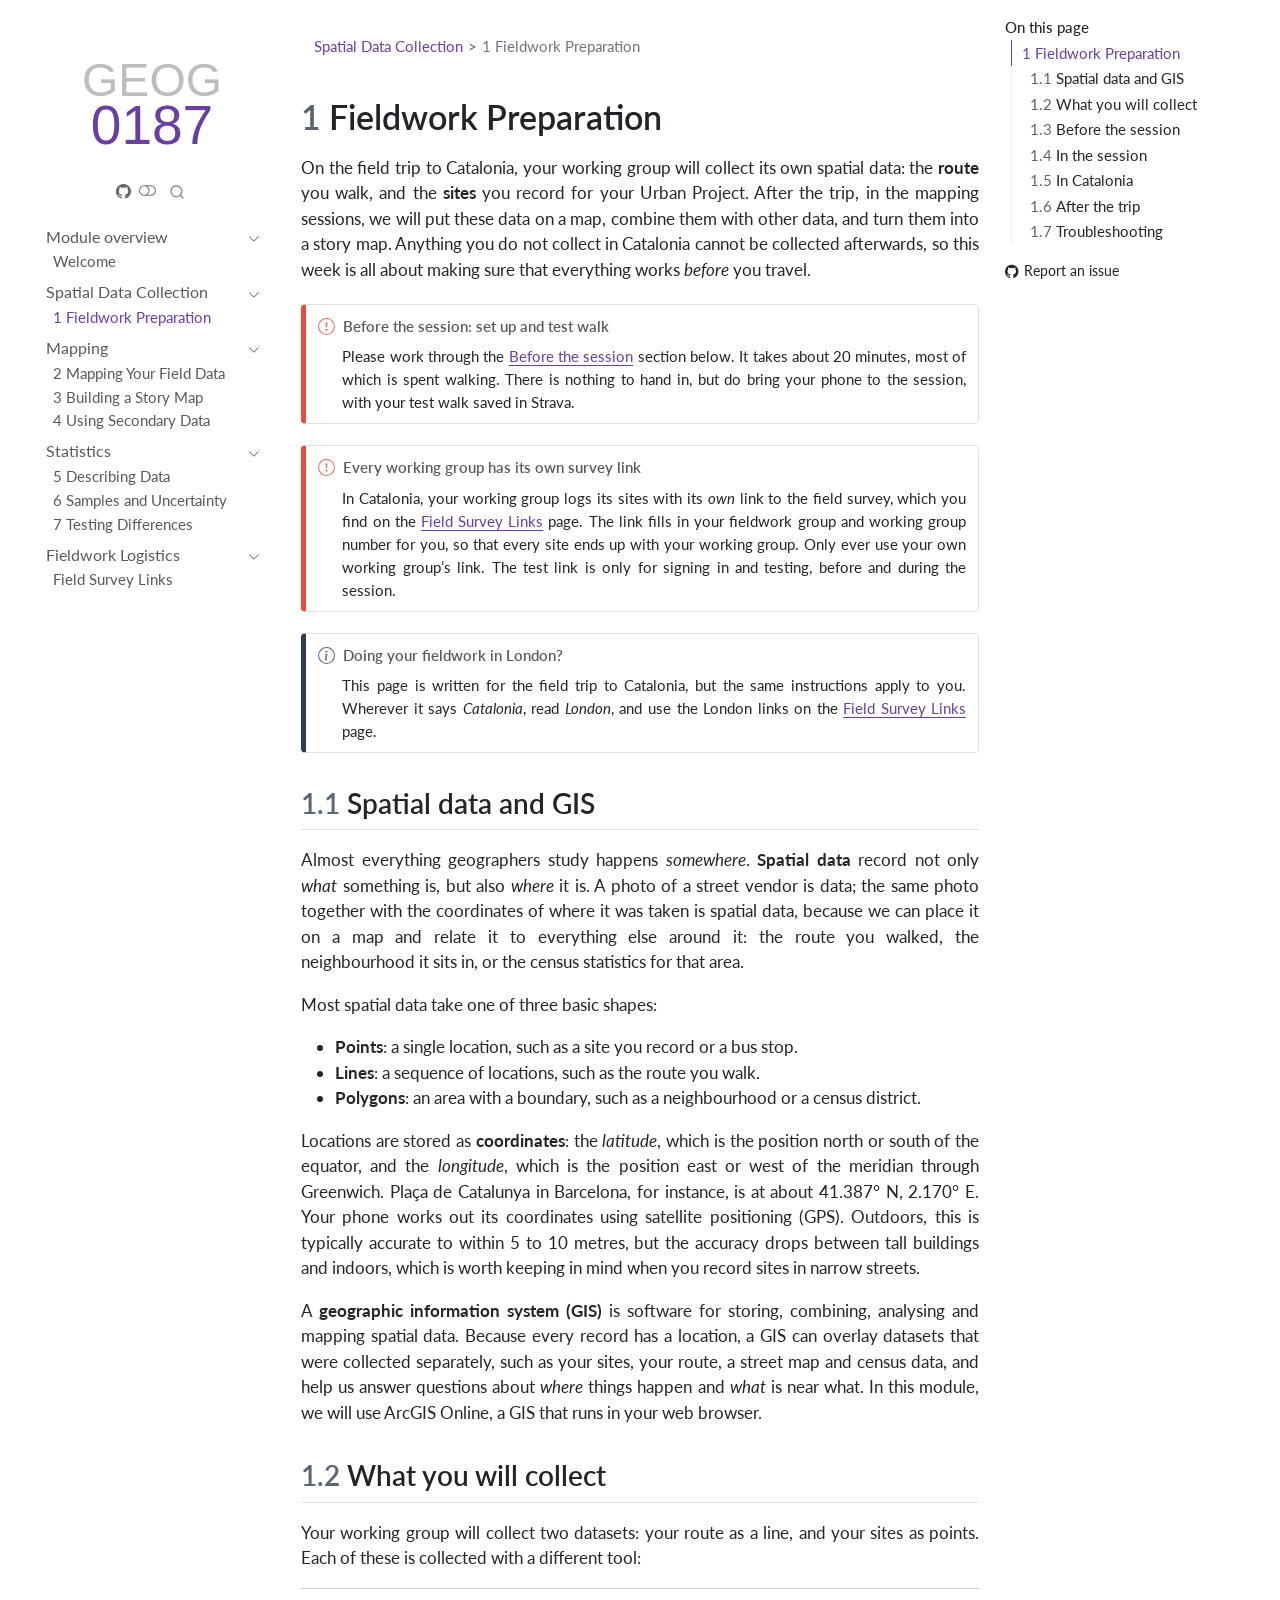
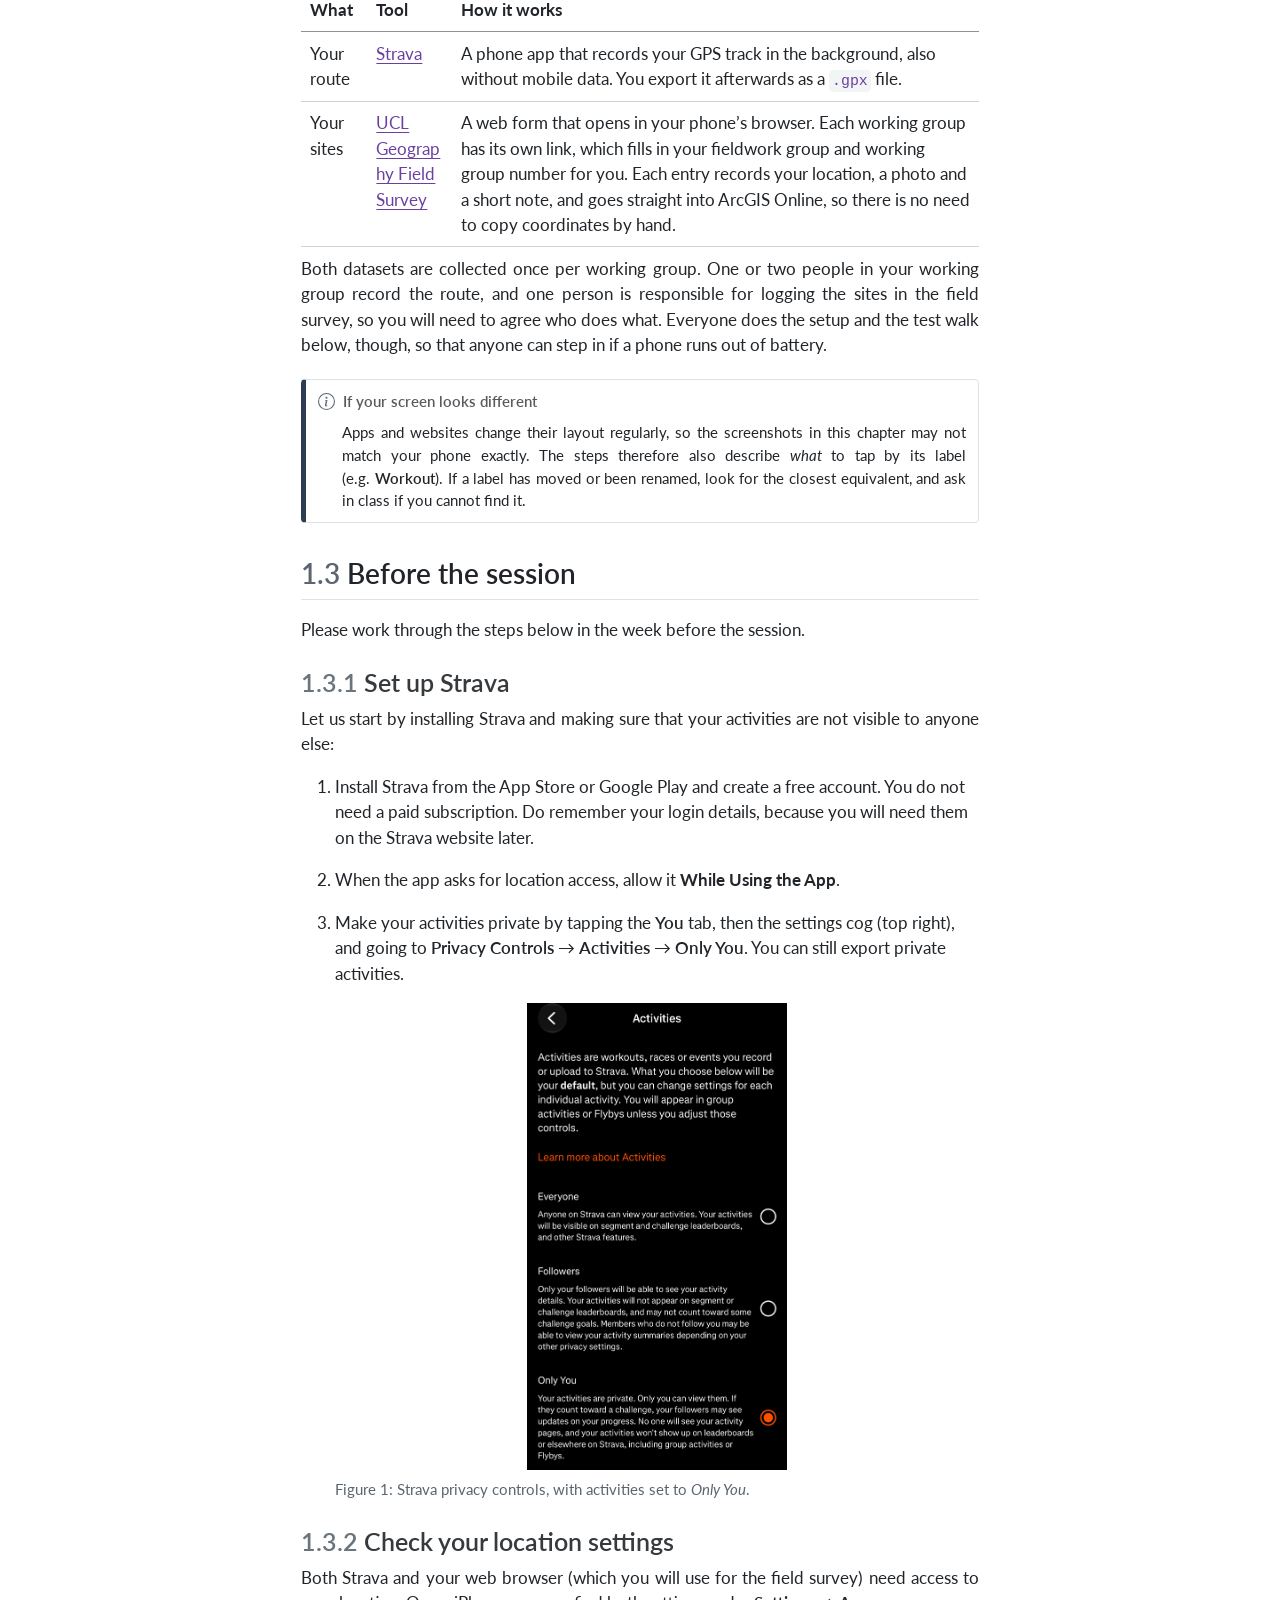
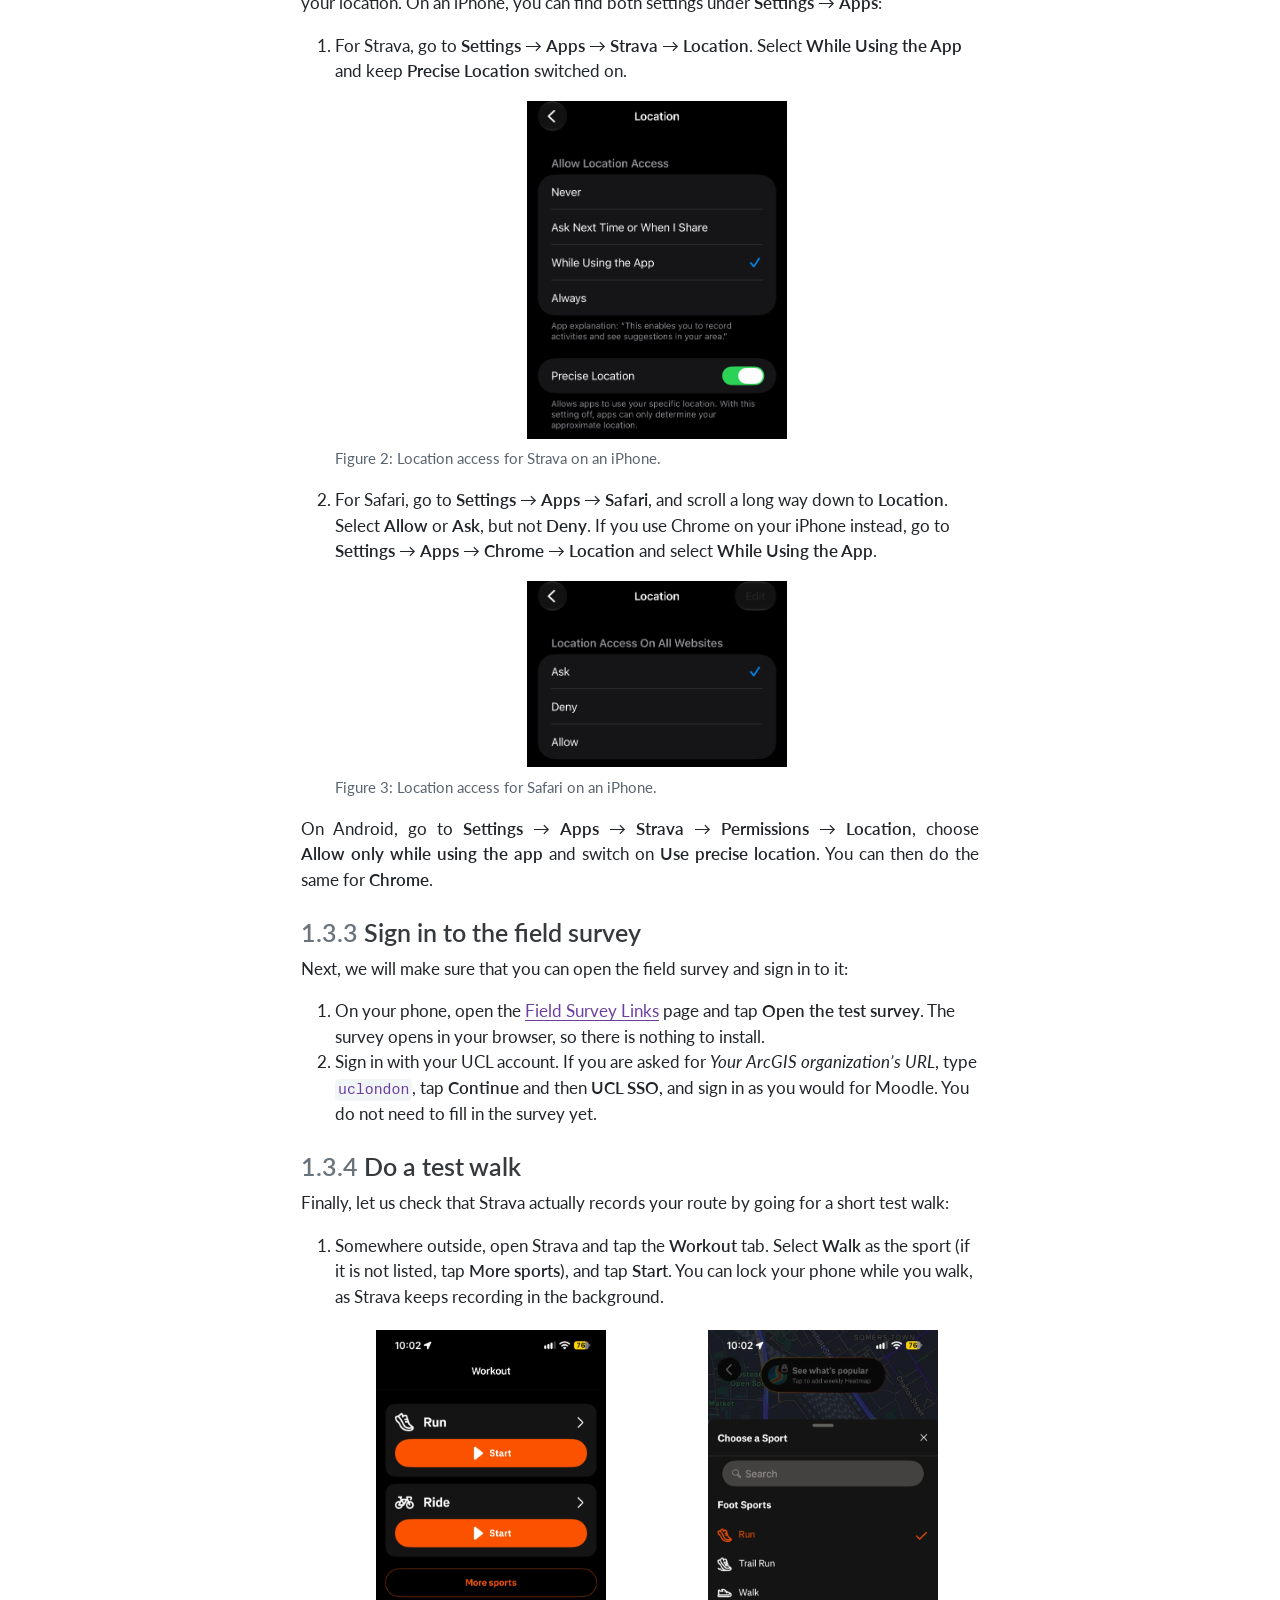
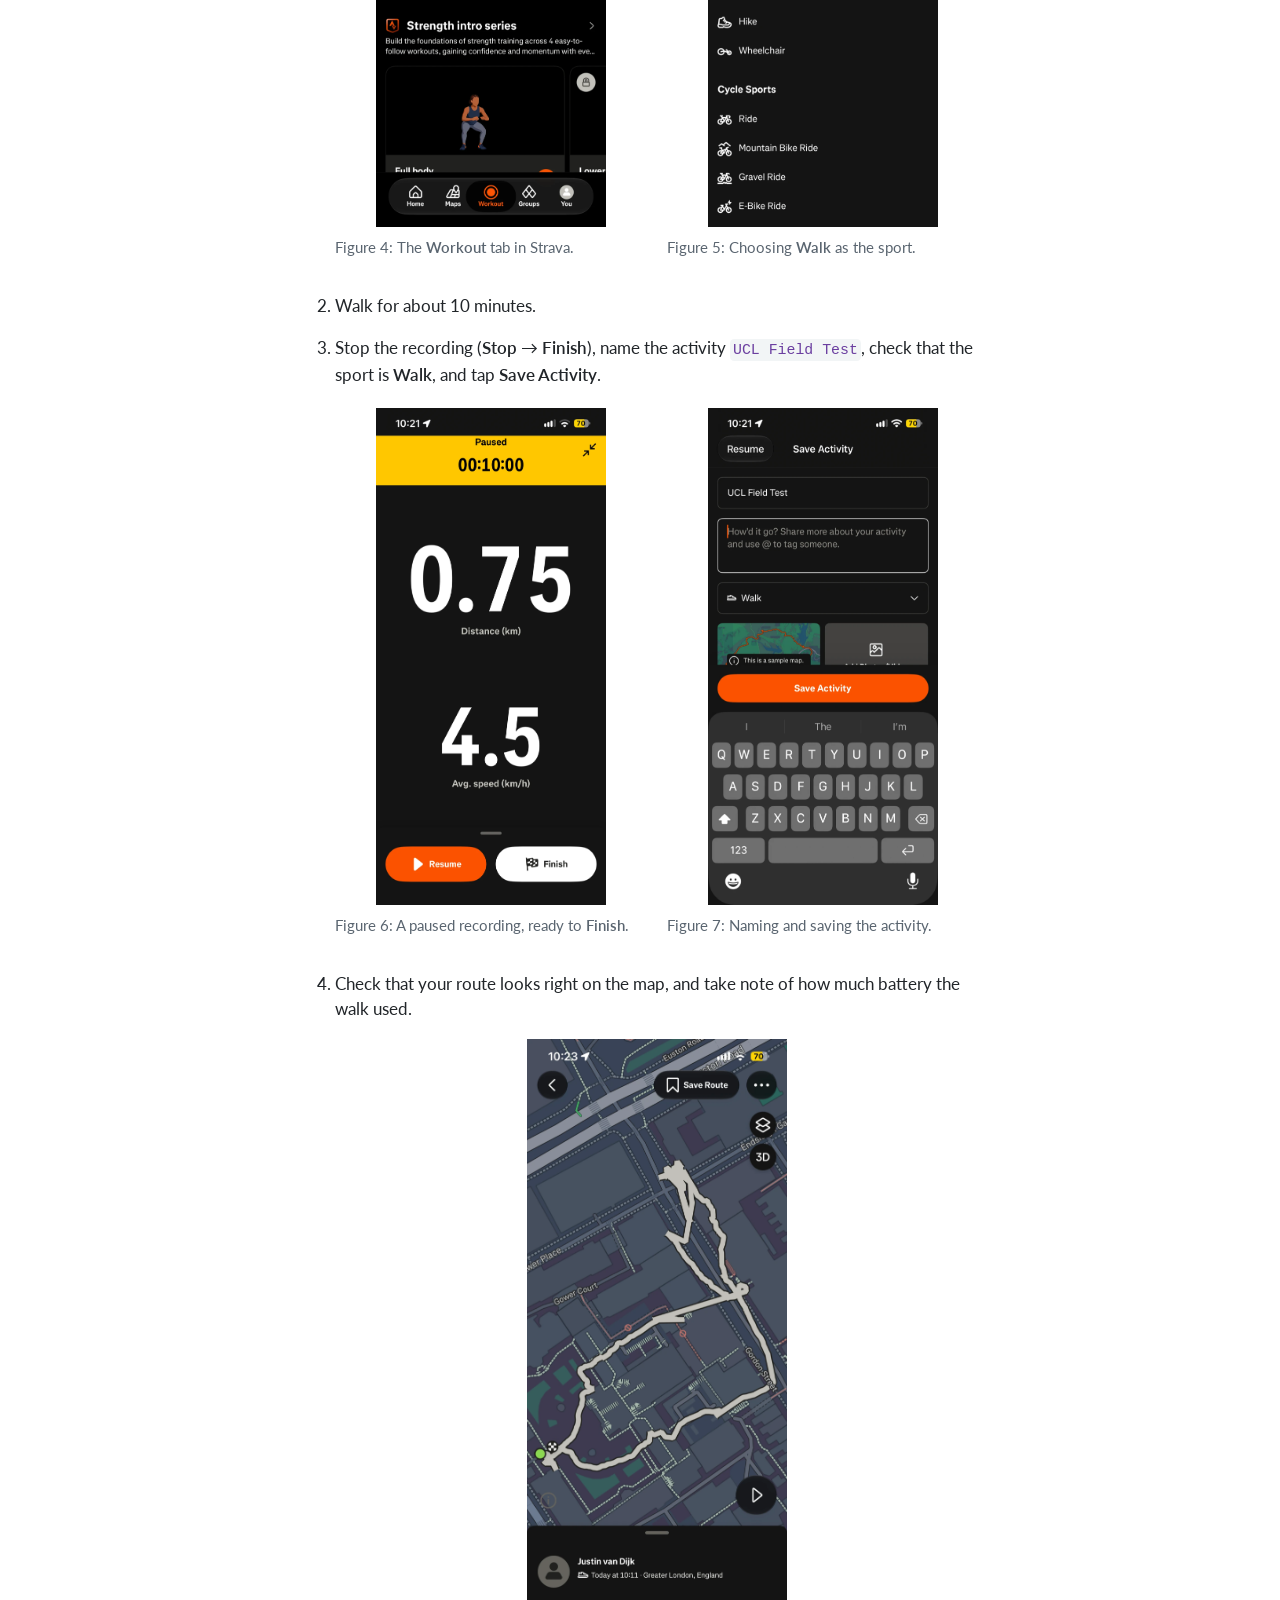
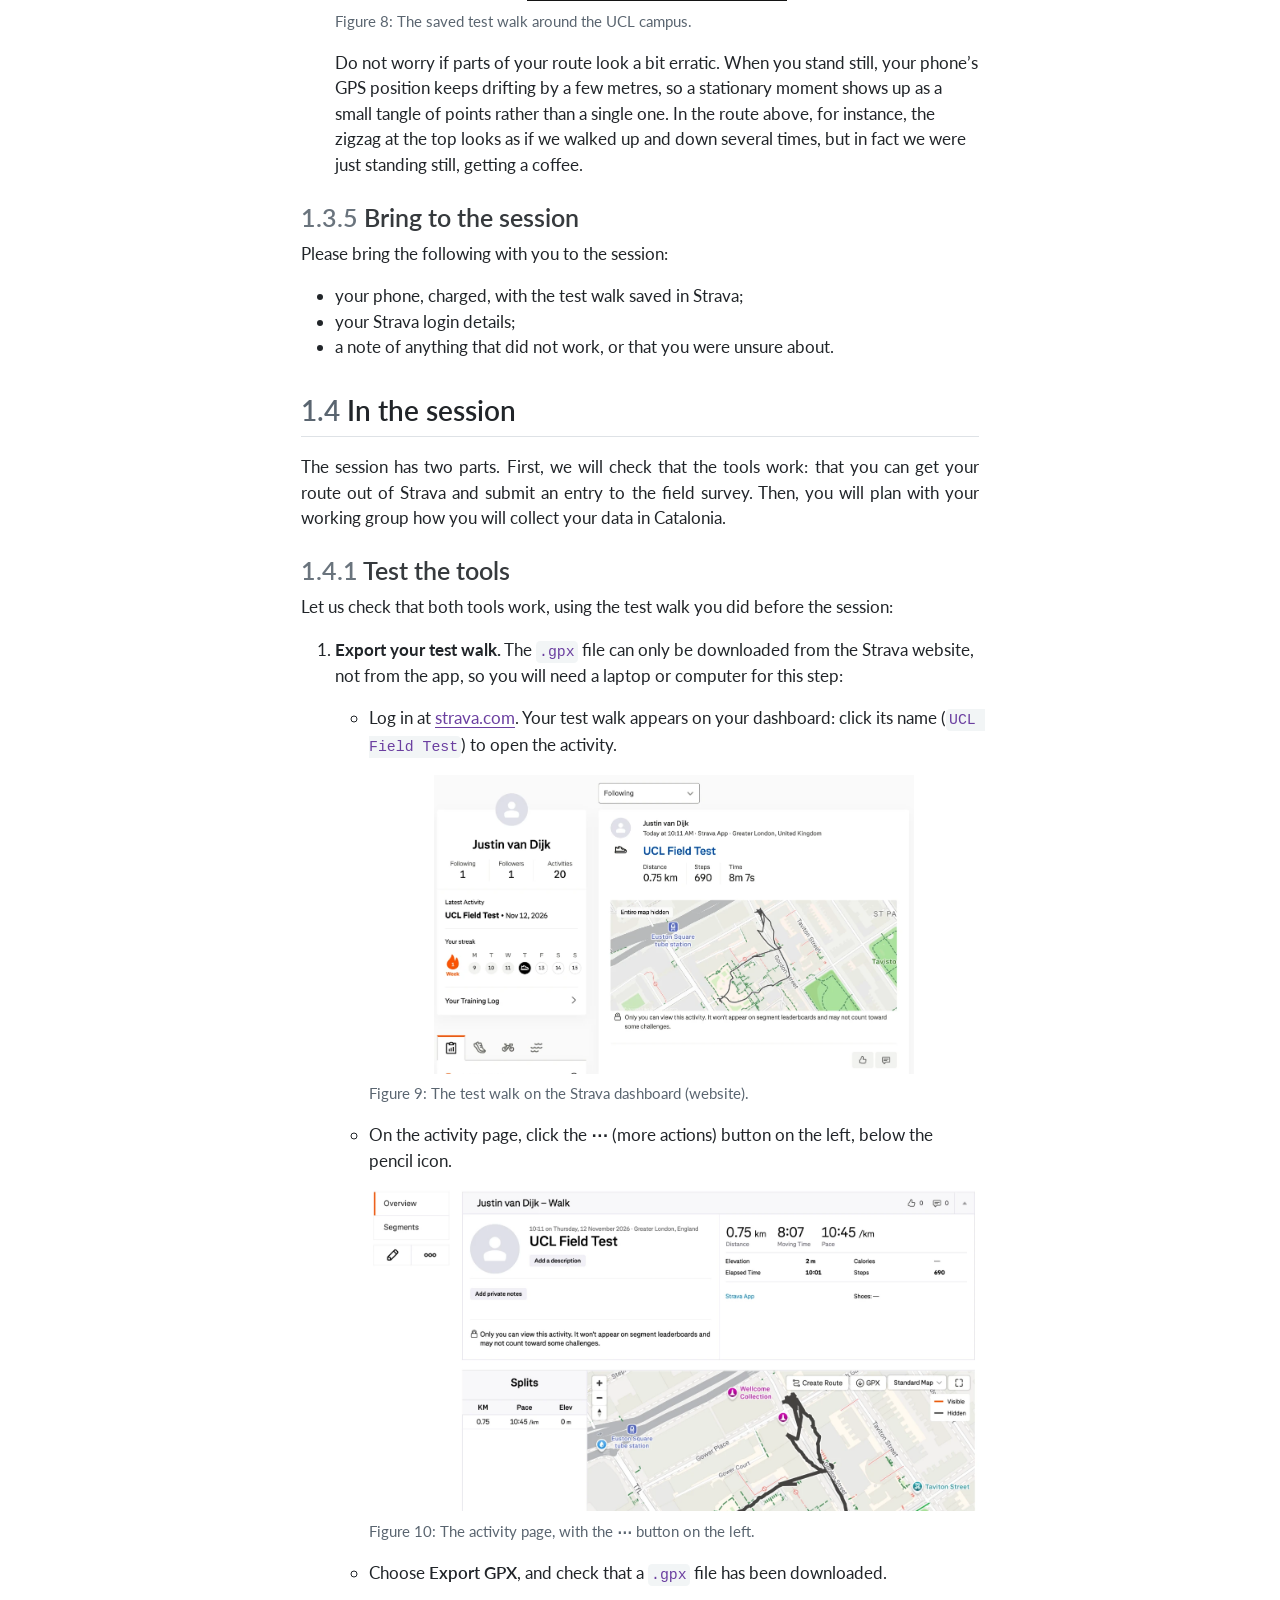
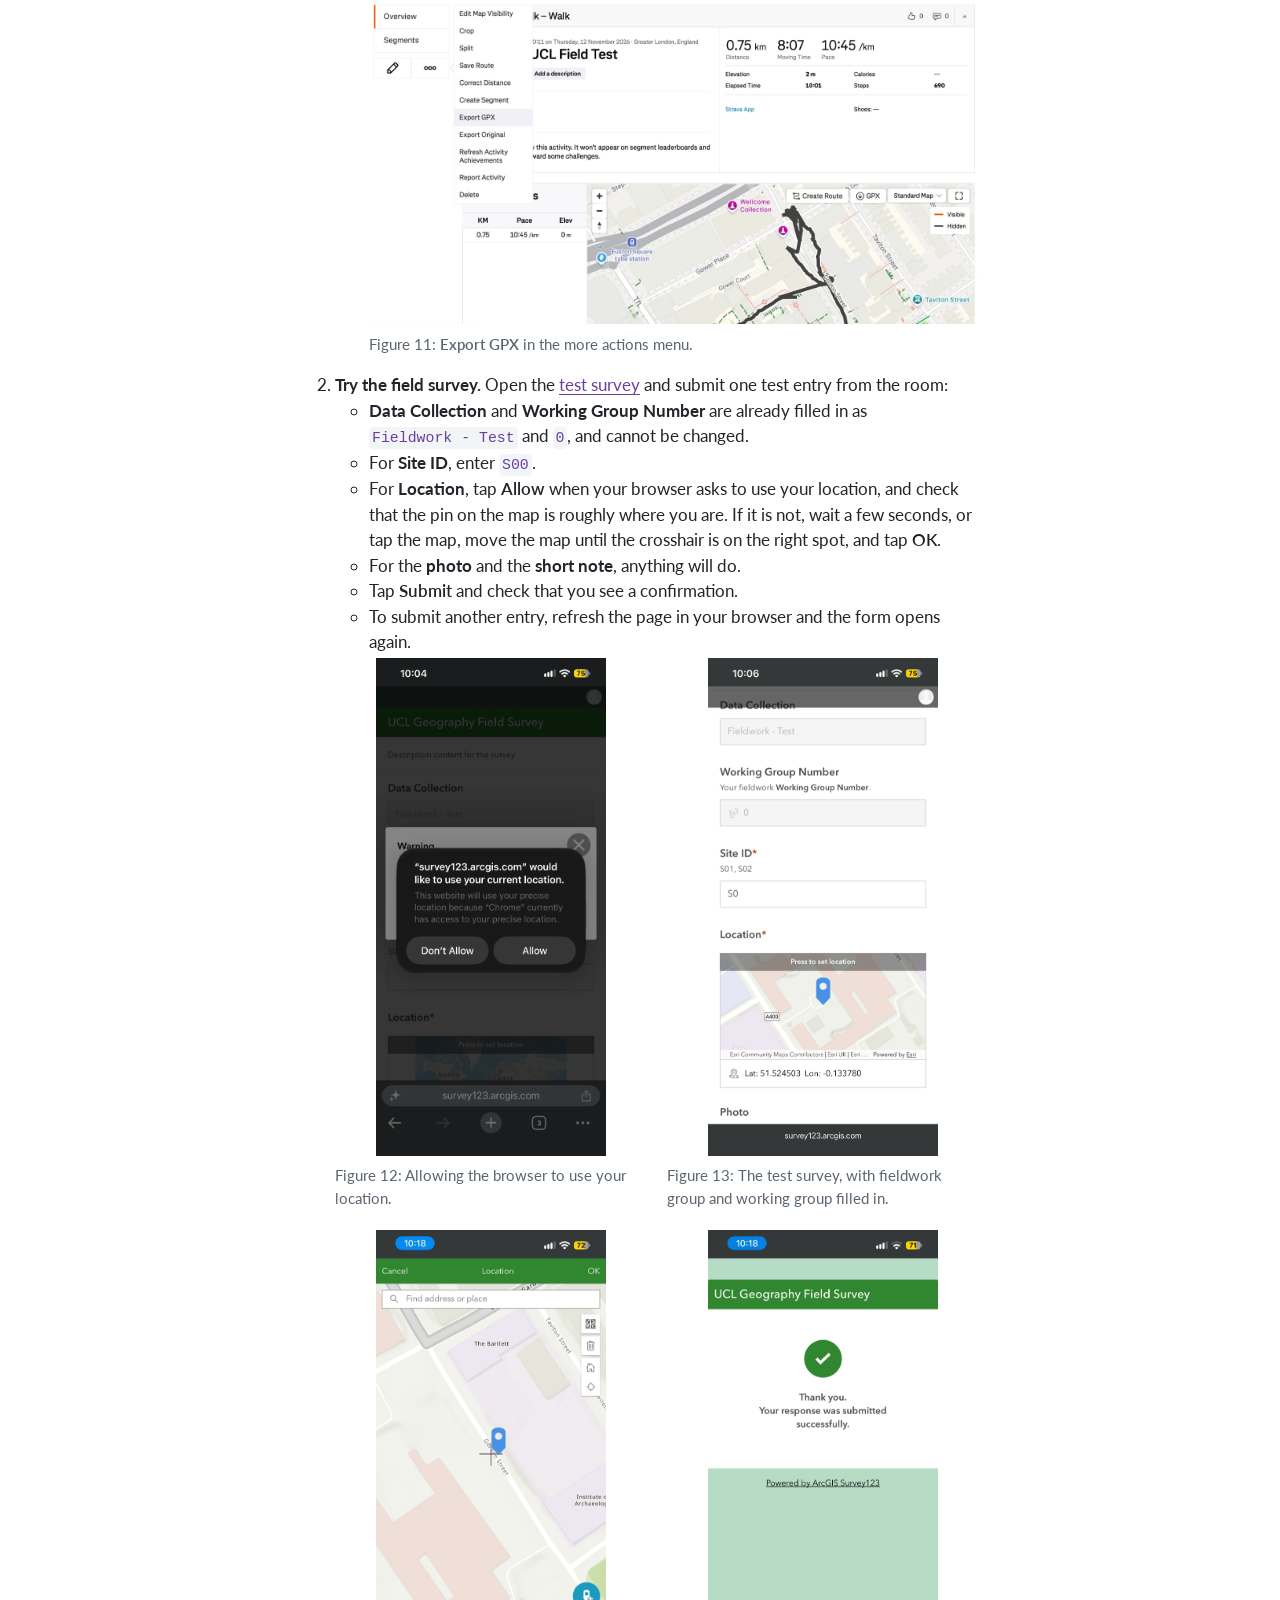
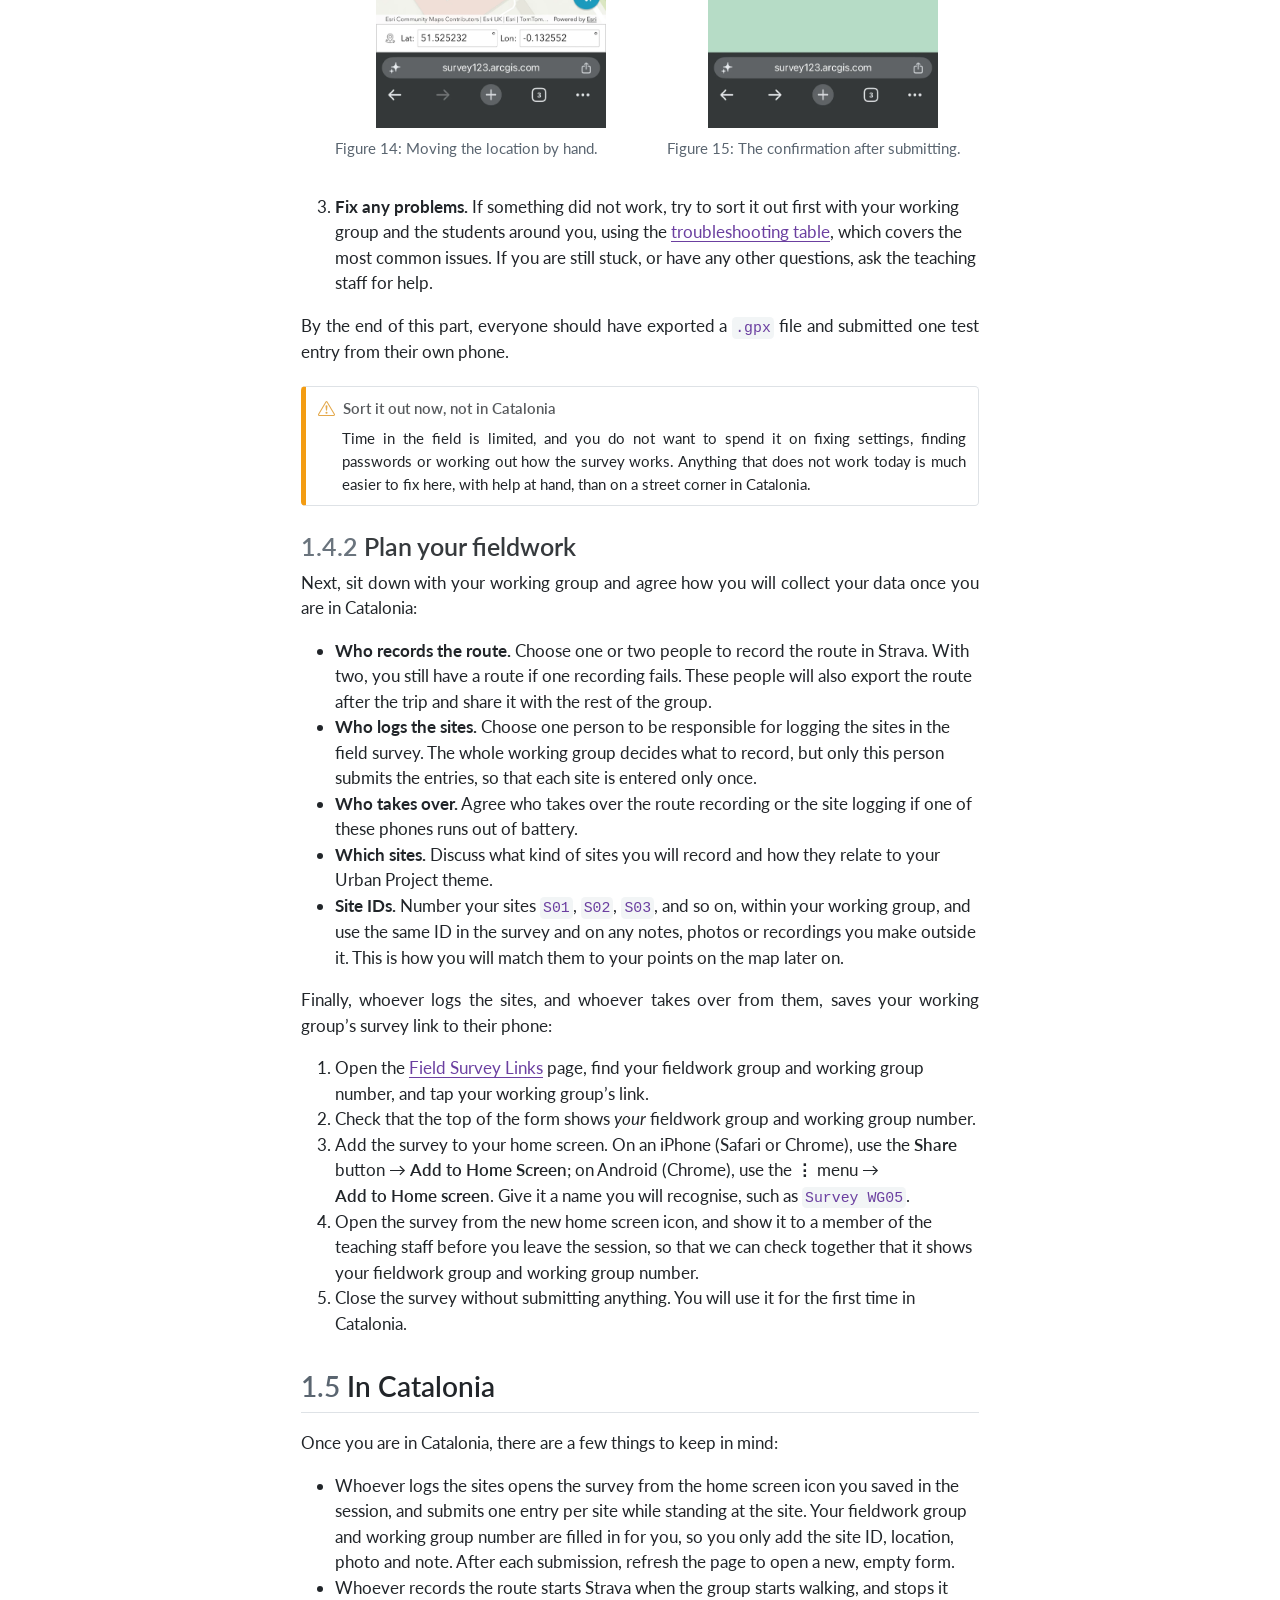
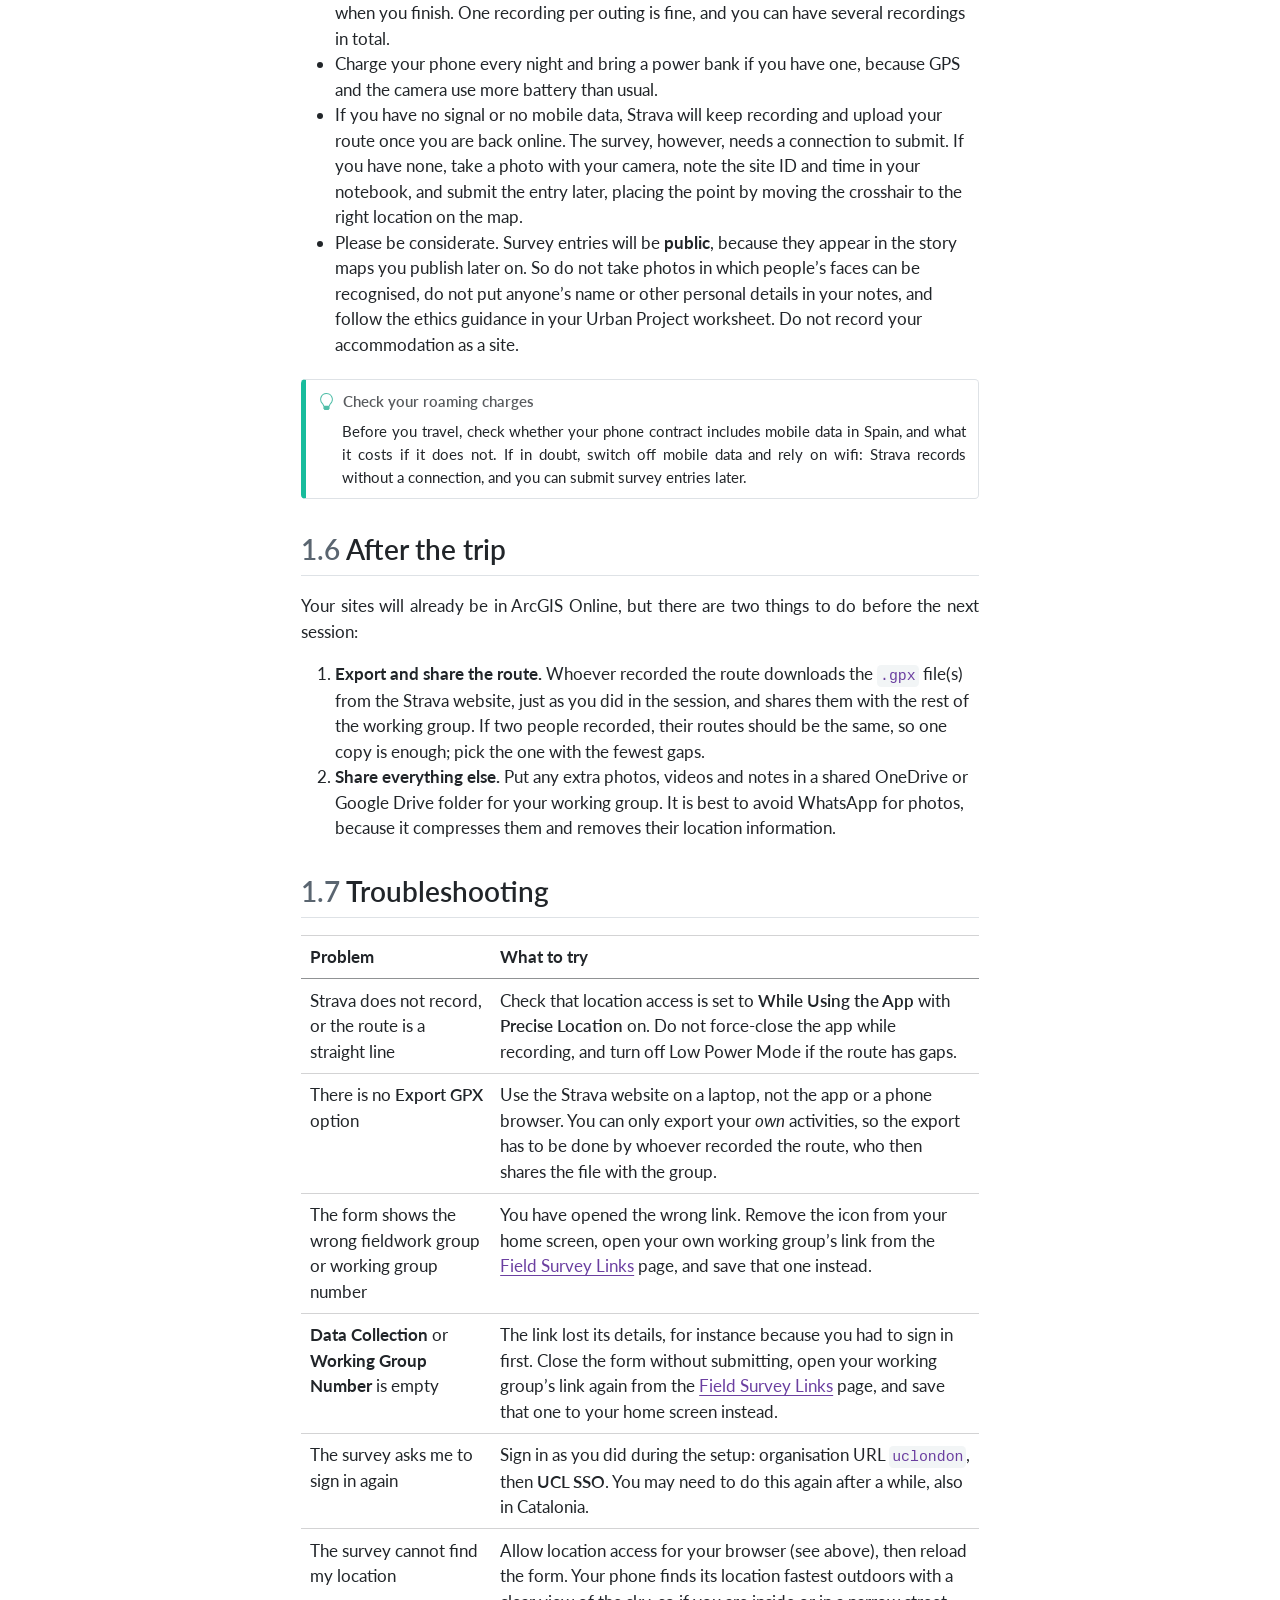
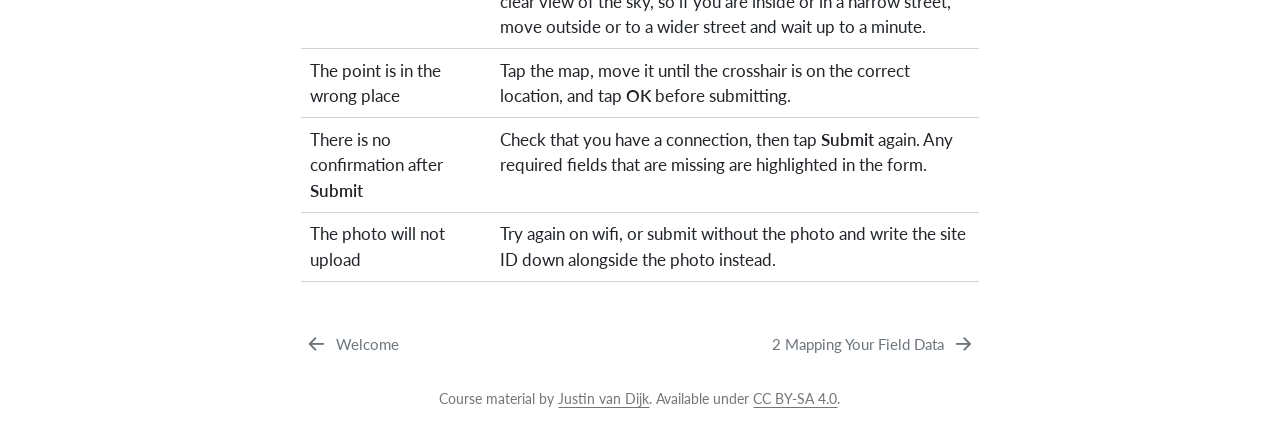
==== docs/01-fieldwork.html @ 4ac88f35 "Pages 01/02/04 review: no live-demo mention, form labels, iPhone Chrome steps, Style options, { } ti" ====
<!DOCTYPE html>
<html xmlns="http://www.w3.org/1999/xhtml" lang="en" xml:lang="en"><head>

<meta charset="utf-8">
<meta name="generator" content="quarto-1.10.18">

<meta name="viewport" content="width=device-width, initial-scale=1.0, user-scalable=yes">


<title>GEOG0187 – GEOG0187</title>
<style>
/* Default styles provided by pandoc.
** See https://pandoc.org/MANUAL.html#variables-for-html for config info.
*/
span.smallcaps{font-variant: small-caps;}
div.columns{display: flex; gap: 1.5em;}
div.column{flex: auto;}
@media screen {
div.columns{gap: min(4vw, 1.5em);}
div.column{overflow-x: auto;}
}
div.hanging-indent{margin-left: 1.5em; text-indent: -1.5em;}
ul.task-list{list-style: none;}
ul.task-list li input[type="checkbox"] {
  width: 0.8em;
  margin: 0 0.8em 0.2em -1em; /* quarto-specific, see https://github.com/quarto-dev/quarto-cli/issues/4556 */ 
  vertical-align: middle;
}
</style>


<script src="site_libs/quarto-nav/quarto-nav.js"></script>
<script src="site_libs/quarto-nav/headroom.min.js"></script>
<script src="site_libs/clipboard/clipboard.min.js"></script>
<script src="site_libs/quarto-search/autocomplete.umd.js"></script>
<script src="site_libs/quarto-search/fuse.min.js"></script>
<script src="site_libs/quarto-search/quarto-search.js"></script>
<meta name="quarto:offset" content="./">
<link href="./02-mapping.html" rel="next">
<link href="./index.html" rel="prev">
<script src="site_libs/quarto-html/quarto.js" type="module"></script>
<script src="site_libs/quarto-html/tabsets/tabsets.js" type="module"></script>
<script src="site_libs/quarto-html/popper.min.js"></script>
<script src="site_libs/quarto-html/tippy.umd.min.js"></script>
<script src="site_libs/quarto-html/anchor.min.js"></script>
<link href="site_libs/quarto-html/tippy.css" rel="stylesheet">
<link href="site_libs/quarto-html/quarto-syntax-highlighting-eec68b17241c1efd3eae2de50d816e3e.css" rel="stylesheet" class="quarto-color-scheme" id="quarto-text-highlighting-styles">
<link href="site_libs/quarto-html/quarto-syntax-highlighting-dark-25dec783d6e1d11f8e0bba9e4fbb47f4.css" rel="stylesheet" class="quarto-color-scheme quarto-color-alternate" id="quarto-text-highlighting-styles">
<link href="site_libs/quarto-html/quarto-syntax-highlighting-eec68b17241c1efd3eae2de50d816e3e.css" rel="stylesheet" class="quarto-color-scheme-extra" id="quarto-text-highlighting-styles">
<script src="site_libs/bootstrap/bootstrap.min.js"></script>
<link href="site_libs/bootstrap/bootstrap-icons.css" rel="stylesheet">
<link href="site_libs/bootstrap/bootstrap-8d79353691bd49b744ebe41e0f2bbb3e.min.css" rel="stylesheet" append-hash="true" class="quarto-color-scheme" id="quarto-bootstrap" data-mode="light">
<link href="site_libs/bootstrap/bootstrap-dark-c0e2e486b95cbf3f7823dc99e2c36499.min.css" rel="stylesheet" append-hash="true" class="quarto-color-scheme quarto-color-alternate" id="quarto-bootstrap" data-mode="dark">
<link href="site_libs/bootstrap/bootstrap-8d79353691bd49b744ebe41e0f2bbb3e.min.css" rel="stylesheet" append-hash="true" class="quarto-color-scheme-extra" id="quarto-bootstrap" data-mode="light">
<script id="quarto-search-options" type="application/json">{
  "location": "sidebar",
  "copy-button": false,
  "collapse-after": 3,
  "panel-placement": "start",
  "type": "overlay",
  "limit": 50,
  "keyboard-shortcut": [
    "f",
    "/",
    "s"
  ],
  "language": {
    "search-no-results-text": "No results",
    "search-matching-documents-text": "matching documents",
    "search-copy-link-title": "Copy link to search",
    "search-hide-matches-text": "Hide additional matches",
    "search-more-match-text": "more match in this document",
    "search-more-matches-text": "more matches in this document",
    "search-clear-button-title": "Clear",
    "search-text-placeholder": "",
    "search-detached-cancel-button-title": "Cancel",
    "search-submit-button-title": "Submit",
    "search-label": "Search"
  }
}</script>
<style>html{ scroll-behavior: smooth; }</style>


<link rel="stylesheet" href="assets/styles.css">
</head>

<body class="nav-sidebar floating quarto-light"><script id="quarto-html-before-body" type="application/javascript">
    const toggleBodyColorMode = (bsSheetEl) => {
      const mode = bsSheetEl.getAttribute("data-mode");
      const bodyEl = window.document.querySelector("body");
      if (mode === "dark") {
        bodyEl.classList.add("quarto-dark");
        bodyEl.classList.remove("quarto-light");
      } else {
        bodyEl.classList.add("quarto-light");
        bodyEl.classList.remove("quarto-dark");
      }
    }
    const toggleBodyColorPrimary = () => {
      const bsSheetEl = window.document.querySelector("link#quarto-bootstrap:not([rel=disabled-stylesheet])");
      if (bsSheetEl) {
        toggleBodyColorMode(bsSheetEl);
      }
    }
    const setColorSchemeToggle = (alternate) => {
      const toggles = window.document.querySelectorAll('.quarto-color-scheme-toggle');
      for (let i=0; i < toggles.length; i++) {
        const toggle = toggles[i];
        if (toggle) {
          if (alternate) {
            toggle.classList.add("alternate");
          } else {
            toggle.classList.remove("alternate");
          }
        }
      }
    };
    const toggleColorMode = (alternate) => {
      // Switch the stylesheets
      const primaryStylesheets = window.document.querySelectorAll('link.quarto-color-scheme:not(.quarto-color-alternate)');
      const alternateStylesheets = window.document.querySelectorAll('link.quarto-color-scheme.quarto-color-alternate');
      manageTransitions('#quarto-margin-sidebar .nav-link', false);
      if (alternate) {
        // note: dark is layered on light, we don't disable primary!
        enableStylesheet(alternateStylesheets);
        for (const sheetNode of alternateStylesheets) {
          if (sheetNode.id === "quarto-bootstrap") {
            toggleBodyColorMode(sheetNode);
          }
        }
      } else {
        disableStylesheet(alternateStylesheets);
        enableStylesheet(primaryStylesheets)
        toggleBodyColorPrimary();
      }
      manageTransitions('#quarto-margin-sidebar .nav-link', true);
      // Switch the toggles
      setColorSchemeToggle(alternate)
      // Hack to workaround the fact that safari doesn't
      // properly recolor the scrollbar when toggling (#1455)
      if (navigator.userAgent.indexOf('Safari') > 0 && navigator.userAgent.indexOf('Chrome') == -1) {
        manageTransitions("body", false);
        window.scrollTo(0, 1);
        setTimeout(() => {
          window.scrollTo(0, 0);
          manageTransitions("body", true);
        }, 40);
      }
    }
    const disableStylesheet = (stylesheets) => {
      for (let i=0; i < stylesheets.length; i++) {
        const stylesheet = stylesheets[i];
        stylesheet.rel = 'disabled-stylesheet';
      }
    }
    const enableStylesheet = (stylesheets) => {
      for (let i=0; i < stylesheets.length; i++) {
        const stylesheet = stylesheets[i];
        if(stylesheet.rel !== 'stylesheet') { // for Chrome, which will still FOUC without this check
          stylesheet.rel = 'stylesheet';
        }
      }
    }
    const manageTransitions = (selector, allowTransitions) => {
      const els = window.document.querySelectorAll(selector);
      for (let i=0; i < els.length; i++) {
        const el = els[i];
        if (allowTransitions) {
          el.classList.remove('notransition');
        } else {
          el.classList.add('notransition');
        }
      }
    }
    const isFileUrl = () => {
      return window.location.protocol === 'file:';
    }
    const hasAlternateSentinel = () => {
      let styleSentinel = getColorSchemeSentinel();
      if (styleSentinel !== null) {
        return styleSentinel === "alternate";
      } else {
        return false;
      }
    }
    const setStyleSentinel = (alternate) => {
      const value = alternate ? "alternate" : "default";
      if (!isFileUrl()) {
        window.localStorage.setItem("quarto-color-scheme", value);
      } else {
        localAlternateSentinel = value;
      }
    }
    const getColorSchemeSentinel = () => {
      if (!isFileUrl()) {
        const storageValue = window.localStorage.getItem("quarto-color-scheme");
        return storageValue != null ? storageValue : localAlternateSentinel;
      } else {
        return localAlternateSentinel;
      }
    }
    const toggleGiscusIfUsed = (isAlternate, darkModeDefault) => {
      const baseTheme = document.querySelector('#giscus-base-theme')?.value ?? 'light';
      const alternateTheme = document.querySelector('#giscus-alt-theme')?.value ?? 'dark';
      let newTheme = '';
      if(authorPrefersDark) {
        newTheme = isAlternate ? baseTheme : alternateTheme;
      } else {
        newTheme = isAlternate ? alternateTheme : baseTheme;
      }
      const changeGiscusTheme = () => {
        // From: https://github.com/giscus/giscus/issues/336
        const sendMessage = (message) => {
          const iframe = document.querySelector('iframe.giscus-frame');
          if (!iframe) return;
          iframe.contentWindow.postMessage({ giscus: message }, 'https://giscus.app');
        }
        sendMessage({
          setConfig: {
            theme: newTheme
          }
        });
      }
      const isGiscussLoaded = window.document.querySelector('iframe.giscus-frame') !== null;
      if (isGiscussLoaded) {
        changeGiscusTheme();
      }
    };
    const authorPrefersDark = false;
    const darkModeDefault = authorPrefersDark;
      document.querySelector('link#quarto-text-highlighting-styles.quarto-color-scheme-extra').rel = 'disabled-stylesheet';
      document.querySelector('link#quarto-bootstrap.quarto-color-scheme-extra').rel = 'disabled-stylesheet';
    let localAlternateSentinel = darkModeDefault ? 'alternate' : 'default';
    // Dark / light mode switch
    window.quartoToggleColorScheme = () => {
      // Read the current dark / light value
      let toAlternate = !hasAlternateSentinel();
      toggleColorMode(toAlternate);
      setStyleSentinel(toAlternate);
      toggleGiscusIfUsed(toAlternate, darkModeDefault);
      window.dispatchEvent(new Event('resize'));
    };
    // Switch to dark mode if need be
    if (hasAlternateSentinel()) {
      toggleColorMode(true);
    } else {
      toggleColorMode(false);
    }
  </script>

<div id="quarto-search-results"></div>
  <header id="quarto-header" class="headroom fixed-top">
  <nav class="quarto-secondary-nav">
    <div class="container-fluid d-flex">
      <button type="button" class="quarto-btn-toggle btn" data-bs-toggle="collapse" role="button" data-bs-target=".quarto-sidebar-collapse-item" aria-controls="quarto-sidebar" aria-expanded="false" aria-label="Toggle sidebar navigation" onclick="if (window.quartoToggleHeadroom) { window.quartoToggleHeadroom(); }">
        <i class="bi bi-layout-text-sidebar-reverse"></i>
      </button>
        <nav class="quarto-page-breadcrumbs" aria-label="breadcrumb"><ol class="breadcrumb"><li class="breadcrumb-item"><a href="./01-fieldwork.html">Spatial Data Collection</a></li><li class="breadcrumb-item"><a href="./01-fieldwork.html">1 Fieldwork Preparation</a></li></ol></nav>
        <a class="flex-grow-1" role="navigation" data-bs-toggle="collapse" data-bs-target=".quarto-sidebar-collapse-item" aria-controls="quarto-sidebar" aria-expanded="false" aria-label="Toggle sidebar navigation" onclick="if (window.quartoToggleHeadroom) { window.quartoToggleHeadroom(); }">      
        </a>
      <button type="button" class="btn quarto-search-button" aria-label="Search" onclick="window.quartoOpenSearch();">
        <i class="bi bi-search"></i>
      </button>
    </div>
  </nav>
</header>
<!-- content -->
<div id="quarto-content" class="quarto-container page-columns page-rows-contents page-layout-article">
<!-- sidebar -->
  <nav id="quarto-sidebar" class="sidebar collapse collapse-horizontal quarto-sidebar-collapse-item sidebar-navigation floating overflow-auto">
    <div class="pt-lg-2 mt-2 text-left sidebar-header">
      <a href="./index.html" class="sidebar-logo-link">
      <img src="./assets/logo.svg" alt="" class="sidebar-logo light-content py-0 d-lg-inline d-none">
      <img src="./assets/logo.svg" alt="" class="sidebar-logo dark-content py-0 d-lg-inline d-none">
      </a>
      <div class="sidebar-tools-main tools-wide">
    <a href="https://github.com/jtvandijk/GEOG0187" title="" class="quarto-navigation-tool px-1" aria-label=""><i class="bi bi-github"></i></a>
  <a href="" class="quarto-color-scheme-toggle quarto-navigation-tool  px-1" onclick="window.quartoToggleColorScheme(); return false;" title="Toggle dark mode"><i class="bi"></i></a>
    <div id="quarto-search" class="quarto-navigation-tool px-1" title="Search"></div>
</div>
      </div>
    <div class="sidebar-menu-container"> 
    <ul class="list-unstyled mt-1">
        <li class="sidebar-item sidebar-item-section">
      <div class="sidebar-item-container"> 
            <a class="sidebar-item-text sidebar-link text-start" data-bs-toggle="collapse" data-bs-target="#quarto-sidebar-section-1" role="navigation" aria-expanded="true">
 <span class="menu-text">Module overview</span></a>
          <a class="sidebar-item-toggle text-start" data-bs-toggle="collapse" data-bs-target="#quarto-sidebar-section-1" role="navigation" aria-expanded="true" aria-label="Toggle section">
            <i class="bi bi-chevron-right ms-2"></i>
          </a> 
      </div>
      <ul id="quarto-sidebar-section-1" class="collapse list-unstyled sidebar-section depth1 show">  
          <li class="sidebar-item">
  <div class="sidebar-item-container"> 
  <a href="./index.html" class="sidebar-item-text sidebar-link">
 <span class="menu-text">Welcome</span></a>
  </div>
</li>
      </ul>
  </li>
        <li class="sidebar-item sidebar-item-section">
      <div class="sidebar-item-container"> 
            <a class="sidebar-item-text sidebar-link text-start" data-bs-toggle="collapse" data-bs-target="#quarto-sidebar-section-2" role="navigation" aria-expanded="true">
 <span class="menu-text">Spatial Data Collection</span></a>
          <a class="sidebar-item-toggle text-start" data-bs-toggle="collapse" data-bs-target="#quarto-sidebar-section-2" role="navigation" aria-expanded="true" aria-label="Toggle section">
            <i class="bi bi-chevron-right ms-2"></i>
          </a> 
      </div>
      <ul id="quarto-sidebar-section-2" class="collapse list-unstyled sidebar-section depth1 show">  
          <li class="sidebar-item">
  <div class="sidebar-item-container"> 
  <a href="./01-fieldwork.html" class="sidebar-item-text sidebar-link active">
 <span class="menu-text">1 Fieldwork Preparation</span></a>
  </div>
</li>
      </ul>
  </li>
        <li class="sidebar-item sidebar-item-section">
      <div class="sidebar-item-container"> 
            <a class="sidebar-item-text sidebar-link text-start" data-bs-toggle="collapse" data-bs-target="#quarto-sidebar-section-3" role="navigation" aria-expanded="true">
 <span class="menu-text">Mapping</span></a>
          <a class="sidebar-item-toggle text-start" data-bs-toggle="collapse" data-bs-target="#quarto-sidebar-section-3" role="navigation" aria-expanded="true" aria-label="Toggle section">
            <i class="bi bi-chevron-right ms-2"></i>
          </a> 
      </div>
      <ul id="quarto-sidebar-section-3" class="collapse list-unstyled sidebar-section depth1 show">  
          <li class="sidebar-item">
  <div class="sidebar-item-container"> 
  <a href="./02-mapping.html" class="sidebar-item-text sidebar-link">
 <span class="menu-text">2 Mapping Your Field Data</span></a>
  </div>
</li>
          <li class="sidebar-item">
  <div class="sidebar-item-container"> 
  <a href="./03-storymap.html" class="sidebar-item-text sidebar-link">
 <span class="menu-text">3 Building a Story Map</span></a>
  </div>
</li>
          <li class="sidebar-item">
  <div class="sidebar-item-container"> 
  <a href="./04-secondary.html" class="sidebar-item-text sidebar-link">
 <span class="menu-text">4 Using Secondary Data</span></a>
  </div>
</li>
      </ul>
  </li>
        <li class="sidebar-item sidebar-item-section">
      <div class="sidebar-item-container"> 
            <a class="sidebar-item-text sidebar-link text-start" data-bs-toggle="collapse" data-bs-target="#quarto-sidebar-section-4" role="navigation" aria-expanded="true">
 <span class="menu-text">Statistics</span></a>
          <a class="sidebar-item-toggle text-start" data-bs-toggle="collapse" data-bs-target="#quarto-sidebar-section-4" role="navigation" aria-expanded="true" aria-label="Toggle section">
            <i class="bi bi-chevron-right ms-2"></i>
          </a> 
      </div>
      <ul id="quarto-sidebar-section-4" class="collapse list-unstyled sidebar-section depth1 show">  
          <li class="sidebar-item">
  <div class="sidebar-item-container"> 
  <a href="./05-describing.html" class="sidebar-item-text sidebar-link">
 <span class="menu-text">5 Describing Data</span></a>
  </div>
</li>
          <li class="sidebar-item">
  <div class="sidebar-item-container"> 
  <a href="./06-uncertainty.html" class="sidebar-item-text sidebar-link">
 <span class="menu-text">6 Samples and Uncertainty</span></a>
  </div>
</li>
          <li class="sidebar-item">
  <div class="sidebar-item-container"> 
  <a href="./07-testing.html" class="sidebar-item-text sidebar-link">
 <span class="menu-text">7 Testing Differences</span></a>
  </div>
</li>
      </ul>
  </li>
        <li class="sidebar-item sidebar-item-section">
      <div class="sidebar-item-container"> 
            <a class="sidebar-item-text sidebar-link text-start" data-bs-toggle="collapse" data-bs-target="#quarto-sidebar-section-5" role="navigation" aria-expanded="true">
 <span class="menu-text">Fieldwork Logistics</span></a>
          <a class="sidebar-item-toggle text-start" data-bs-toggle="collapse" data-bs-target="#quarto-sidebar-section-5" role="navigation" aria-expanded="true" aria-label="Toggle section">
            <i class="bi bi-chevron-right ms-2"></i>
          </a> 
      </div>
      <ul id="quarto-sidebar-section-5" class="collapse list-unstyled sidebar-section depth1 show">  
          <li class="sidebar-item">
  <div class="sidebar-item-container"> 
  <a href="./survey-links.html" class="sidebar-item-text sidebar-link">
 <span class="menu-text">Field Survey Links</span></a>
  </div>
</li>
      </ul>
  </li>
    </ul>
    </div>
</nav>
<div id="quarto-sidebar-glass" class="quarto-sidebar-collapse-item" data-bs-toggle="collapse" data-bs-target=".quarto-sidebar-collapse-item"></div>
<!-- margin-sidebar -->
    <div id="quarto-margin-sidebar" class="sidebar margin-sidebar">
        <nav id="TOC" role="doc-toc" class="toc-active">
    <h2 id="toc-title">On this page</h2>
   
  <ul>
  <li><a href="#fieldwork-preparation" id="toc-fieldwork-preparation" class="nav-link active" data-scroll-target="#fieldwork-preparation"><span class="header-section-number">1</span> Fieldwork Preparation</a>
  <ul class="collapse">
  <li><a href="#spatial-data-and-gis" id="toc-spatial-data-and-gis" class="nav-link" data-scroll-target="#spatial-data-and-gis"><span class="header-section-number">1.1</span> Spatial data and GIS</a></li>
  <li><a href="#what-you-will-collect" id="toc-what-you-will-collect" class="nav-link" data-scroll-target="#what-you-will-collect"><span class="header-section-number">1.2</span> What you will collect</a></li>
  <li><a href="#before-the-session" id="toc-before-the-session" class="nav-link" data-scroll-target="#before-the-session"><span class="header-section-number">1.3</span> Before the session</a>
  <ul class="collapse">
  <li><a href="#set-up-strava" id="toc-set-up-strava" class="nav-link" data-scroll-target="#set-up-strava"><span class="header-section-number">1.3.1</span> Set up Strava</a></li>
  <li><a href="#check-your-location-settings" id="toc-check-your-location-settings" class="nav-link" data-scroll-target="#check-your-location-settings"><span class="header-section-number">1.3.2</span> Check your location settings</a></li>
  <li><a href="#sign-in-to-the-field-survey" id="toc-sign-in-to-the-field-survey" class="nav-link" data-scroll-target="#sign-in-to-the-field-survey"><span class="header-section-number">1.3.3</span> Sign in to the field survey</a></li>
  <li><a href="#do-a-test-walk" id="toc-do-a-test-walk" class="nav-link" data-scroll-target="#do-a-test-walk"><span class="header-section-number">1.3.4</span> Do a test walk</a></li>
  <li><a href="#bring-to-the-session" id="toc-bring-to-the-session" class="nav-link" data-scroll-target="#bring-to-the-session"><span class="header-section-number">1.3.5</span> Bring to the session</a></li>
  </ul></li>
  <li><a href="#in-the-session" id="toc-in-the-session" class="nav-link" data-scroll-target="#in-the-session"><span class="header-section-number">1.4</span> In the session</a>
  <ul class="collapse">
  <li><a href="#test-the-tools" id="toc-test-the-tools" class="nav-link" data-scroll-target="#test-the-tools"><span class="header-section-number">1.4.1</span> Test the tools</a></li>
  <li><a href="#plan-your-fieldwork" id="toc-plan-your-fieldwork" class="nav-link" data-scroll-target="#plan-your-fieldwork"><span class="header-section-number">1.4.2</span> Plan your fieldwork</a></li>
  </ul></li>
  <li><a href="#in-catalonia" id="toc-in-catalonia" class="nav-link" data-scroll-target="#in-catalonia"><span class="header-section-number">1.5</span> In Catalonia</a></li>
  <li><a href="#after-the-trip" id="toc-after-the-trip" class="nav-link" data-scroll-target="#after-the-trip"><span class="header-section-number">1.6</span> After the trip</a></li>
  <li><a href="#troubleshooting" id="toc-troubleshooting" class="nav-link" data-scroll-target="#troubleshooting"><span class="header-section-number">1.7</span> Troubleshooting</a></li>
  </ul></li>
  </ul>
<div class="toc-actions"><ul><li><a href="https://github.com/jtvandijk/GEOG0187/issues/new" class="toc-action"><i class="bi bi-github"></i>Report an issue</a></li></ul></div></nav>
    </div>
<!-- main -->
<main class="content" id="quarto-document-content"><header id="title-block-header" class="quarto-title-block"><nav class="quarto-page-breadcrumbs quarto-title-breadcrumbs d-none d-lg-block" aria-label="breadcrumb"><ol class="breadcrumb"><li class="breadcrumb-item"><a href="./01-fieldwork.html">Spatial Data Collection</a></li><li class="breadcrumb-item"><a href="./01-fieldwork.html">1 Fieldwork Preparation</a></li></ol></nav></header>





<section id="fieldwork-preparation" class="level1" data-number="1">
<h1 data-number="1"><span class="header-section-number">1</span> Fieldwork Preparation</h1>
<p>On the field trip to Catalonia, your working group will collect its own spatial data: the <strong>route</strong> you walk, and the <strong>sites</strong> you record for your Urban Project. After the trip, in the mapping sessions, we will put these data on a map, combine them with other data, and turn them into a story map. Anything you do not collect in Catalonia cannot be collected afterwards, so this week is all about making sure that everything works <em>before</em> you travel.</p>
<div class="callout callout-style-simple callout-important callout-titled">
<div class="callout-header d-flex align-content-center">
<div class="callout-icon-container">
<i class="callout-icon"></i>
</div>
<div class="callout-title-container flex-fill">
<span class="screen-reader-only">Important</span>Before the session: set up and test walk
</div>
</div>
<div class="callout-body-container callout-body">
<p>Please work through the <a href="#before-the-session">Before the session</a> section below. It takes about 20 minutes, most of which is spent walking. There is nothing to hand in, but do bring your phone to the session, with your test walk saved in Strava.</p>
</div>
</div>
<div class="callout callout-style-simple callout-important callout-titled">
<div class="callout-header d-flex align-content-center">
<div class="callout-icon-container">
<i class="callout-icon"></i>
</div>
<div class="callout-title-container flex-fill">
<span class="screen-reader-only">Important</span>Every working group has its own survey link
</div>
</div>
<div class="callout-body-container callout-body">
<p>In Catalonia, your working group logs its sites with its <em>own</em> link to the field survey, which you find on the <a href="survey-links.html">Field Survey Links</a> page. The link fills in your fieldwork group and working group number for you, so that every site ends up with your working group. Only ever use your own working group’s link. The test link is only for signing in and testing, before and during the session.</p>
</div>
</div>
<div class="callout callout-style-simple callout-note callout-titled">
<div class="callout-header d-flex align-content-center">
<div class="callout-icon-container">
<i class="callout-icon"></i>
</div>
<div class="callout-title-container flex-fill">
<span class="screen-reader-only">Note</span>Doing your fieldwork in London?
</div>
</div>
<div class="callout-body-container callout-body">
<p>This page is written for the field trip to Catalonia, but the same instructions apply to you. Wherever it says <em>Catalonia</em>, read <em>London</em>, and use the London links on the <a href="survey-links.html">Field Survey Links</a> page.</p>
</div>
</div>
<section id="spatial-data-and-gis" class="level2" data-number="1.1">
<h2 data-number="1.1" class="anchored" data-anchor-id="spatial-data-and-gis"><span class="header-section-number">1.1</span> Spatial data and GIS</h2>
<p>Almost everything geographers study happens <em>somewhere</em>. <strong>Spatial data</strong> record not only <em>what</em> something is, but also <em>where</em> it is. A photo of a street vendor is data; the same photo together with the coordinates of where it was taken is spatial data, because we can place it on a map and relate it to everything else around it: the route you walked, the neighbourhood it sits in, or the census statistics for that area.</p>
<p>Most spatial data take one of three basic shapes:</p>
<ul>
<li><strong>Points</strong>: a single location, such as a site you record or a bus stop.</li>
<li><strong>Lines</strong>: a sequence of locations, such as the route you walk.</li>
<li><strong>Polygons</strong>: an area with a boundary, such as a neighbourhood or a census district.</li>
</ul>
<p>Locations are stored as <strong>coordinates</strong>: the <em>latitude</em>, which is the position north or south of the equator, and the <em>longitude</em>, which is the position east or west of the meridian through Greenwich. Plaça de Catalunya in Barcelona, for instance, is at about 41.387° N, 2.170° E. Your phone works out its coordinates using satellite positioning (GPS). Outdoors, this is typically accurate to within 5 to 10 metres, but the accuracy drops between tall buildings and indoors, which is worth keeping in mind when you record sites in narrow streets.</p>
<p>A <strong>geographic information system (GIS)</strong> is software for storing, combining, analysing and mapping spatial data. Because every record has a location, a GIS can overlay datasets that were collected separately, such as your sites, your route, a street map and census data, and help us answer questions about <em>where</em> things happen and <em>what</em> is near what. In this module, we will use ArcGIS Online, a GIS that runs in your web browser.</p>
</section>
<section id="what-you-will-collect" class="level2" data-number="1.2">
<h2 data-number="1.2" class="anchored" data-anchor-id="what-you-will-collect"><span class="header-section-number">1.2</span> What you will collect</h2>
<p>Your working group will collect two datasets: your route as a line, and your sites as points. Each of these is collected with a different tool:</p>
<table class="caption-top table">
<thead>
<tr class="header">
<th style="text-align: left;">What</th>
<th style="text-align: left;">Tool</th>
<th style="text-align: left;">How it works</th>
</tr>
</thead>
<tbody>
<tr class="odd">
<td style="text-align: left;">Your route</td>
<td style="text-align: left;"><a href="https://www.strava.com">Strava</a></td>
<td style="text-align: left;">A phone app that records your GPS track in the background, also without mobile data. You export it afterwards as a <code>.gpx</code> file.</td>
</tr>
<tr class="even">
<td style="text-align: left;">Your sites</td>
<td style="text-align: left;"><a href="survey-links.html">UCL Geography Field Survey</a></td>
<td style="text-align: left;">A web form that opens in your phone’s browser. Each working group has its own link, which fills in your fieldwork group and working group number for you. Each entry records your location, a photo and a short note, and goes straight into ArcGIS Online, so there is no need to copy coordinates by hand.</td>
</tr>
</tbody>
</table>
<p>Both datasets are collected once per working group. One or two people in your working group record the route, and one person is responsible for logging the sites in the field survey, so you will need to agree who does what. Everyone does the setup and the test walk below, though, so that anyone can step in if a phone runs out of battery.</p>
<div class="callout callout-style-simple callout-note callout-titled">
<div class="callout-header d-flex align-content-center">
<div class="callout-icon-container">
<i class="callout-icon"></i>
</div>
<div class="callout-title-container flex-fill">
<span class="screen-reader-only">Note</span>If your screen looks different
</div>
</div>
<div class="callout-body-container callout-body">
<p>Apps and websites change their layout regularly, so the screenshots in this chapter may not match your phone exactly. The steps therefore also describe <em>what</em> to tap by its label (e.g.&nbsp;<span class="ui">Workout</span>). If a label has moved or been renamed, look for the closest equivalent, and ask in class if you cannot find it.</p>
</div>
</div>
</section>
<section id="before-the-session" class="level2" data-number="1.3">
<h2 data-number="1.3" class="anchored" data-anchor-id="before-the-session"><span class="header-section-number">1.3</span> Before the session</h2>
<p>Please work through the steps below in the week before the session.</p>
<section id="set-up-strava" class="level3" data-number="1.3.1">
<h3 data-number="1.3.1" class="anchored" data-anchor-id="set-up-strava"><span class="header-section-number">1.3.1</span> Set up Strava</h3>
<p>Let us start by installing Strava and making sure that your activities are not visible to anyone else:</p>
<ol type="1">
<li><p>Install Strava from the App Store or Google Play and create a free account. You do not need a paid subscription. Do remember your login details, because you will need them on the Strava website later.</p></li>
<li><p>When the app asks for location access, allow it <strong>While Using the App</strong>.</p></li>
<li><p>Make your activities private by tapping the <span class="ui">You</span> tab, then the settings cog (top right), and going to <span class="ui">Privacy Controls</span> → <span class="ui">Activities</span> → <span class="ui">Only You</span>. You can still export private activities.</p>
<div id="fig-strava-privacy" class="quarto-float quarto-figure quarto-figure-center anchored" alt="Strava privacy settings with activities set to Only You">
<figure class="quarto-float quarto-float-fig figure">
<div aria-describedby="fig-strava-privacy-caption-0ceaefa1-69ba-4598-a22c-09a6ac19f8ca">
<img src="images/w01/strava-privacy.png" class="img-fluid figure-img" alt="Strava privacy settings with activities set to Only You" width="260">
</div>
<figcaption class="quarto-float-caption-bottom quarto-float-caption quarto-float-fig" id="fig-strava-privacy-caption-0ceaefa1-69ba-4598-a22c-09a6ac19f8ca">
Figure&nbsp;1: Strava privacy controls, with activities set to <em>Only You</em>.
</figcaption>
</figure>
</div></li>
</ol>
</section>
<section id="check-your-location-settings" class="level3" data-number="1.3.2">
<h3 data-number="1.3.2" class="anchored" data-anchor-id="check-your-location-settings"><span class="header-section-number">1.3.2</span> Check your location settings</h3>
<p>Both Strava and your web browser (which you will use for the field survey) need access to your location. On an iPhone, you can find both settings under <span class="ui">Settings</span> → <span class="ui">Apps</span>:</p>
<ol type="1">
<li><p>For Strava, go to <span class="ui">Settings</span> → <span class="ui">Apps</span> → <span class="ui">Strava</span> → <span class="ui">Location</span>. Select <span class="ui">While Using the App</span> and keep <span class="ui">Precise Location</span> switched on.</p>
<div id="fig-strava-location" class="quarto-float quarto-figure quarto-figure-center anchored" alt="iPhone location settings for Strava set to While Using the App, with Precise Location on">
<figure class="quarto-float quarto-float-fig figure">
<div aria-describedby="fig-strava-location-caption-0ceaefa1-69ba-4598-a22c-09a6ac19f8ca">
<img src="images/w01/strava-location.png" class="img-fluid figure-img" alt="iPhone location settings for Strava set to While Using the App, with Precise Location on" width="260">
</div>
<figcaption class="quarto-float-caption-bottom quarto-float-caption quarto-float-fig" id="fig-strava-location-caption-0ceaefa1-69ba-4598-a22c-09a6ac19f8ca">
Figure&nbsp;2: Location access for Strava on an iPhone.
</figcaption>
</figure>
</div></li>
<li><p>For Safari, go to <span class="ui">Settings</span> → <span class="ui">Apps</span> → <span class="ui">Safari</span>, and scroll a long way down to <span class="ui">Location</span>. Select <span class="ui">Allow</span> or <span class="ui">Ask</span>, but not <span class="ui">Deny</span>. If you use Chrome on your iPhone instead, go to <span class="ui">Settings</span> → <span class="ui">Apps</span> → <span class="ui">Chrome</span> → <span class="ui">Location</span> and select <span class="ui">While Using the App</span>.</p>
<div id="fig-safari-location" class="quarto-float quarto-figure quarto-figure-center anchored" alt="iPhone Safari location settings with the options Ask, Deny and Allow">
<figure class="quarto-float quarto-float-fig figure">
<div aria-describedby="fig-safari-location-caption-0ceaefa1-69ba-4598-a22c-09a6ac19f8ca">
<img src="images/w01/safari-location.png" class="img-fluid figure-img" alt="iPhone Safari location settings with the options Ask, Deny and Allow" width="260">
</div>
<figcaption class="quarto-float-caption-bottom quarto-float-caption quarto-float-fig" id="fig-safari-location-caption-0ceaefa1-69ba-4598-a22c-09a6ac19f8ca">
Figure&nbsp;3: Location access for Safari on an iPhone.
</figcaption>
</figure>
</div></li>
</ol>
<p>On Android, go to <span class="ui">Settings</span> → <span class="ui">Apps</span> → <span class="ui">Strava</span> → <span class="ui">Permissions</span> → <span class="ui">Location</span>, choose <span class="ui">Allow only while using the app</span> and switch on <span class="ui">Use precise location</span>. You can then do the same for <span class="ui">Chrome</span>.</p>
</section>
<section id="sign-in-to-the-field-survey" class="level3" data-number="1.3.3">
<h3 data-number="1.3.3" class="anchored" data-anchor-id="sign-in-to-the-field-survey"><span class="header-section-number">1.3.3</span> Sign in to the field survey</h3>
<p>Next, we will make sure that you can open the field survey and sign in to it:</p>
<ol type="1">
<li>On your phone, open the <a href="survey-links.html">Field Survey Links</a> page and tap <span class="ui">Open the test survey</span>. The survey opens in your browser, so there is nothing to install.</li>
<li>Sign in with your UCL account. If you are asked for <em>Your ArcGIS organization’s URL</em>, type <code>uclondon</code>, tap <span class="ui">Continue</span> and then <span class="ui">UCL SSO</span>, and sign in as you would for Moodle. You do not need to fill in the survey yet.</li>
</ol>
</section>
<section id="do-a-test-walk" class="level3" data-number="1.3.4">
<h3 data-number="1.3.4" class="anchored" data-anchor-id="do-a-test-walk"><span class="header-section-number">1.3.4</span> Do a test walk</h3>
<p>Finally, let us check that Strava actually records your route by going for a short test walk:</p>
<ol type="1">
<li><p>Somewhere outside, open Strava and tap the <span class="ui">Workout</span> tab. Select <span class="ui">Walk</span> as the sport (if it is not listed, tap <span class="ui">More sports</span>), and tap <span class="ui">Start</span>. You can lock your phone while you walk, as Strava keeps recording in the background.</p>
<div class="quarto-layout-panel" data-layout-ncol="2">
<div class="quarto-layout-row">
<div class="quarto-layout-cell" style="flex-basis: 50.0%;justify-content: flex-start;">
<div id="fig-strava-workout" class="quarto-float quarto-figure quarto-figure-center anchored" alt="Strava Workout tab with Run, Ride and More sports">
<figure class="quarto-float quarto-float-fig figure">
<div aria-describedby="fig-strava-workout-caption-0ceaefa1-69ba-4598-a22c-09a6ac19f8ca">
<img src="images/w01/strava-workout.png" class="img-fluid figure-img" alt="Strava Workout tab with Run, Ride and More sports" width="230">
</div>
<figcaption class="quarto-float-caption-bottom quarto-float-caption quarto-float-fig" id="fig-strava-workout-caption-0ceaefa1-69ba-4598-a22c-09a6ac19f8ca">
Figure&nbsp;4: The <span class="ui">Workout</span> tab in Strava.
</figcaption>
</figure>
</div>
</div>
<div class="quarto-layout-cell" style="flex-basis: 50.0%;justify-content: flex-start;">
<div id="fig-strava-sport" class="quarto-float quarto-figure quarto-figure-center anchored" alt="Strava Choose a Sport list with Walk under Foot Sports">
<figure class="quarto-float quarto-float-fig figure">
<div aria-describedby="fig-strava-sport-caption-0ceaefa1-69ba-4598-a22c-09a6ac19f8ca">
<img src="images/w01/strava-sport.png" class="img-fluid figure-img" alt="Strava Choose a Sport list with Walk under Foot Sports" width="230">
</div>
<figcaption class="quarto-float-caption-bottom quarto-float-caption quarto-float-fig" id="fig-strava-sport-caption-0ceaefa1-69ba-4598-a22c-09a6ac19f8ca">
Figure&nbsp;5: Choosing <span class="ui">Walk</span> as the sport.
</figcaption>
</figure>
</div>
</div>
</div>
</div></li>
<li><p>Walk for about 10 minutes.</p></li>
<li><p>Stop the recording (<span class="ui">Stop</span> → <span class="ui">Finish</span>), name the activity <code>UCL Field Test</code>, check that the sport is <span class="ui">Walk</span>, and tap <span class="ui">Save Activity</span>.</p>
<div class="quarto-layout-panel" data-layout-ncol="2">
<div class="quarto-layout-row">
<div class="quarto-layout-cell" style="flex-basis: 50.0%;justify-content: flex-start;">
<div id="fig-strava-finish" class="quarto-float quarto-figure quarto-figure-center anchored" alt="Paused Strava recording after 10 minutes, with Resume and Finish buttons">
<figure class="quarto-float quarto-float-fig figure">
<div aria-describedby="fig-strava-finish-caption-0ceaefa1-69ba-4598-a22c-09a6ac19f8ca">
<img src="images/w01/strava-finish.png" class="img-fluid figure-img" alt="Paused Strava recording after 10 minutes, with Resume and Finish buttons" width="230">
</div>
<figcaption class="quarto-float-caption-bottom quarto-float-caption quarto-float-fig" id="fig-strava-finish-caption-0ceaefa1-69ba-4598-a22c-09a6ac19f8ca">
Figure&nbsp;6: A paused recording, ready to <span class="ui">Finish</span>.
</figcaption>
</figure>
</div>
</div>
<div class="quarto-layout-cell" style="flex-basis: 50.0%;justify-content: flex-start;">
<div id="fig-strava-save" class="quarto-float quarto-figure quarto-figure-center anchored" alt="Strava Save Activity screen with the activity named UCL Field Test and the sport set to Walk">
<figure class="quarto-float quarto-float-fig figure">
<div aria-describedby="fig-strava-save-caption-0ceaefa1-69ba-4598-a22c-09a6ac19f8ca">
<img src="images/w01/strava-save.png" class="img-fluid figure-img" alt="Strava Save Activity screen with the activity named UCL Field Test and the sport set to Walk" width="230">
</div>
<figcaption class="quarto-float-caption-bottom quarto-float-caption quarto-float-fig" id="fig-strava-save-caption-0ceaefa1-69ba-4598-a22c-09a6ac19f8ca">
Figure&nbsp;7: Naming and saving the activity.
</figcaption>
</figure>
</div>
</div>
</div>
</div></li>
<li><p>Check that your route looks right on the map, and take note of how much battery the walk used.</p>
<div id="fig-strava-route" class="quarto-float quarto-figure quarto-figure-center anchored" alt="Saved Strava activity showing the walked route on a map around Gordon Street">
<figure class="quarto-float quarto-float-fig figure">
<div aria-describedby="fig-strava-route-caption-0ceaefa1-69ba-4598-a22c-09a6ac19f8ca">
<img src="images/w01/strava-route.png" class="img-fluid figure-img" alt="Saved Strava activity showing the walked route on a map around Gordon Street" width="260">
</div>
<figcaption class="quarto-float-caption-bottom quarto-float-caption quarto-float-fig" id="fig-strava-route-caption-0ceaefa1-69ba-4598-a22c-09a6ac19f8ca">
Figure&nbsp;8: The saved test walk around the UCL campus.
</figcaption>
</figure>
</div>
<p>Do not worry if parts of your route look a bit erratic. When you stand still, your phone’s GPS position keeps drifting by a few metres, so a stationary moment shows up as a small tangle of points rather than a single one. In the route above, for instance, the zigzag at the top looks as if we walked up and down several times, but in fact we were just standing still, getting a coffee.</p></li>
</ol>
</section>
<section id="bring-to-the-session" class="level3" data-number="1.3.5">
<h3 data-number="1.3.5" class="anchored" data-anchor-id="bring-to-the-session"><span class="header-section-number">1.3.5</span> Bring to the session</h3>
<p>Please bring the following with you to the session:</p>
<ul>
<li>your phone, charged, with the test walk saved in Strava;</li>
<li>your Strava login details;</li>
<li>a note of anything that did not work, or that you were unsure about.</li>
</ul>
</section>
</section>
<section id="in-the-session" class="level2" data-number="1.4">
<h2 data-number="1.4" class="anchored" data-anchor-id="in-the-session"><span class="header-section-number">1.4</span> In the session</h2>
<p>The session has two parts. First, we will check that the tools work: that you can get your route out of Strava and submit an entry to the field survey. Then, you will plan with your working group how you will collect your data in Catalonia.</p>
<section id="test-the-tools" class="level3" data-number="1.4.1">
<h3 data-number="1.4.1" class="anchored" data-anchor-id="test-the-tools"><span class="header-section-number">1.4.1</span> Test the tools</h3>
<p>Let us check that both tools work, using the test walk you did before the session:</p>
<ol type="1">
<li><strong>Export your test walk.</strong> The <code>.gpx</code> file can only be downloaded from the Strava website, not from the app, so you will need a laptop or computer for this step:
<ul>
<li><p>Log in at <a href="https://www.strava.com">strava.com</a>. Your test walk appears on your dashboard: click its name (<code>UCL Field Test</code>) to open the activity.</p>
<div id="fig-strava-web-dashboard" class="quarto-float quarto-figure quarto-figure-center anchored" alt="Strava dashboard on the website, with the UCL Field Test activity in the feed">
<figure class="quarto-float quarto-float-fig figure">
<div aria-describedby="fig-strava-web-dashboard-caption-0ceaefa1-69ba-4598-a22c-09a6ac19f8ca">
<img src="images/w01/strava-web-dashboard.png" class="img-fluid figure-img" alt="Strava dashboard on the website, with the UCL Field Test activity in the feed" width="480">
</div>
<figcaption class="quarto-float-caption-bottom quarto-float-caption quarto-float-fig" id="fig-strava-web-dashboard-caption-0ceaefa1-69ba-4598-a22c-09a6ac19f8ca">
Figure&nbsp;9: The test walk on the Strava dashboard (website).
</figcaption>
</figure>
</div></li>
<li><p>On the activity page, click the <span class="ui">⋯</span> (more actions) button on the left, below the pencil icon.</p>
<div id="fig-strava-web-activity" class="quarto-float quarto-figure quarto-figure-center anchored" alt="Strava activity page for UCL Field Test, with the pencil and more actions buttons on the left">
<figure class="quarto-float quarto-float-fig figure">
<div aria-describedby="fig-strava-web-activity-caption-0ceaefa1-69ba-4598-a22c-09a6ac19f8ca">
<img src="images/w01/strava-web-activity.png" class="img-fluid figure-img" alt="Strava activity page for UCL Field Test, with the pencil and more actions buttons on the left">
</div>
<figcaption class="quarto-float-caption-bottom quarto-float-caption quarto-float-fig" id="fig-strava-web-activity-caption-0ceaefa1-69ba-4598-a22c-09a6ac19f8ca">
Figure&nbsp;10: The activity page, with the <span class="ui">⋯</span> button on the left.
</figcaption>
</figure>
</div></li>
<li><p>Choose <span class="ui">Export GPX</span>, and check that a <code>.gpx</code> file has been downloaded.</p>
<div id="fig-strava-web-export" class="quarto-float quarto-figure quarto-figure-center anchored" alt="Strava activity page with the more actions menu open and Export GPX highlighted">
<figure class="quarto-float quarto-float-fig figure">
<div aria-describedby="fig-strava-web-export-caption-0ceaefa1-69ba-4598-a22c-09a6ac19f8ca">
<img src="images/w01/strava-web-export.png" class="img-fluid figure-img" alt="Strava activity page with the more actions menu open and Export GPX highlighted">
</div>
<figcaption class="quarto-float-caption-bottom quarto-float-caption quarto-float-fig" id="fig-strava-web-export-caption-0ceaefa1-69ba-4598-a22c-09a6ac19f8ca">
Figure&nbsp;11: <span class="ui">Export GPX</span> in the more actions menu.
</figcaption>
</figure>
</div></li>
</ul></li>
<li><strong>Try the field survey.</strong> Open the <a href="survey-links.html#test-link">test survey</a> and submit one test entry from the room:
<ul>
<li><strong>Data Collection</strong> and <strong>Working Group Number</strong> are already filled in as <code>Fieldwork - Test</code> and <code>0</code>, and cannot be changed.</li>
<li>For <strong>Site ID</strong>, enter <code>S00</code>.</li>
<li>For <strong>Location</strong>, tap <span class="ui">Allow</span> when your browser asks to use your location, and check that the pin on the map is roughly where you are. If it is not, wait a few seconds, or tap the map, move the map until the crosshair is on the right spot, and tap <span class="ui">OK</span>.</li>
<li>For the <strong>photo</strong> and the <strong>short note</strong>, anything will do.</li>
<li>Tap <span class="ui">Submit</span> and check that you see a confirmation.</li>
<li>To submit another entry, refresh the page in your browser and the form opens again.</li>
</ul>
<div class="quarto-layout-panel" data-layout-ncol="2">
<div class="quarto-layout-row">
<div class="quarto-layout-cell" style="flex-basis: 50.0%;justify-content: flex-start;">
<div id="fig-survey-allow-location" class="quarto-float quarto-figure quarto-figure-center anchored" alt="Browser prompt asking to allow survey123.arcgis.com to use your current location">
<figure class="quarto-float quarto-float-fig figure">
<div aria-describedby="fig-survey-allow-location-caption-0ceaefa1-69ba-4598-a22c-09a6ac19f8ca">
<img src="images/w01/survey-allow-location.png" class="img-fluid figure-img" alt="Browser prompt asking to allow survey123.arcgis.com to use your current location" width="230">
</div>
<figcaption class="quarto-float-caption-bottom quarto-float-caption quarto-float-fig" id="fig-survey-allow-location-caption-0ceaefa1-69ba-4598-a22c-09a6ac19f8ca">
Figure&nbsp;12: Allowing the browser to use your location.
</figcaption>
</figure>
</div>
</div>
<div class="quarto-layout-cell" style="flex-basis: 50.0%;justify-content: flex-start;">
<div id="fig-survey-form" class="quarto-float quarto-figure quarto-figure-center anchored" alt="Field survey on a phone with Fieldwork - Test and working group 0 filled in, and the location shown on a map">
<figure class="quarto-float quarto-float-fig figure">
<div aria-describedby="fig-survey-form-caption-0ceaefa1-69ba-4598-a22c-09a6ac19f8ca">
<img src="images/w01/survey-form.png" class="img-fluid figure-img" alt="Field survey on a phone with Fieldwork - Test and working group 0 filled in, and the location shown on a map" width="230">
</div>
<figcaption class="quarto-float-caption-bottom quarto-float-caption quarto-float-fig" id="fig-survey-form-caption-0ceaefa1-69ba-4598-a22c-09a6ac19f8ca">
Figure&nbsp;13: The test survey, with fieldwork group and working group filled in.
</figcaption>
</figure>
</div>
</div>
</div>
<div class="quarto-layout-row">
<div class="quarto-layout-cell" style="flex-basis: 50.0%;justify-content: flex-start;">
<div id="fig-survey-location" class="quarto-float quarto-figure quarto-figure-center anchored" alt="Field survey location screen with a crosshair to move the pin, and an OK button">
<figure class="quarto-float quarto-float-fig figure">
<div aria-describedby="fig-survey-location-caption-0ceaefa1-69ba-4598-a22c-09a6ac19f8ca">
<img src="images/w01/survey-location.png" class="img-fluid figure-img" alt="Field survey location screen with a crosshair to move the pin, and an OK button" width="230">
</div>
<figcaption class="quarto-float-caption-bottom quarto-float-caption quarto-float-fig" id="fig-survey-location-caption-0ceaefa1-69ba-4598-a22c-09a6ac19f8ca">
Figure&nbsp;14: Moving the location by hand.
</figcaption>
</figure>
</div>
</div>
<div class="quarto-layout-cell" style="flex-basis: 50.0%;justify-content: flex-start;">
<div id="fig-survey-submitted" class="quarto-float quarto-figure quarto-figure-center anchored" alt="Field survey confirmation: Thank you. Your response was submitted successfully.">
<figure class="quarto-float quarto-float-fig figure">
<div aria-describedby="fig-survey-submitted-caption-0ceaefa1-69ba-4598-a22c-09a6ac19f8ca">
<img src="images/w01/survey-submitted.png" class="img-fluid figure-img" alt="Field survey confirmation: Thank you. Your response was submitted successfully." width="230">
</div>
<figcaption class="quarto-float-caption-bottom quarto-float-caption quarto-float-fig" id="fig-survey-submitted-caption-0ceaefa1-69ba-4598-a22c-09a6ac19f8ca">
Figure&nbsp;15: The confirmation after submitting.
</figcaption>
</figure>
</div>
</div>
</div>
</div></li>
<li><strong>Fix any problems.</strong> If something did not work, try to sort it out first with your working group and the students around you, using the <a href="#troubleshooting">troubleshooting table</a>, which covers the most common issues. If you are still stuck, or have any other questions, ask the teaching staff for help.</li>
</ol>
<p>By the end of this part, everyone should have exported a <code>.gpx</code> file and submitted one test entry from their own phone.</p>
<div class="callout callout-style-simple callout-warning callout-titled">
<div class="callout-header d-flex align-content-center">
<div class="callout-icon-container">
<i class="callout-icon"></i>
</div>
<div class="callout-title-container flex-fill">
<span class="screen-reader-only">Warning</span>Sort it out now, not in Catalonia
</div>
</div>
<div class="callout-body-container callout-body">
<p>Time in the field is limited, and you do not want to spend it on fixing settings, finding passwords or working out how the survey works. Anything that does not work today is much easier to fix here, with help at hand, than on a street corner in Catalonia.</p>
</div>
</div>
</section>
<section id="plan-your-fieldwork" class="level3" data-number="1.4.2">
<h3 data-number="1.4.2" class="anchored" data-anchor-id="plan-your-fieldwork"><span class="header-section-number">1.4.2</span> Plan your fieldwork</h3>
<p>Next, sit down with your working group and agree how you will collect your data once you are in Catalonia:</p>
<ul>
<li><strong>Who records the route.</strong> Choose one or two people to record the route in Strava. With two, you still have a route if one recording fails. These people will also export the route after the trip and share it with the rest of the group.</li>
<li><strong>Who logs the sites.</strong> Choose one person to be responsible for logging the sites in the field survey. The whole working group decides what to record, but only this person submits the entries, so that each site is entered only once.</li>
<li><strong>Who takes over.</strong> Agree who takes over the route recording or the site logging if one of these phones runs out of battery.</li>
<li><strong>Which sites.</strong> Discuss what kind of sites you will record and how they relate to your Urban Project theme.</li>
<li><strong>Site IDs.</strong> Number your sites <code>S01</code>, <code>S02</code>, <code>S03</code>, and so on, within your working group, and use the same ID in the survey and on any notes, photos or recordings you make outside it. This is how you will match them to your points on the map later on.</li>
</ul>
<p>Finally, whoever logs the sites, and whoever takes over from them, saves your working group’s survey link to their phone:</p>
<ol type="1">
<li>Open the <a href="survey-links.html">Field Survey Links</a> page, find your fieldwork group and working group number, and tap your working group’s link.</li>
<li>Check that the top of the form shows <em>your</em> fieldwork group and working group number.</li>
<li>Add the survey to your home screen. On an iPhone (Safari or Chrome), use the <span class="ui">Share</span> button → <span class="ui">Add to Home Screen</span>; on Android (Chrome), use the <span class="ui">⋮</span> menu → <span class="ui">Add to Home screen</span>. Give it a name you will recognise, such as <code>Survey WG05</code>.</li>
<li>Open the survey from the new home screen icon, and show it to a member of the teaching staff before you leave the session, so that we can check together that it shows your fieldwork group and working group number.</li>
<li>Close the survey without submitting anything. You will use it for the first time in Catalonia.</li>
</ol>
</section>
</section>
<section id="in-catalonia" class="level2" data-number="1.5">
<h2 data-number="1.5" class="anchored" data-anchor-id="in-catalonia"><span class="header-section-number">1.5</span> In Catalonia</h2>
<p>Once you are in Catalonia, there are a few things to keep in mind:</p>
<ul>
<li>Whoever logs the sites opens the survey from the home screen icon you saved in the session, and submits one entry per site while standing at the site. Your fieldwork group and working group number are filled in for you, so you only add the site ID, location, photo and note. After each submission, refresh the page to open a new, empty form.</li>
<li>Whoever records the route starts Strava when the group starts walking, and stops it when you finish. One recording per outing is fine, and you can have several recordings in total.</li>
<li>Charge your phone every night and bring a power bank if you have one, because GPS and the camera use more battery than usual.</li>
<li>If you have no signal or no mobile data, Strava will keep recording and upload your route once you are back online. The survey, however, needs a connection to submit. If you have none, take a photo with your camera, note the site ID and time in your notebook, and submit the entry later, placing the point by moving the crosshair to the right location on the map.</li>
<li>Please be considerate. Survey entries will be <strong>public</strong>, because they appear in the story maps you publish later on. So do not take photos in which people’s faces can be recognised, do not put anyone’s name or other personal details in your notes, and follow the ethics guidance in your Urban Project worksheet. Do not record your accommodation as a site.</li>
</ul>
<div class="callout callout-style-simple callout-tip callout-titled">
<div class="callout-header d-flex align-content-center">
<div class="callout-icon-container">
<i class="callout-icon"></i>
</div>
<div class="callout-title-container flex-fill">
<span class="screen-reader-only">Tip</span>Check your roaming charges
</div>
</div>
<div class="callout-body-container callout-body">
<p>Before you travel, check whether your phone contract includes mobile data in Spain, and what it costs if it does not. If in doubt, switch off mobile data and rely on wifi: Strava records without a connection, and you can submit survey entries later.</p>
</div>
</div>
</section>
<section id="after-the-trip" class="level2" data-number="1.6">
<h2 data-number="1.6" class="anchored" data-anchor-id="after-the-trip"><span class="header-section-number">1.6</span> After the trip</h2>
<p>Your sites will already be in ArcGIS Online, but there are two things to do before the next session:</p>
<ol type="1">
<li><strong>Export and share the route.</strong> Whoever recorded the route downloads the <code>.gpx</code> file(s) from the Strava website, just as you did in the session, and shares them with the rest of the working group. If two people recorded, their routes should be the same, so one copy is enough; pick the one with the fewest gaps.</li>
<li><strong>Share everything else.</strong> Put any extra photos, videos and notes in a shared OneDrive or Google Drive folder for your working group. It is best to avoid WhatsApp for photos, because it compresses them and removes their location information.</li>
</ol>
</section>
<section id="troubleshooting" class="level2" data-number="1.7">
<h2 data-number="1.7" class="anchored" data-anchor-id="troubleshooting"><span class="header-section-number">1.7</span> Troubleshooting</h2>
<table class="caption-top table">
<thead>
<tr class="header">
<th style="text-align: left;">Problem</th>
<th style="text-align: left;">What to try</th>
</tr>
</thead>
<tbody>
<tr class="odd">
<td style="text-align: left;">Strava does not record, or the route is a straight line</td>
<td style="text-align: left;">Check that location access is set to <span class="ui">While Using the App</span> with <span class="ui">Precise Location</span> on. Do not force-close the app while recording, and turn off Low Power Mode if the route has gaps.</td>
</tr>
<tr class="even">
<td style="text-align: left;">There is no <span class="ui">Export GPX</span> option</td>
<td style="text-align: left;">Use the Strava website on a laptop, not the app or a phone browser. You can only export your <em>own</em> activities, so the export has to be done by whoever recorded the route, who then shares the file with the group.</td>
</tr>
<tr class="odd">
<td style="text-align: left;">The form shows the wrong fieldwork group or working group number</td>
<td style="text-align: left;">You have opened the wrong link. Remove the icon from your home screen, open your own working group’s link from the <a href="survey-links.html">Field Survey Links</a> page, and save that one instead.</td>
</tr>
<tr class="even">
<td style="text-align: left;"><strong>Data Collection</strong> or <strong>Working Group Number</strong> is empty</td>
<td style="text-align: left;">The link lost its details, for instance because you had to sign in first. Close the form without submitting, open your working group’s link again from the <a href="survey-links.html">Field Survey Links</a> page, and save that one to your home screen instead.</td>
</tr>
<tr class="odd">
<td style="text-align: left;">The survey asks me to sign in again</td>
<td style="text-align: left;">Sign in as you did during the setup: organisation URL <code>uclondon</code>, then <span class="ui">UCL SSO</span>. You may need to do this again after a while, also in Catalonia.</td>
</tr>
<tr class="even">
<td style="text-align: left;">The survey cannot find my location</td>
<td style="text-align: left;">Allow location access for your browser (see above), then reload the form. Your phone finds its location fastest outdoors with a clear view of the sky, so if you are inside or in a narrow street, move outside or to a wider street and wait up to a minute.</td>
</tr>
<tr class="odd">
<td style="text-align: left;">The point is in the wrong place</td>
<td style="text-align: left;">Tap the map, move it until the crosshair is on the correct location, and tap <span class="ui">OK</span> before submitting.</td>
</tr>
<tr class="even">
<td style="text-align: left;">There is no confirmation after <span class="ui">Submit</span></td>
<td style="text-align: left;">Check that you have a connection, then tap <span class="ui">Submit</span> again. Any required fields that are missing are highlighted in the form.</td>
</tr>
<tr class="odd">
<td style="text-align: left;">The photo will not upload</td>
<td style="text-align: left;">Try again on wifi, or submit without the photo and write the site ID down alongside the photo instead.</td>
</tr>
</tbody>
</table>


</section>
</section>

</main> <!-- /main -->
<script id="quarto-html-after-body" type="application/javascript">
  window.document.addEventListener("DOMContentLoaded", function (event) {
    // Ensure there is a toggle, if there isn't float one in the top right
    if (window.document.querySelector('.quarto-color-scheme-toggle') === null) {
      const a = window.document.createElement('a');
      a.classList.add('top-right');
      a.classList.add('quarto-color-scheme-toggle');
      a.href = "";
      a.onclick = function() { try { window.quartoToggleColorScheme(); } catch {} return false; };
      const i = window.document.createElement("i");
      i.classList.add('bi');
      a.appendChild(i);
      window.document.body.appendChild(a);
    }
    setColorSchemeToggle(hasAlternateSentinel())
    const icon = "";
    const anchorJS = new window.AnchorJS();
    anchorJS.options = {
      placement: 'right',
      icon: icon
    };
    anchorJS.add('.anchored');
    const isCodeAnnotation = (el) => {
      for (const clz of el.classList) {
        if (clz.startsWith('code-annotation-')) {                     
          return true;
        }
      }
      return false;
    }
    const onCopySuccess = function(e) {
      // button target
      const button = e.trigger;
      // don't keep focus
      button.blur();
      // flash "checked"
      button.classList.add('code-copy-button-checked');
      var currentTitle = button.getAttribute("title");
      button.setAttribute("title", "Copied!");
      let tooltip;
      if (window.bootstrap) {
        button.setAttribute("data-bs-toggle", "tooltip");
        button.setAttribute("data-bs-placement", "left");
        button.setAttribute("data-bs-title", "Copied!");
        tooltip = new bootstrap.Tooltip(button, 
          { trigger: "manual", 
            customClass: "code-copy-button-tooltip",
            offset: [0, -8]});
        tooltip.show();    
      }
      setTimeout(function() {
        if (tooltip) {
          tooltip.hide();
          button.removeAttribute("data-bs-title");
          button.removeAttribute("data-bs-toggle");
          button.removeAttribute("data-bs-placement");
        }
        button.setAttribute("title", currentTitle);
        button.classList.remove('code-copy-button-checked');
      }, 1000);
      // clear code selection
      e.clearSelection();
    }
    const getTextToCopy = function(trigger) {
      const outerScaffold = trigger.parentElement.cloneNode(true);
      const codeEl = outerScaffold.querySelector('code');
      for (const childEl of codeEl.children) {
        if (isCodeAnnotation(childEl)) {
          childEl.remove();
        }
      }
      return codeEl.innerText;
    }
    const clipboard = new window.ClipboardJS('.code-copy-button:not([data-in-quarto-modal])', {
      text: getTextToCopy
    });
    clipboard.on('success', onCopySuccess);
    if (window.document.getElementById('quarto-embedded-source-code-modal')) {
      const clipboardModal = new window.ClipboardJS('.code-copy-button[data-in-quarto-modal]', {
        text: getTextToCopy,
        container: window.document.getElementById('quarto-embedded-source-code-modal')
      });
      clipboardModal.on('success', onCopySuccess);
    }
      var localhostRegex = new RegExp(/^(?:http|https):\/\/localhost\:?[0-9]*\//);
      var mailtoRegex = new RegExp(/^mailto:/);
        var filterRegex = new RegExp('/' + window.location.host + '/');
      var isInternal = (href) => {
          return filterRegex.test(href) || localhostRegex.test(href) || mailtoRegex.test(href);
      }
      // Inspect non-navigation links and adorn them if external
     var links = window.document.querySelectorAll('a[href]:not(.nav-link):not(.navbar-brand):not(.toc-action):not(.sidebar-link):not(.sidebar-item-toggle):not(.pagination-link):not(.no-external):not([aria-hidden]):not(.dropdown-item):not(.quarto-navigation-tool):not(.about-link)');
      for (var i=0; i<links.length; i++) {
        const link = links[i];
        if (!isInternal(link.href)) {
          // undo the damage that might have been done by quarto-nav.js in the case of
          // links that we want to consider external
          if (link.dataset.originalHref !== undefined) {
            link.href = link.dataset.originalHref;
          }
        }
      }
    function tippyHover(el, contentFn, onTriggerFn, onUntriggerFn) {
      const config = {
        allowHTML: true,
        maxWidth: 500,
        delay: 100,
        arrow: false,
        appendTo: function(el) {
            return el.parentElement;
        },
        interactive: true,
        interactiveBorder: 10,
        theme: 'quarto',
        placement: 'bottom-start',
      };
      if (contentFn) {
        config.content = contentFn;
      }
      if (onTriggerFn) {
        config.onTrigger = onTriggerFn;
      }
      if (onUntriggerFn) {
        config.onUntrigger = onUntriggerFn;
      }
      window.tippy(el, config); 
    }
    const noterefs = window.document.querySelectorAll('a[role="doc-noteref"]');
    for (var i=0; i<noterefs.length; i++) {
      const ref = noterefs[i];
      tippyHover(ref, function() {
        // use id or data attribute instead here
        let href = ref.getAttribute('data-footnote-href') || ref.getAttribute('href');
        try { href = new URL(href).hash; } catch {}
        const id = href.replace(/^#\/?/, "");
        const note = window.document.getElementById(id);
        if (note) {
          return note.innerHTML;
        } else {
          return "";
        }
      });
    }
    const xrefs = window.document.querySelectorAll('a.quarto-xref');
    const processXRef = (id, note) => {
      // Strip column container classes
      const stripColumnClz = (el) => {
        el.classList.remove("page-full", "page-columns");
        if (el.children) {
          for (const child of el.children) {
            stripColumnClz(child);
          }
        }
      }
      stripColumnClz(note)
      if (id === null || id.startsWith('sec-')) {
        // Special case sections, only their first couple elements
        const container = document.createElement("div");
        if (note.children && note.children.length > 2) {
          container.appendChild(note.children[0].cloneNode(true));
          for (let i = 1; i < note.children.length; i++) {
            const child = note.children[i];
            if (child.tagName === "P" && child.innerText === "") {
              continue;
            } else {
              container.appendChild(child.cloneNode(true));
              break;
            }
          }
          if (window.Quarto?.typesetMath) {
            window.Quarto.typesetMath(container);
          }
          return container.innerHTML
        } else {
          if (window.Quarto?.typesetMath) {
            window.Quarto.typesetMath(note);
          }
          return note.innerHTML;
        }
      } else {
        // Remove any anchor links if they are present
        const anchorLink = note.querySelector('a.anchorjs-link');
        if (anchorLink) {
          anchorLink.remove();
        }
        if (window.Quarto?.typesetMath) {
          window.Quarto.typesetMath(note);
        }
        if (note.classList.contains("callout")) {
          return note.outerHTML;
        } else {
          return note.innerHTML;
        }
      }
    }
    for (var i=0; i<xrefs.length; i++) {
      const xref = xrefs[i];
      tippyHover(xref, undefined, function(instance) {
        instance.disable();
        let url = xref.getAttribute('href');
        let hash = undefined; 
        if (url.startsWith('#')) {
          hash = url;
        } else {
          try { hash = new URL(url).hash; } catch {}
        }
        if (hash) {
          const id = hash.replace(/^#\/?/, "");
          const note = window.document.getElementById(id);
          if (note !== null) {
            try {
              const html = processXRef(id, note.cloneNode(true));
              instance.setContent(html);
            } finally {
              instance.enable();
              instance.show();
            }
          } else {
            // See if we can fetch this
            fetch(url.split('#')[0])
            .then(res => res.text())
            .then(html => {
              const parser = new DOMParser();
              const htmlDoc = parser.parseFromString(html, "text/html");
              const note = htmlDoc.getElementById(id);
              if (note !== null) {
                const html = processXRef(id, note);
                instance.setContent(html);
              } 
            }).finally(() => {
              instance.enable();
              instance.show();
            });
          }
        } else {
          // See if we can fetch a full url (with no hash to target)
          // This is a special case and we should probably do some content thinning / targeting
          fetch(url)
          .then(res => res.text())
          .then(html => {
            const parser = new DOMParser();
            const htmlDoc = parser.parseFromString(html, "text/html");
            const note = htmlDoc.querySelector('main.content');
            if (note !== null) {
              // This should only happen for chapter cross references
              // (since there is no id in the URL)
              // remove the first header
              if (note.children.length > 0 && note.children[0].tagName === "HEADER") {
                note.children[0].remove();
              }
              const html = processXRef(null, note);
              instance.setContent(html);
            } 
          }).finally(() => {
            instance.enable();
            instance.show();
          });
        }
      }, function(instance) {
      });
    }
        let selectedAnnoteEl;
        const selectorForAnnotation = ( cell, annotation) => {
          let cellAttr = 'data-code-cell="' + cell + '"';
          let lineAttr = 'data-code-annotation="' +  annotation + '"';
          const selector = 'span[' + cellAttr + '][' + lineAttr + ']';
          return selector;
        }
        const selectCodeLines = (annoteEl) => {
          const doc = window.document;
          const targetCell = annoteEl.getAttribute("data-target-cell");
          const targetAnnotation = annoteEl.getAttribute("data-target-annotation");
          const annoteSpan = window.document.querySelector(selectorForAnnotation(targetCell, targetAnnotation));
          const lines = annoteSpan.getAttribute("data-code-lines").split(",");
          const lineIds = lines.map((line) => {
            return targetCell + "-" + line;
          })
          let top = null;
          let height = null;
          let parent = null;
          if (lineIds.length > 0) {
              //compute the position of the single el (top and bottom and make a div)
              const el = window.document.getElementById(lineIds[0]);
              top = el.offsetTop;
              height = el.offsetHeight;
              parent = el.parentElement.parentElement;
            if (lineIds.length > 1) {
              const lastEl = window.document.getElementById(lineIds[lineIds.length - 1]);
              const bottom = lastEl.offsetTop + lastEl.offsetHeight;
              height = bottom - top;
            }
            if (top !== null && height !== null && parent !== null) {
              // cook up a div (if necessary) and position it 
              let div = window.document.getElementById("code-annotation-line-highlight");
              if (div === null) {
                div = window.document.createElement("div");
                div.setAttribute("id", "code-annotation-line-highlight");
                div.style.position = 'absolute';
                parent.appendChild(div);
              }
              div.style.top = top - 2 + "px";
              div.style.height = height + 4 + "px";
              div.style.left = 0;
              let gutterDiv = window.document.getElementById("code-annotation-line-highlight-gutter");
              if (gutterDiv === null) {
                gutterDiv = window.document.createElement("div");
                gutterDiv.setAttribute("id", "code-annotation-line-highlight-gutter");
                gutterDiv.style.position = 'absolute';
                const codeCell = window.document.getElementById(targetCell);
                const gutter = codeCell.querySelector('.code-annotation-gutter');
                gutter.appendChild(gutterDiv);
              }
              gutterDiv.style.top = top - 2 + "px";
              gutterDiv.style.height = height + 4 + "px";
            }
            selectedAnnoteEl = annoteEl;
          }
        };
        const unselectCodeLines = () => {
          const elementsIds = ["code-annotation-line-highlight", "code-annotation-line-highlight-gutter"];
          elementsIds.forEach((elId) => {
            const div = window.document.getElementById(elId);
            if (div) {
              div.remove();
            }
          });
          selectedAnnoteEl = undefined;
        };
          // Handle positioning of the toggle
      window.addEventListener(
        "resize",
        throttle(() => {
          elRect = undefined;
          if (selectedAnnoteEl) {
            selectCodeLines(selectedAnnoteEl);
          }
        }, 10)
      );
      function throttle(fn, ms) {
      let throttle = false;
      let timer;
        return (...args) => {
          if(!throttle) { // first call gets through
              fn.apply(this, args);
              throttle = true;
          } else { // all the others get throttled
              if(timer) clearTimeout(timer); // cancel #2
              timer = setTimeout(() => {
                fn.apply(this, args);
                timer = throttle = false;
              }, ms);
          }
        };
      }
        // Attach click handler to the DT
        const annoteDls = window.document.querySelectorAll('dt[data-target-cell]');
        for (const annoteDlNode of annoteDls) {
          annoteDlNode.addEventListener('click', (event) => {
            const clickedEl = event.target;
            if (clickedEl !== selectedAnnoteEl) {
              unselectCodeLines();
              const activeEl = window.document.querySelector('dt[data-target-cell].code-annotation-active');
              if (activeEl) {
                activeEl.classList.remove('code-annotation-active');
              }
              selectCodeLines(clickedEl);
              clickedEl.classList.add('code-annotation-active');
            } else {
              // Unselect the line
              unselectCodeLines();
              clickedEl.classList.remove('code-annotation-active');
            }
          });
        }
    const findCites = (el) => {
      const parentEl = el.parentElement;
      if (parentEl) {
        const cites = parentEl.dataset.cites;
        if (cites) {
          return {
            el,
            cites: cites.split(' ')
          };
        } else {
          return findCites(el.parentElement)
        }
      } else {
        return undefined;
      }
    };
    var bibliorefs = window.document.querySelectorAll('a[role="doc-biblioref"]');
    for (var i=0; i<bibliorefs.length; i++) {
      const ref = bibliorefs[i];
      const citeInfo = findCites(ref);
      if (citeInfo) {
        tippyHover(citeInfo.el, function() {
          var popup = window.document.createElement('div');
          citeInfo.cites.forEach(function(cite) {
            var citeDiv = window.document.createElement('div');
            citeDiv.classList.add('hanging-indent');
            citeDiv.classList.add('csl-entry');
            var biblioDiv = window.document.getElementById('ref-' + cite);
            if (biblioDiv) {
              citeDiv.innerHTML = biblioDiv.innerHTML;
            }
            popup.appendChild(citeDiv);
          });
          return popup.innerHTML;
        });
      }
    }
  });
  </script>
<nav class="page-navigation">
  <div class="nav-page nav-page-previous">
      <a href="./index.html" class="pagination-link" aria-label="Welcome">
        <i class="bi bi-arrow-left-short"></i> <span class="nav-page-text">Welcome</span>
      </a>          
  </div>
  <div class="nav-page nav-page-next">
      <a href="./02-mapping.html" class="pagination-link" aria-label="2 Mapping Your Field Data">
        <span class="nav-page-text">2 Mapping Your Field Data</span> <i class="bi bi-arrow-right-short"></i>
      </a>
  </div>
</nav>
</div> <!-- /content -->
<footer class="footer">
  <div class="nav-footer">
    <div class="nav-footer-left">
      &nbsp;
    </div>   
    <div class="nav-footer-center">
<p>Course material by <a href="https://www.mappingdutchman.com">Justin van Dijk</a>. Available under <a href="https://creativecommons.org/licenses/by-sa/4.0/">CC BY-SA 4.0</a>.</p>
<div class="toc-actions d-sm-block d-md-none"><ul><li><a href="https://github.com/jtvandijk/GEOG0187/issues/new" class="toc-action"><i class="bi bi-github"></i>Report an issue</a></li></ul></div></div>
    <div class="nav-footer-right">
      &nbsp;
    </div>
  </div>
</footer>




<script src="site_libs/quarto-html/zenscroll-min.js"></script>
</body></html>
---- docs/site_libs/quarto-html/tippy.css ----
.tippy-box[data-animation=fade][data-state=hidden]{opacity:0}[data-tippy-root]{max-width:calc(100vw - 10px)}.tippy-box{position:relative;background-color:#333;color:#fff;border-radius:4px;font-size:14px;line-height:1.4;white-space:normal;outline:0;transition-property:transform,visibility,opacity}.tippy-box[data-placement^=top]>.tippy-arrow{bottom:0}.tippy-box[data-placement^=top]>.tippy-arrow:before{bottom:-7px;left:0;border-width:8px 8px 0;border-top-color:initial;transform-origin:center top}.tippy-box[data-placement^=bottom]>.tippy-arrow{top:0}.tippy-box[data-placement^=bottom]>.tippy-arrow:before{top:-7px;left:0;border-width:0 8px 8px;border-bottom-color:initial;transform-origin:center bottom}.tippy-box[data-placement^=left]>.tippy-arrow{right:0}.tippy-box[data-placement^=left]>.tippy-arrow:before{border-width:8px 0 8px 8px;border-left-color:initial;right:-7px;transform-origin:center left}.tippy-box[data-placement^=right]>.tippy-arrow{left:0}.tippy-box[data-placement^=right]>.tippy-arrow:before{left:-7px;border-width:8px 8px 8px 0;border-right-color:initial;transform-origin:center right}.tippy-box[data-inertia][data-state=visible]{transition-timing-function:cubic-bezier(.54,1.5,.38,1.11)}.tippy-arrow{width:16px;height:16px;color:#333}.tippy-arrow:before{content:"";position:absolute;border-color:transparent;border-style:solid}.tippy-content{position:relative;padding:5px 9px;z-index:1}
---- docs/site_libs/quarto-html/quarto-syntax-highlighting-eec68b17241c1efd3eae2de50d816e3e.css ----
/* quarto syntax highlight colors */
:root {
  --quarto-hl-al-color: #95da4c;
  --quarto-hl-an-color: #50a14f;
  --quarto-hl-at-color: #a626a4;
  --quarto-hl-bn-color: #986801;
  --quarto-hl-bu-color: #a626a4;
  --quarto-hl-ch-color: #50a14f;
  --quarto-hl-co-color: #a0a1a7;
  --quarto-hl-cv-color: #e45649;
  --quarto-hl-cn-color: #986801;
  --quarto-hl-cf-color: #a626a4;
  --quarto-hl-dt-color: #a626a4;
  --quarto-hl-dv-color: #986801;
  --quarto-hl-do-color: #e45649;
  --quarto-hl-er-color: #f44747;
  --quarto-hl-ex-color: #4078f2;
  --quarto-hl-fl-color: #986801;
  --quarto-hl-fu-color: #4078f2;
  --quarto-hl-im-color: #50a14f;
  --quarto-hl-in-color: #c45b00;
  --quarto-hl-kw-color: #a626a4;
  --quarto-hl-op-color: #a626a4;
  --quarto-hl-pp-color: #a626a4;
  --quarto-hl-re-color: #2980b9;
  --quarto-hl-sc-color: #0184bc;
  --quarto-hl-ss-color: #da4453;
  --quarto-hl-st-color: #50a14f;
  --quarto-hl-va-color: #e45649;
  --quarto-hl-vs-color: #da4453;
  --quarto-hl-wa-color: #da4453;
}

/* other quarto variables */
:root {
  --quarto-font-monospace: SFMono-Regular, Menlo, Monaco, Consolas, "Liberation Mono", "Courier New", monospace;
}

/* syntax highlight based on Pandoc's rules */
pre > code.sourceCode > span {
  color: #383a42;
}

code.sourceCode > span {
  color: #383a42;
}

div.sourceCode,
div.sourceCode pre.sourceCode {
  color: #383a42;
}

/* Normal */
code span {
  color: #383a42;
}

/* Alert */
code span.al {
  background-color: #4d1f24;
  font-weight: bold;
  color: #95da4c;
}

/* Annotation */
code span.an {
  color: #50a14f;
}

/* Attribute */
code span.at {
  color: #a626a4;
}

/* BaseN */
code span.bn {
  color: #986801;
}

/* BuiltIn */
code span.bu {
  color: #a626a4;
}

/* ControlFlow */
code span.cf {
  color: #a626a4;
}

/* Char */
code span.ch {
  color: #50a14f;
}

/* Constant */
code span.cn {
  color: #986801;
}

/* Comment */
code span.co {
  font-style: italic;
  color: #a0a1a7;
}

/* CommentVar */
code span.cv {
  font-style: italic;
  color: #e45649;
}

/* Documentation */
code span.do {
  color: #e45649;
}

/* DataType */
code span.dt {
  color: #a626a4;
}

/* DecVal */
code span.dv {
  color: #986801;
}

/* Error */
code span.er {
  color: #f44747;
  text-decoration: underline;
}

/* Extension */
code span.ex {
  font-weight: bold;
  color: #4078f2;
}

/* Float */
code span.fl {
  color: #986801;
}

/* Function */
code span.fu {
  color: #4078f2;
}

/* Import */
code span.im {
  color: #50a14f;
}

/* Information */
code span.in {
  color: #c45b00;
}

/* Keyword */
code span.kw {
  color: #a626a4;
}

/* Operator */
code span.op {
  color: #a626a4;
}

/* Preprocessor */
code span.pp {
  color: #a626a4;
}

/* RegionMarker */
code span.re {
  background-color: #153042;
  color: #2980b9;
}

/* SpecialChar */
code span.sc {
  color: #0184bc;
}

/* SpecialString */
code span.ss {
  color: #da4453;
}

/* String */
code span.st {
  color: #50a14f;
}

/* Variable */
code span.va {
  color: #e45649;
}

/* VerbatimString */
code span.vs {
  color: #da4453;
}

/* Warning */
code span.wa {
  color: #da4453;
}

.prevent-inlining {
  content: "</";
}

/*# sourceMappingURL=02661fbacfa289bc94e36756b94767a8.css.map */
---- docs/site_libs/quarto-html/quarto-syntax-highlighting-dark-25dec783d6e1d11f8e0bba9e4fbb47f4.css ----
/* quarto syntax highlight colors */
:root {
  --quarto-hl-al-color: #95da4c;
  --quarto-hl-an-color: #98c379;
  --quarto-hl-at-color: #c678dd;
  --quarto-hl-bn-color: #d19a66;
  --quarto-hl-bu-color: #c678dd;
  --quarto-hl-ch-color: #98c379;
  --quarto-hl-co-color: #5c6370;
  --quarto-hl-cv-color: #e06c75;
  --quarto-hl-cn-color: #d19a66;
  --quarto-hl-cf-color: #c678dd;
  --quarto-hl-dt-color: #c678dd;
  --quarto-hl-dv-color: #d19a66;
  --quarto-hl-do-color: #a43340;
  --quarto-hl-er-color: #f44747;
  --quarto-hl-ex-color: #61afef;
  --quarto-hl-fl-color: #d19a66;
  --quarto-hl-fu-color: #61afef;
  --quarto-hl-im-color: #98c379;
  --quarto-hl-in-color: #c45b00;
  --quarto-hl-kw-color: #c678dd;
  --quarto-hl-op-color: #c678dd;
  --quarto-hl-pp-color: #c678dd;
  --quarto-hl-re-color: #2980b9;
  --quarto-hl-sc-color: #56b6c2;
  --quarto-hl-ss-color: #da4453;
  --quarto-hl-st-color: #98c379;
  --quarto-hl-va-color: #e06c75;
  --quarto-hl-vs-color: #da4453;
  --quarto-hl-wa-color: #da4453;
}

/* other quarto variables */
:root {
  --quarto-font-monospace: SFMono-Regular, Menlo, Monaco, Consolas, "Liberation Mono", "Courier New", monospace;
}

/* syntax highlight based on Pandoc's rules */
pre > code.sourceCode > span {
  color: #abb2bf;
}

code.sourceCode > span {
  color: #abb2bf;
}

div.sourceCode,
div.sourceCode pre.sourceCode {
  color: #abb2bf;
}

/* Normal */
code span {
  color: #abb2bf;
}

/* Alert */
code span.al {
  background-color: #4d1f24;
  font-weight: bold;
  color: #95da4c;
}

/* Annotation */
code span.an {
  color: #98c379;
}

/* Attribute */
code span.at {
  color: #c678dd;
}

/* BaseN */
code span.bn {
  color: #d19a66;
}

/* BuiltIn */
code span.bu {
  color: #c678dd;
}

/* ControlFlow */
code span.cf {
  color: #c678dd;
}

/* Char */
code span.ch {
  color: #98c379;
}

/* Constant */
code span.cn {
  color: #d19a66;
}

/* Comment */
code span.co {
  font-style: italic;
  color: #5c6370;
}

/* CommentVar */
code span.cv {
  font-style: italic;
  color: #e06c75;
}

/* Documentation */
code span.do {
  color: #a43340;
}

/* DataType */
code span.dt {
  color: #c678dd;
}

/* DecVal */
code span.dv {
  color: #d19a66;
}

/* Error */
code span.er {
  color: #f44747;
  text-decoration: underline;
}

/* Extension */
code span.ex {
  font-weight: bold;
  color: #61afef;
}

/* Float */
code span.fl {
  color: #d19a66;
}

/* Function */
code span.fu {
  color: #61afef;
}

/* Import */
code span.im {
  color: #98c379;
}

/* Information */
code span.in {
  color: #c45b00;
}

/* Keyword */
code span.kw {
  color: #c678dd;
}

/* Operator */
code span.op {
  color: #c678dd;
}

/* Preprocessor */
code span.pp {
  color: #c678dd;
}

/* RegionMarker */
code span.re {
  background-color: #153042;
  color: #2980b9;
}

/* SpecialChar */
code span.sc {
  color: #56b6c2;
}

/* SpecialString */
code span.ss {
  color: #da4453;
}

/* String */
code span.st {
  color: #98c379;
}

/* Variable */
code span.va {
  color: #e06c75;
}

/* VerbatimString */
code span.vs {
  color: #da4453;
}

/* Warning */
code span.wa {
  color: #da4453;
}

.prevent-inlining {
  content: "</";
}

/*# sourceMappingURL=e4e0eb0752517428f6941294ecd20eb4.css.map */
---- docs/site_libs/quarto-html/quarto-syntax-highlighting-eec68b17241c1efd3eae2de50d816e3e.css ----
/* quarto syntax highlight colors */
:root {
  --quarto-hl-al-color: #95da4c;
  --quarto-hl-an-color: #50a14f;
  --quarto-hl-at-color: #a626a4;
  --quarto-hl-bn-color: #986801;
  --quarto-hl-bu-color: #a626a4;
  --quarto-hl-ch-color: #50a14f;
  --quarto-hl-co-color: #a0a1a7;
  --quarto-hl-cv-color: #e45649;
  --quarto-hl-cn-color: #986801;
  --quarto-hl-cf-color: #a626a4;
  --quarto-hl-dt-color: #a626a4;
  --quarto-hl-dv-color: #986801;
  --quarto-hl-do-color: #e45649;
  --quarto-hl-er-color: #f44747;
  --quarto-hl-ex-color: #4078f2;
  --quarto-hl-fl-color: #986801;
  --quarto-hl-fu-color: #4078f2;
  --quarto-hl-im-color: #50a14f;
  --quarto-hl-in-color: #c45b00;
  --quarto-hl-kw-color: #a626a4;
  --quarto-hl-op-color: #a626a4;
  --quarto-hl-pp-color: #a626a4;
  --quarto-hl-re-color: #2980b9;
  --quarto-hl-sc-color: #0184bc;
  --quarto-hl-ss-color: #da4453;
  --quarto-hl-st-color: #50a14f;
  --quarto-hl-va-color: #e45649;
  --quarto-hl-vs-color: #da4453;
  --quarto-hl-wa-color: #da4453;
}

/* other quarto variables */
:root {
  --quarto-font-monospace: SFMono-Regular, Menlo, Monaco, Consolas, "Liberation Mono", "Courier New", monospace;
}

/* syntax highlight based on Pandoc's rules */
pre > code.sourceCode > span {
  color: #383a42;
}

code.sourceCode > span {
  color: #383a42;
}

div.sourceCode,
div.sourceCode pre.sourceCode {
  color: #383a42;
}

/* Normal */
code span {
  color: #383a42;
}

/* Alert */
code span.al {
  background-color: #4d1f24;
  font-weight: bold;
  color: #95da4c;
}

/* Annotation */
code span.an {
  color: #50a14f;
}

/* Attribute */
code span.at {
  color: #a626a4;
}

/* BaseN */
code span.bn {
  color: #986801;
}

/* BuiltIn */
code span.bu {
  color: #a626a4;
}

/* ControlFlow */
code span.cf {
  color: #a626a4;
}

/* Char */
code span.ch {
  color: #50a14f;
}

/* Constant */
code span.cn {
  color: #986801;
}

/* Comment */
code span.co {
  font-style: italic;
  color: #a0a1a7;
}

/* CommentVar */
code span.cv {
  font-style: italic;
  color: #e45649;
}

/* Documentation */
code span.do {
  color: #e45649;
}

/* DataType */
code span.dt {
  color: #a626a4;
}

/* DecVal */
code span.dv {
  color: #986801;
}

/* Error */
code span.er {
  color: #f44747;
  text-decoration: underline;
}

/* Extension */
code span.ex {
  font-weight: bold;
  color: #4078f2;
}

/* Float */
code span.fl {
  color: #986801;
}

/* Function */
code span.fu {
  color: #4078f2;
}

/* Import */
code span.im {
  color: #50a14f;
}

/* Information */
code span.in {
  color: #c45b00;
}

/* Keyword */
code span.kw {
  color: #a626a4;
}

/* Operator */
code span.op {
  color: #a626a4;
}

/* Preprocessor */
code span.pp {
  color: #a626a4;
}

/* RegionMarker */
code span.re {
  background-color: #153042;
  color: #2980b9;
}

/* SpecialChar */
code span.sc {
  color: #0184bc;
}

/* SpecialString */
code span.ss {
  color: #da4453;
}

/* String */
code span.st {
  color: #50a14f;
}

/* Variable */
code span.va {
  color: #e45649;
}

/* VerbatimString */
code span.vs {
  color: #da4453;
}

/* Warning */
code span.wa {
  color: #da4453;
}

.prevent-inlining {
  content: "</";
}

/*# sourceMappingURL=02661fbacfa289bc94e36756b94767a8.css.map */
---- docs/assets/styles.css ----
:root {
    --main-color: #6B3FA0;
    --main-color-hover: #6B3FA0;
    --accent-color: #6B3FA0;
}

main p {
  text-align: justify;
}

a {
    color: var(--main-color);
}

a:hover {
    color:var(--main-color-hover)
}

.sidebar nav[role=doc-toc] ul>li>a.active, .sidebar nav[role=doc-toc] ul>li>ul>li>a.active {
    border-left: 1px solid var(--main-color-hover);
    color: var(--main-color-hover) !important;
}

.sidebar nav[role=doc-toc] ul>li>a:hover, .sidebar nav[role=doc-toc] ul>li>ul>li>a:hover {
    color:var(--main-color-hover) !important;
}

.toc-actions a:hover {
    color:var(--main-color-hover)
}

.quarto-secondary-nav nav.quarto-page-breadcrumbs a:hover {
    color:var(--main-color-hover)
}

div.sidebar-item-container .active, div.sidebar-item-container .show>.nav-link, div.sidebar-item-container .sidebar-link>code {
    color: var(--main-color);
}

.nav-page a:hover {
    color: var(--main-color);
}

code {
    color:  var(--accent-color);
}

div.sidebar-item-container:hover, div.sidebar-item-container:focus {
    color:rgb(107, 63, 160)
}

div.sidebar-header {
    text-align: center;
}

.sidebar-navigation li a {
    cursor: pointer;
}

.accent {
    color: var(--accent-color)
}

.keystroke {
    color: var(--accent-color);
    padding: 1px 3px;
    border: 1px solid var(--accent-color);
    border-radius: 3px;
    background-color: rgba(107, 63, 160, .05);
}

.explore {
    margin-bottom: 1em;
}

.variogram>div.cell-output>div.quarto-figure>figure>p>img {
    max-width: 100%;
    height: auto;
}

/* GEOG0187: lighter accent in dark mode so links stay readable */
body.quarto-dark {
    --main-color: #C3A6EA;
    --main-color-hover: #D7C2F2;
    --accent-color: #C3A6EA;
}

body.quarto-dark div.sidebar-item-container:hover {
    color: #D7C2F2;
}

/* names of buttons and menu items in apps */
.ui {
    font-weight: 600;
    white-space: nowrap;
}

/* keep step-by-step paths readable: no justification inside lists */
main li, main li p {
    text-align: left;
}

/* exercise callouts: 'Predict first' / 'Try it yourself' */
.callout.exercise {
    border-left-color: var(--main-color) !important;
}

.callout.exercise {
    background-color: rgba(107, 63, 160, .05);
}

.callout.exercise .callout-title-container {
    color: var(--main-color);
}

/* phone screenshots side by side: keep them phone-sized when columns stack */
.quarto-layout-cell img[width="230"] {
  max-width: 230px;
}

/* survey link tables: same column widths in every table */
.link-table table {
  table-layout: fixed;
  width: 100%;
}
.link-table th:first-child {
  width: 9rem;
}
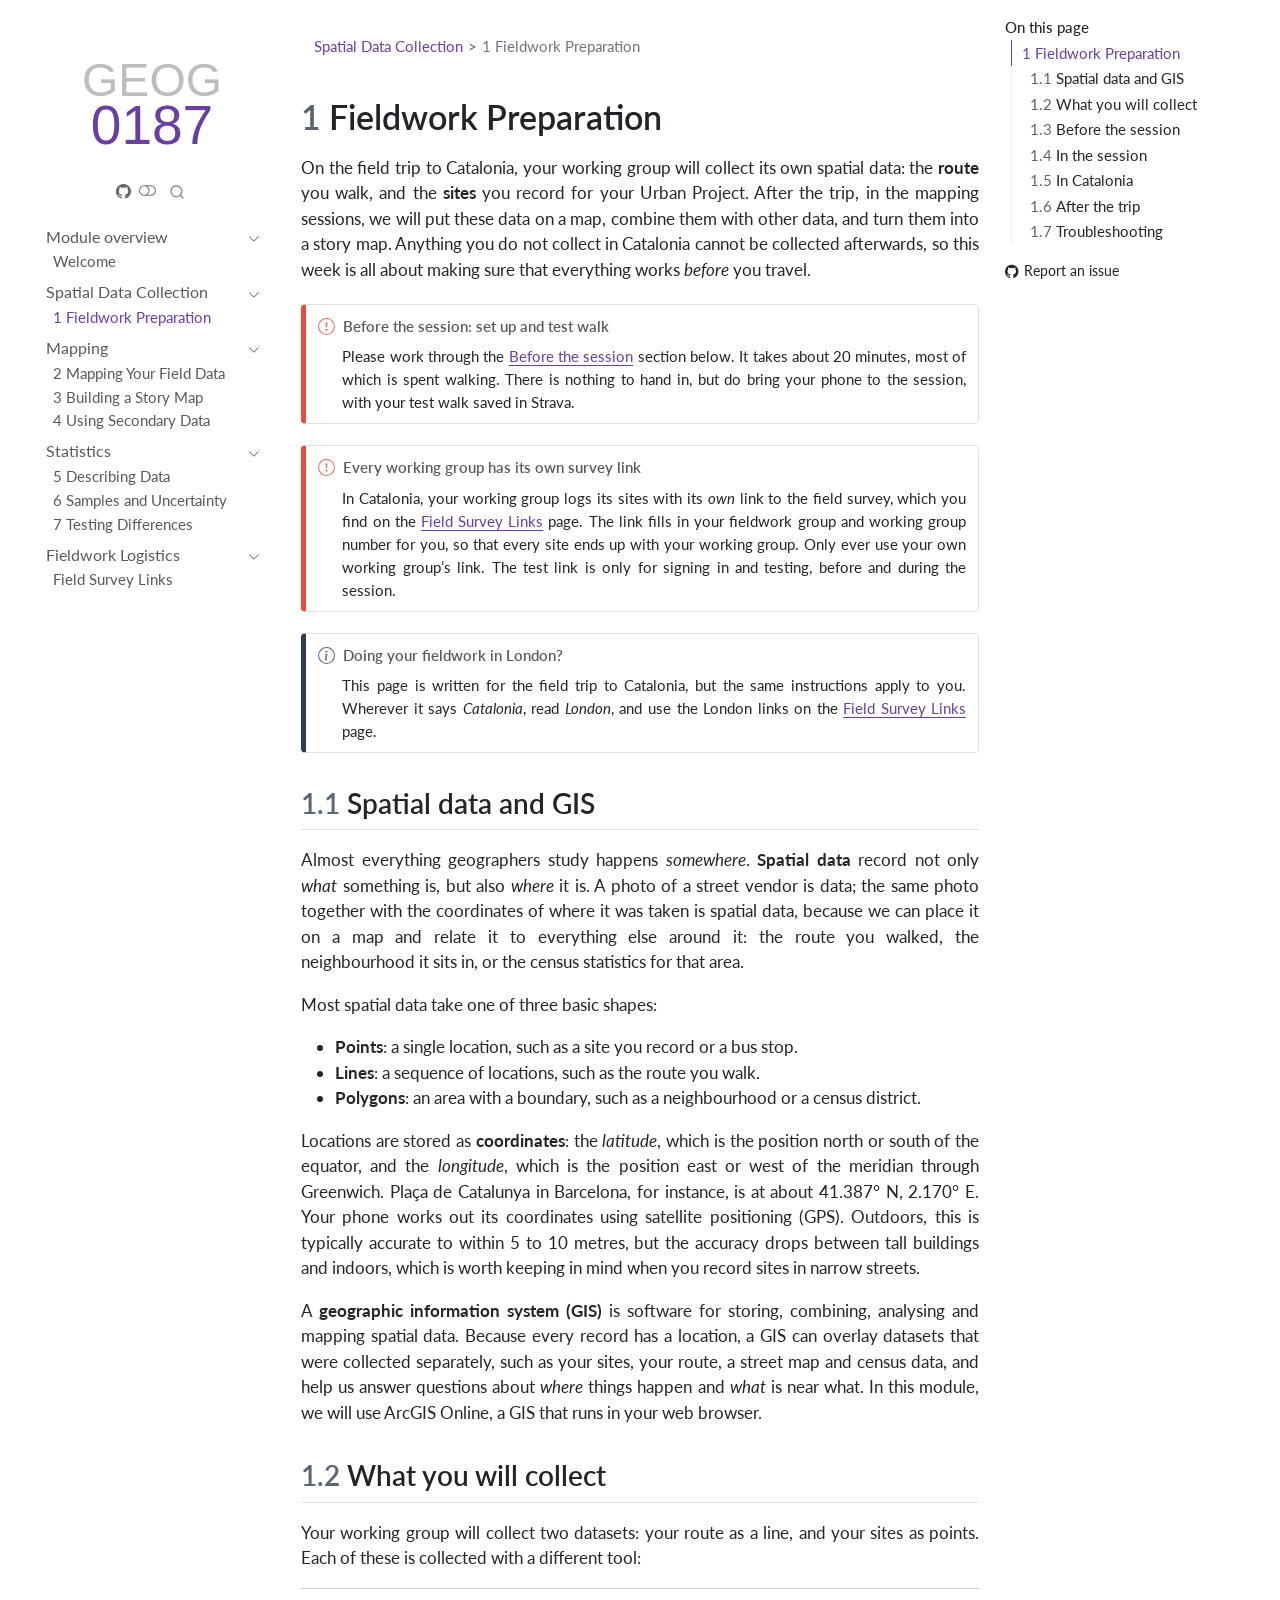
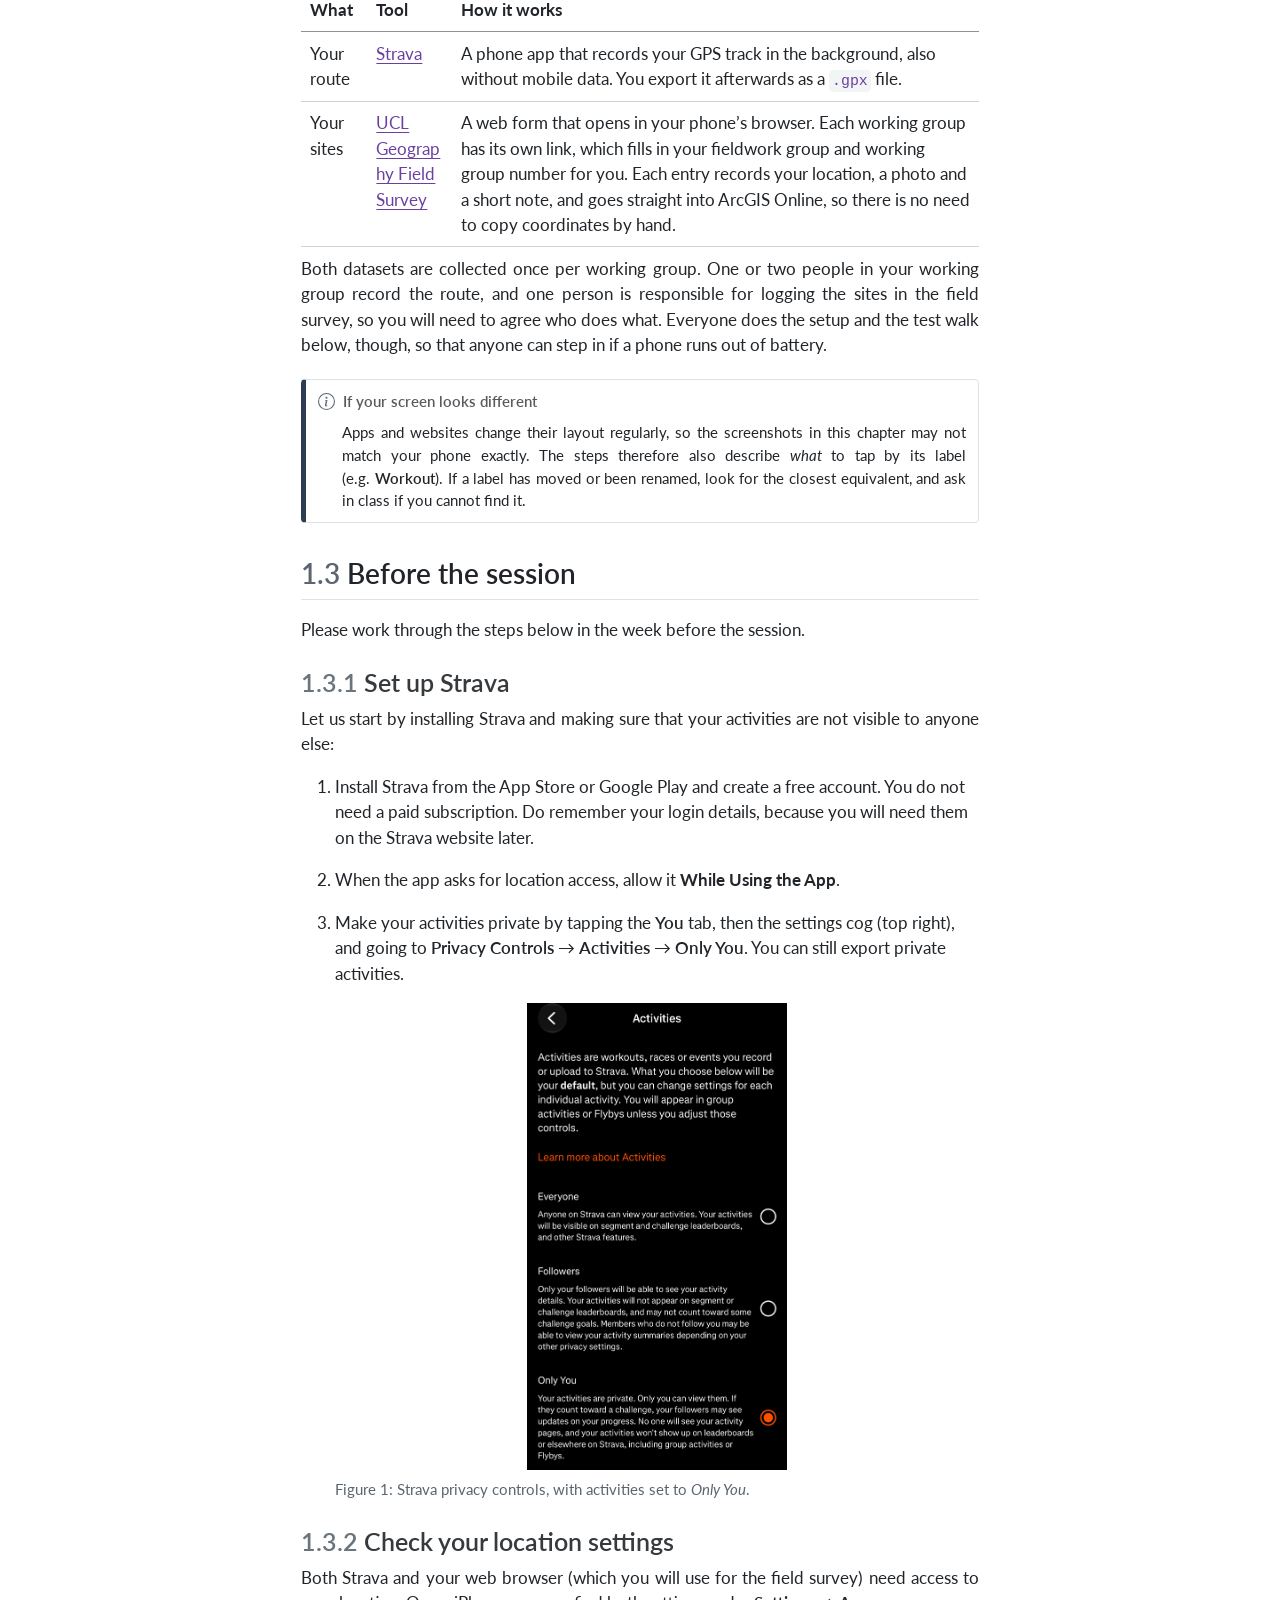
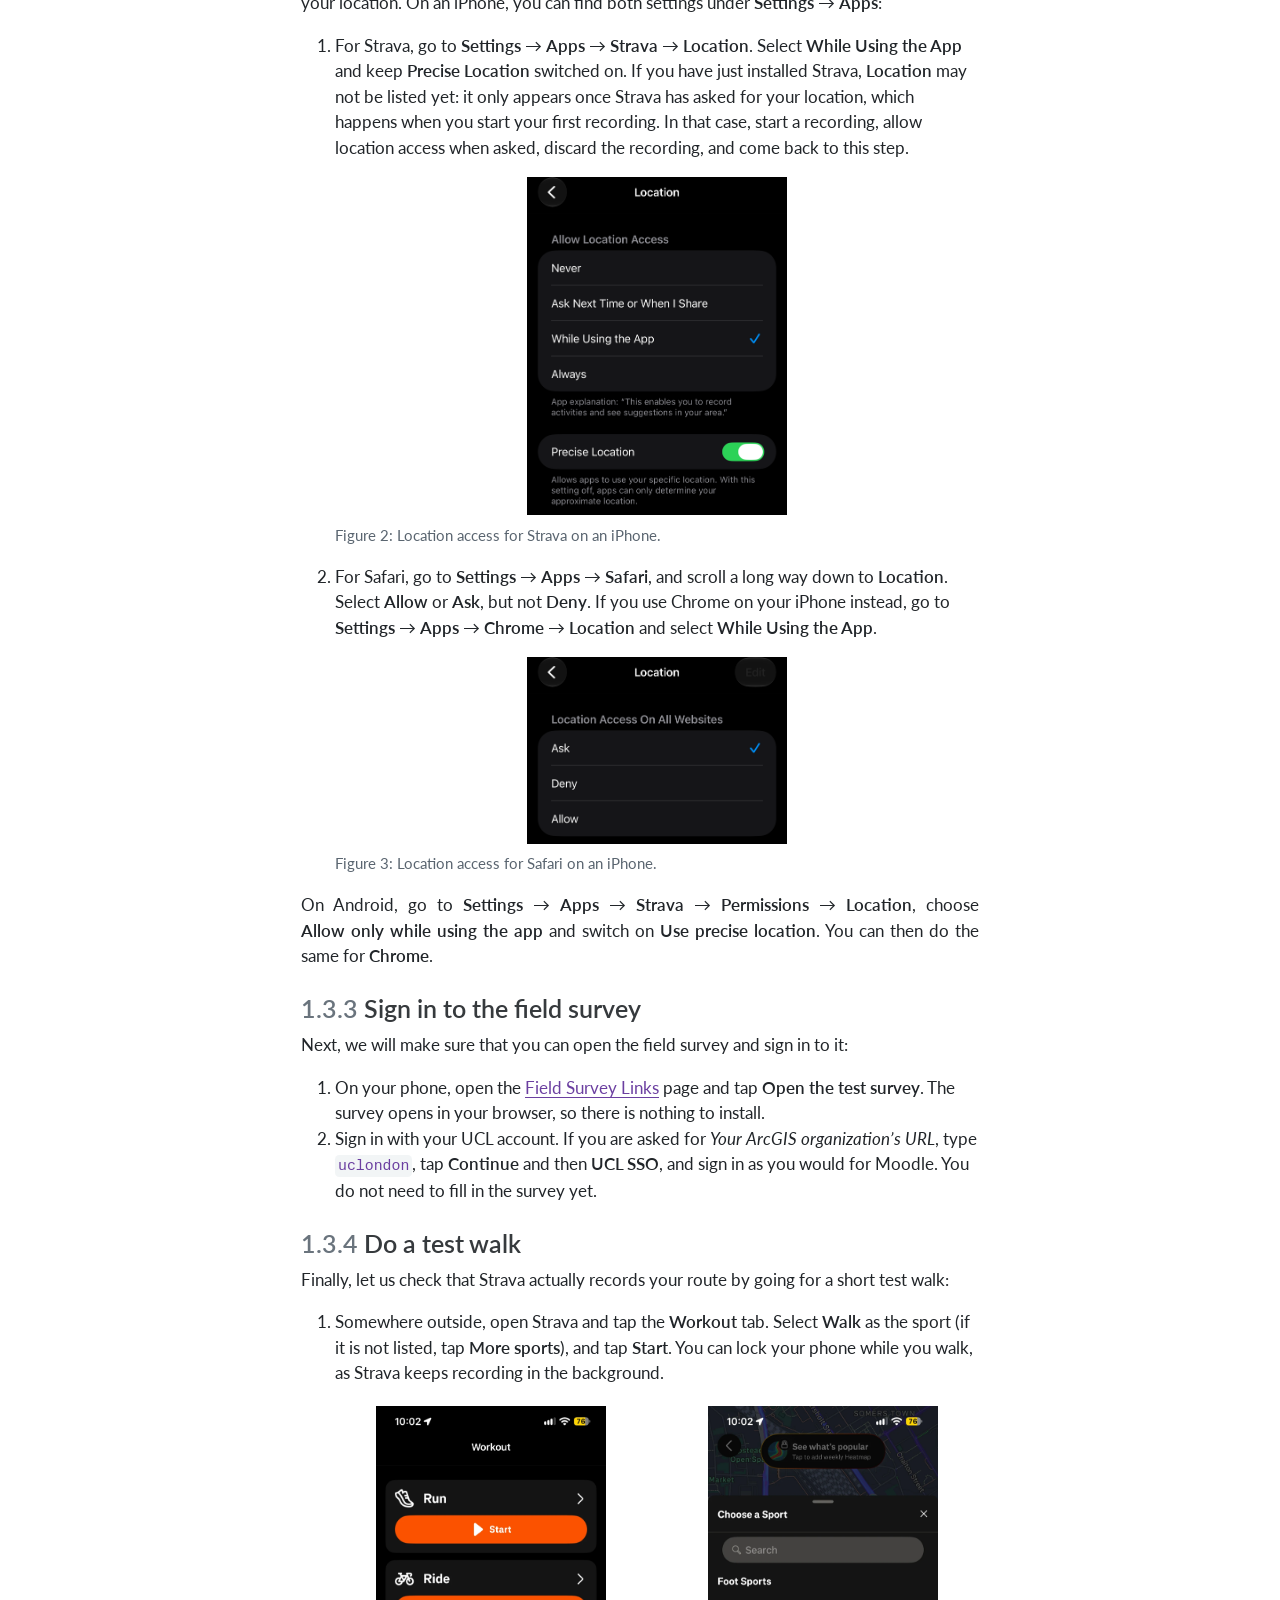
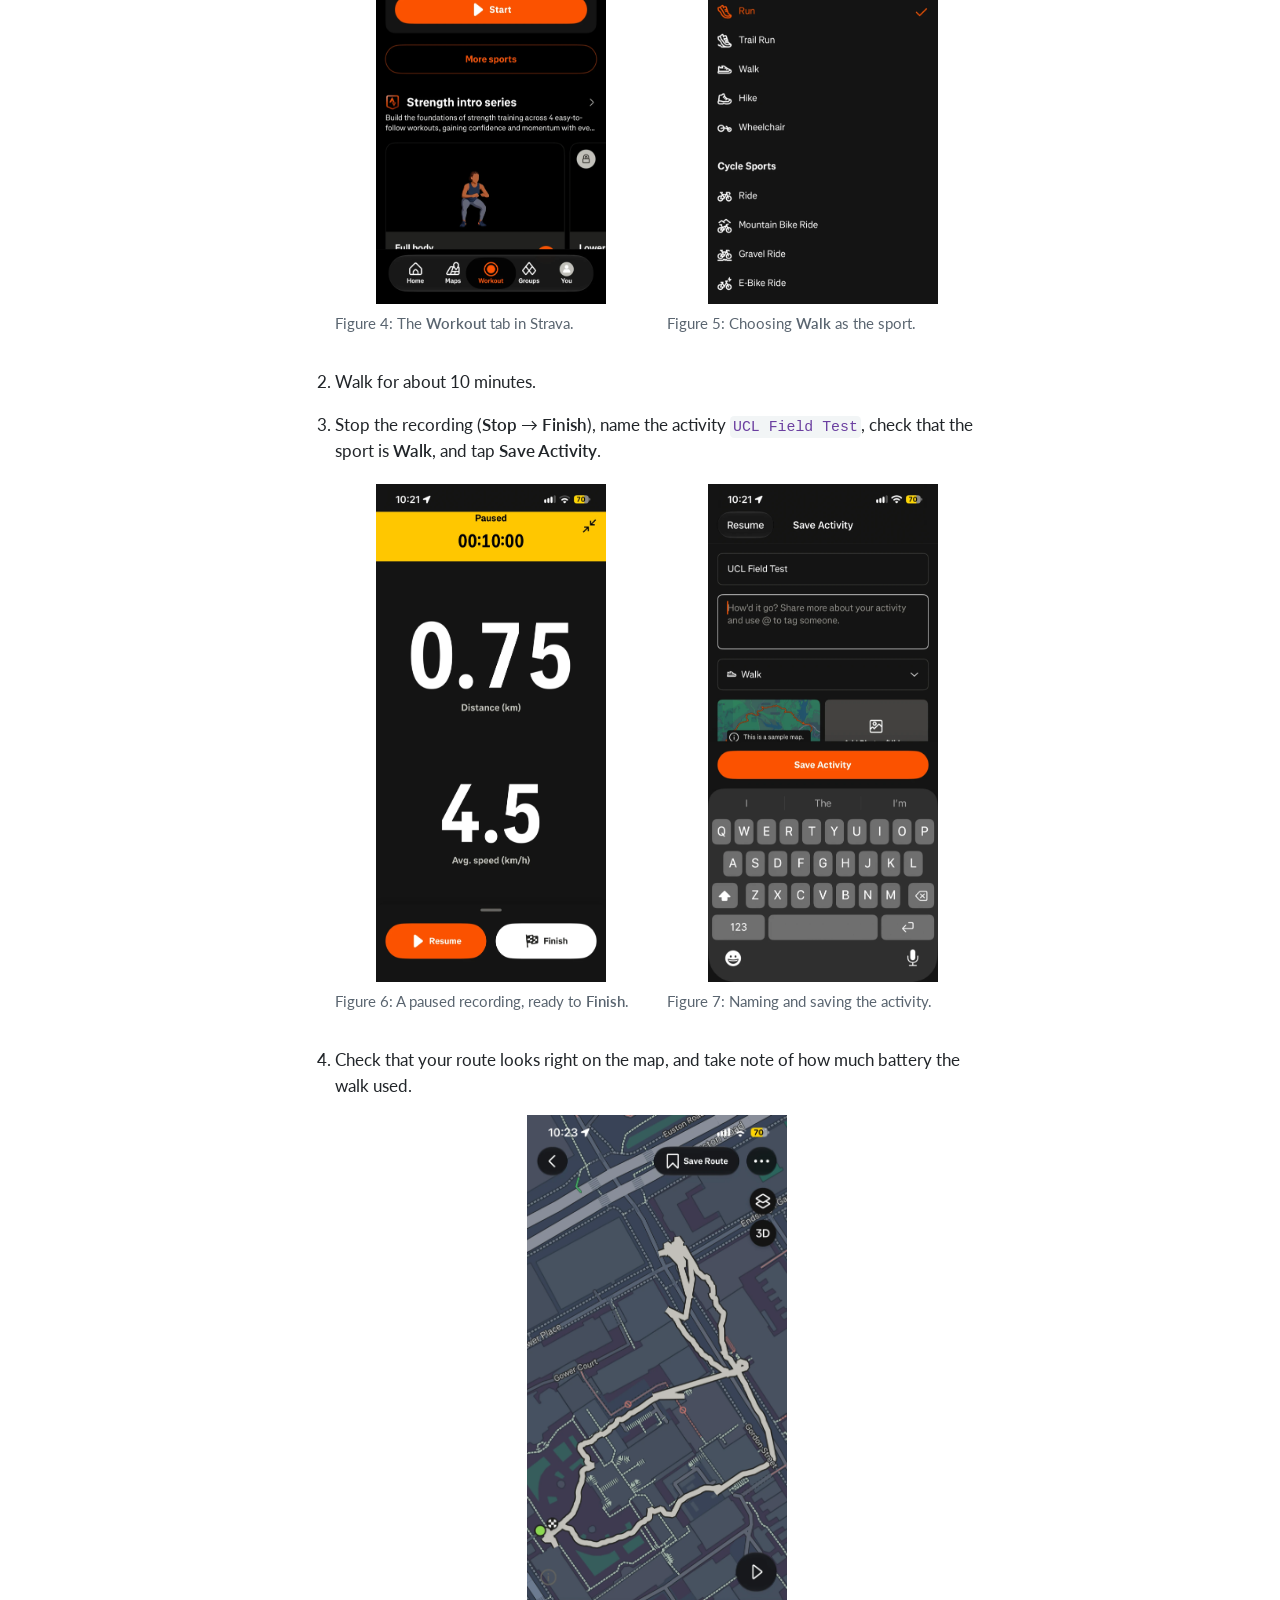
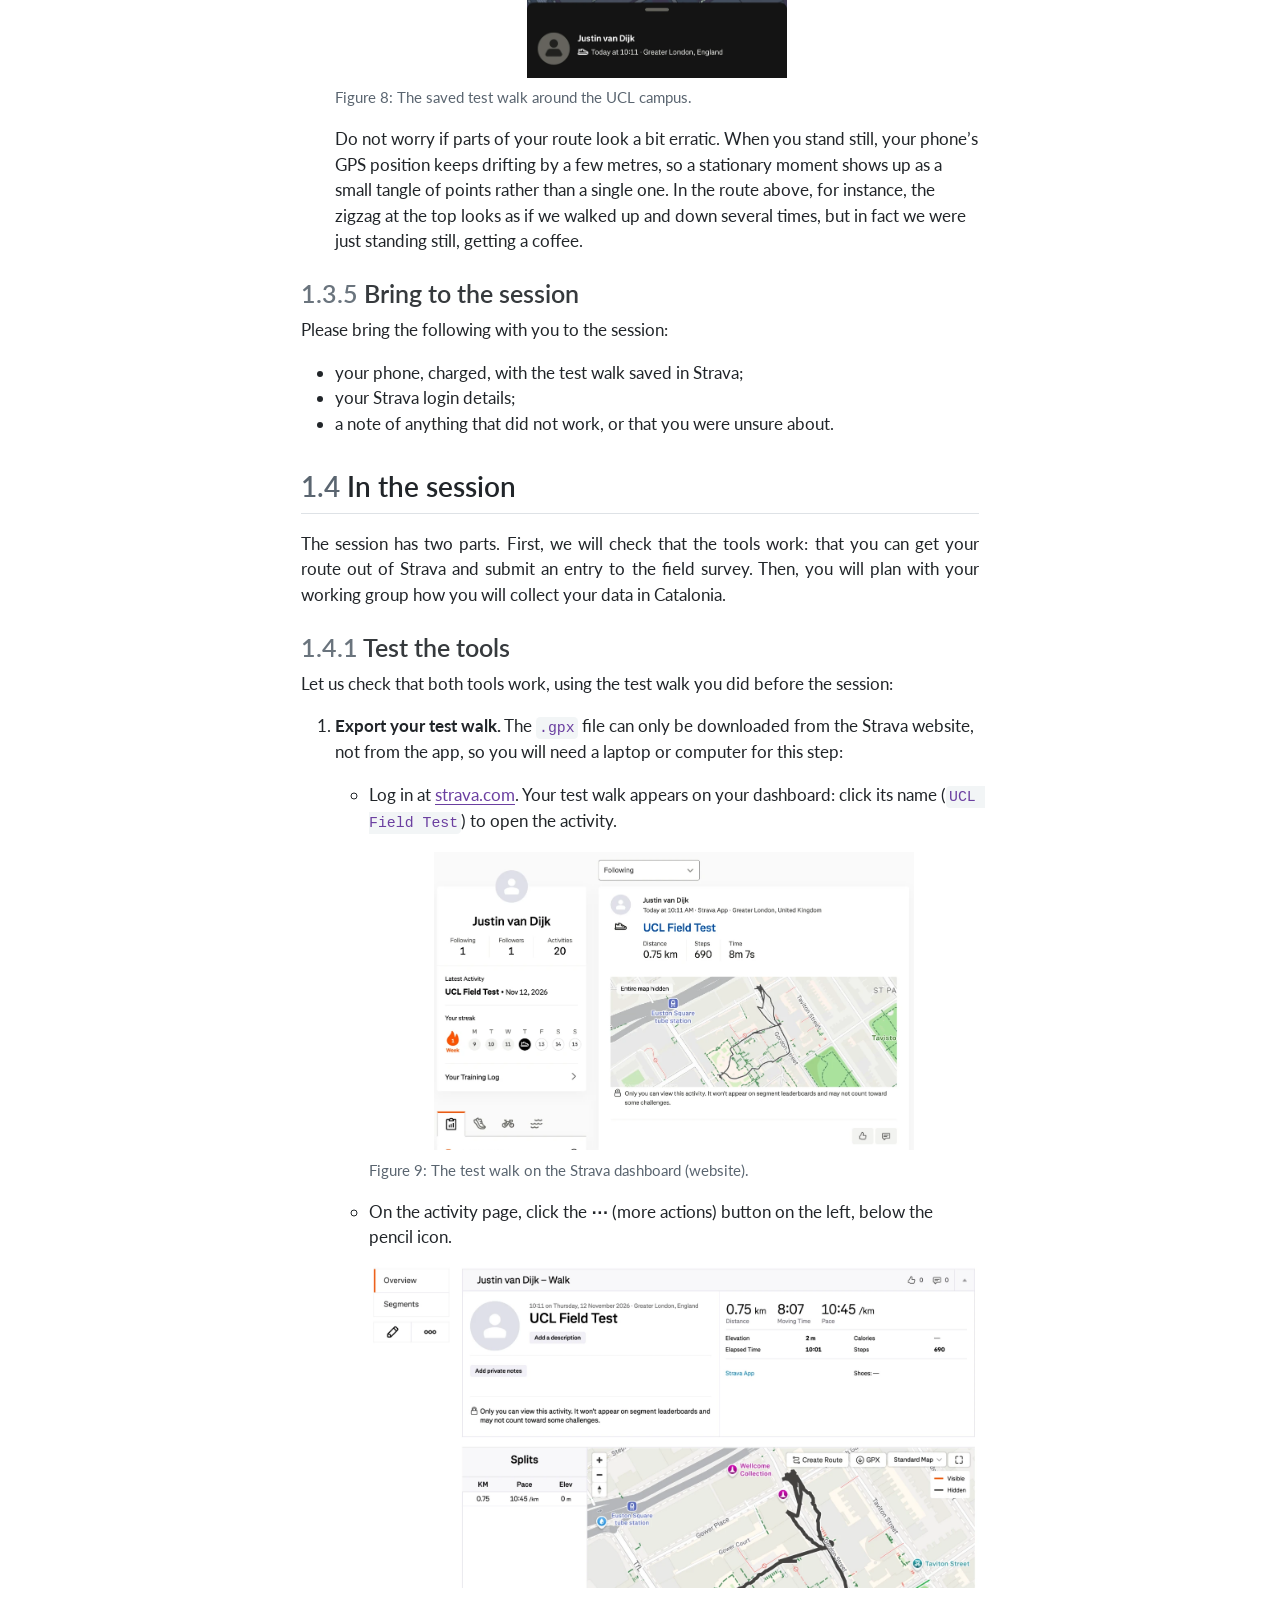
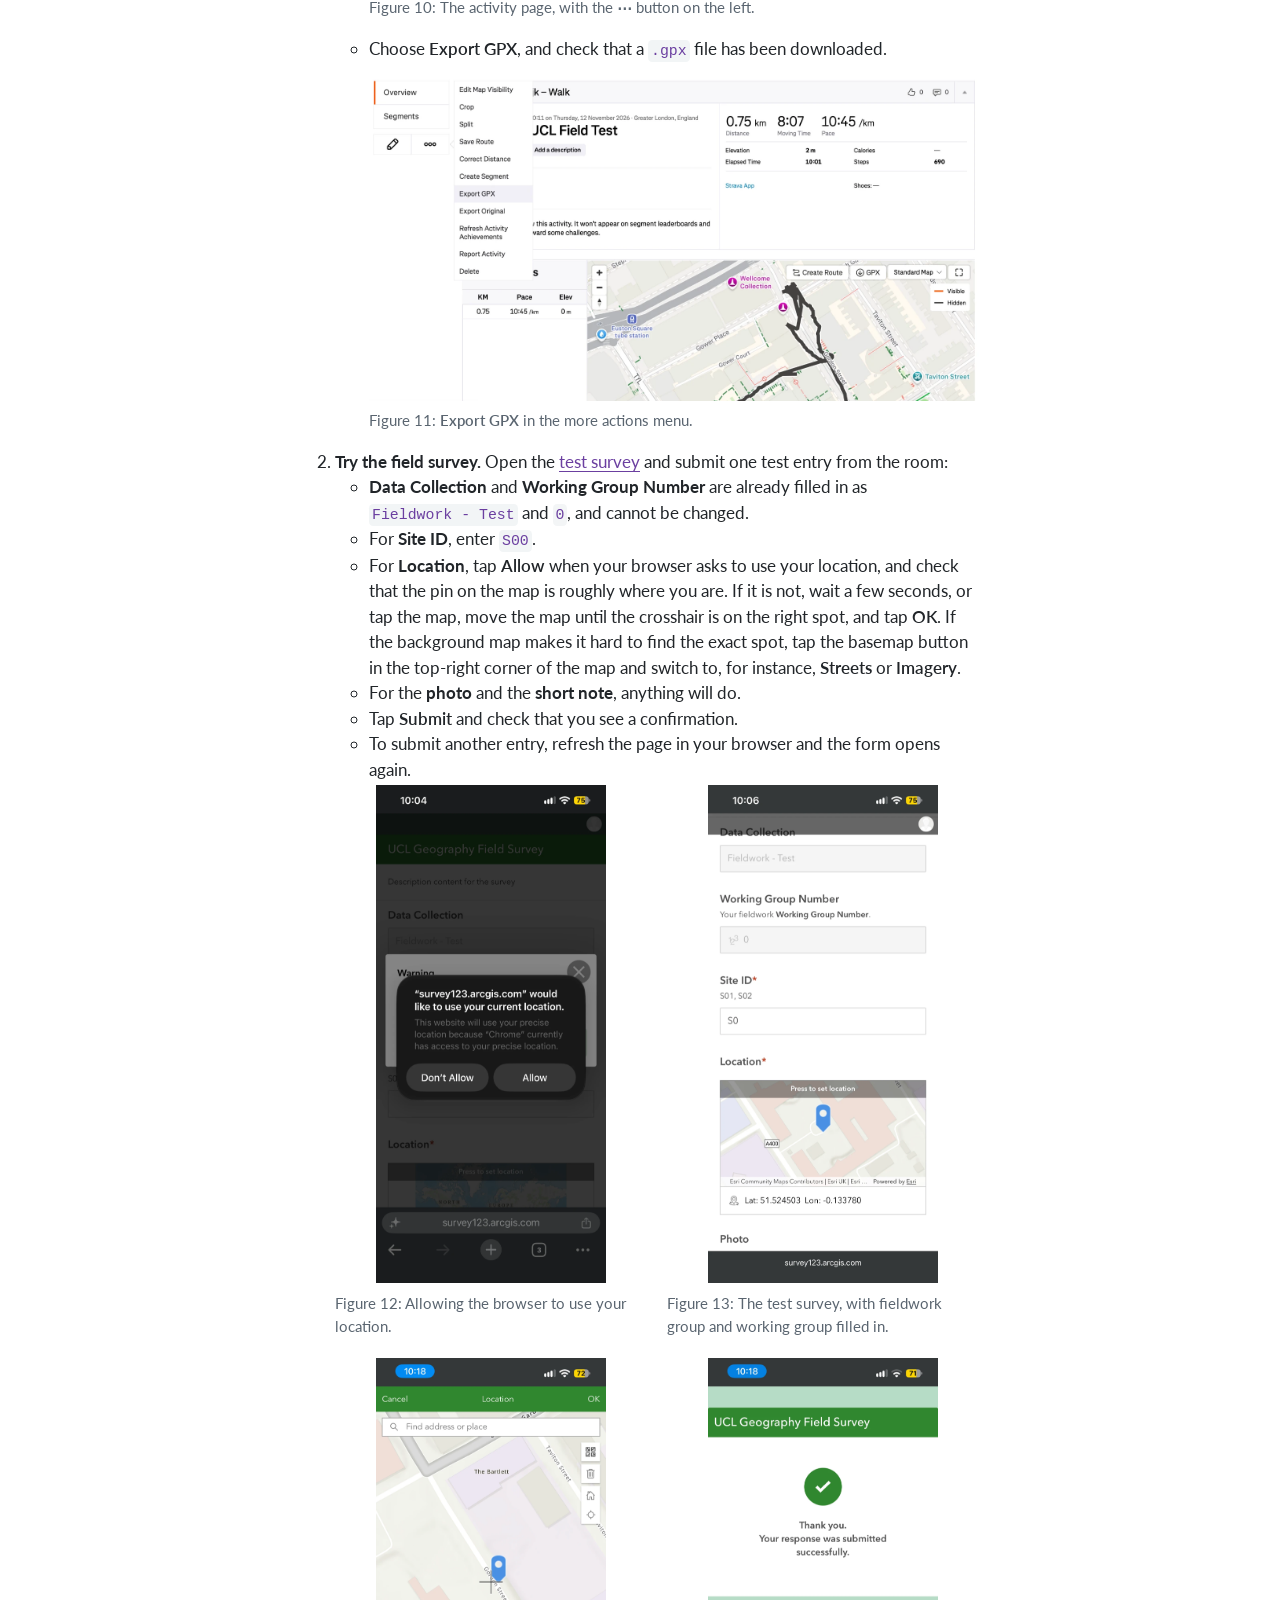
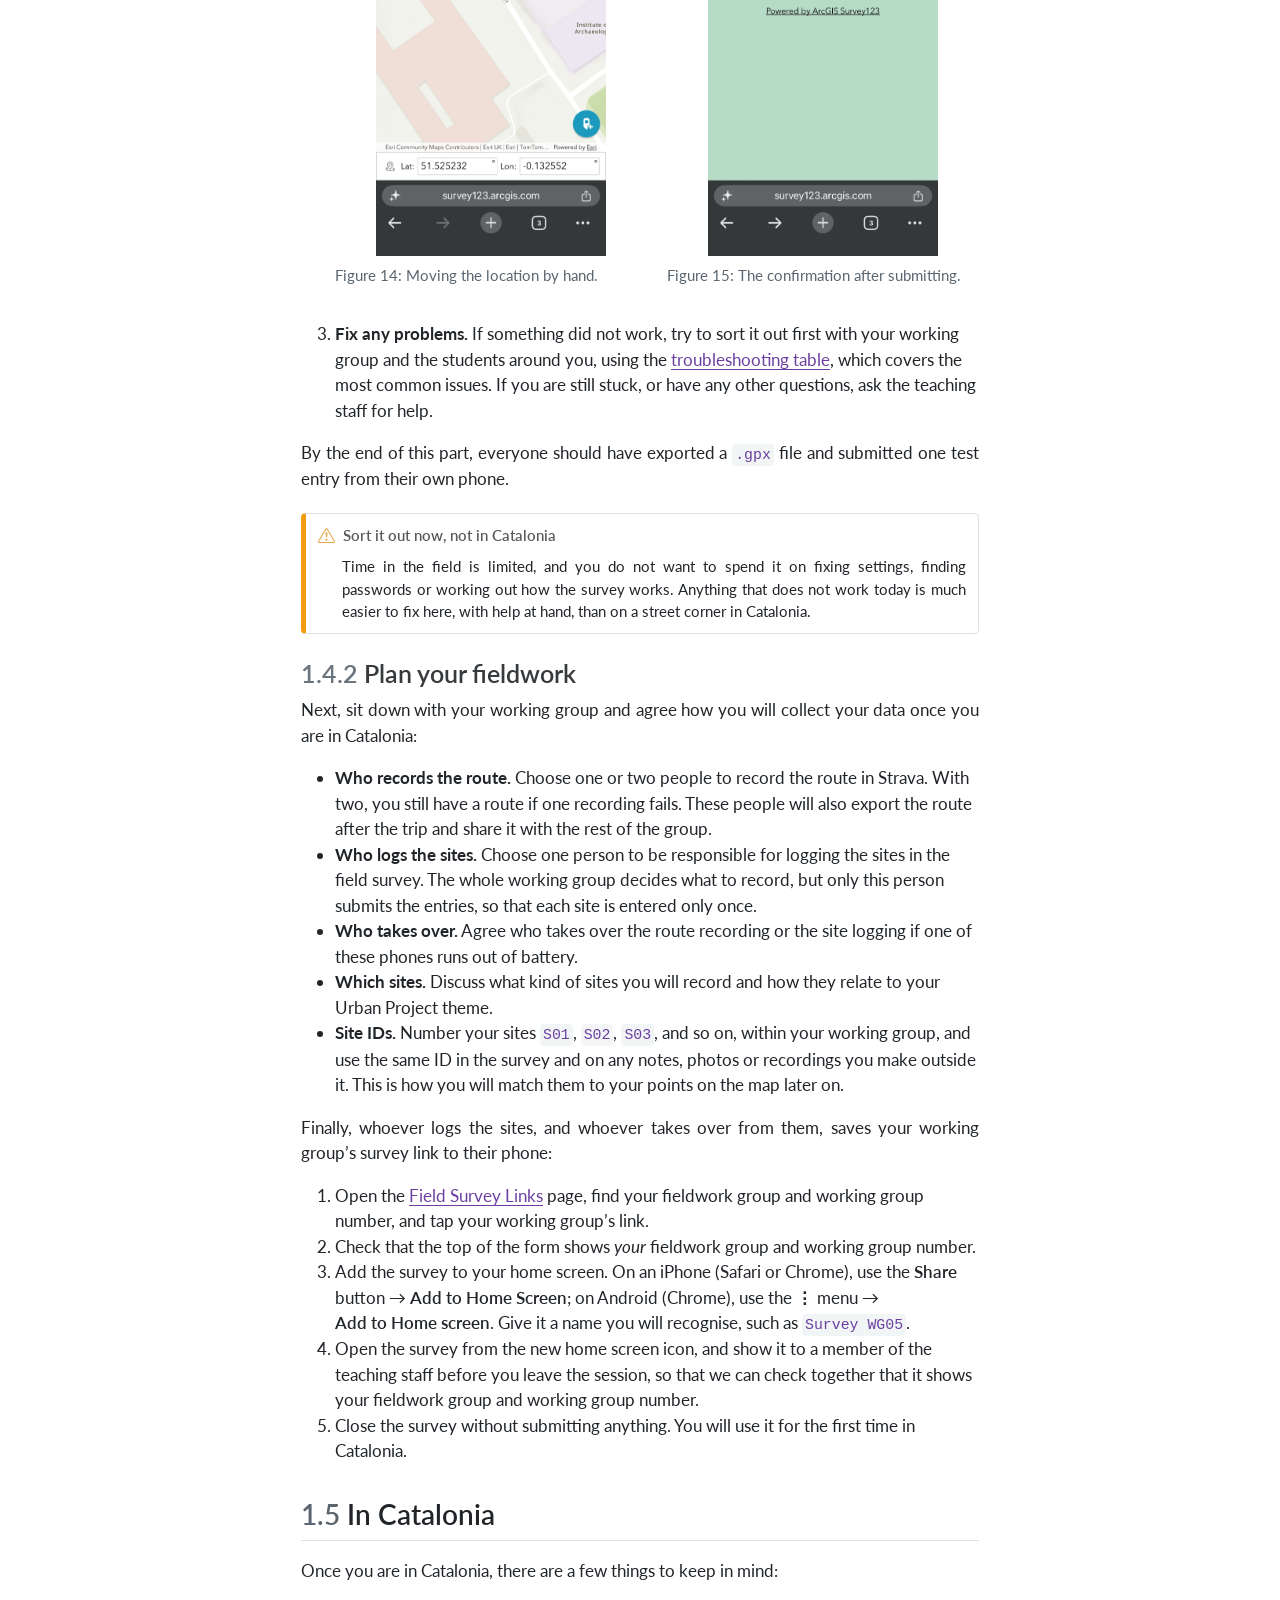
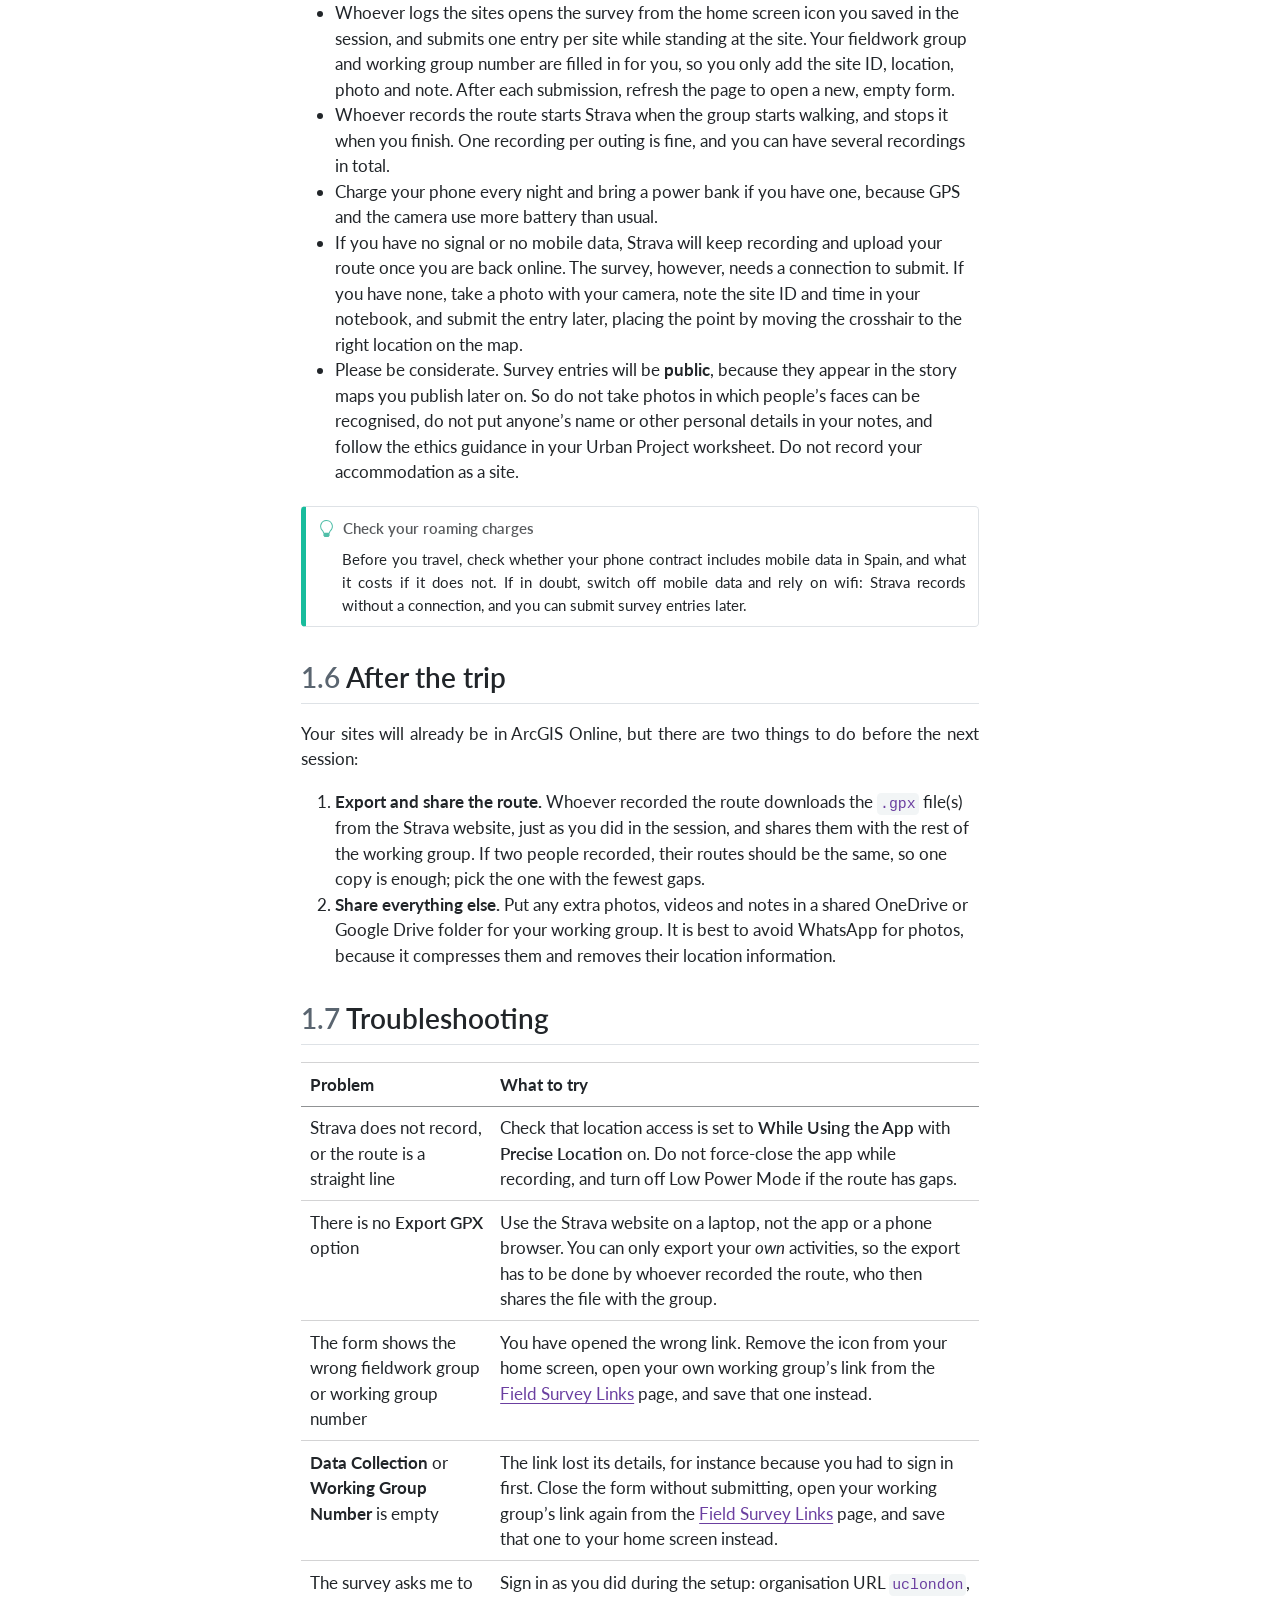
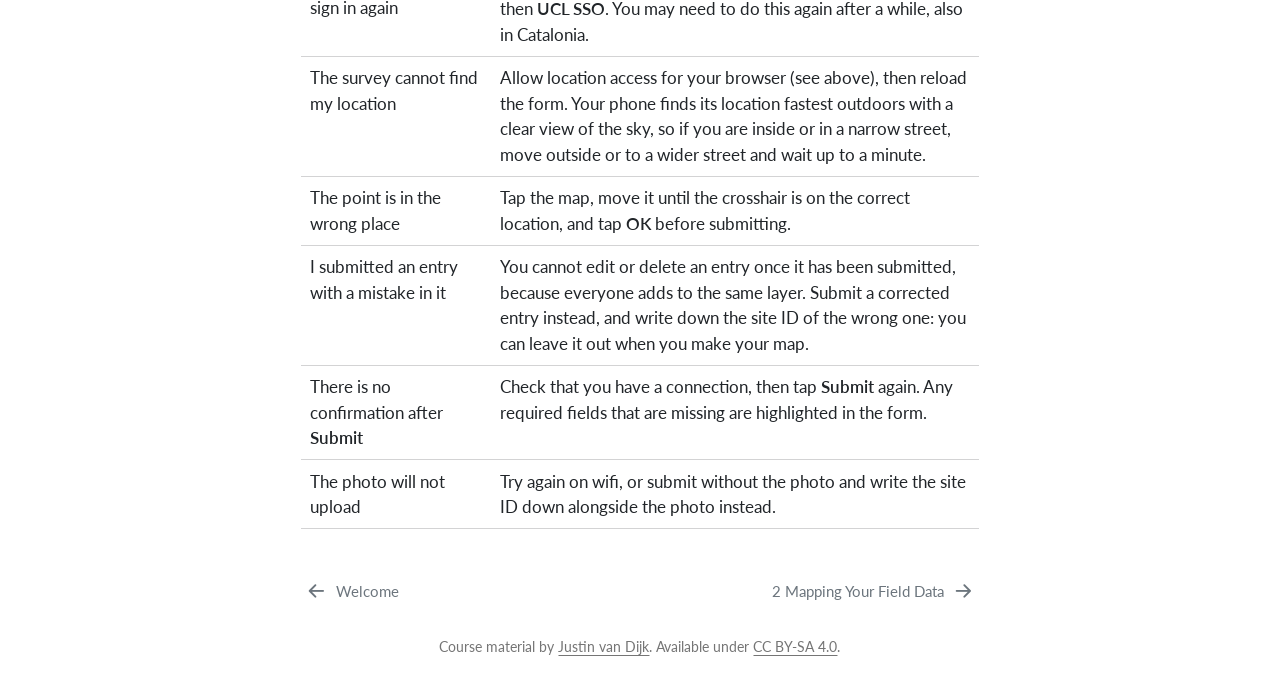
==== commit 41353629: "Pages 01-02: Strava location on first install, basemap switch in survey, wrong entries filtered out " ====
--- a/docs/01-fieldwork.html
+++ b/docs/01-fieldwork.html
@@ -550,7 +550,7 @@
 <h3 data-number="1.3.2" class="anchored" data-anchor-id="check-your-location-settings"><span class="header-section-number">1.3.2</span> Check your location settings</h3>
 <p>Both Strava and your web browser (which you will use for the field survey) need access to your location. On an iPhone, you can find both settings under <span class="ui">Settings</span> → <span class="ui">Apps</span>:</p>
 <ol type="1">
-<li><p>For Strava, go to <span class="ui">Settings</span> → <span class="ui">Apps</span> → <span class="ui">Strava</span> → <span class="ui">Location</span>. Select <span class="ui">While Using the App</span> and keep <span class="ui">Precise Location</span> switched on.</p>
+<li><p>For Strava, go to <span class="ui">Settings</span> → <span class="ui">Apps</span> → <span class="ui">Strava</span> → <span class="ui">Location</span>. Select <span class="ui">While Using the App</span> and keep <span class="ui">Precise Location</span> switched on. If you have just installed Strava, <span class="ui">Location</span> may not be listed yet: it only appears once Strava has asked for your location, which happens when you start your first recording. In that case, start a recording, allow location access when asked, discard the recording, and come back to this step.</p>
 <div id="fig-strava-location" class="quarto-float quarto-figure quarto-figure-center anchored" alt="iPhone location settings for Strava set to While Using the App, with Precise Location on">
 <figure class="quarto-float quarto-float-fig figure">
 <div aria-describedby="fig-strava-location-caption-0ceaefa1-69ba-4598-a22c-09a6ac19f8ca">
@@ -717,7 +717,7 @@
 <ul>
 <li><strong>Data Collection</strong> and <strong>Working Group Number</strong> are already filled in as <code>Fieldwork - Test</code> and <code>0</code>, and cannot be changed.</li>
 <li>For <strong>Site ID</strong>, enter <code>S00</code>.</li>
-<li>For <strong>Location</strong>, tap <span class="ui">Allow</span> when your browser asks to use your location, and check that the pin on the map is roughly where you are. If it is not, wait a few seconds, or tap the map, move the map until the crosshair is on the right spot, and tap <span class="ui">OK</span>.</li>
+<li>For <strong>Location</strong>, tap <span class="ui">Allow</span> when your browser asks to use your location, and check that the pin on the map is roughly where you are. If it is not, wait a few seconds, or tap the map, move the map until the crosshair is on the right spot, and tap <span class="ui">OK</span>. If the background map makes it hard to find the exact spot, tap the basemap button in the top-right corner of the map and switch to, for instance, <span class="ui">Streets</span> or <span class="ui">Imagery</span>.</li>
 <li>For the <strong>photo</strong> and the <strong>short note</strong>, anything will do.</li>
 <li>Tap <span class="ui">Submit</span> and check that you see a confirmation.</li>
 <li>To submit another entry, refresh the page in your browser and the form opens again.</li>
@@ -884,10 +884,14 @@
 <td style="text-align: left;">Tap the map, move it until the crosshair is on the correct location, and tap <span class="ui">OK</span> before submitting.</td>
 </tr>
 <tr class="even">
+<td style="text-align: left;">I submitted an entry with a mistake in it</td>
+<td style="text-align: left;">You cannot edit or delete an entry once it has been submitted, because everyone adds to the same layer. Submit a corrected entry instead, and write down the site ID of the wrong one: you can leave it out when you make your map.</td>
+</tr>
+<tr class="odd">
 <td style="text-align: left;">There is no confirmation after <span class="ui">Submit</span></td>
 <td style="text-align: left;">Check that you have a connection, then tap <span class="ui">Submit</span> again. Any required fields that are missing are highlighted in the form.</td>
 </tr>
-<tr class="odd">
+<tr class="even">
 <td style="text-align: left;">The photo will not upload</td>
 <td style="text-align: left;">Try again on wifi, or submit without the photo and write the site ID down alongside the photo instead.</td>
 </tr>
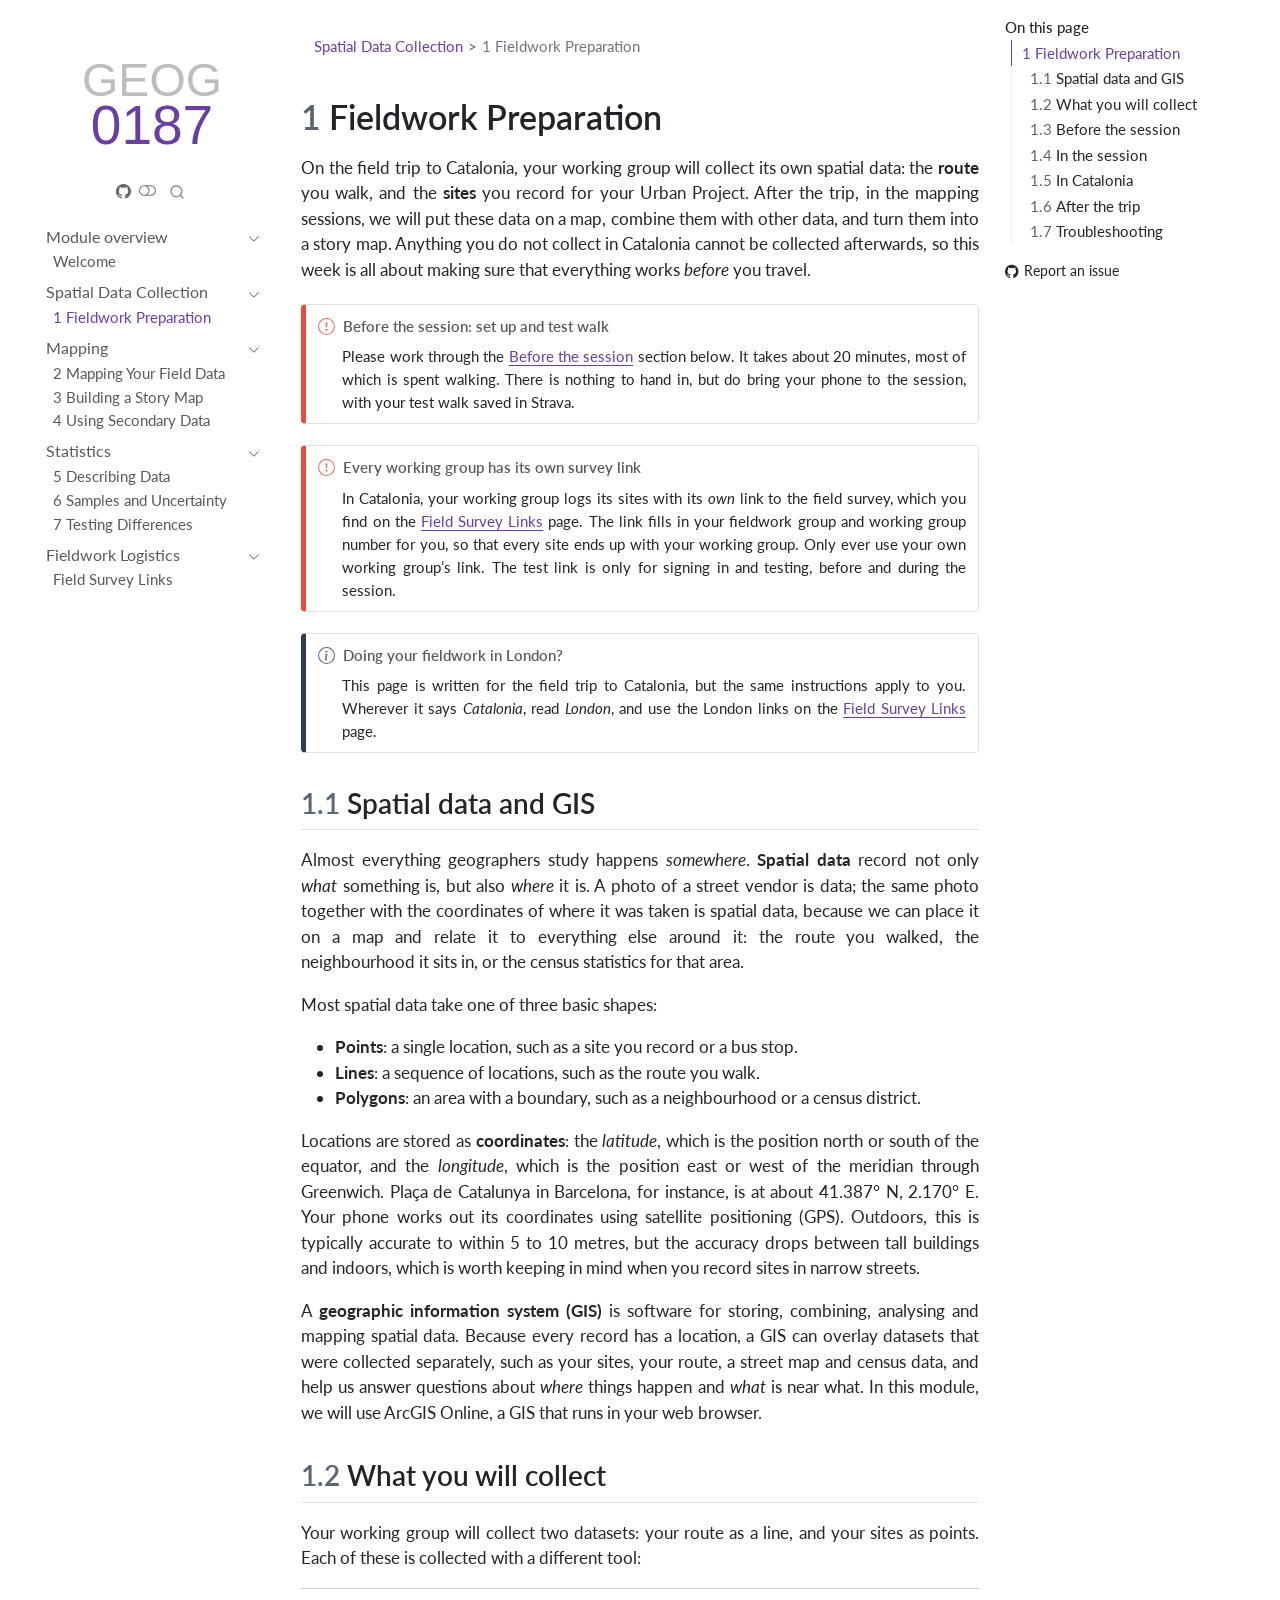
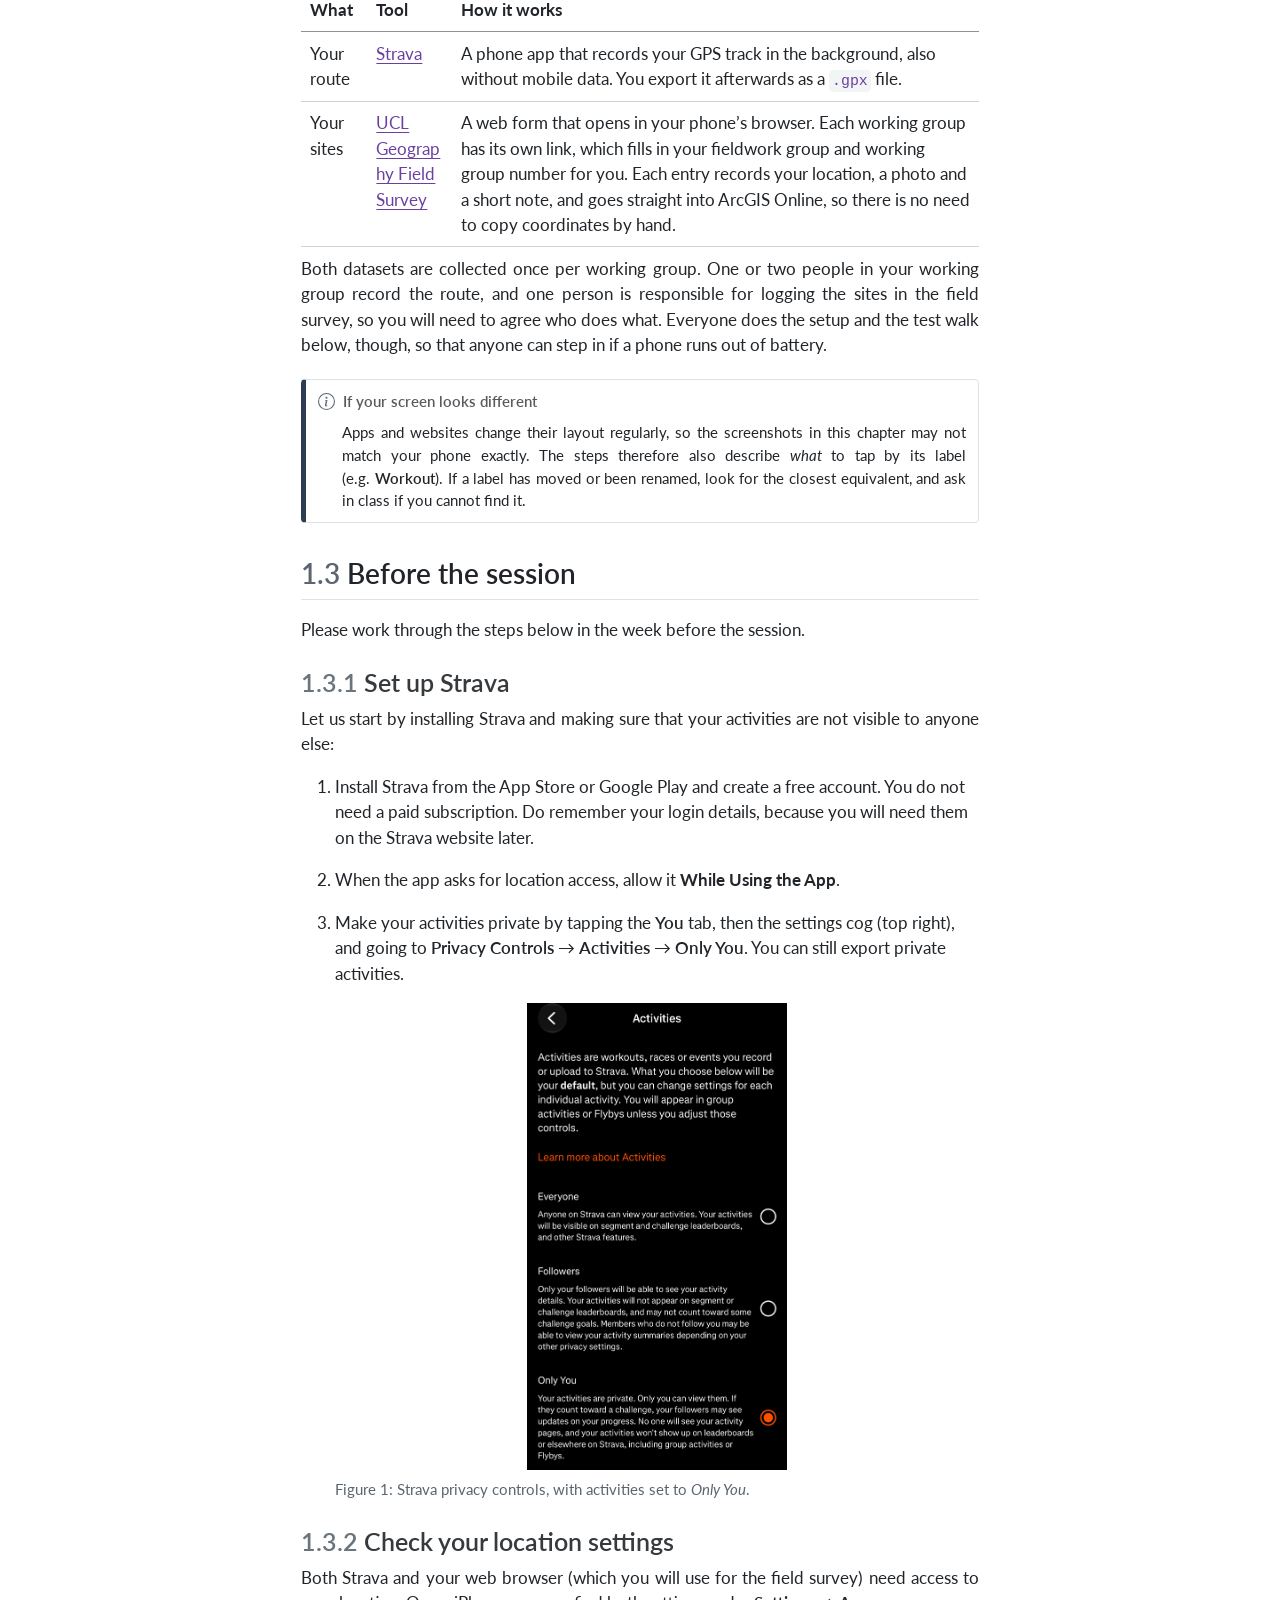
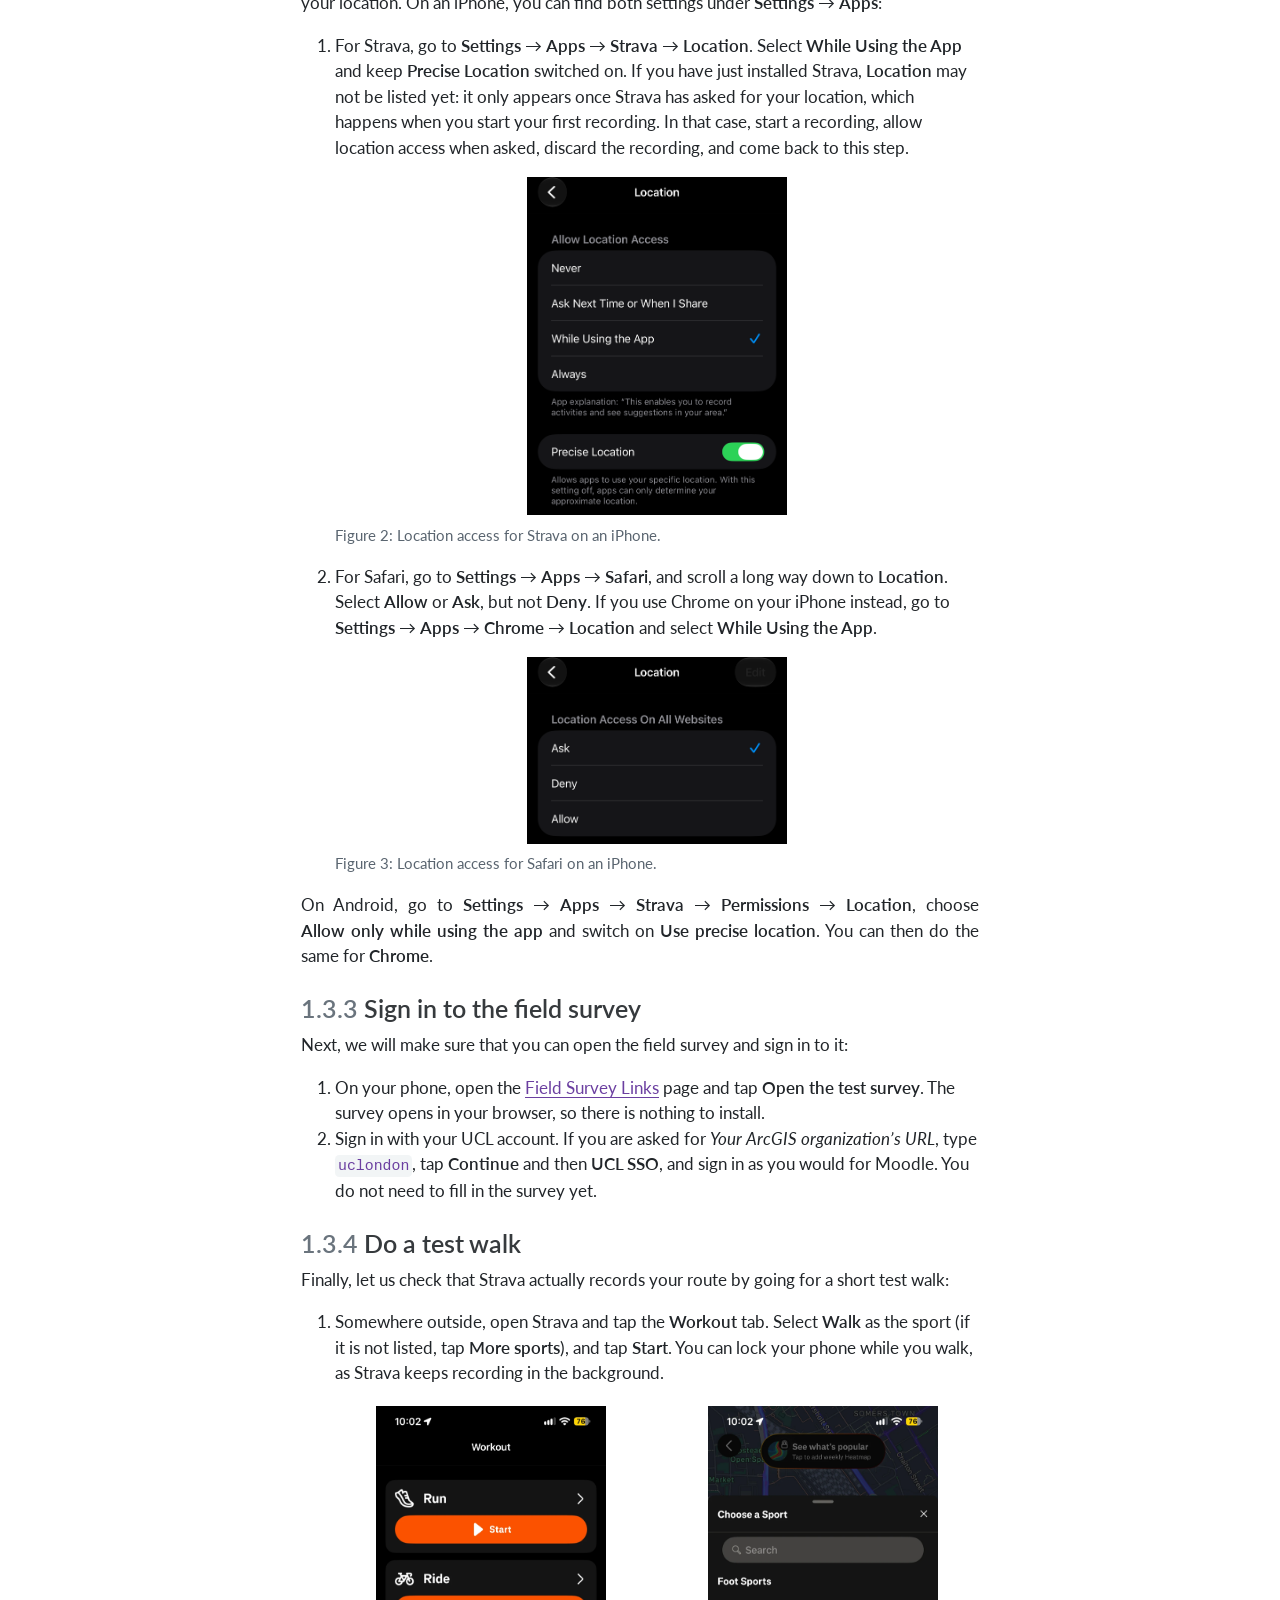
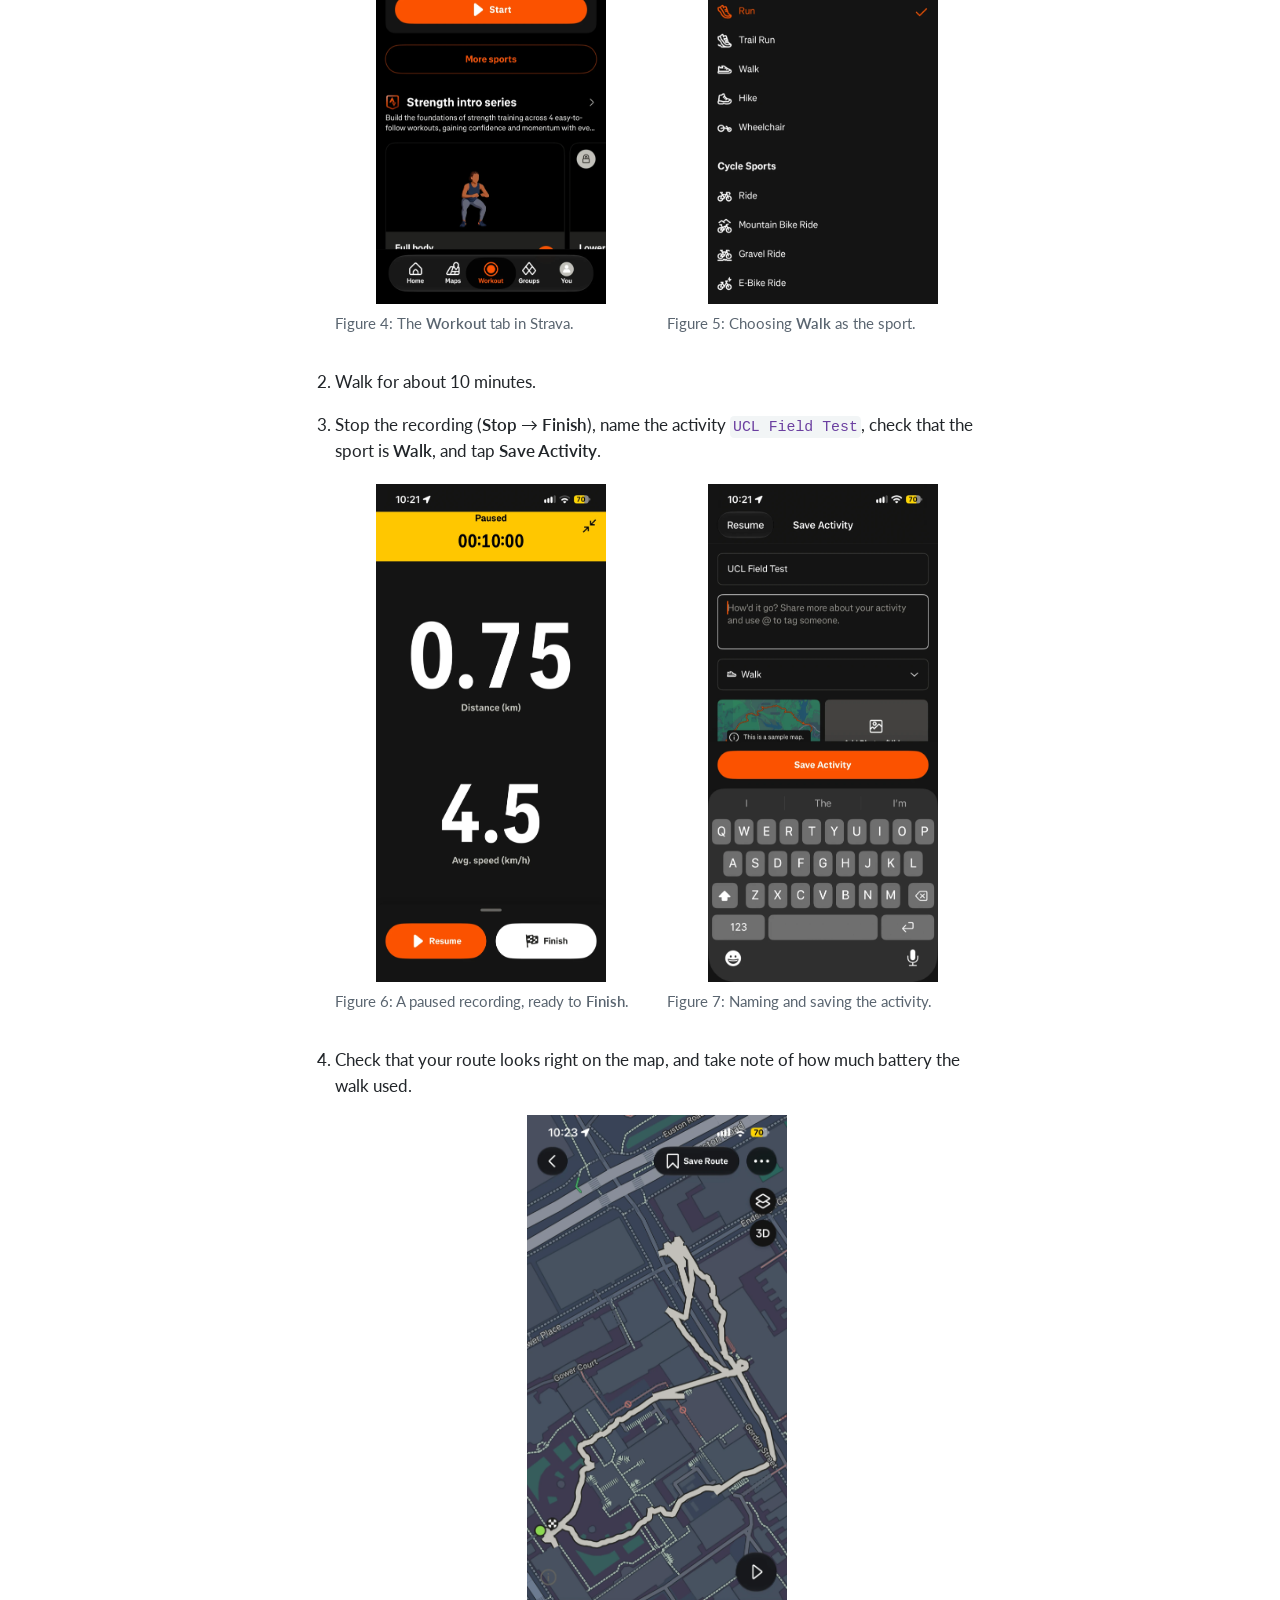
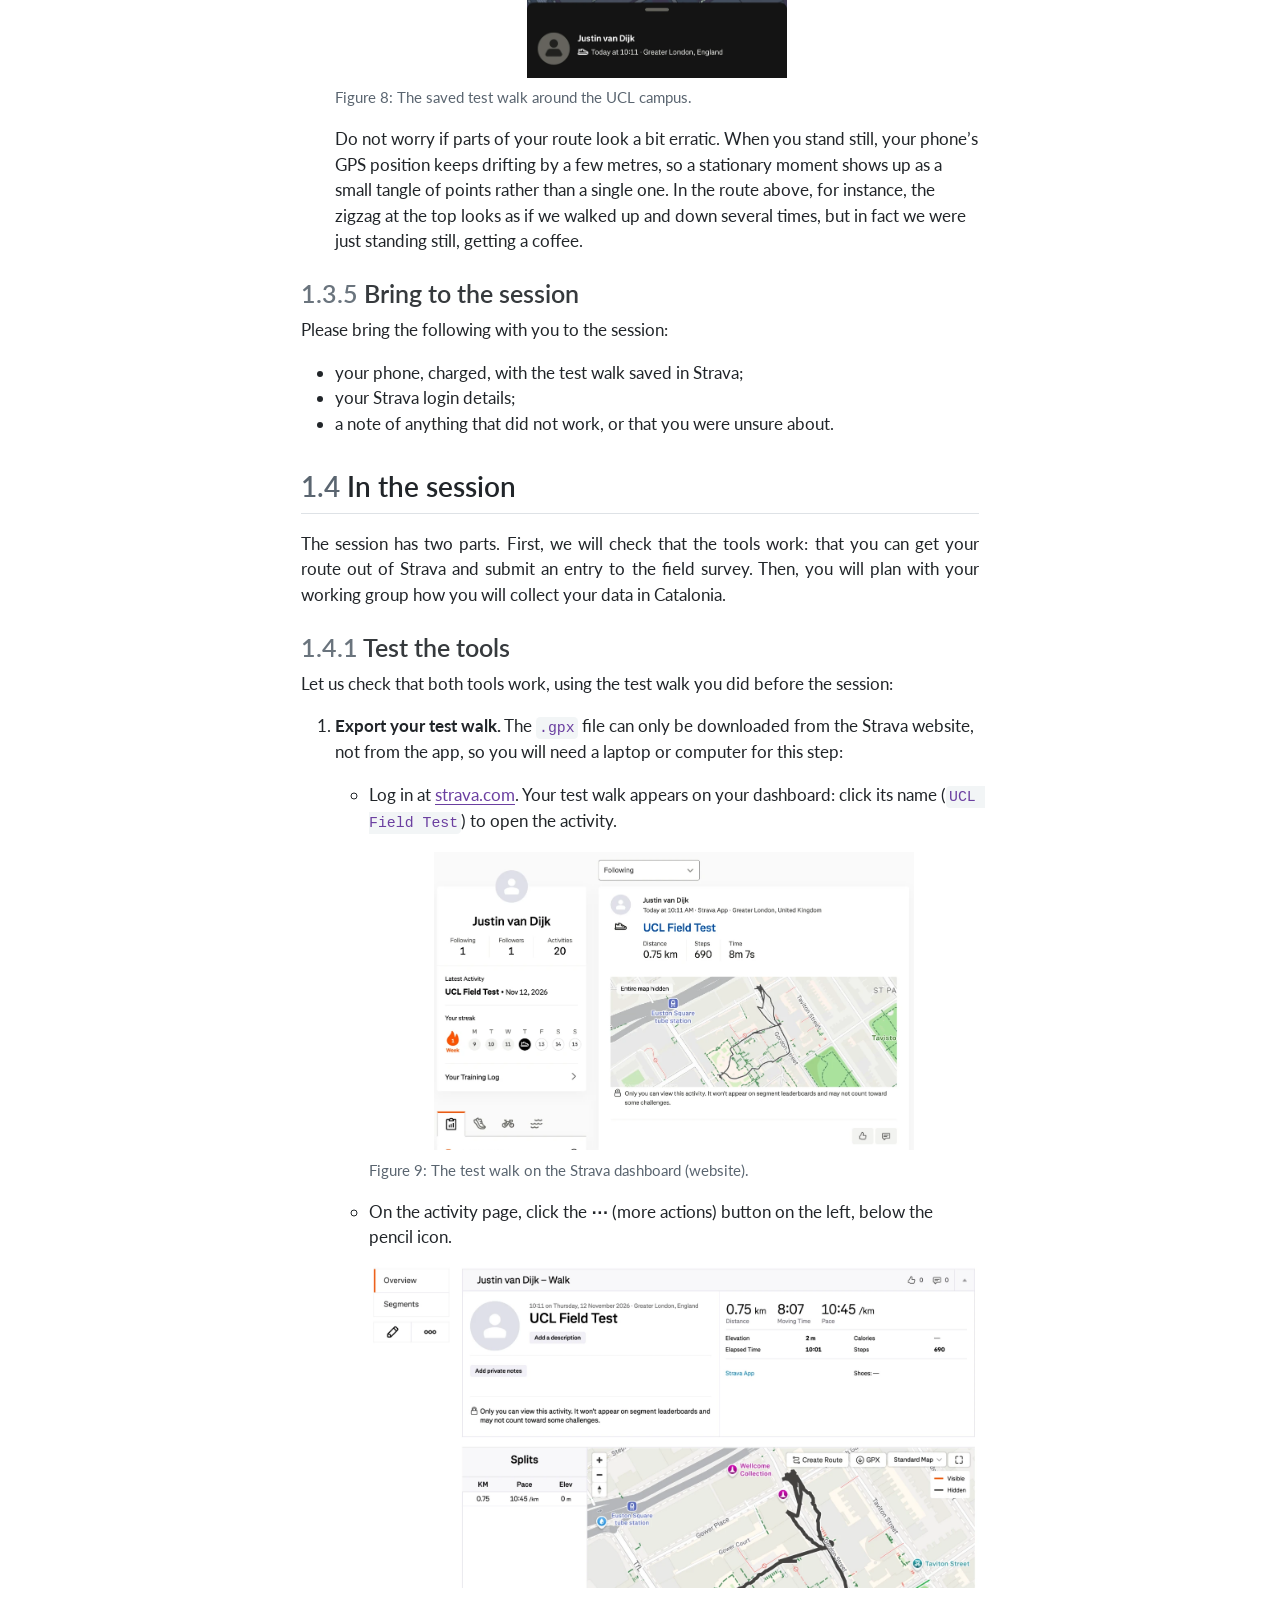
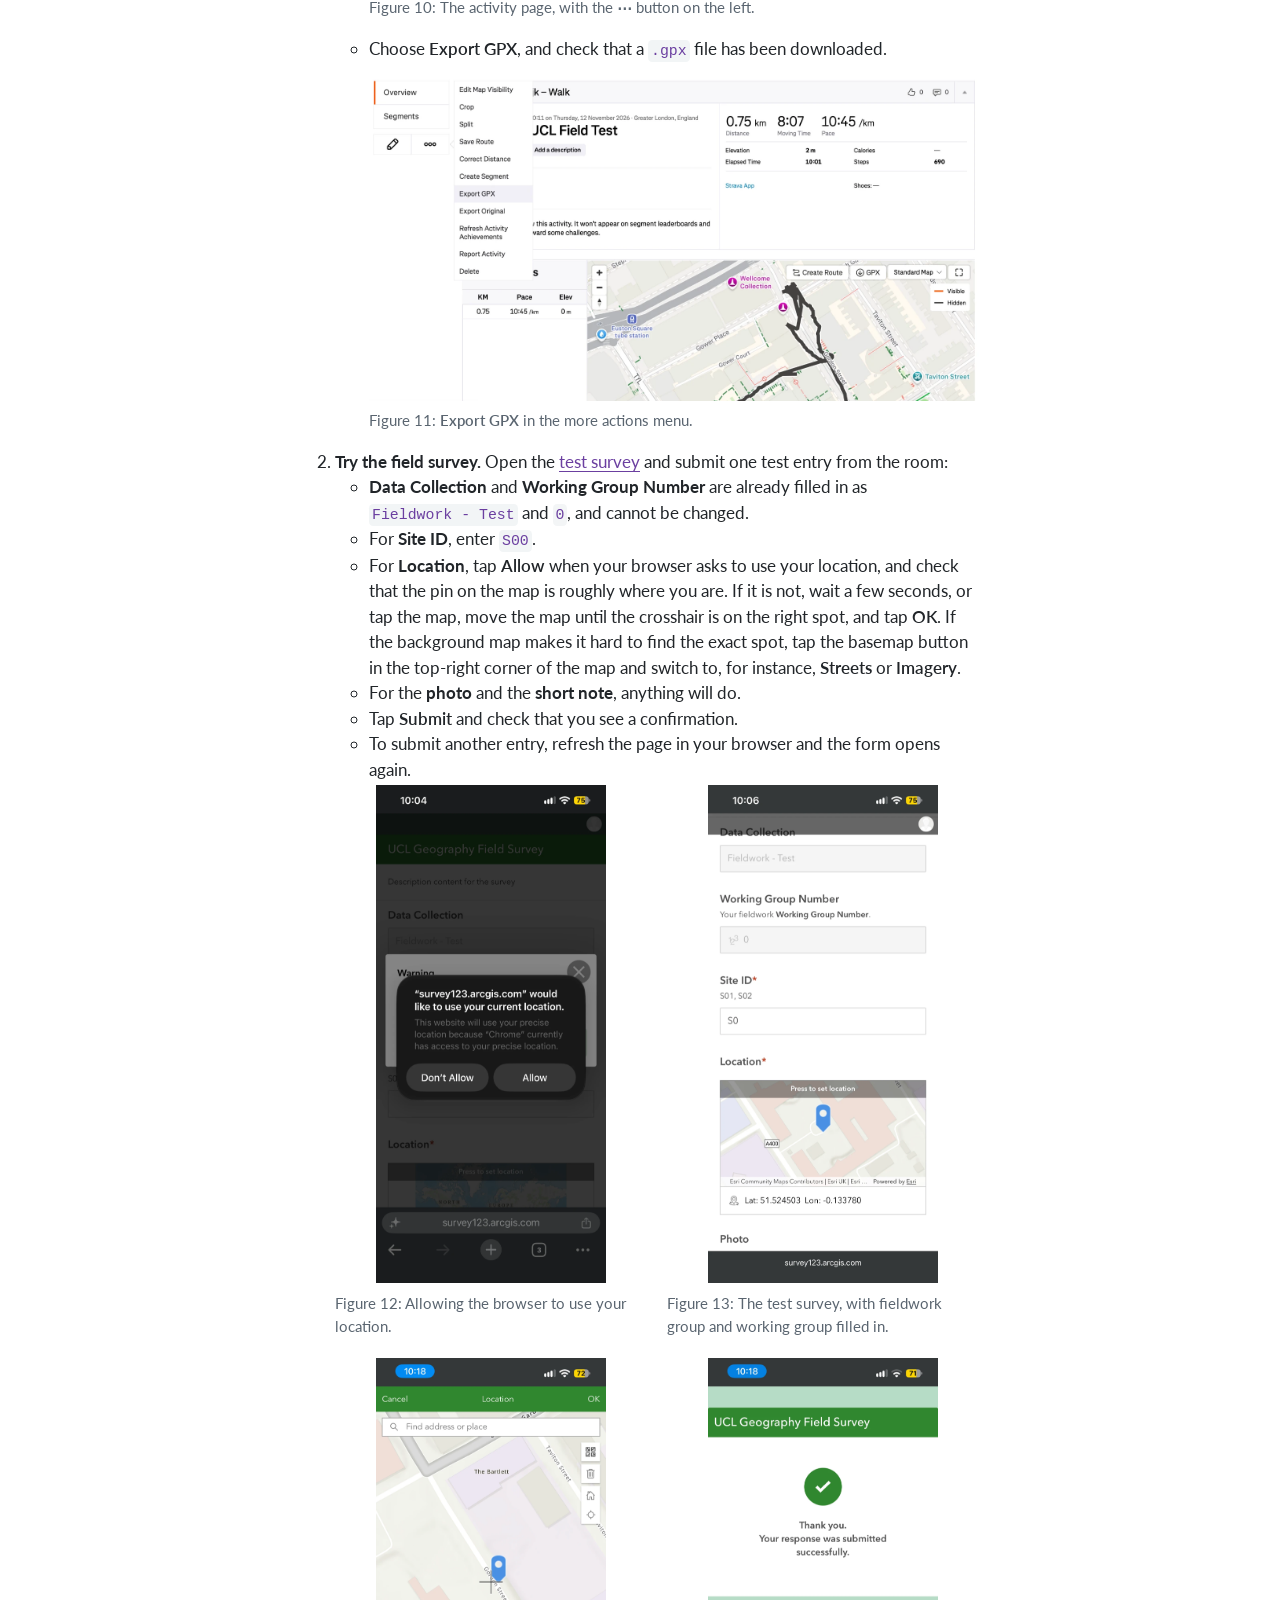
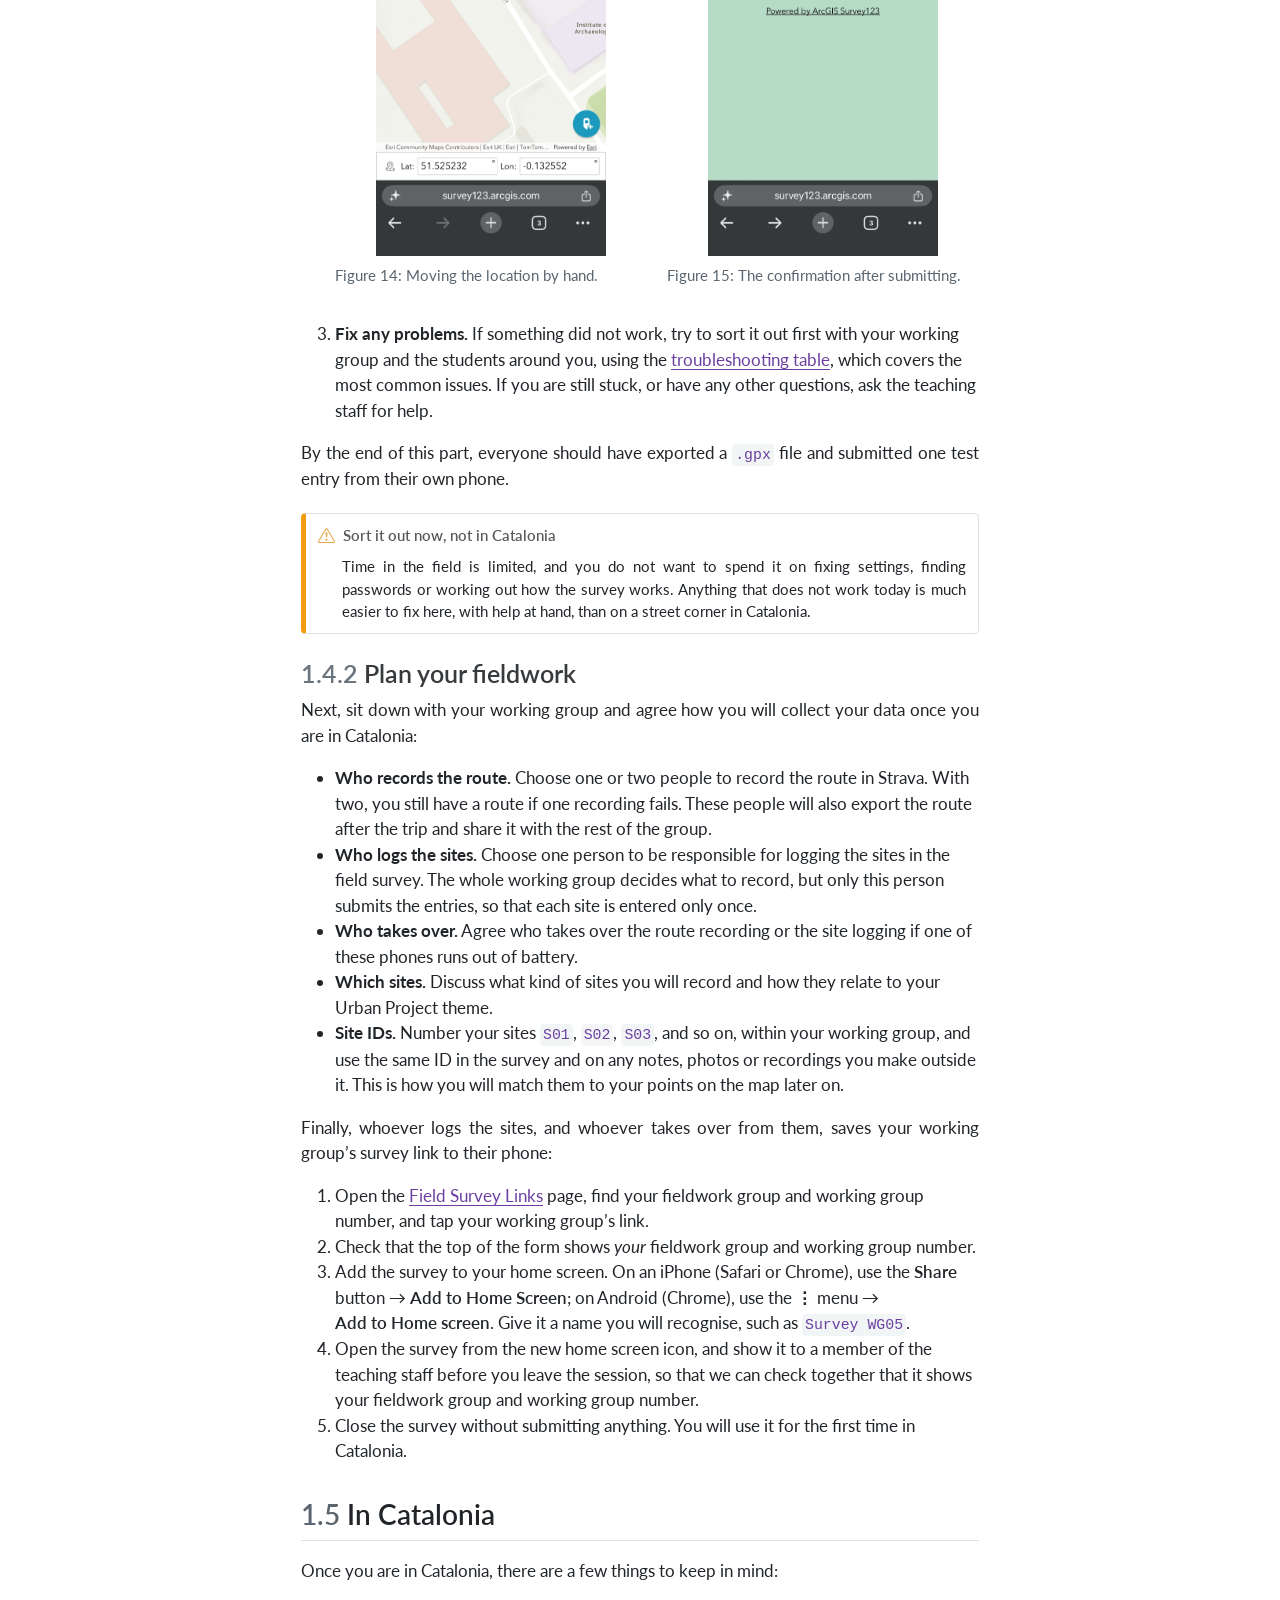
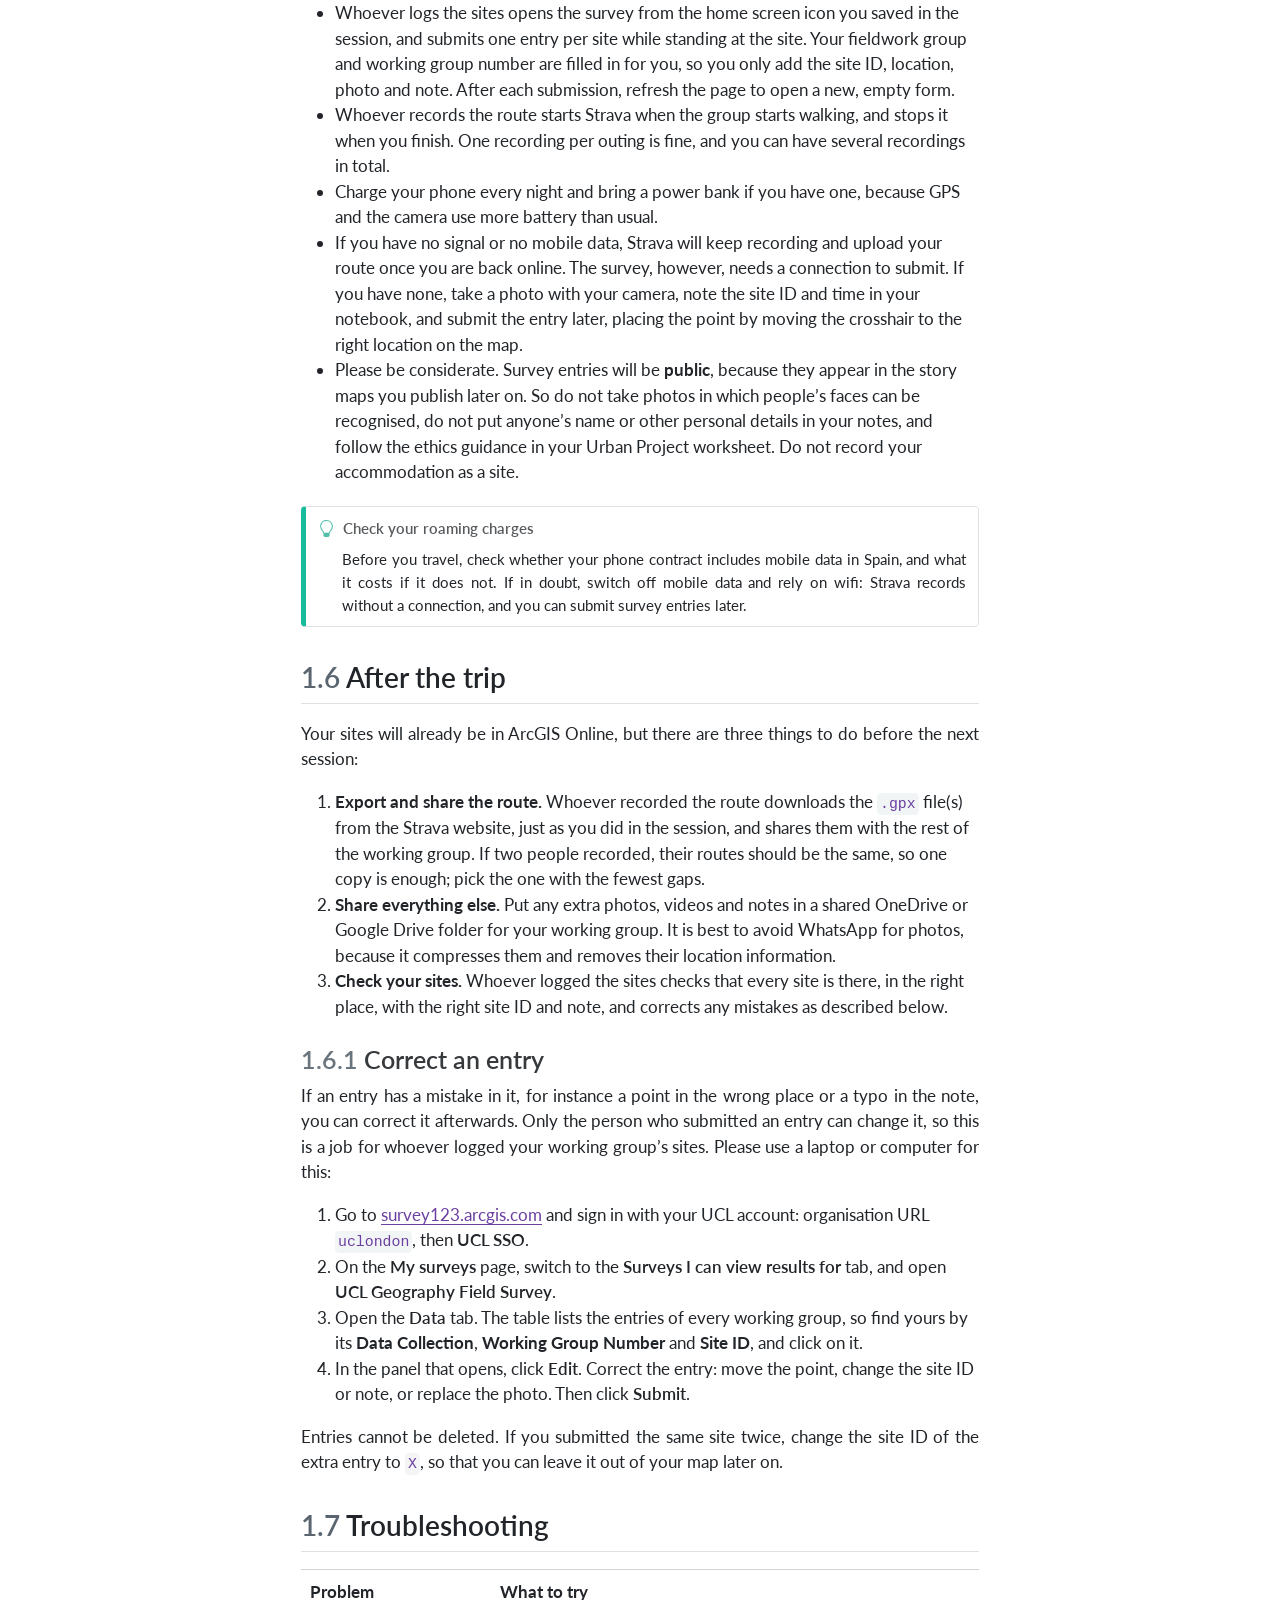
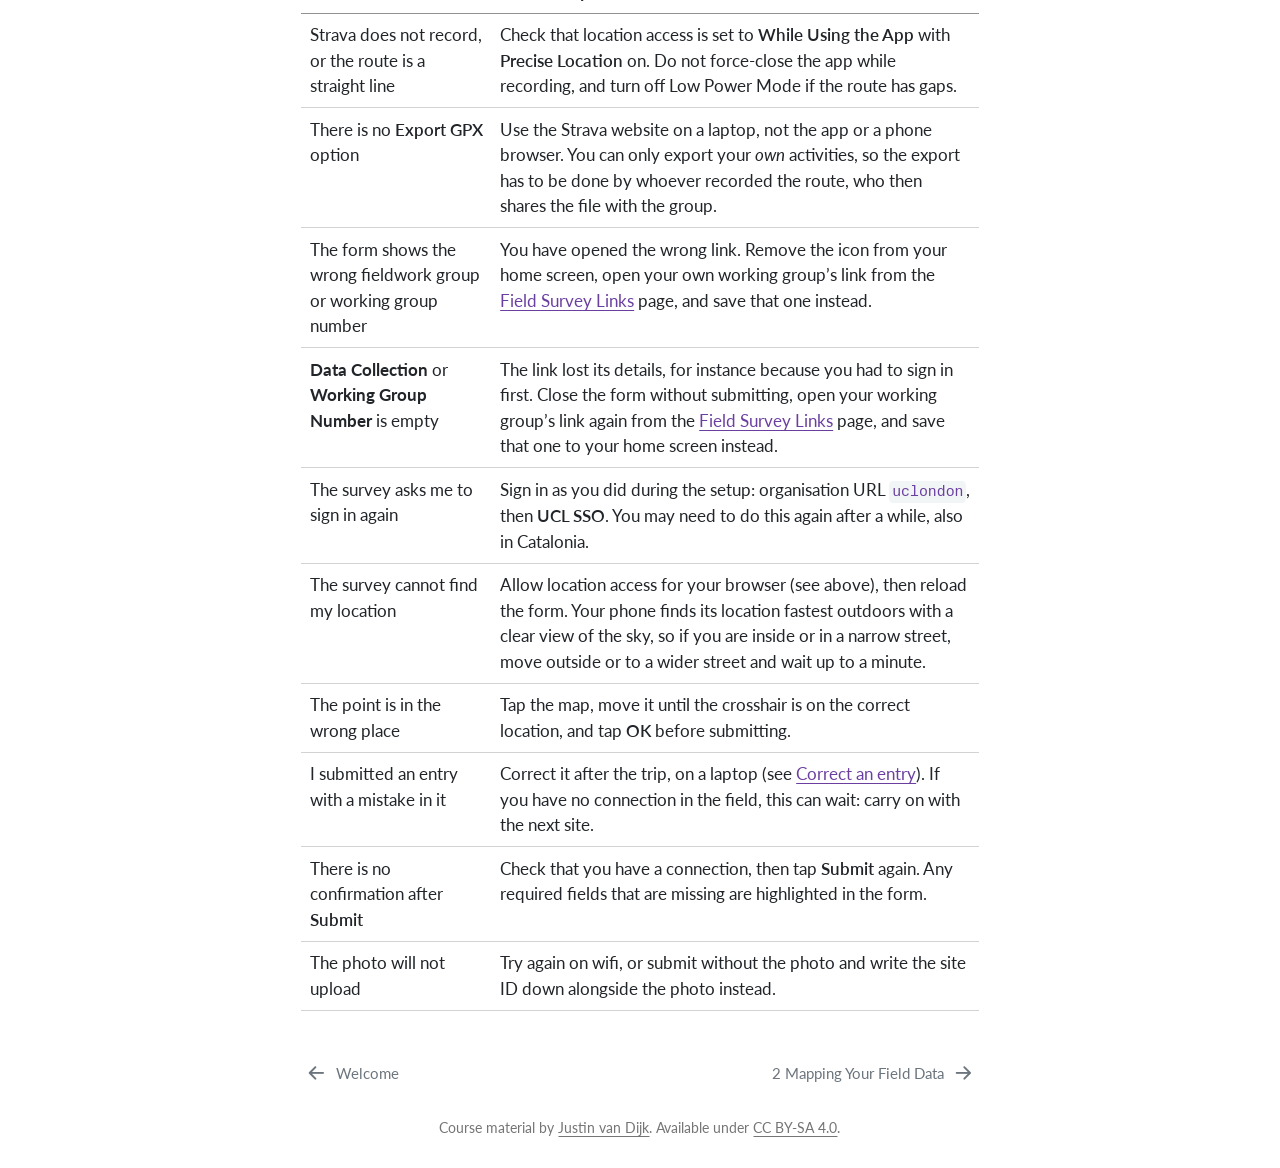
==== commit d7b606e8: "Pages 01-02: correct an entry in Survey123 after the trip; X for duplicates Co-Authored-By: Claude O" ====
--- a/docs/01-fieldwork.html
+++ b/docs/01-fieldwork.html
@@ -418,7 +418,10 @@
   <li><a href="#plan-your-fieldwork" id="toc-plan-your-fieldwork" class="nav-link" data-scroll-target="#plan-your-fieldwork"><span class="header-section-number">1.4.2</span> Plan your fieldwork</a></li>
   </ul></li>
   <li><a href="#in-catalonia" id="toc-in-catalonia" class="nav-link" data-scroll-target="#in-catalonia"><span class="header-section-number">1.5</span> In Catalonia</a></li>
-  <li><a href="#after-the-trip" id="toc-after-the-trip" class="nav-link" data-scroll-target="#after-the-trip"><span class="header-section-number">1.6</span> After the trip</a></li>
+  <li><a href="#after-the-trip" id="toc-after-the-trip" class="nav-link" data-scroll-target="#after-the-trip"><span class="header-section-number">1.6</span> After the trip</a>
+  <ul class="collapse">
+  <li><a href="#correct-an-entry" id="toc-correct-an-entry" class="nav-link" data-scroll-target="#correct-an-entry"><span class="header-section-number">1.6.1</span> Correct an entry</a></li>
+  </ul></li>
   <li><a href="#troubleshooting" id="toc-troubleshooting" class="nav-link" data-scroll-target="#troubleshooting"><span class="header-section-number">1.7</span> Troubleshooting</a></li>
   </ul></li>
   </ul>
@@ -839,11 +842,23 @@
 </section>
 <section id="after-the-trip" class="level2" data-number="1.6">
 <h2 data-number="1.6" class="anchored" data-anchor-id="after-the-trip"><span class="header-section-number">1.6</span> After the trip</h2>
-<p>Your sites will already be in ArcGIS Online, but there are two things to do before the next session:</p>
+<p>Your sites will already be in ArcGIS Online, but there are three things to do before the next session:</p>
 <ol type="1">
 <li><strong>Export and share the route.</strong> Whoever recorded the route downloads the <code>.gpx</code> file(s) from the Strava website, just as you did in the session, and shares them with the rest of the working group. If two people recorded, their routes should be the same, so one copy is enough; pick the one with the fewest gaps.</li>
 <li><strong>Share everything else.</strong> Put any extra photos, videos and notes in a shared OneDrive or Google Drive folder for your working group. It is best to avoid WhatsApp for photos, because it compresses them and removes their location information.</li>
+<li><strong>Check your sites.</strong> Whoever logged the sites checks that every site is there, in the right place, with the right site ID and note, and corrects any mistakes as described below.</li>
 </ol>
+<section id="correct-an-entry" class="level3" data-number="1.6.1">
+<h3 data-number="1.6.1" class="anchored" data-anchor-id="correct-an-entry"><span class="header-section-number">1.6.1</span> Correct an entry</h3>
+<p>If an entry has a mistake in it, for instance a point in the wrong place or a typo in the note, you can correct it afterwards. Only the person who submitted an entry can change it, so this is a job for whoever logged your working group’s sites. Please use a laptop or computer for this:</p>
+<ol type="1">
+<li>Go to <a href="https://survey123.arcgis.com">survey123.arcgis.com</a> and sign in with your UCL account: organisation URL <code>uclondon</code>, then <span class="ui">UCL SSO</span>.</li>
+<li>On the <span class="ui">My surveys</span> page, switch to the <span class="ui">Surveys I can view results for</span> tab, and open <span class="ui">UCL Geography Field Survey</span>.</li>
+<li>Open the <span class="ui">Data</span> tab. The table lists the entries of every working group, so find yours by its <strong>Data Collection</strong>, <strong>Working Group Number</strong> and <strong>Site ID</strong>, and click on it.</li>
+<li>In the panel that opens, click <span class="ui">Edit</span>. Correct the entry: move the point, change the site ID or note, or replace the photo. Then click <span class="ui">Submit</span>.</li>
+</ol>
+<p>Entries cannot be deleted. If you submitted the same site twice, change the site ID of the extra entry to <code>X</code>, so that you can leave it out of your map later on.</p>
+</section>
 </section>
 <section id="troubleshooting" class="level2" data-number="1.7">
 <h2 data-number="1.7" class="anchored" data-anchor-id="troubleshooting"><span class="header-section-number">1.7</span> Troubleshooting</h2>
@@ -885,7 +900,7 @@
 </tr>
 <tr class="even">
 <td style="text-align: left;">I submitted an entry with a mistake in it</td>
-<td style="text-align: left;">You cannot edit or delete an entry once it has been submitted, because everyone adds to the same layer. Submit a corrected entry instead, and write down the site ID of the wrong one: you can leave it out when you make your map.</td>
+<td style="text-align: left;">Correct it after the trip, on a laptop (see <a href="#correct-an-entry">Correct an entry</a>). If you have no connection in the field, this can wait: carry on with the next site.</td>
 </tr>
 <tr class="odd">
 <td style="text-align: left;">There is no confirmation after <span class="ui">Submit</span></td>
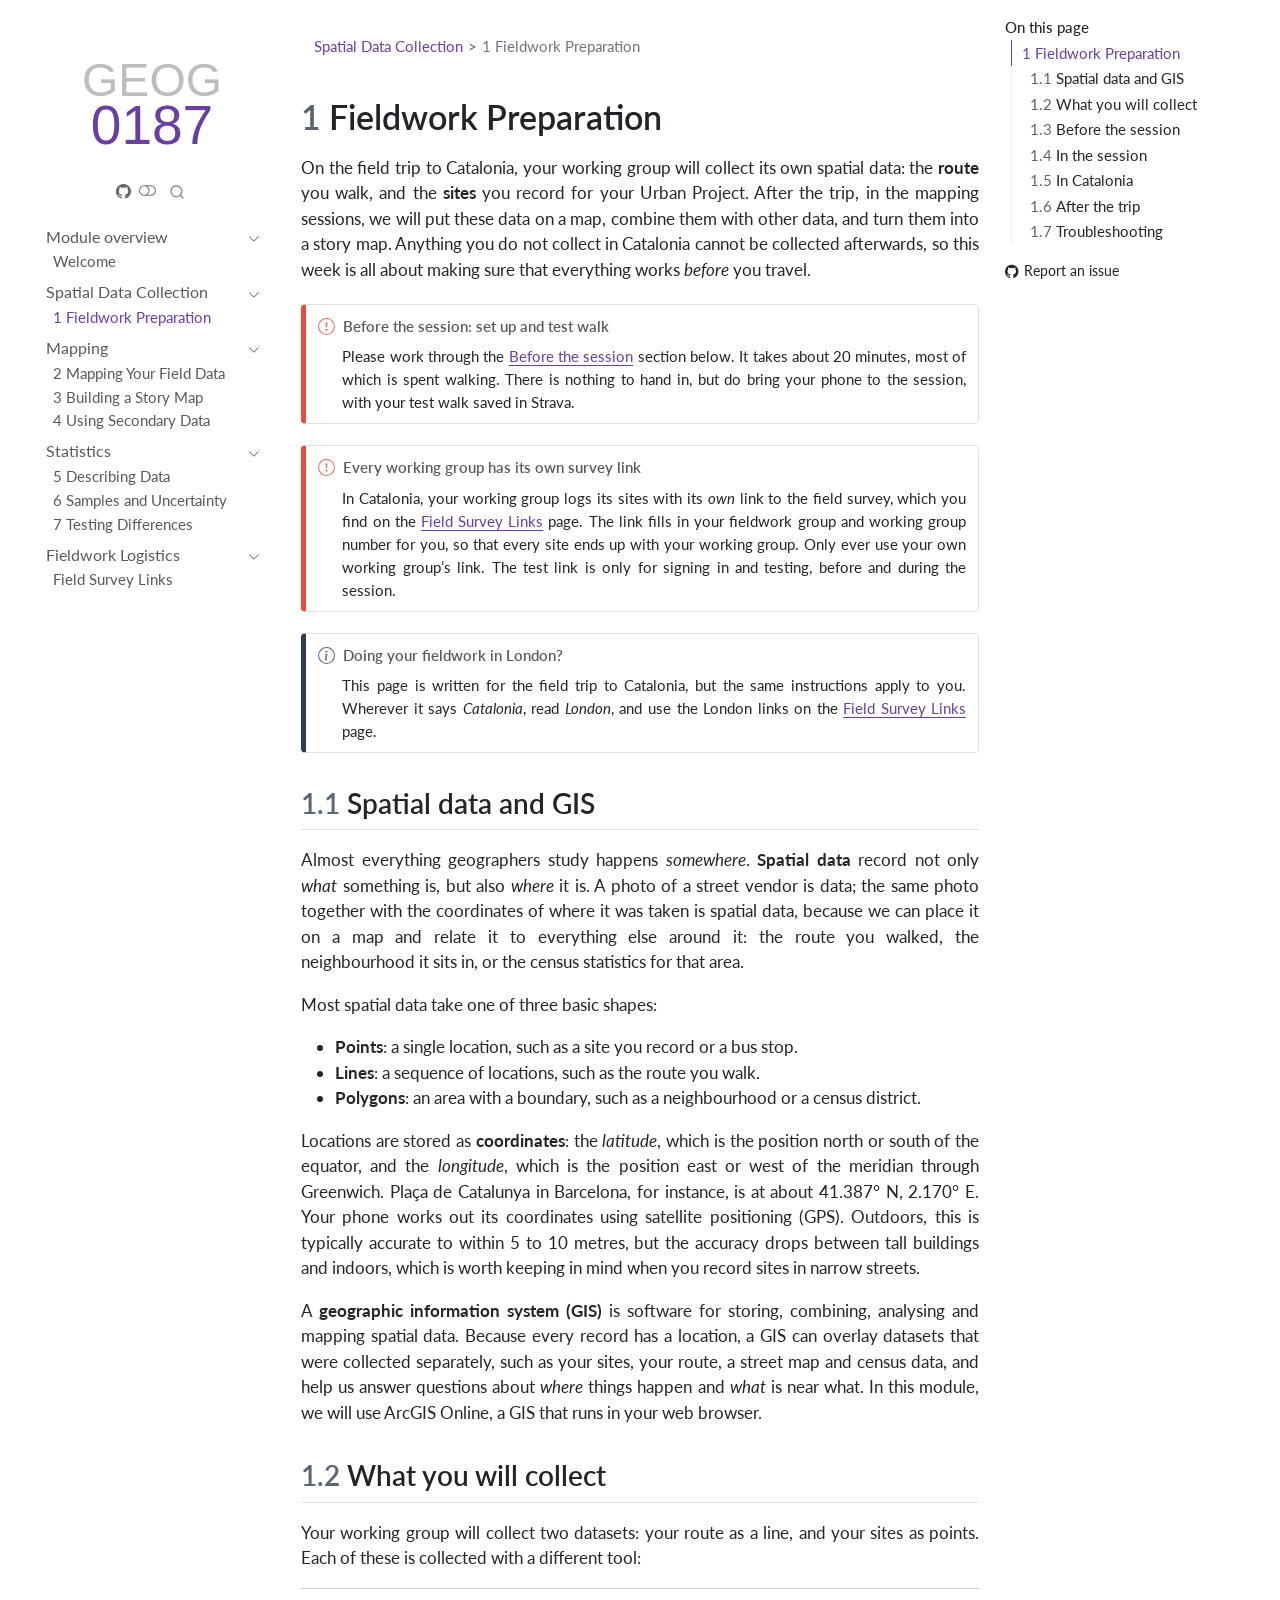
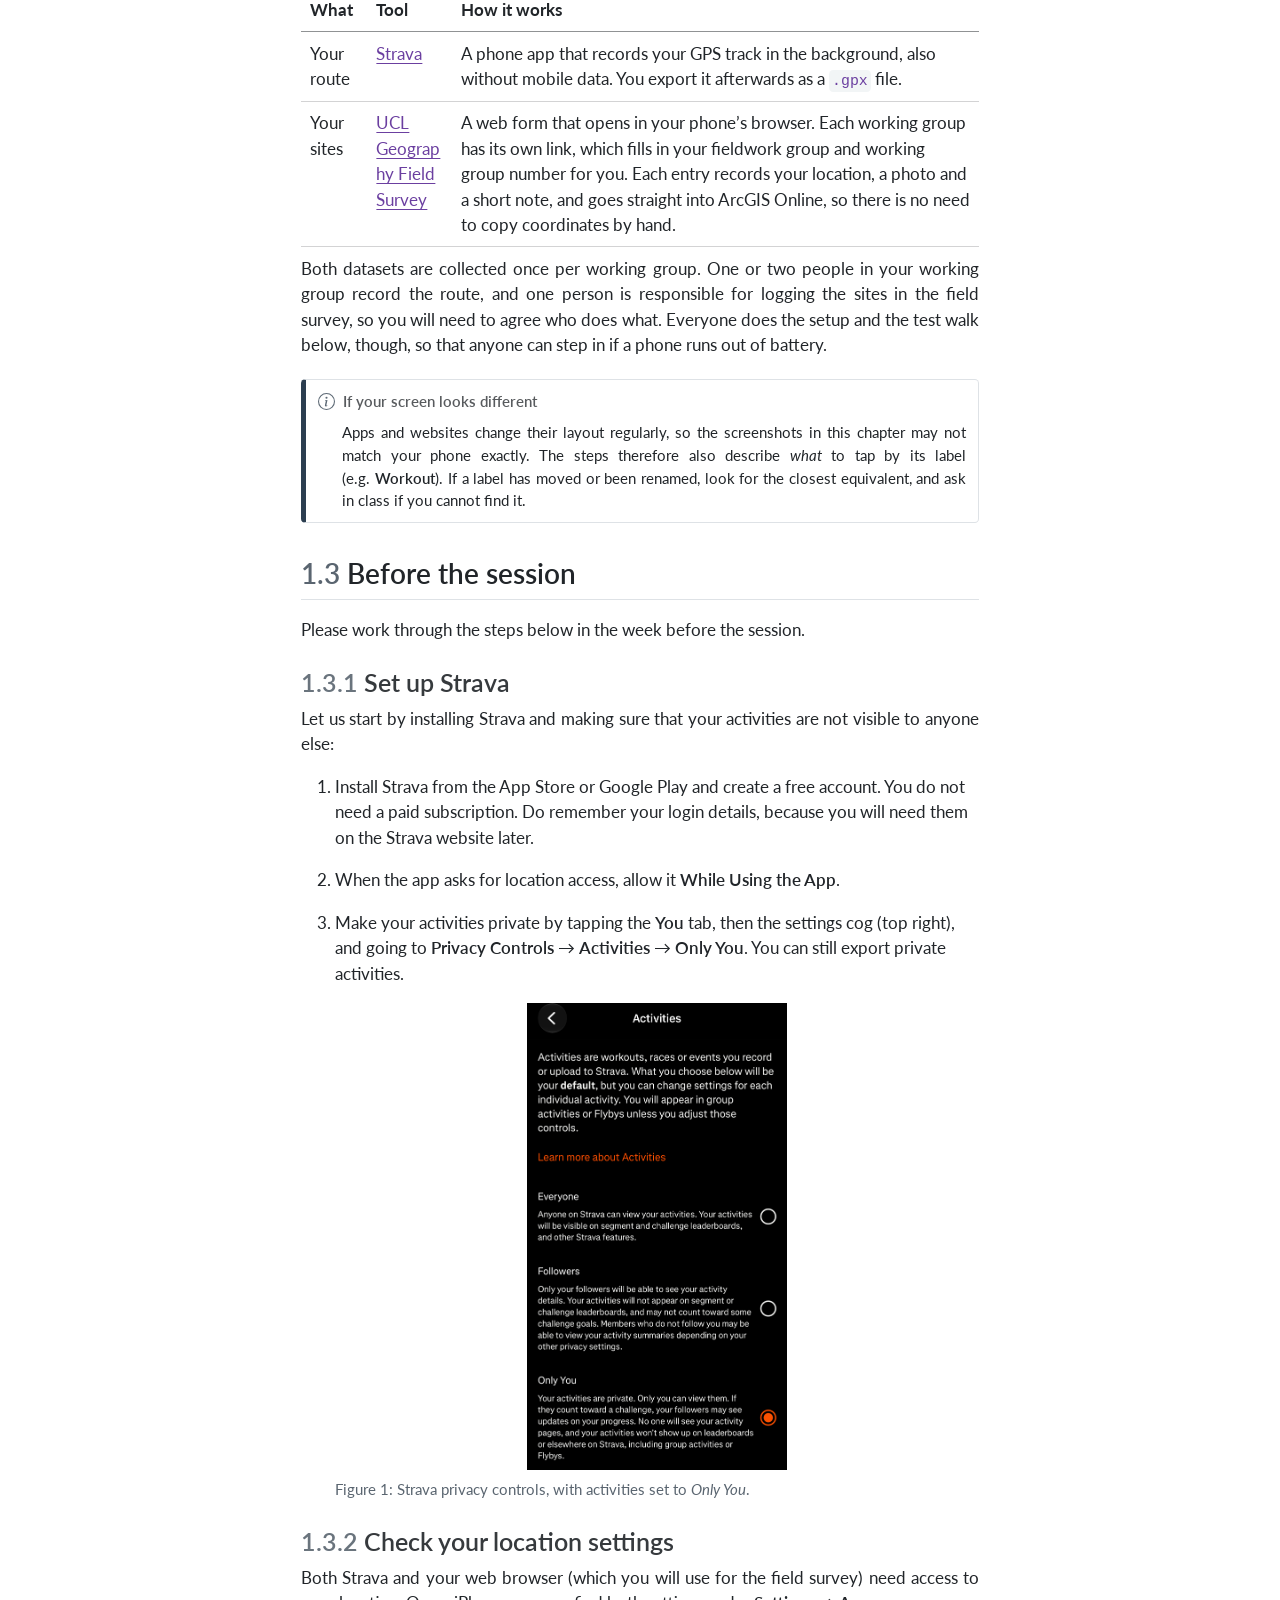
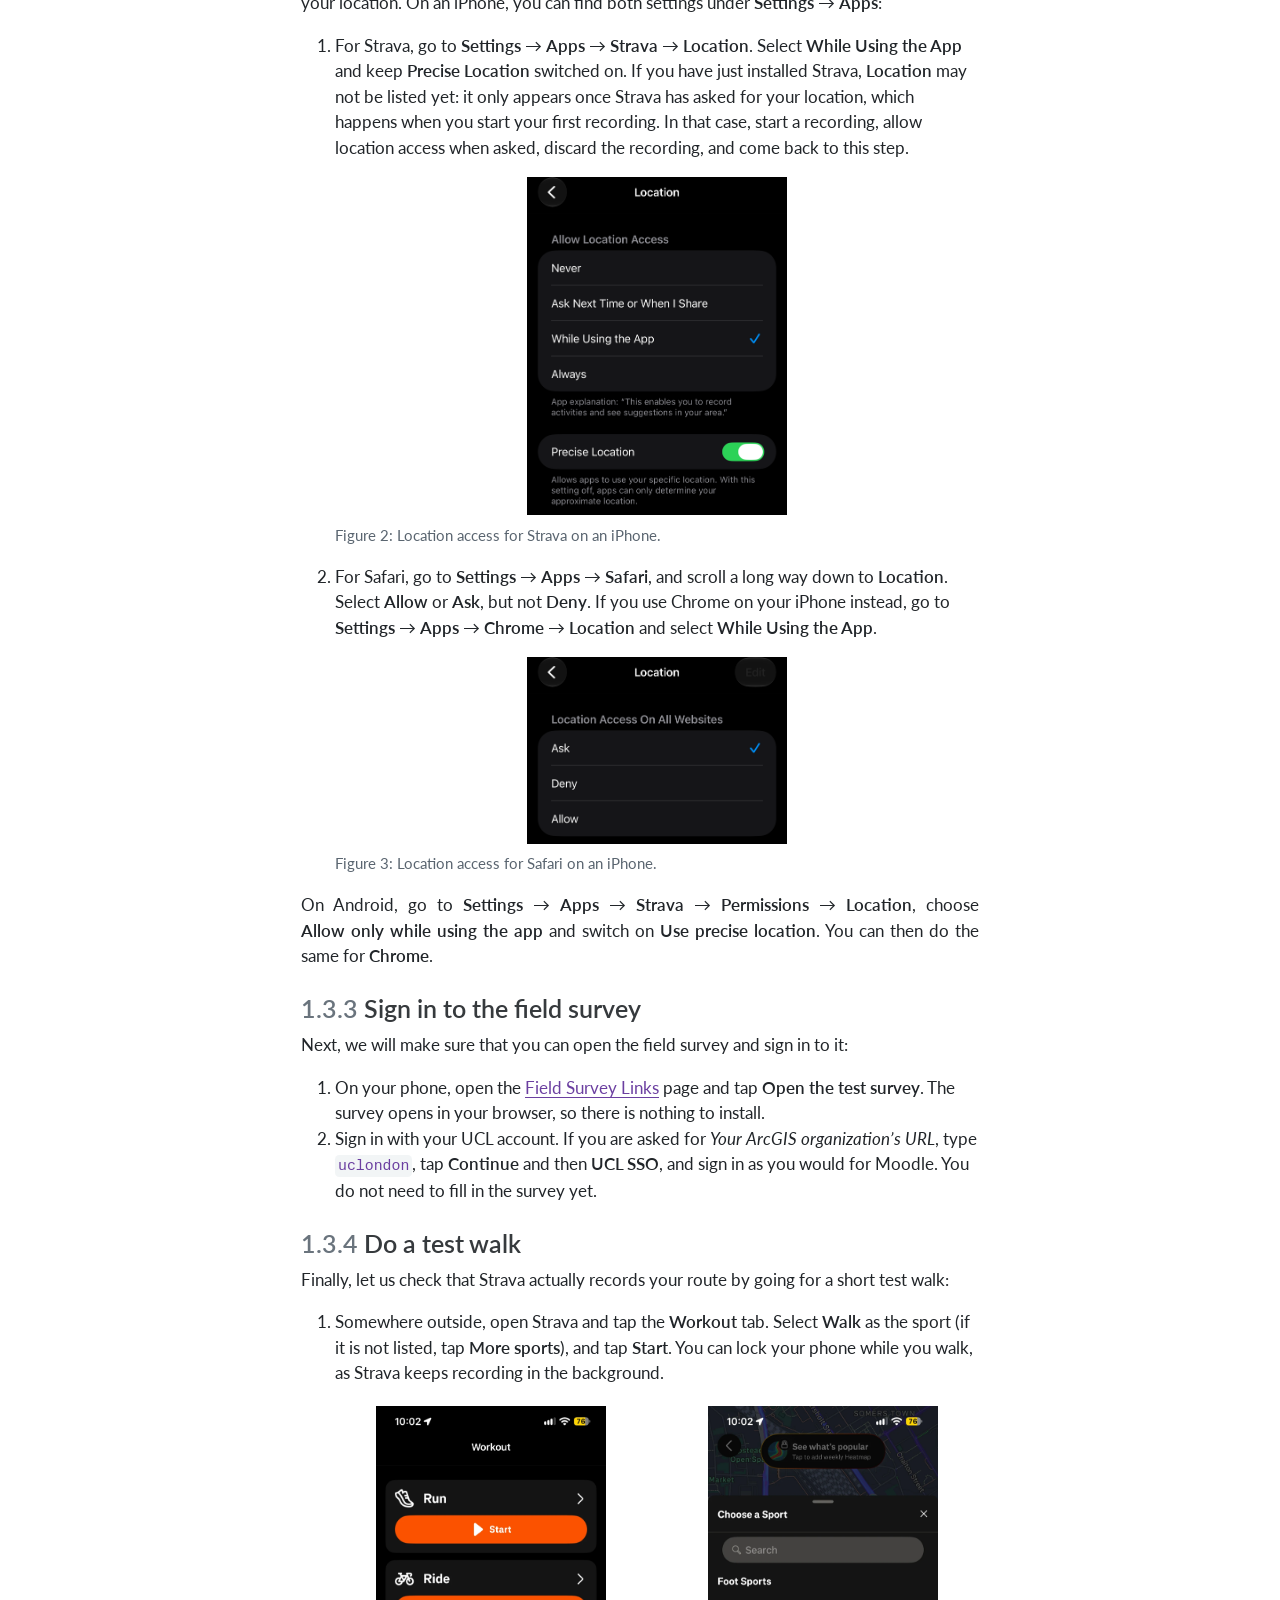
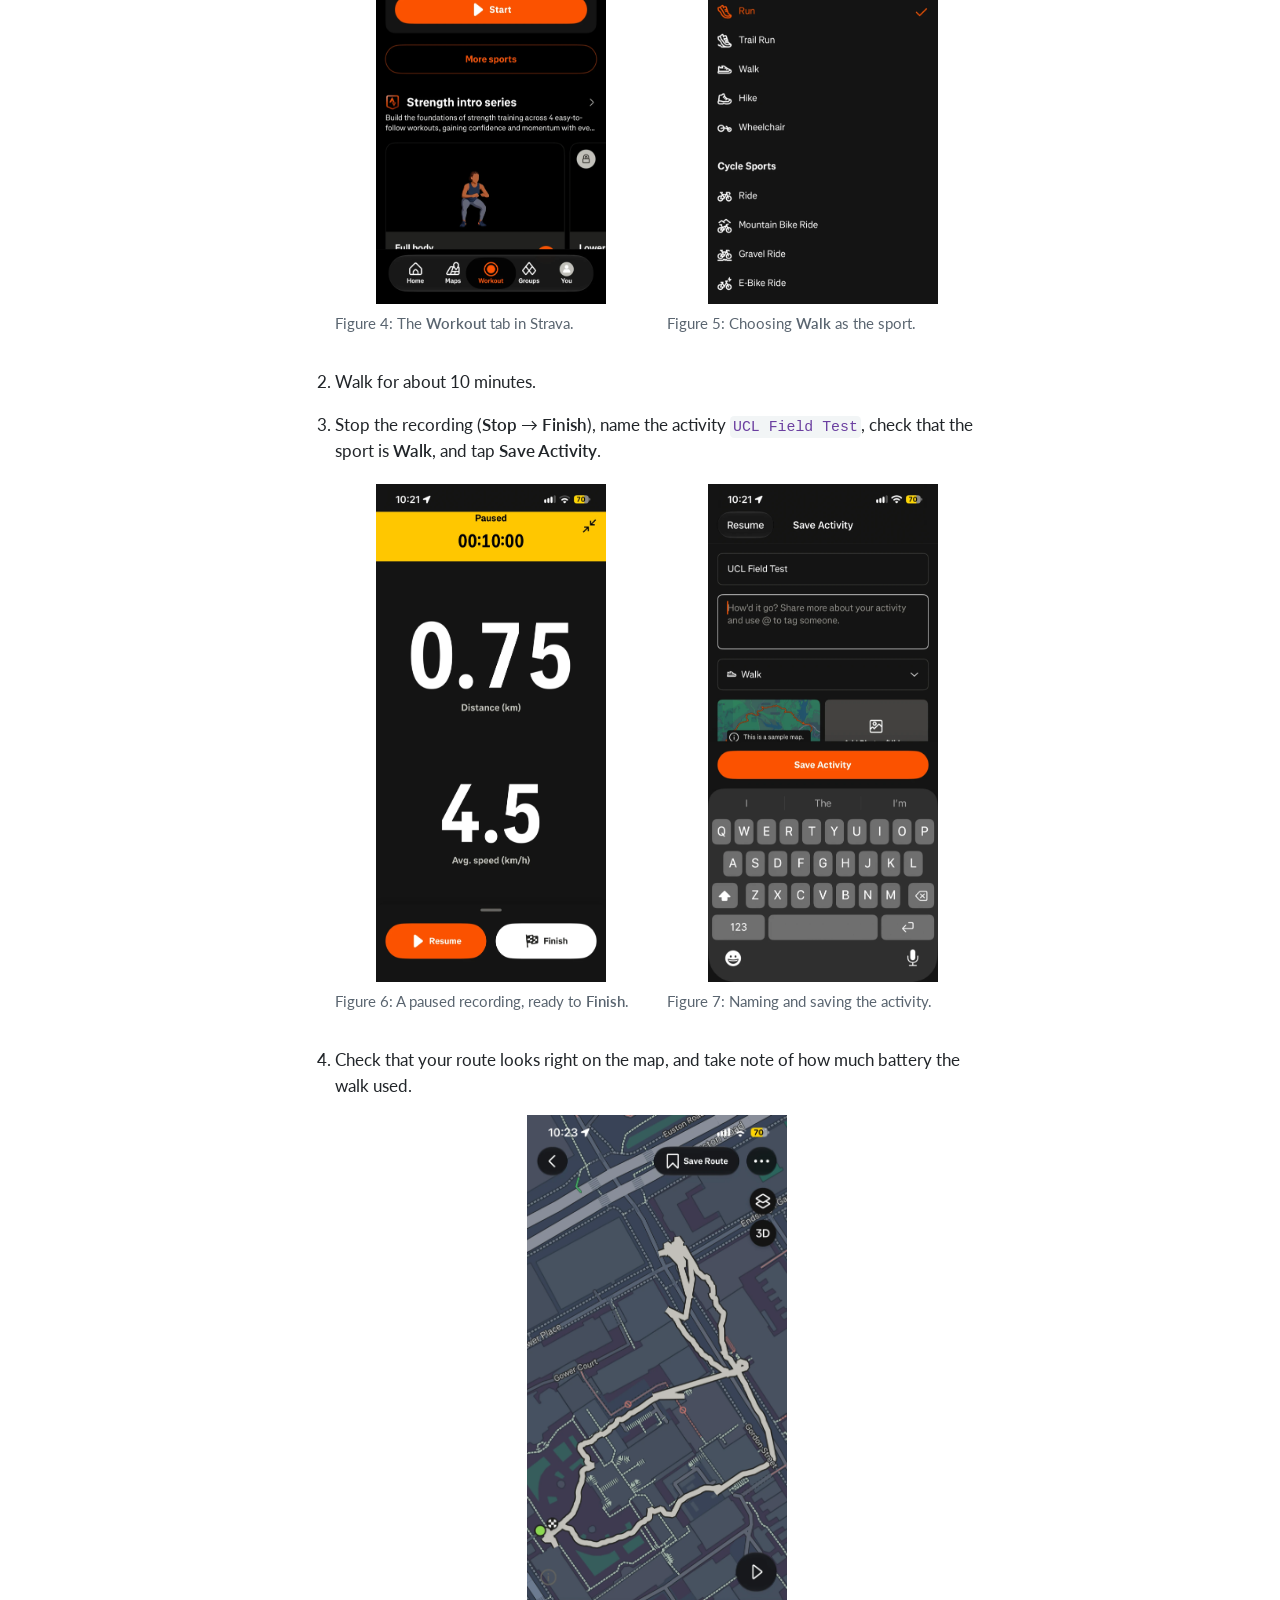
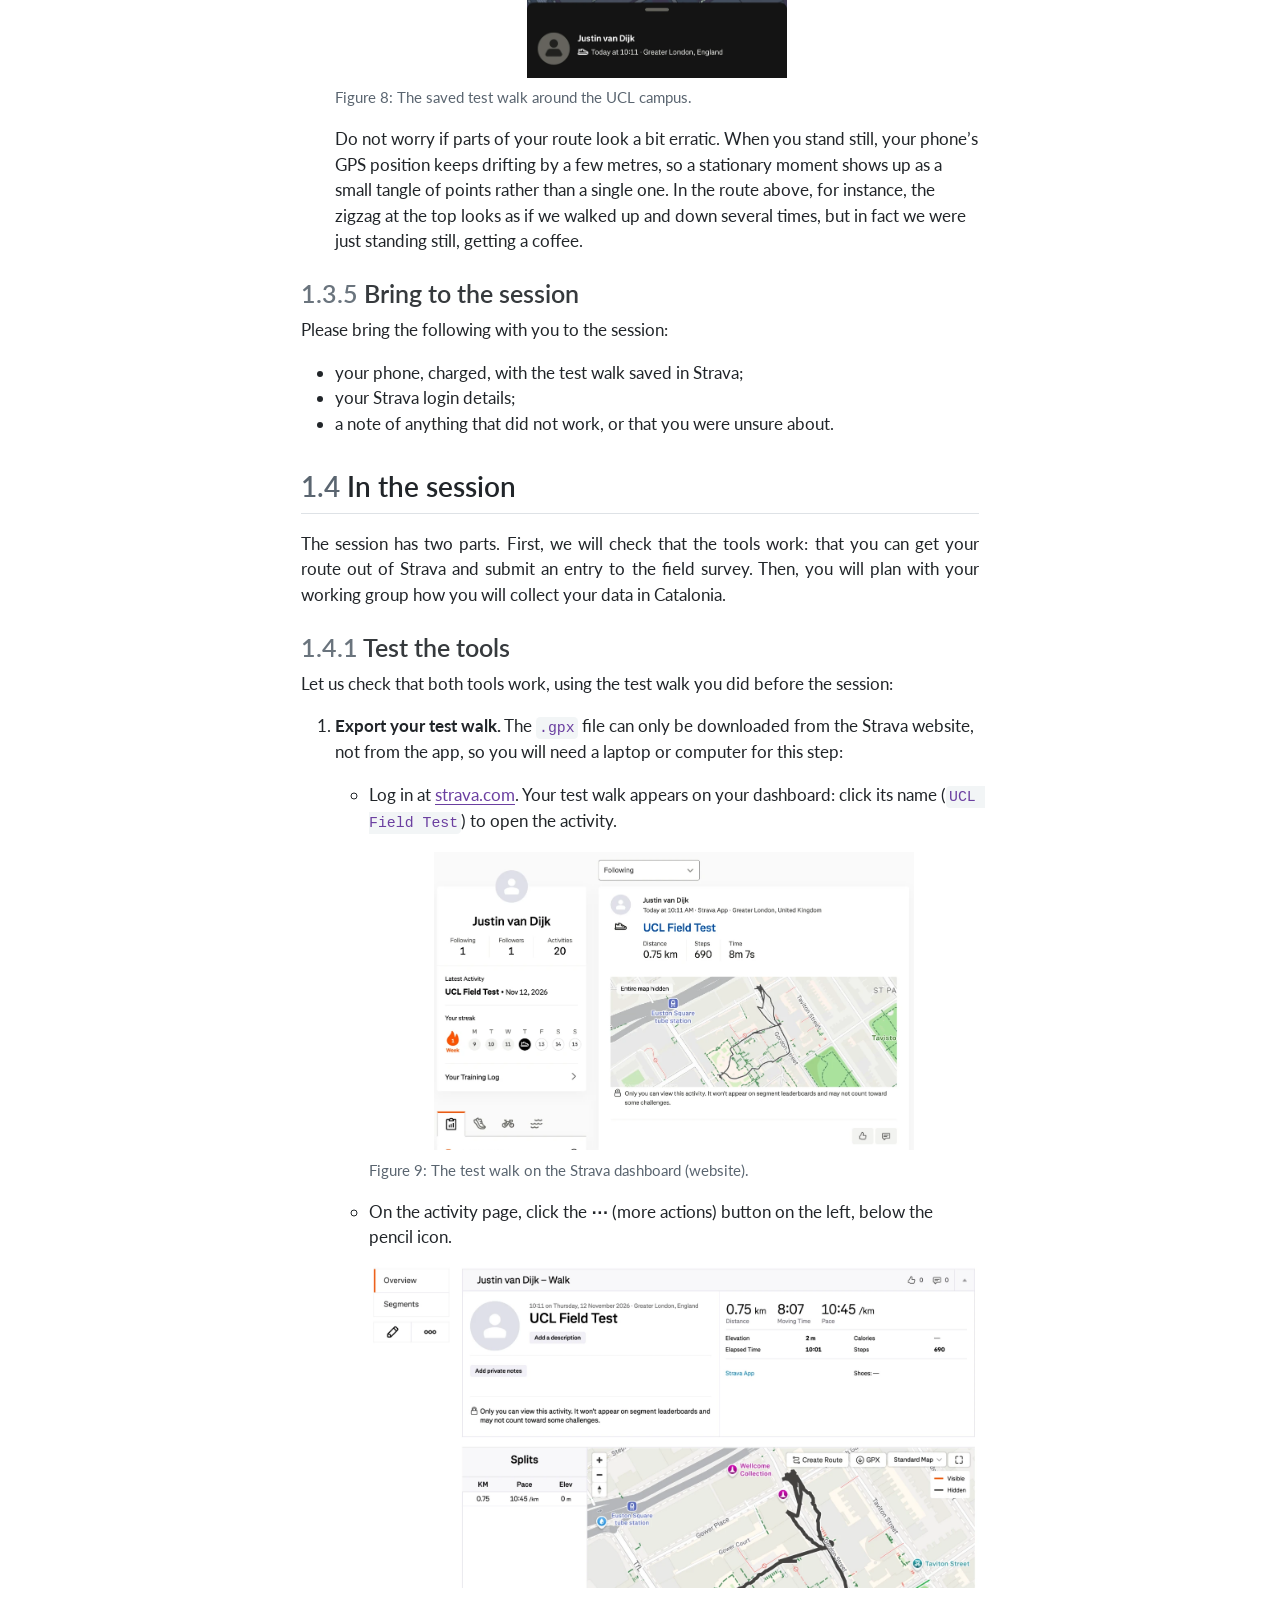
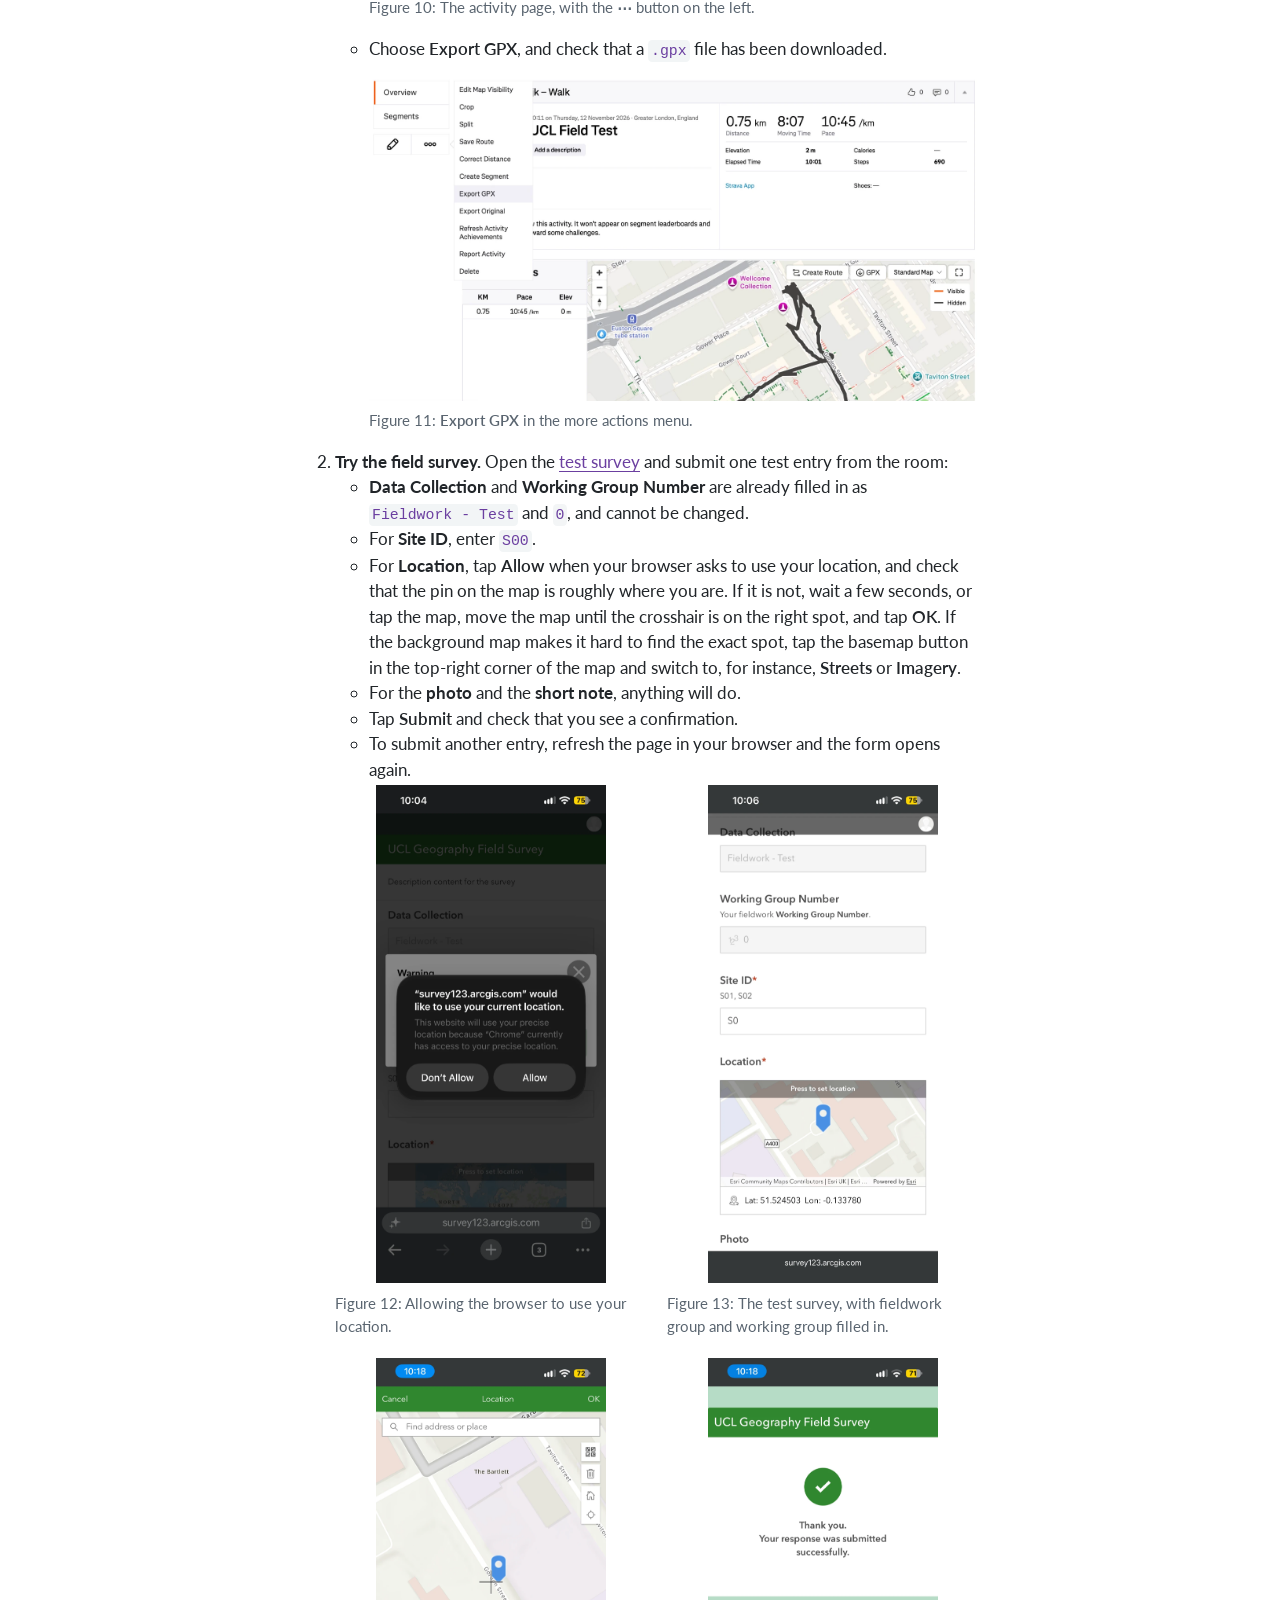
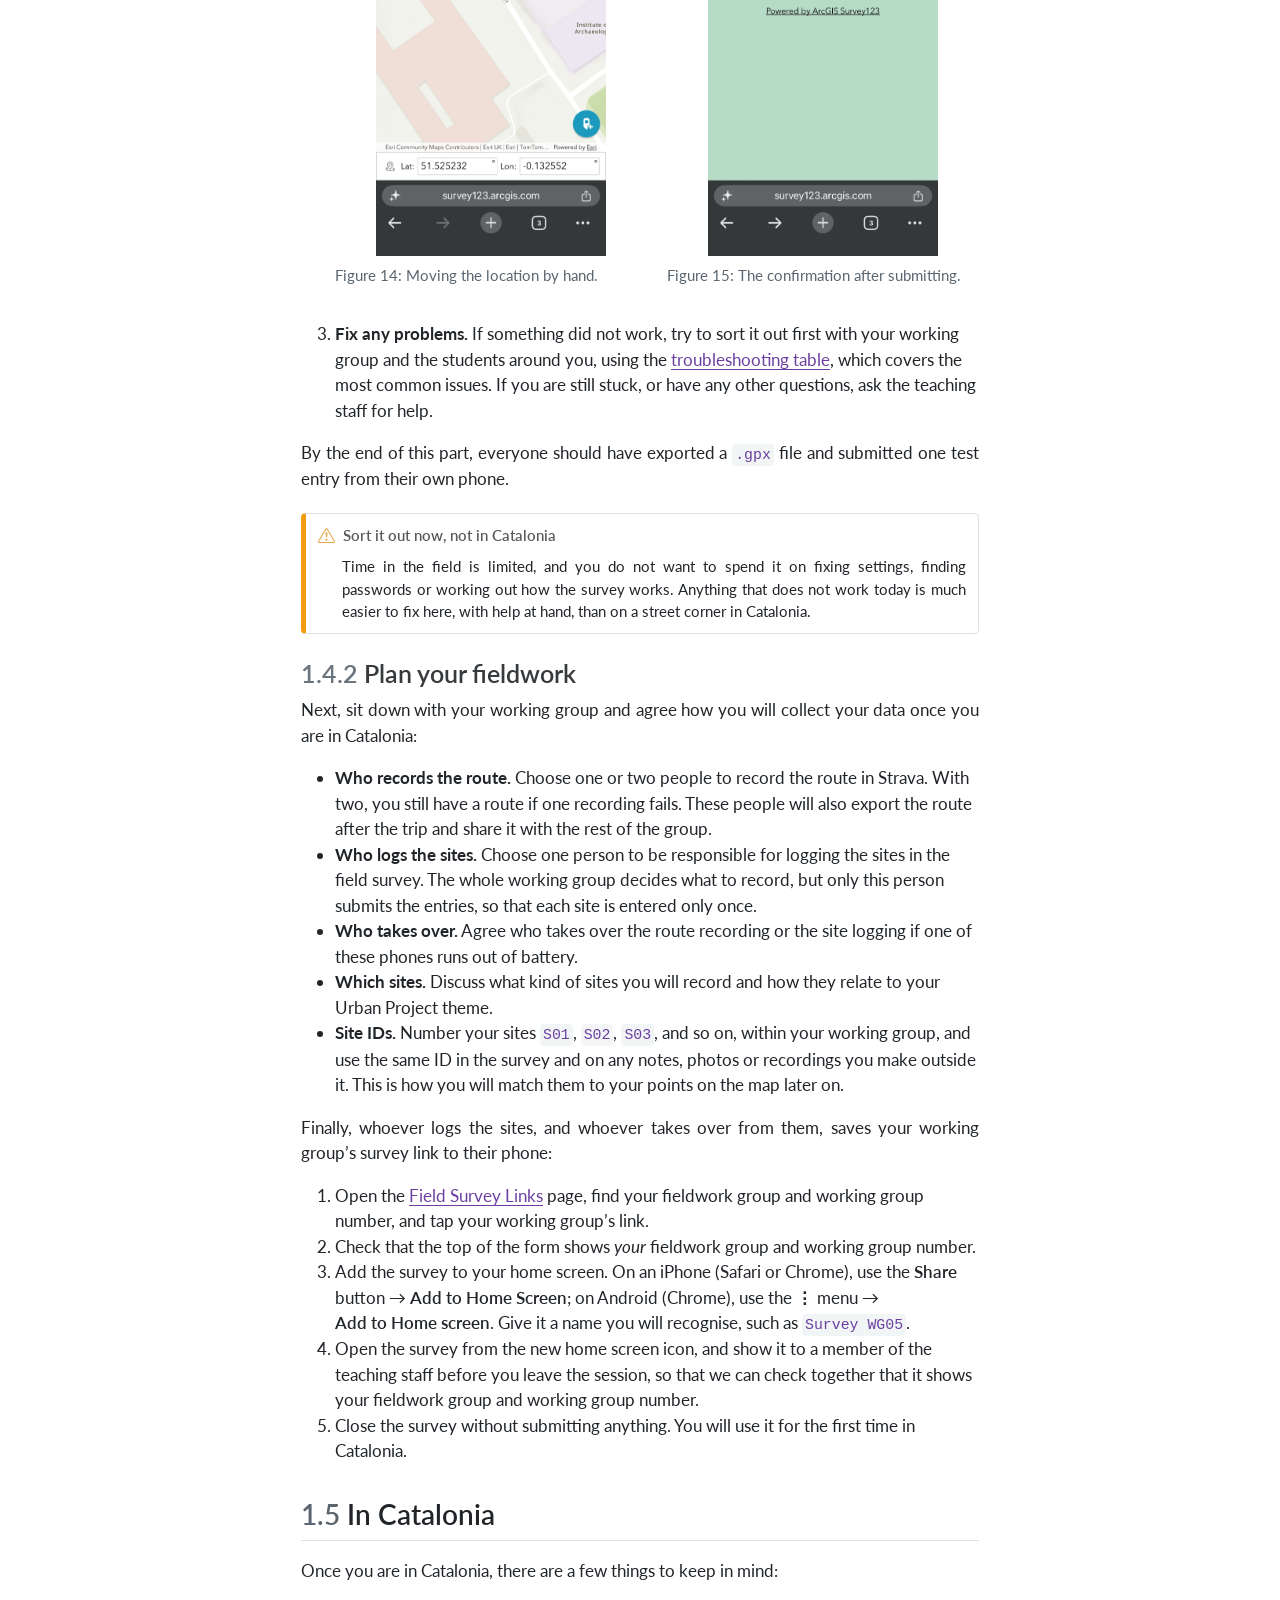
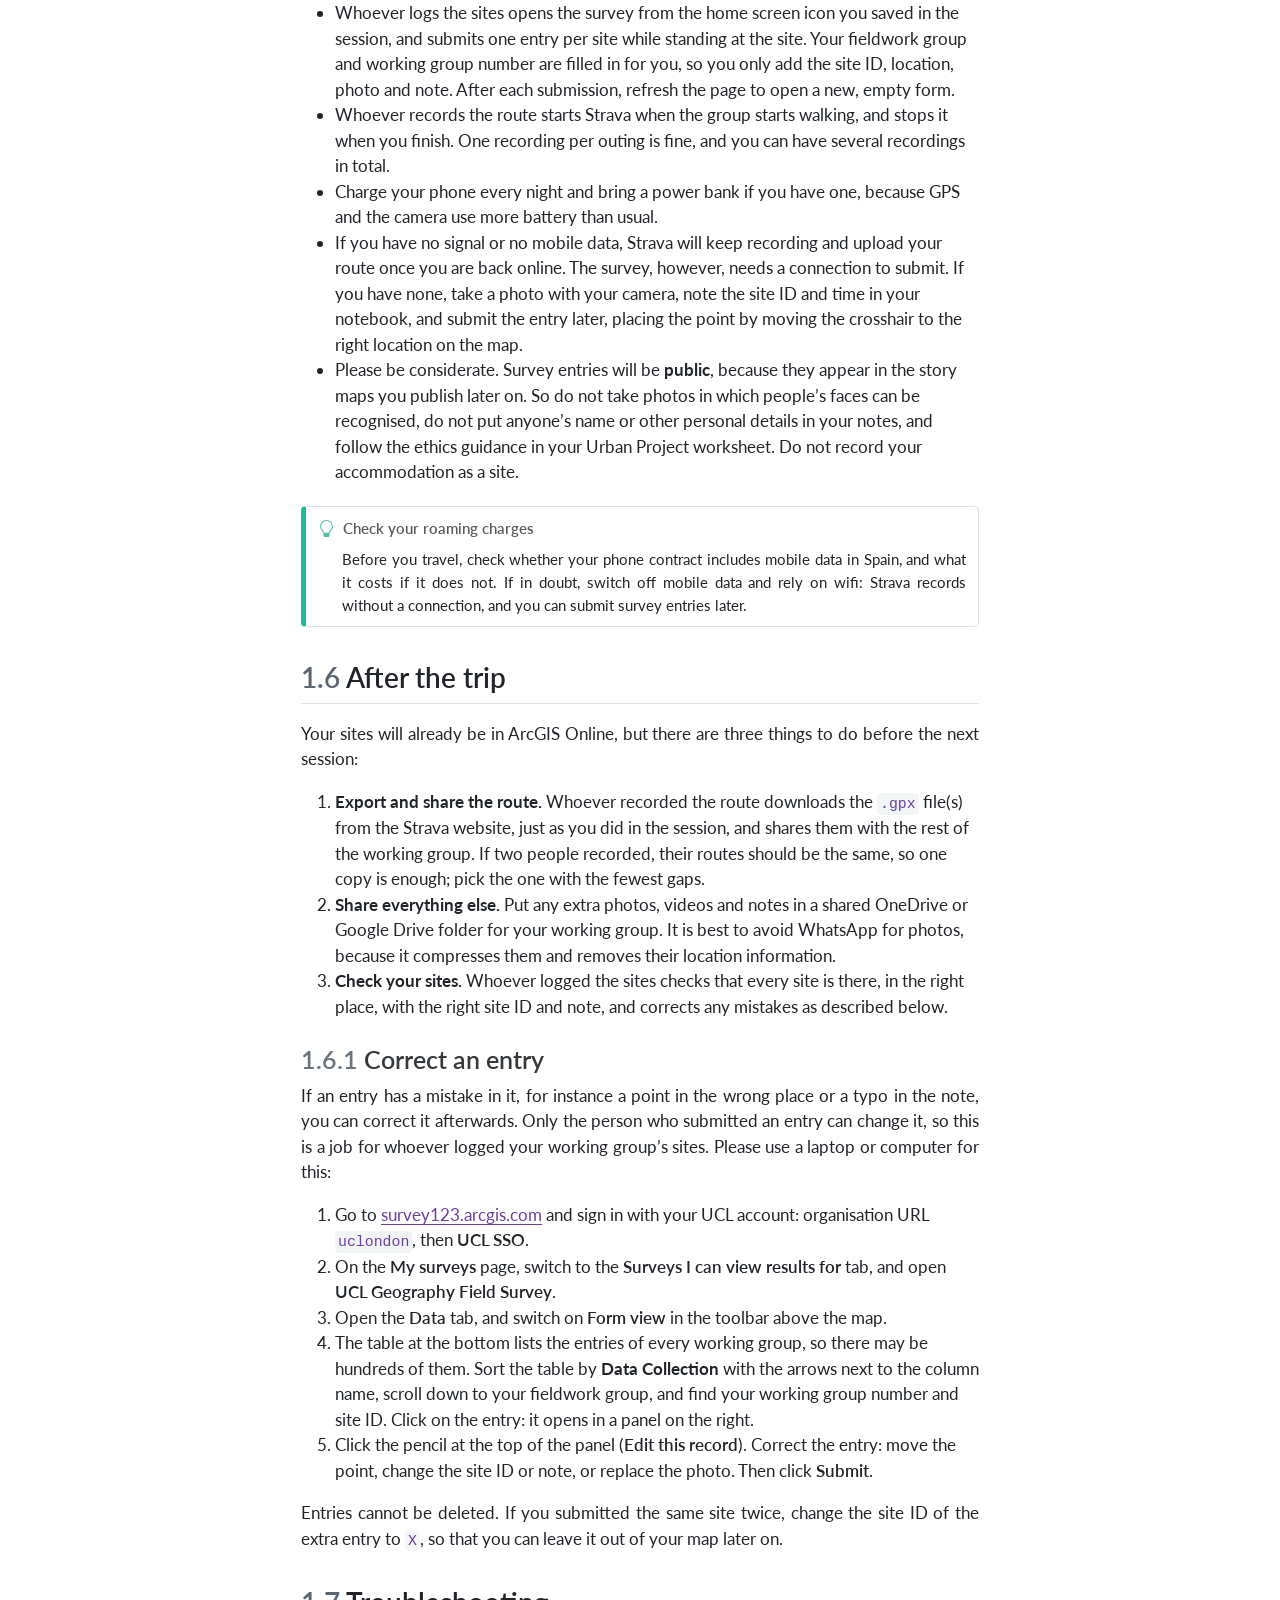
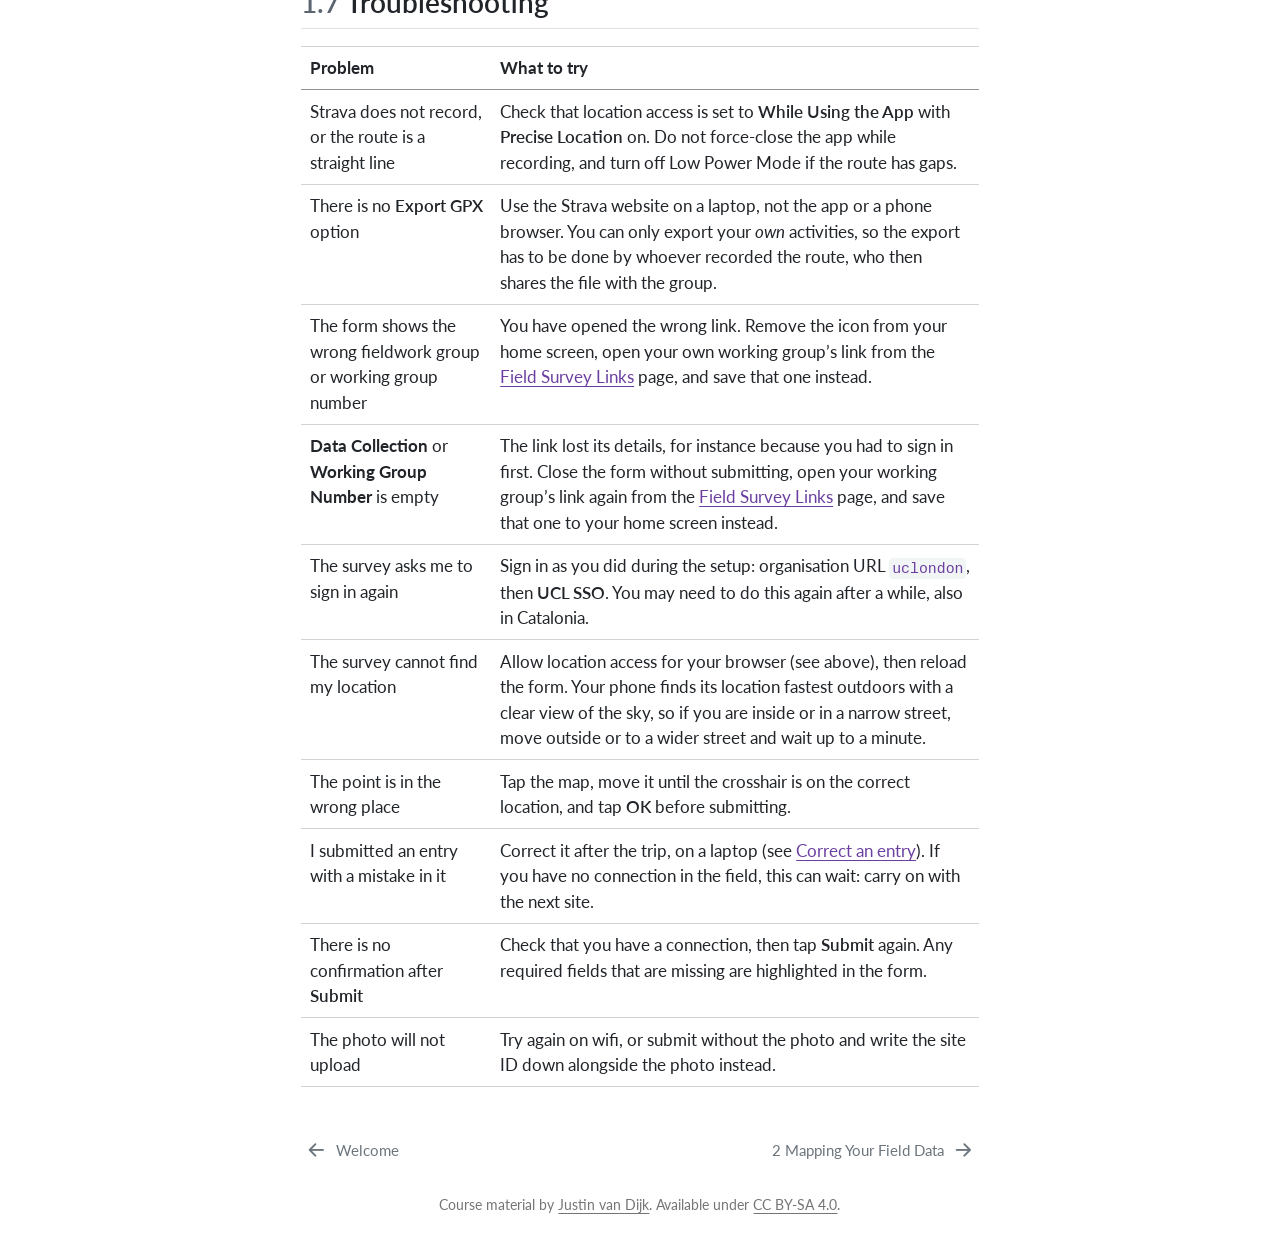
==== commit a51ccc84: "Pages 01-04: correction steps match Survey123 (Form view, Edit this record); consistency fixes Co-Au" ====
--- a/docs/01-fieldwork.html
+++ b/docs/01-fieldwork.html
@@ -535,7 +535,7 @@
 <p>Let us start by installing Strava and making sure that your activities are not visible to anyone else:</p>
 <ol type="1">
 <li><p>Install Strava from the App Store or Google Play and create a free account. You do not need a paid subscription. Do remember your login details, because you will need them on the Strava website later.</p></li>
-<li><p>When the app asks for location access, allow it <strong>While Using the App</strong>.</p></li>
+<li><p>When the app asks for location access, allow it <span class="ui">While Using the App</span>.</p></li>
 <li><p>Make your activities private by tapping the <span class="ui">You</span> tab, then the settings cog (top right), and going to <span class="ui">Privacy Controls</span> → <span class="ui">Activities</span> → <span class="ui">Only You</span>. You can still export private activities.</p>
 <div id="fig-strava-privacy" class="quarto-float quarto-figure quarto-figure-center anchored" alt="Strava privacy settings with activities set to Only You">
 <figure class="quarto-float quarto-float-fig figure">
@@ -854,8 +854,9 @@
 <ol type="1">
 <li>Go to <a href="https://survey123.arcgis.com">survey123.arcgis.com</a> and sign in with your UCL account: organisation URL <code>uclondon</code>, then <span class="ui">UCL SSO</span>.</li>
 <li>On the <span class="ui">My surveys</span> page, switch to the <span class="ui">Surveys I can view results for</span> tab, and open <span class="ui">UCL Geography Field Survey</span>.</li>
-<li>Open the <span class="ui">Data</span> tab. The table lists the entries of every working group, so find yours by its <strong>Data Collection</strong>, <strong>Working Group Number</strong> and <strong>Site ID</strong>, and click on it.</li>
-<li>In the panel that opens, click <span class="ui">Edit</span>. Correct the entry: move the point, change the site ID or note, or replace the photo. Then click <span class="ui">Submit</span>.</li>
+<li>Open the <span class="ui">Data</span> tab, and switch on <span class="ui">Form view</span> in the toolbar above the map.</li>
+<li>The table at the bottom lists the entries of every working group, so there may be hundreds of them. Sort the table by <strong>Data Collection</strong> with the arrows next to the column name, scroll down to your fieldwork group, and find your working group number and site ID. Click on the entry: it opens in a panel on the right.</li>
+<li>Click the pencil at the top of the panel (<span class="ui">Edit this record</span>). Correct the entry: move the point, change the site ID or note, or replace the photo. Then click <span class="ui">Submit</span>.</li>
 </ol>
 <p>Entries cannot be deleted. If you submitted the same site twice, change the site ID of the extra entry to <code>X</code>, so that you can leave it out of your map later on.</p>
 </section>
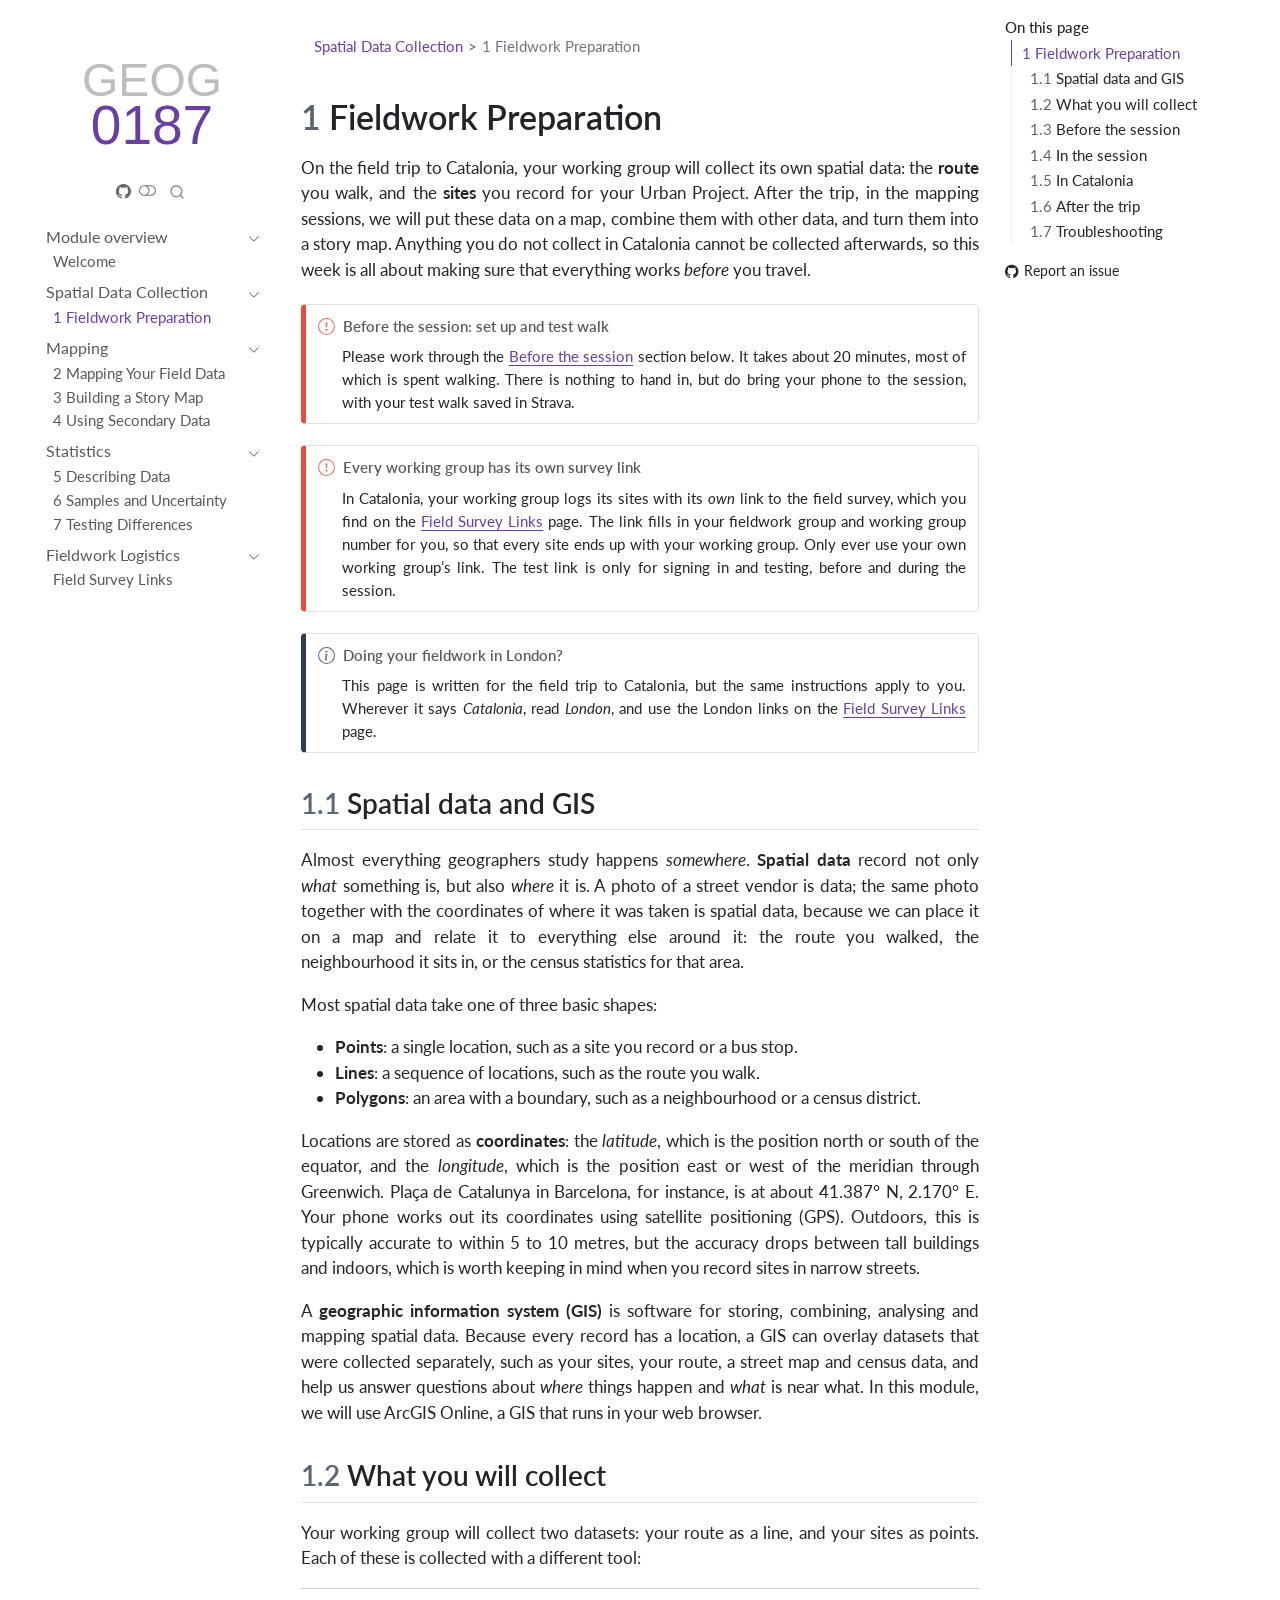
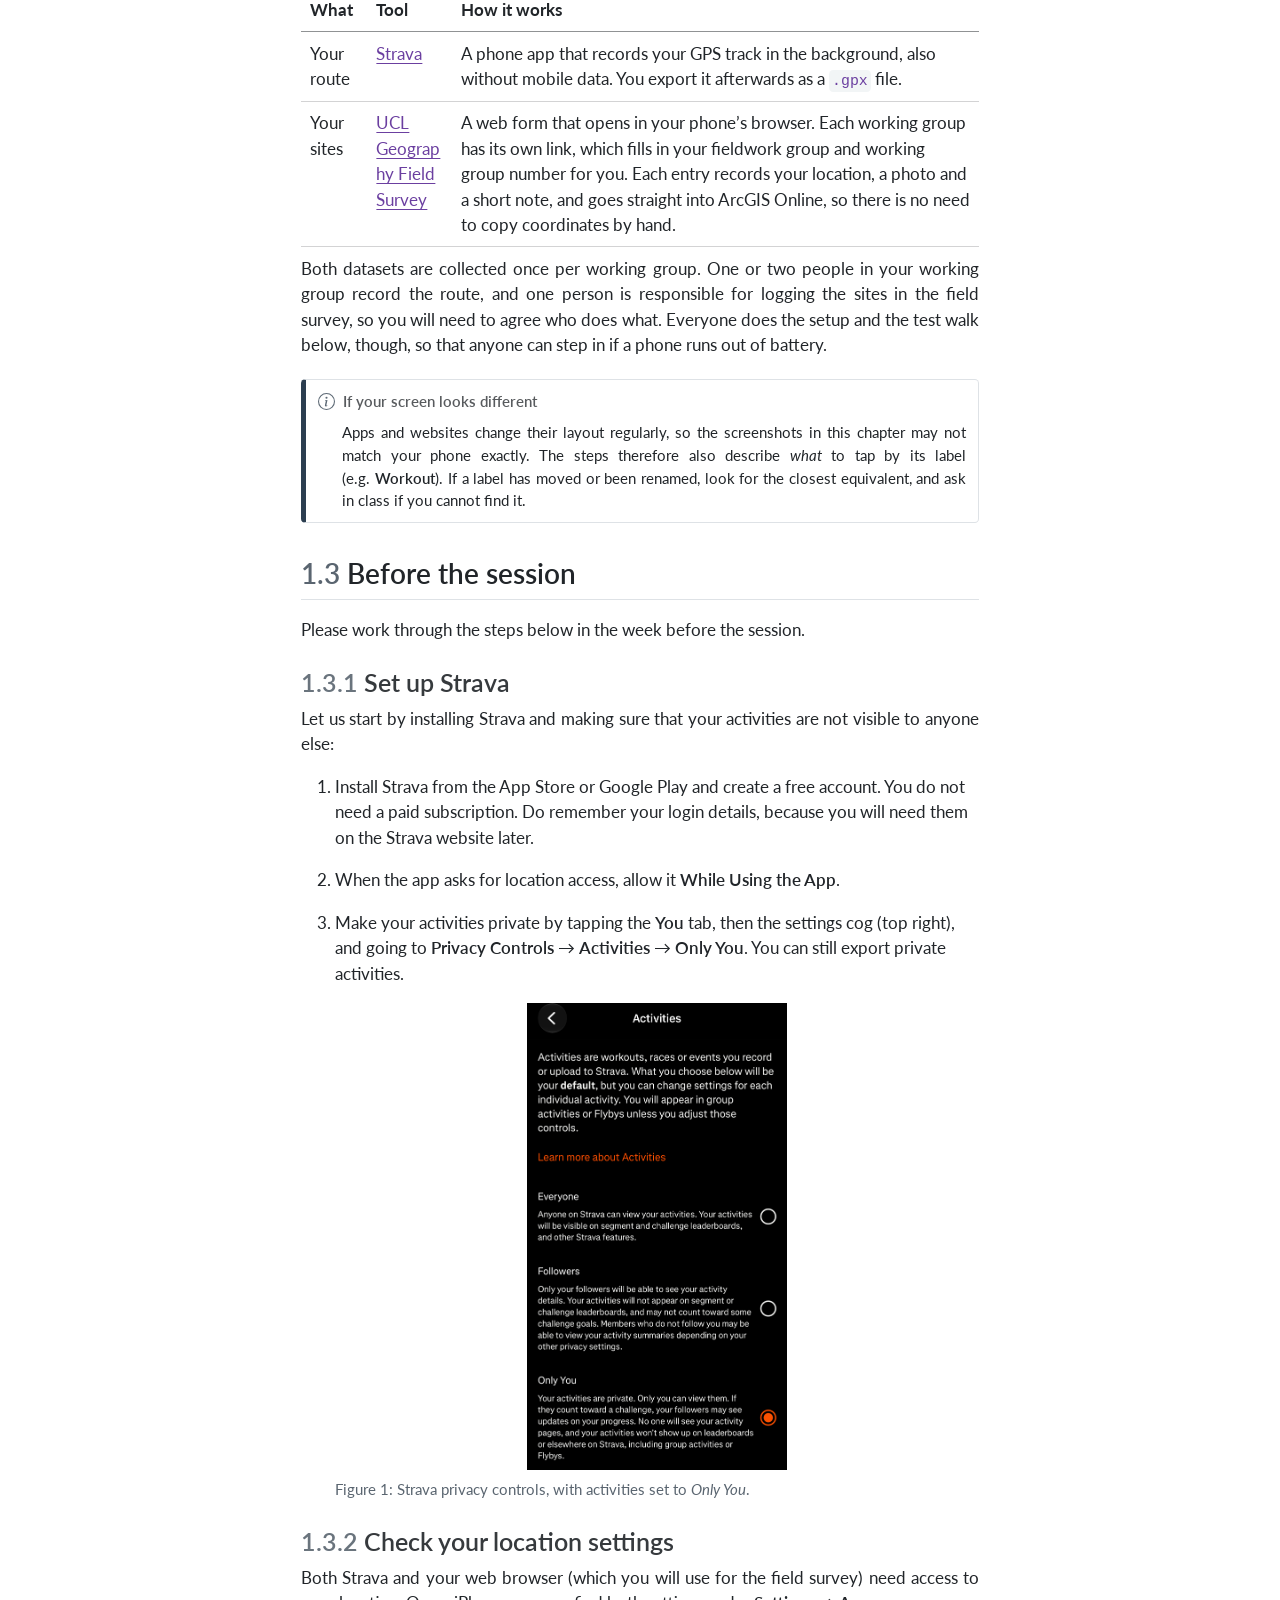
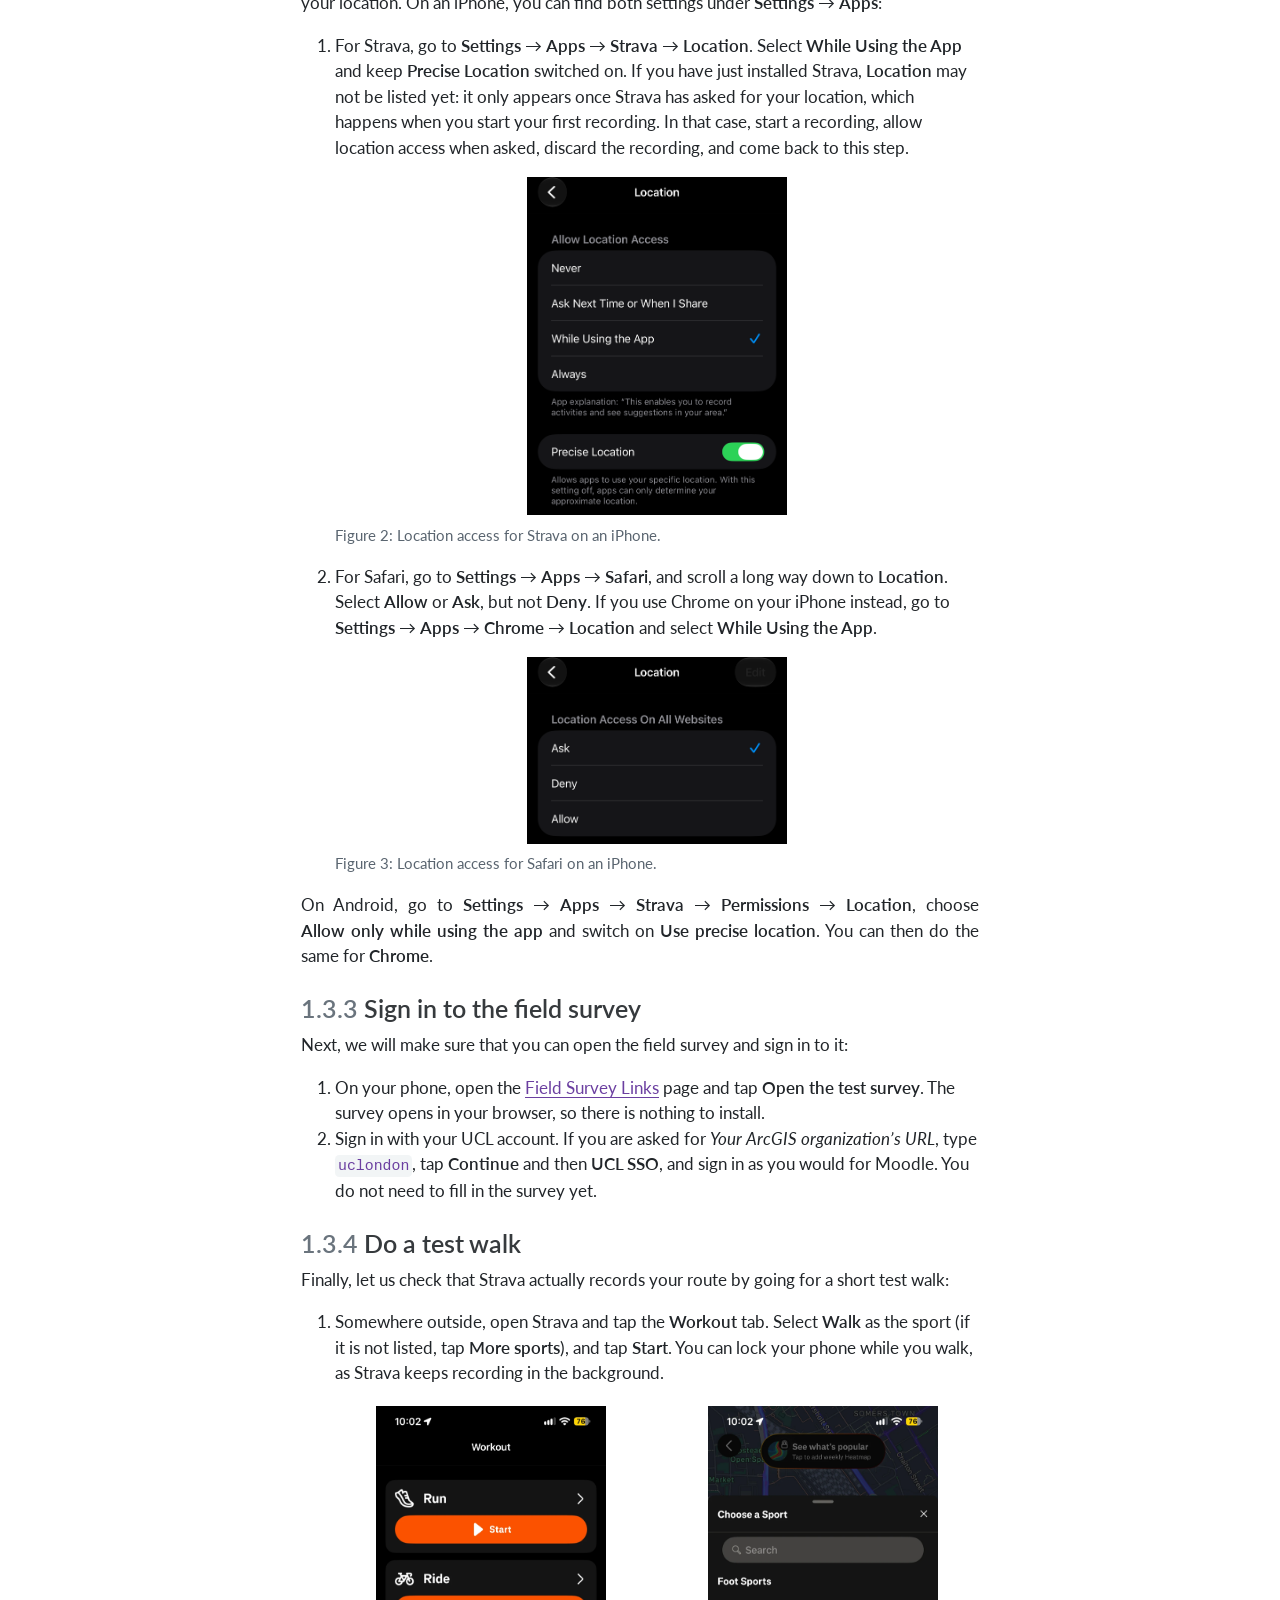
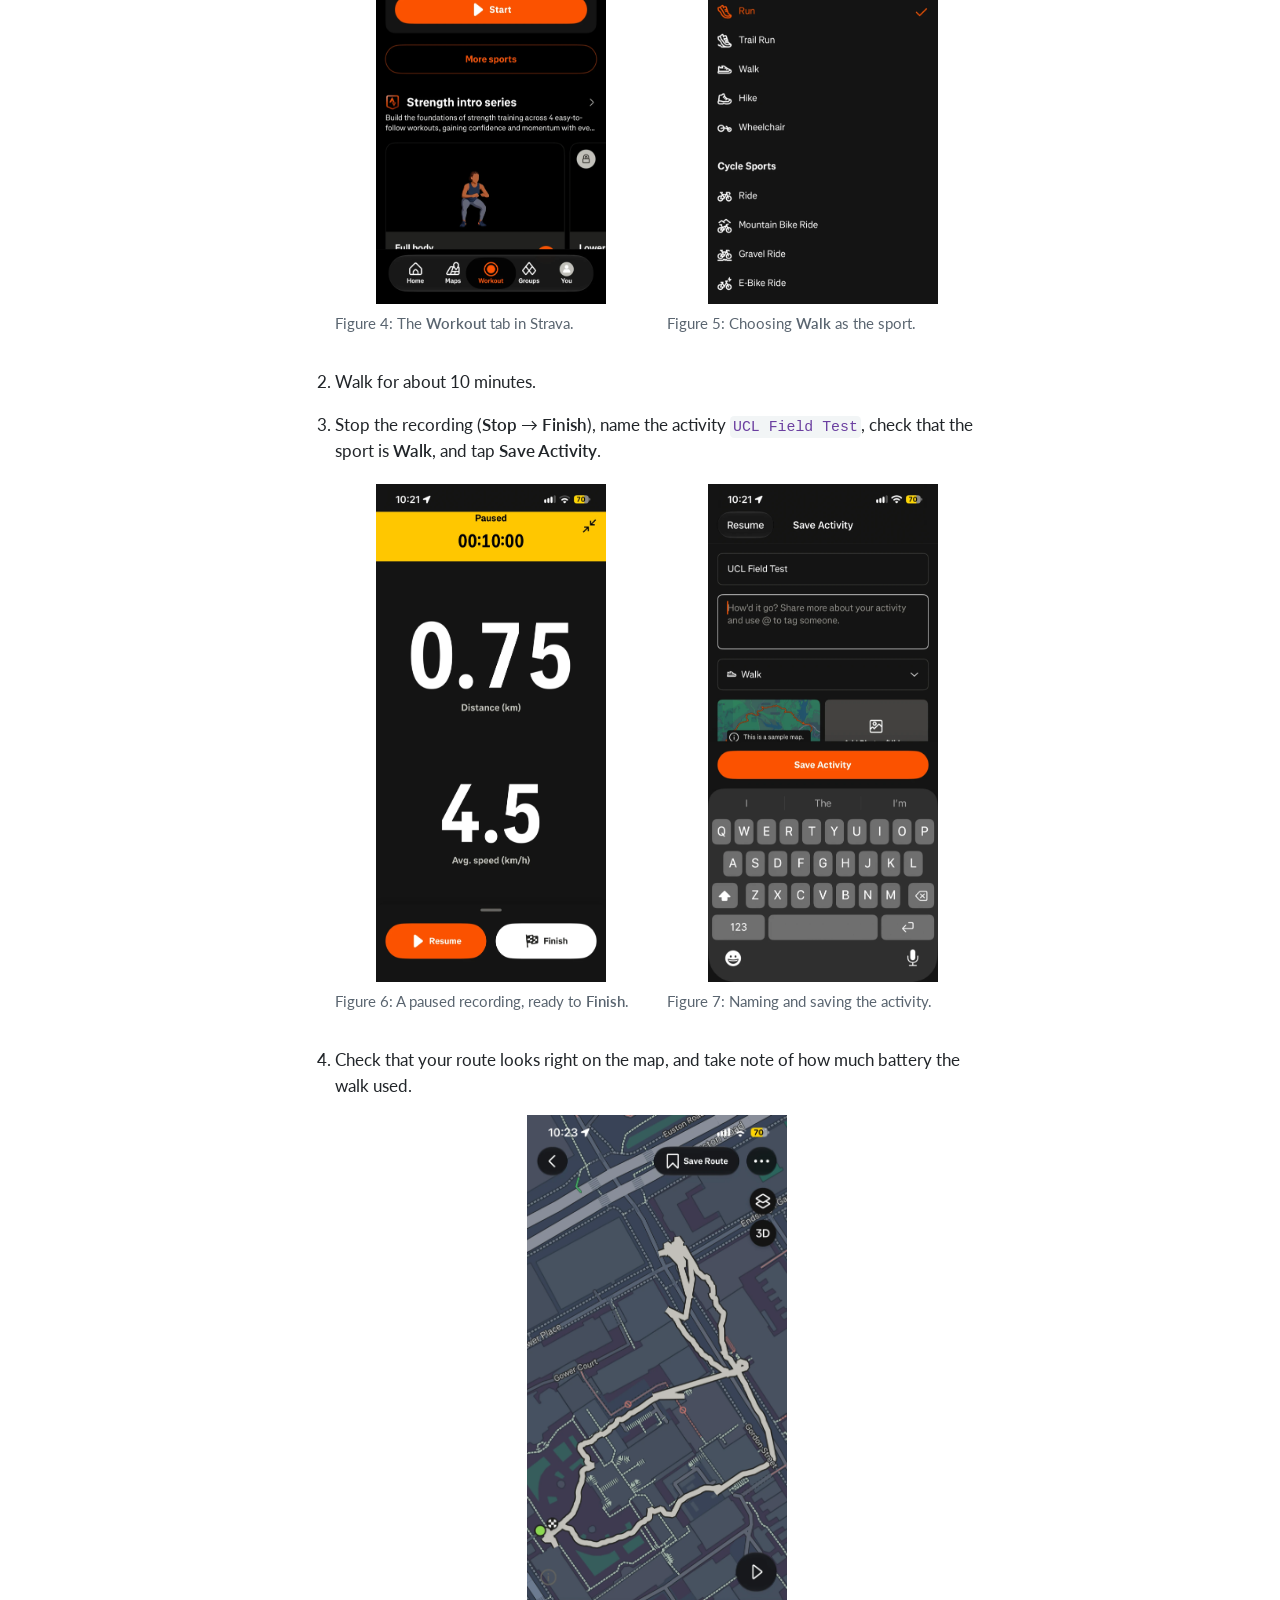
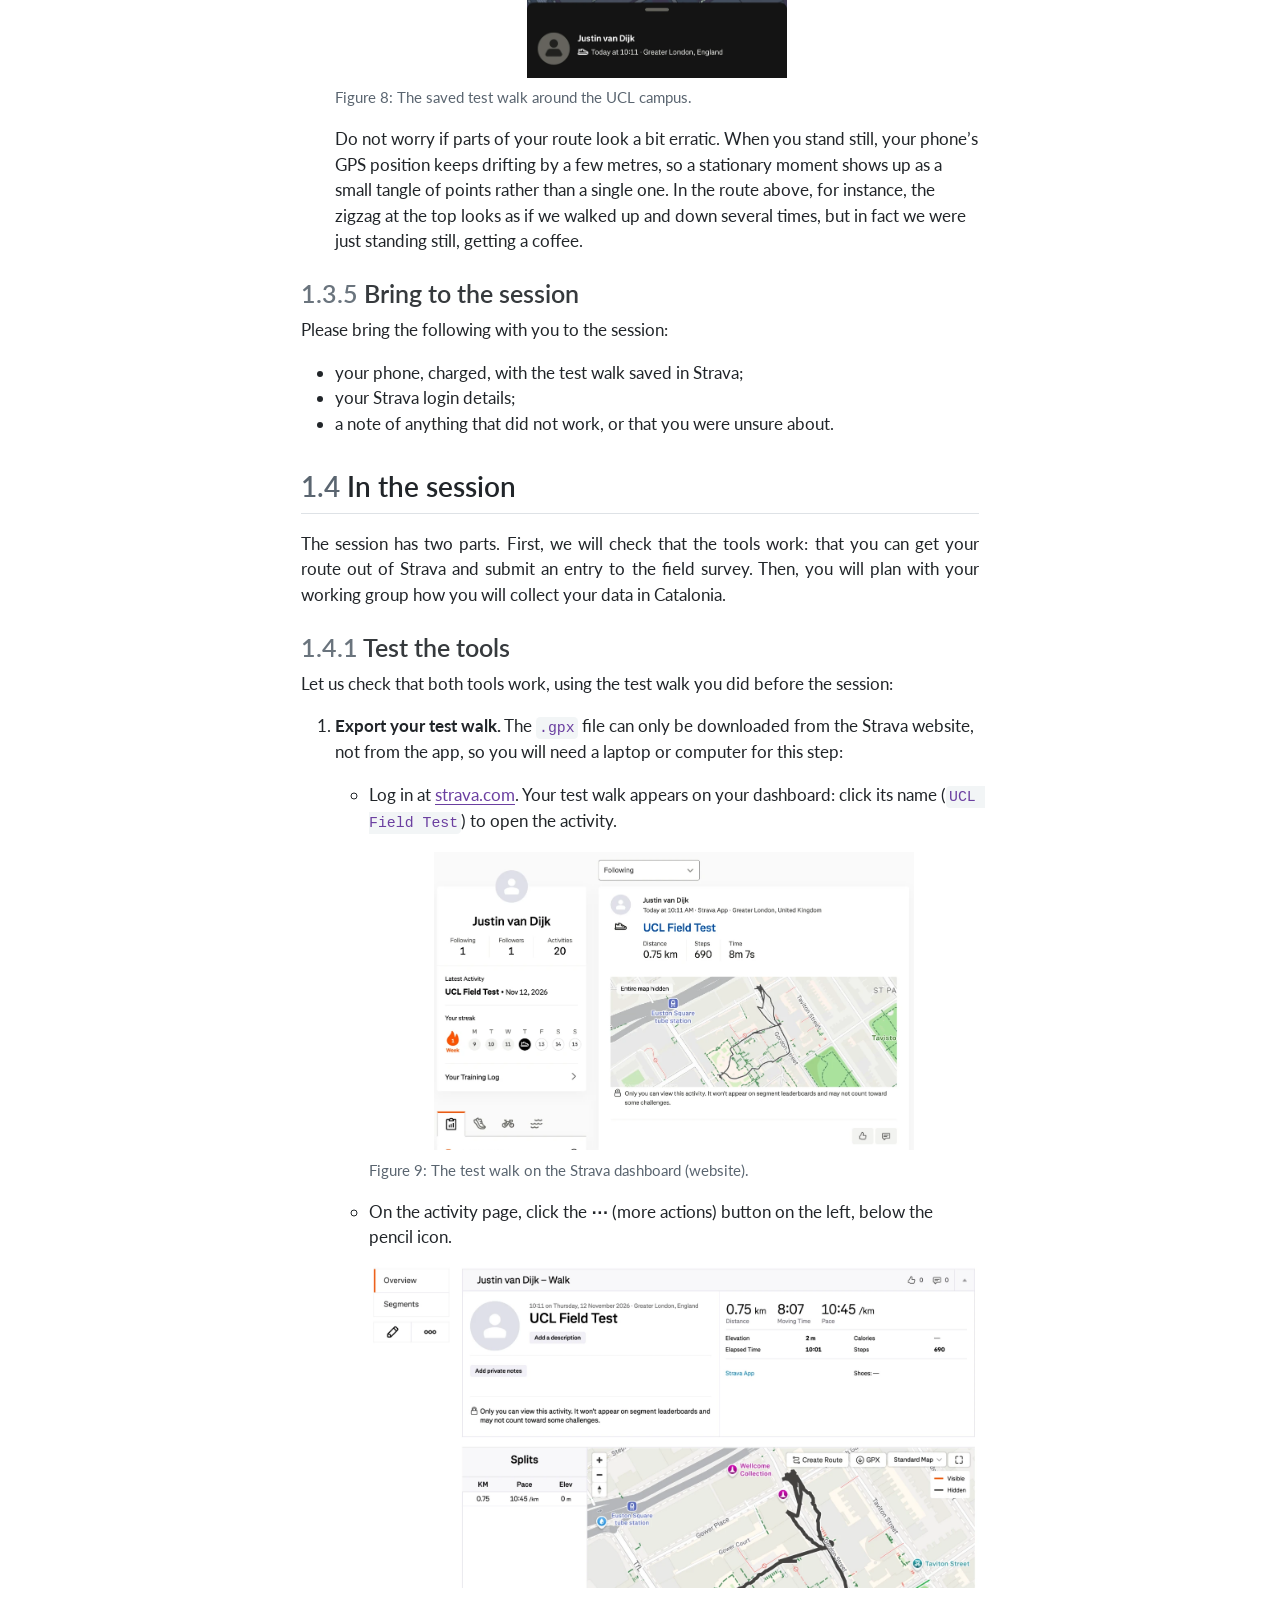
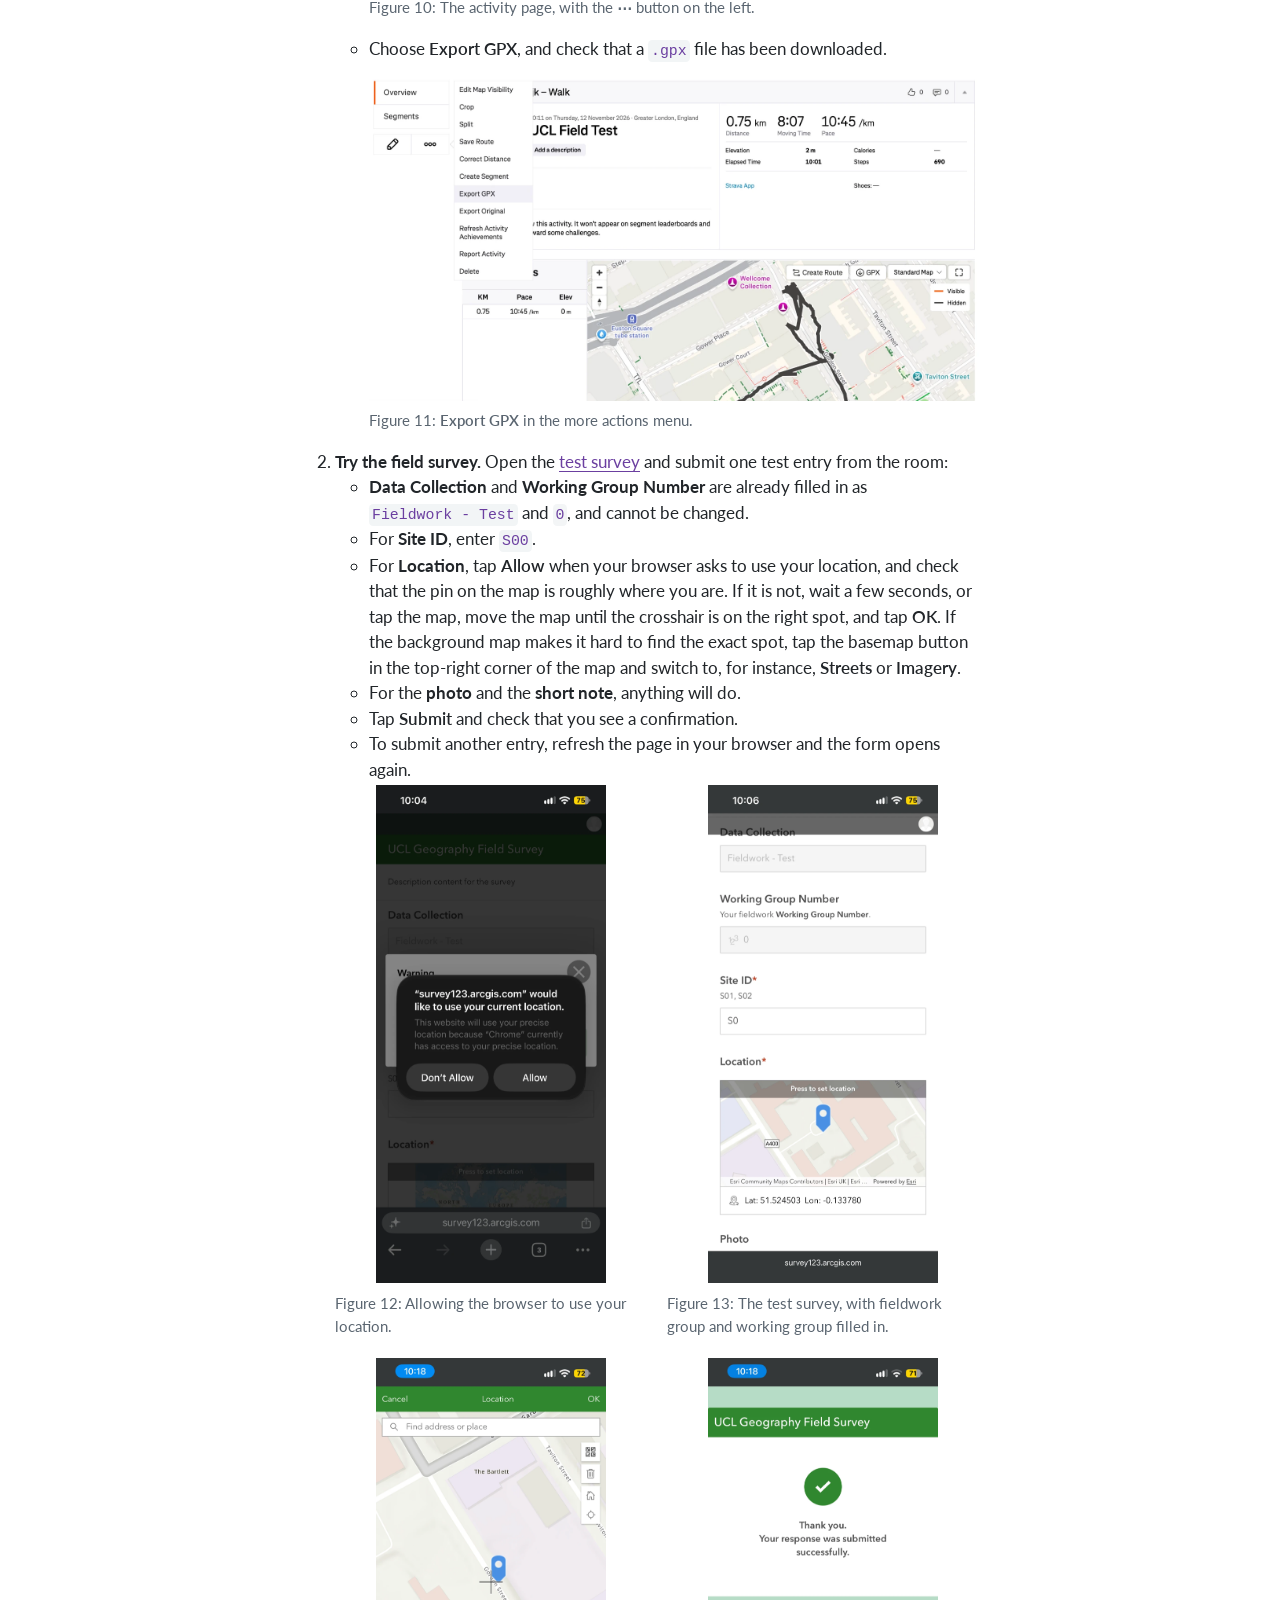
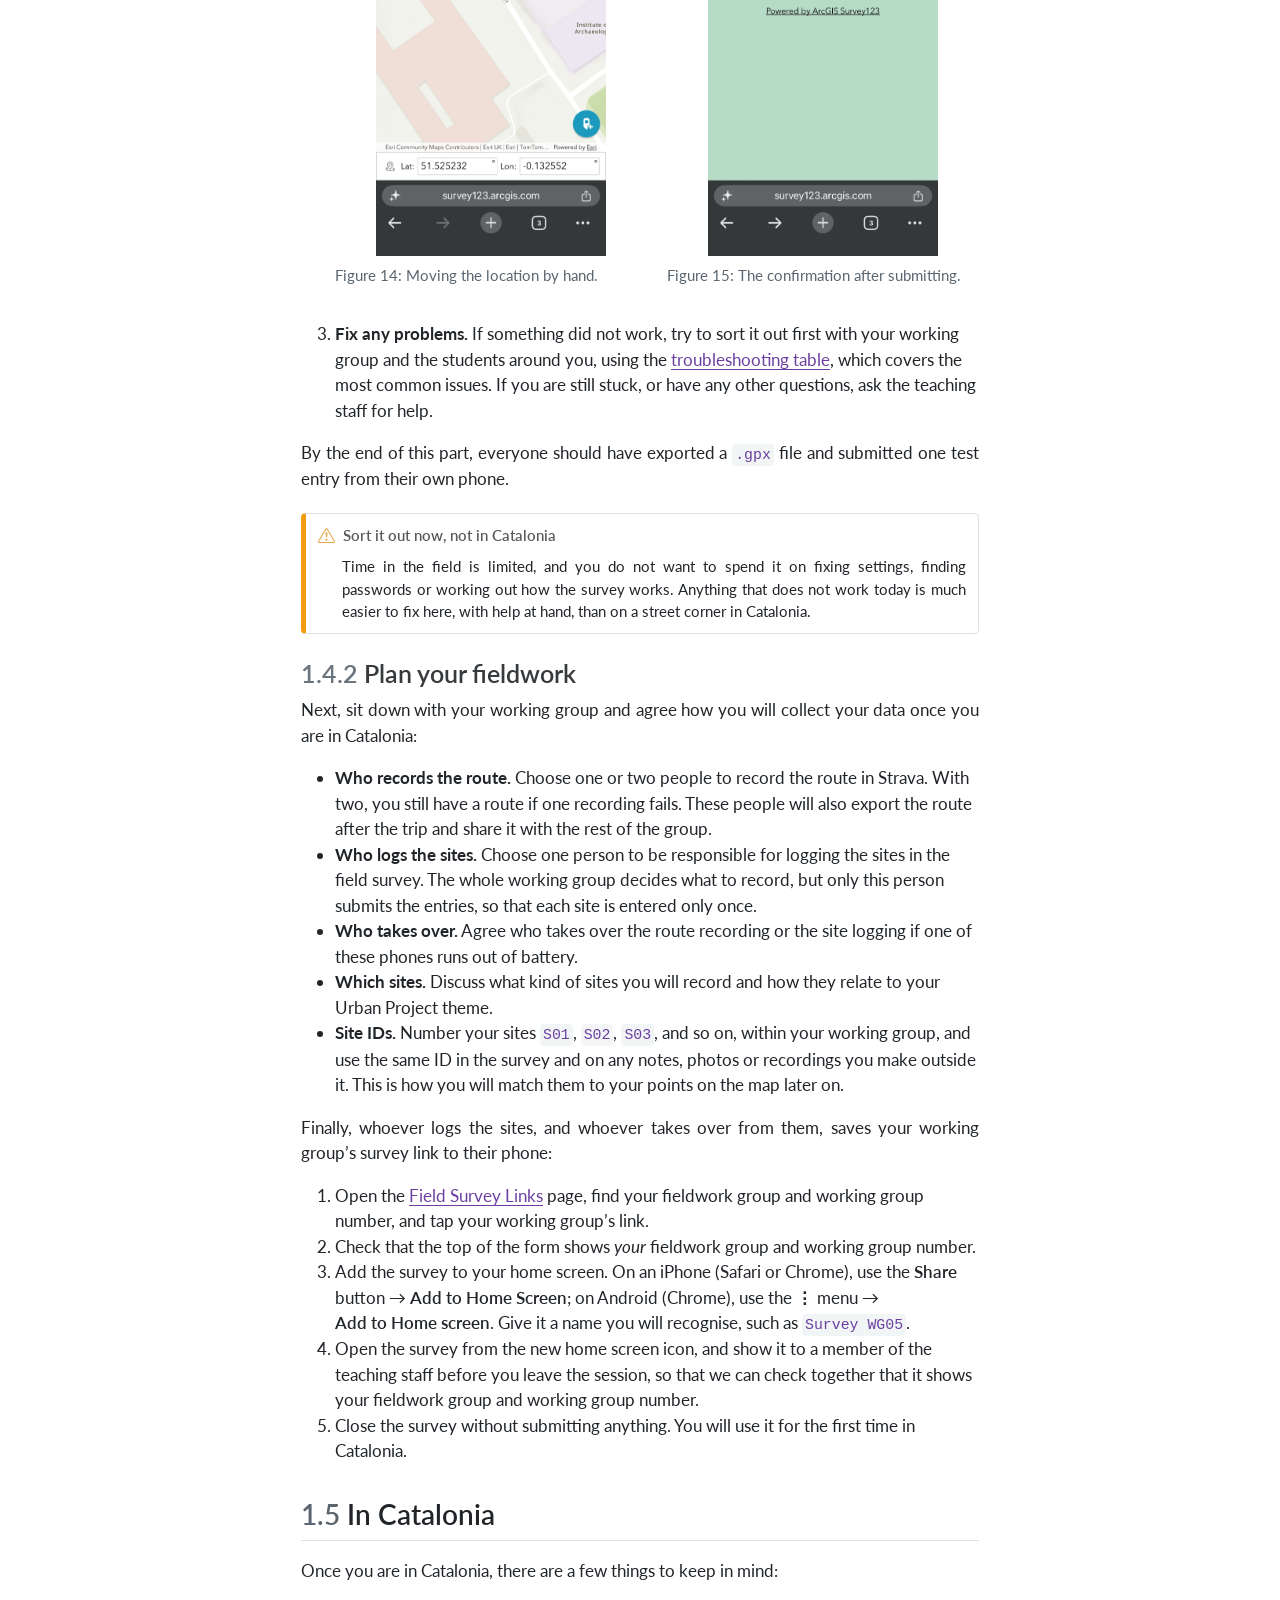
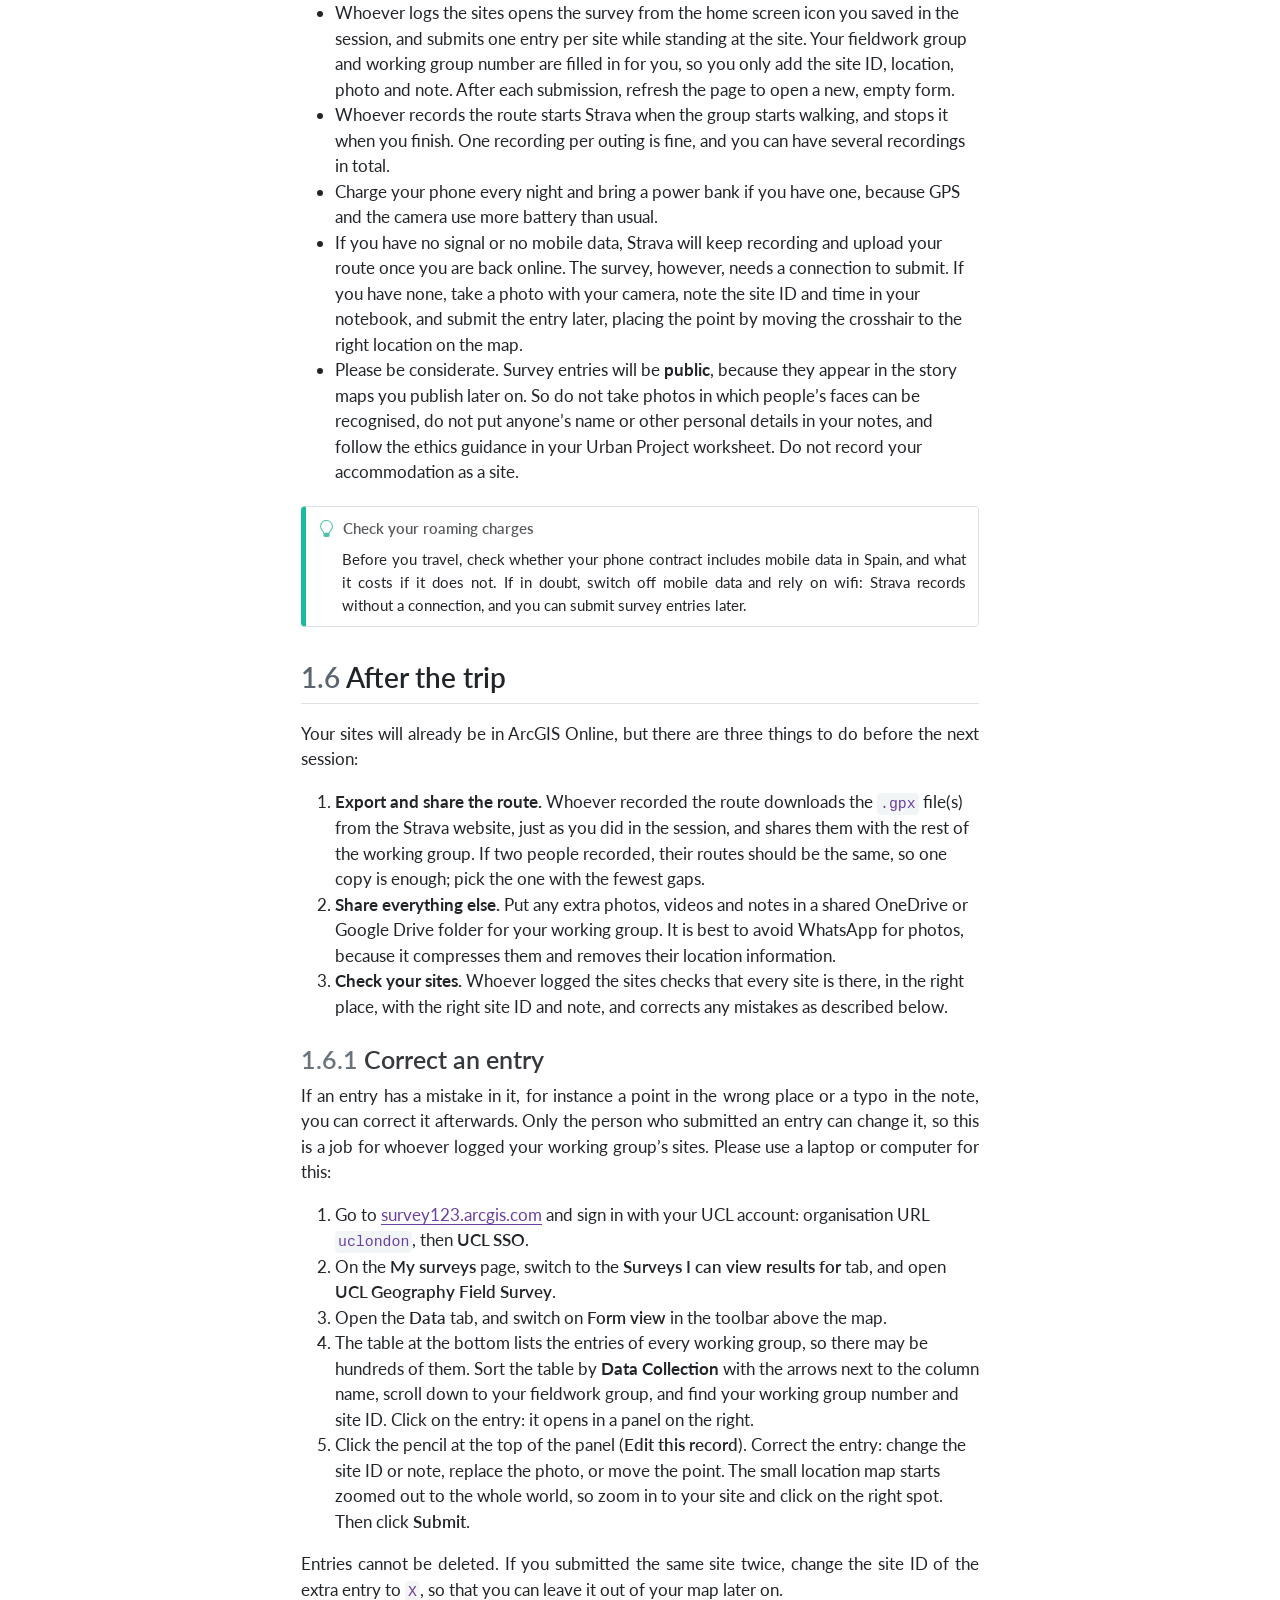
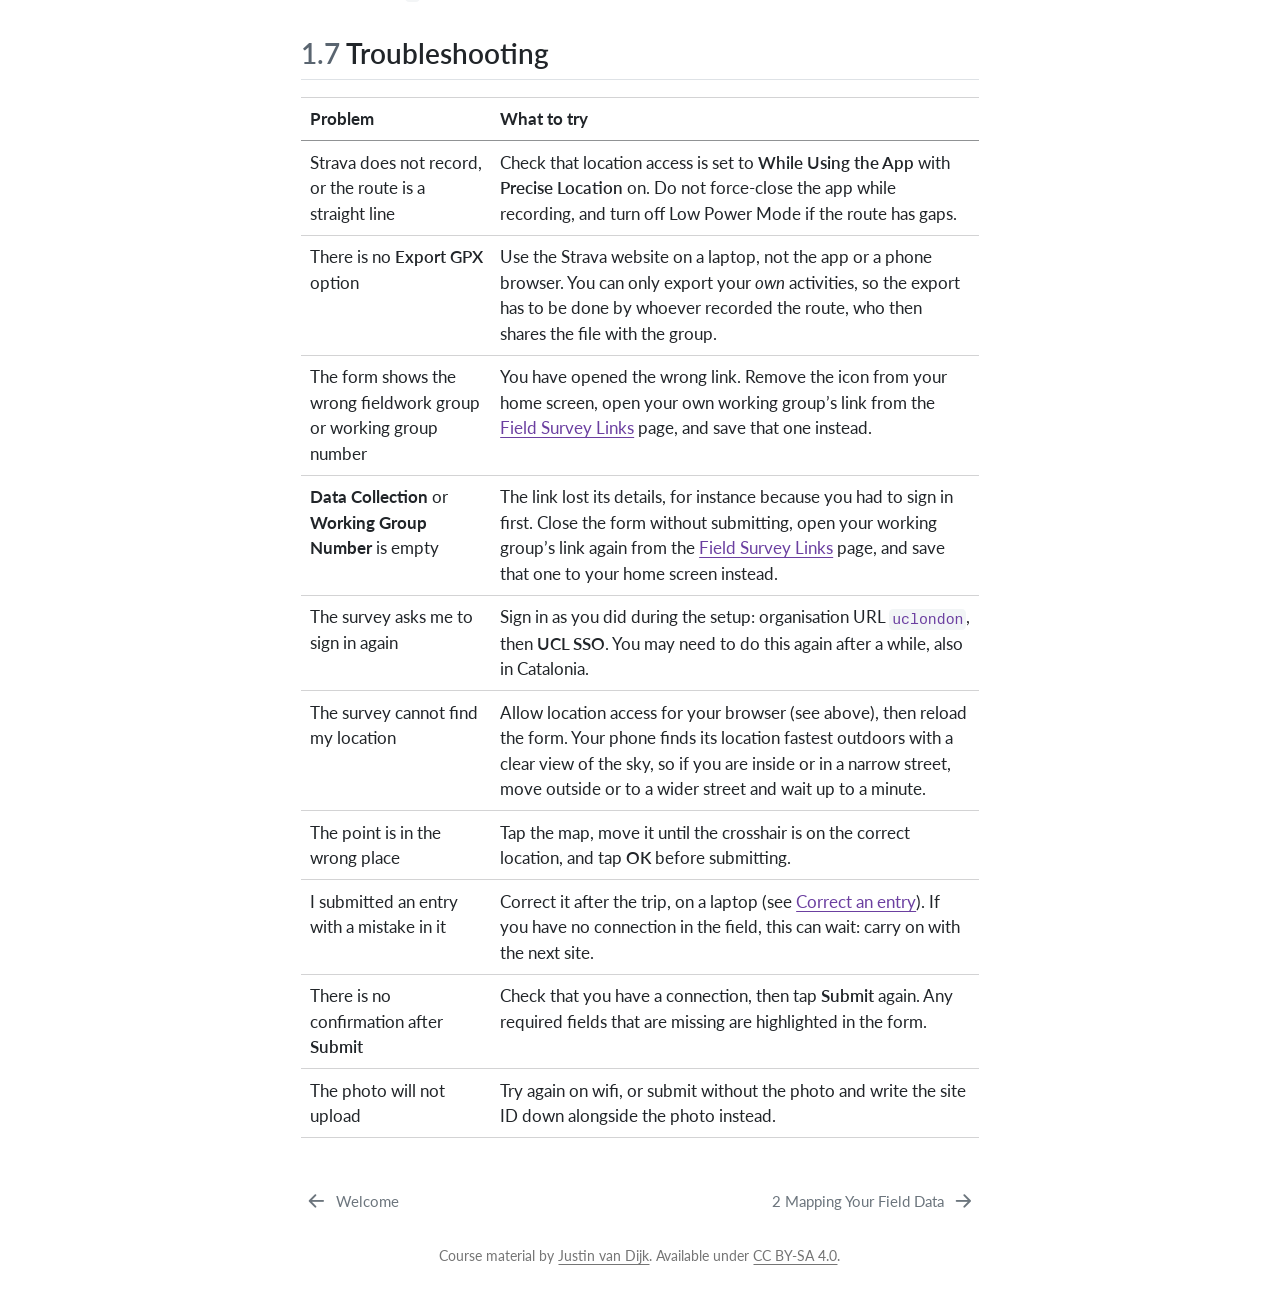
==== commit 7f91a899: "Page 01: zoom in on the location map when correcting an entry Co-Authored-By: Claude Opus 5.5 <norep" ====
--- a/docs/01-fieldwork.html
+++ b/docs/01-fieldwork.html
@@ -856,7 +856,7 @@
 <li>On the <span class="ui">My surveys</span> page, switch to the <span class="ui">Surveys I can view results for</span> tab, and open <span class="ui">UCL Geography Field Survey</span>.</li>
 <li>Open the <span class="ui">Data</span> tab, and switch on <span class="ui">Form view</span> in the toolbar above the map.</li>
 <li>The table at the bottom lists the entries of every working group, so there may be hundreds of them. Sort the table by <strong>Data Collection</strong> with the arrows next to the column name, scroll down to your fieldwork group, and find your working group number and site ID. Click on the entry: it opens in a panel on the right.</li>
-<li>Click the pencil at the top of the panel (<span class="ui">Edit this record</span>). Correct the entry: move the point, change the site ID or note, or replace the photo. Then click <span class="ui">Submit</span>.</li>
+<li>Click the pencil at the top of the panel (<span class="ui">Edit this record</span>). Correct the entry: change the site ID or note, replace the photo, or move the point. The small location map starts zoomed out to the whole world, so zoom in to your site and click on the right spot. Then click <span class="ui">Submit</span>.</li>
 </ol>
 <p>Entries cannot be deleted. If you submitted the same site twice, change the site ID of the extra entry to <code>X</code>, so that you can leave it out of your map later on.</p>
 </section>
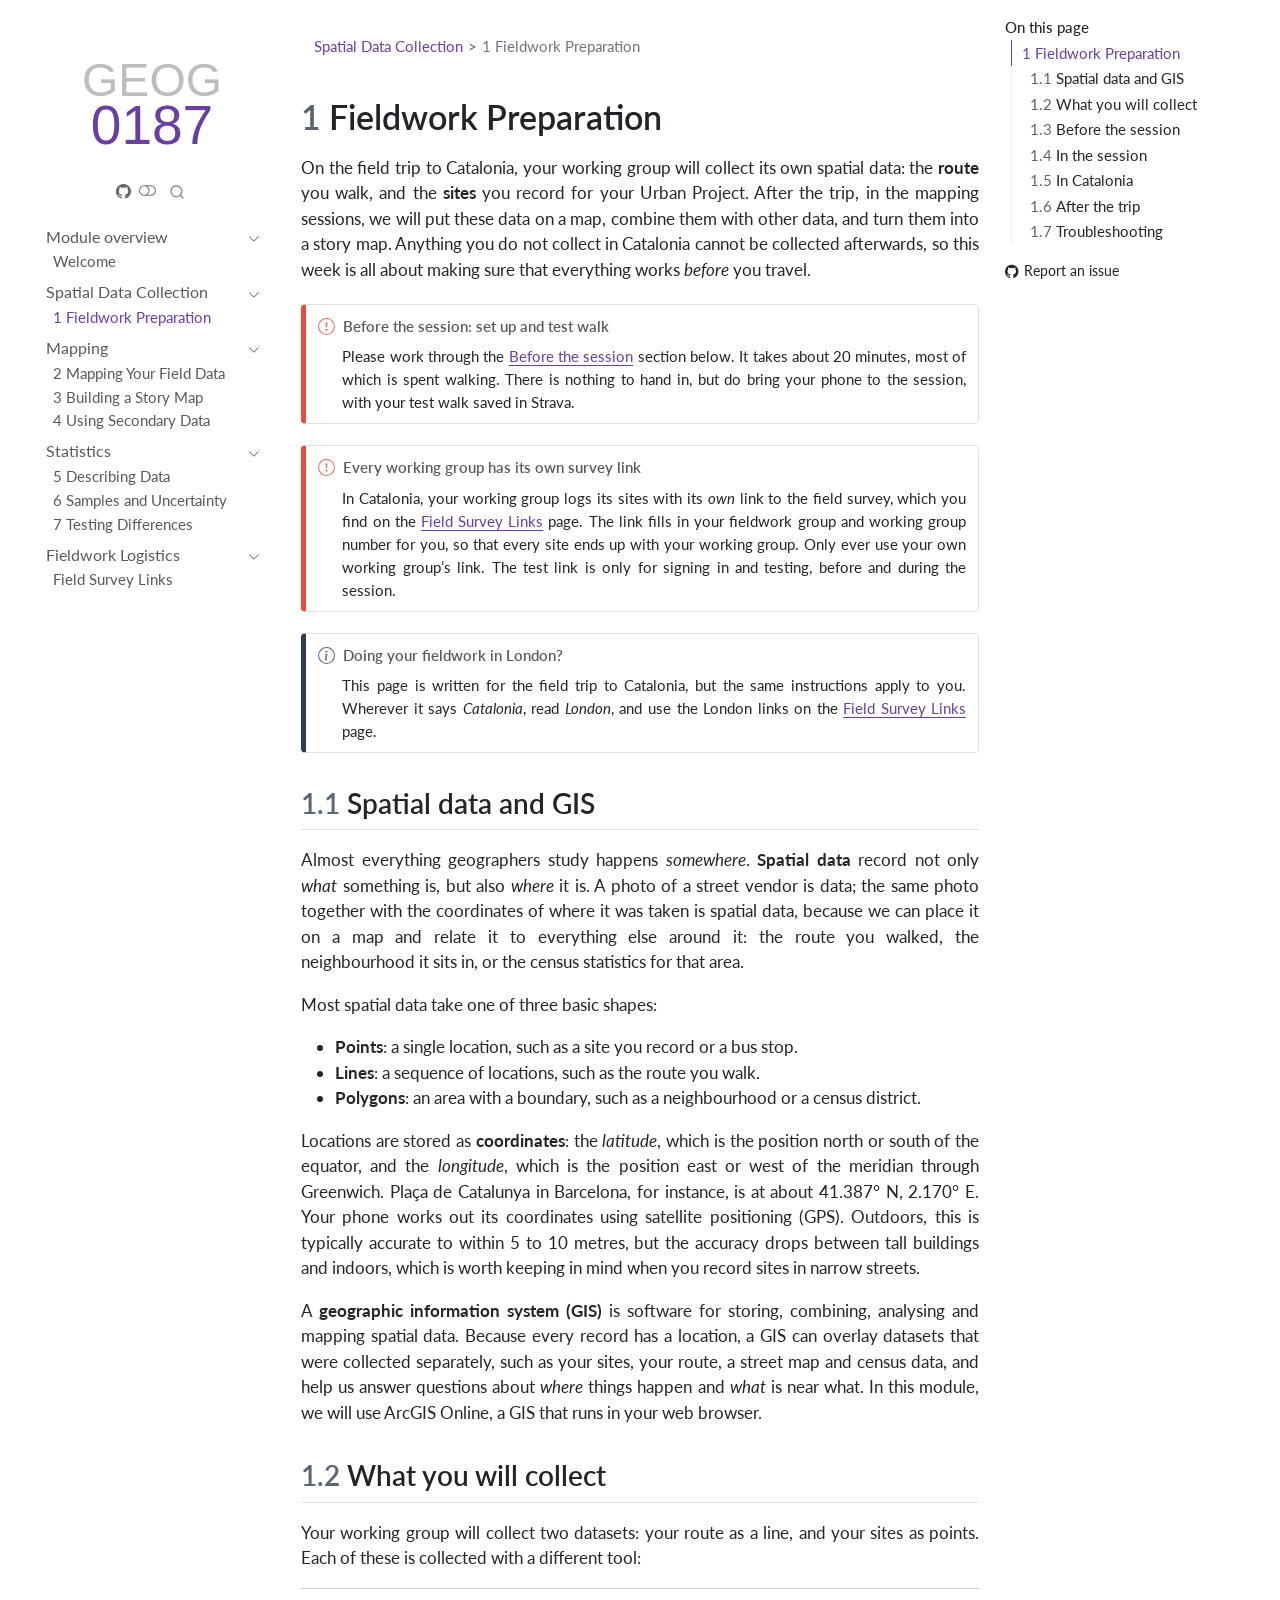
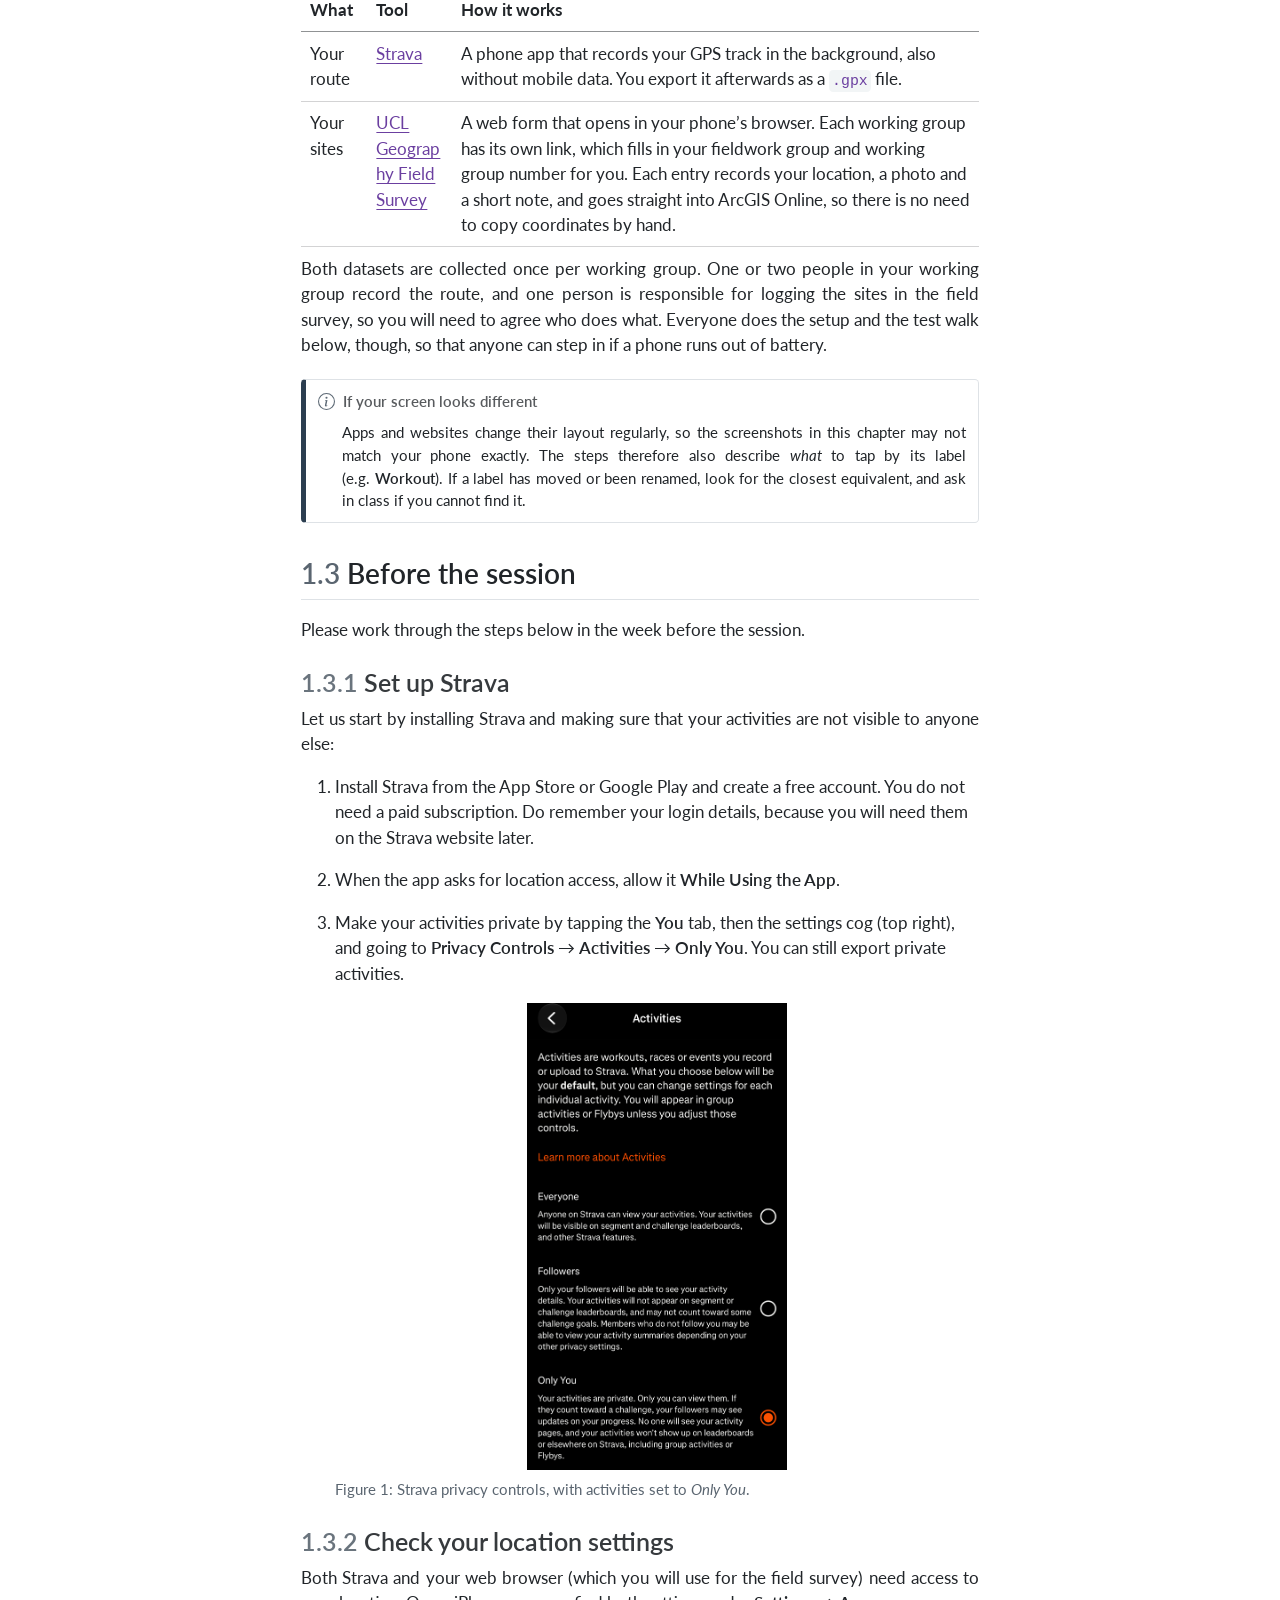
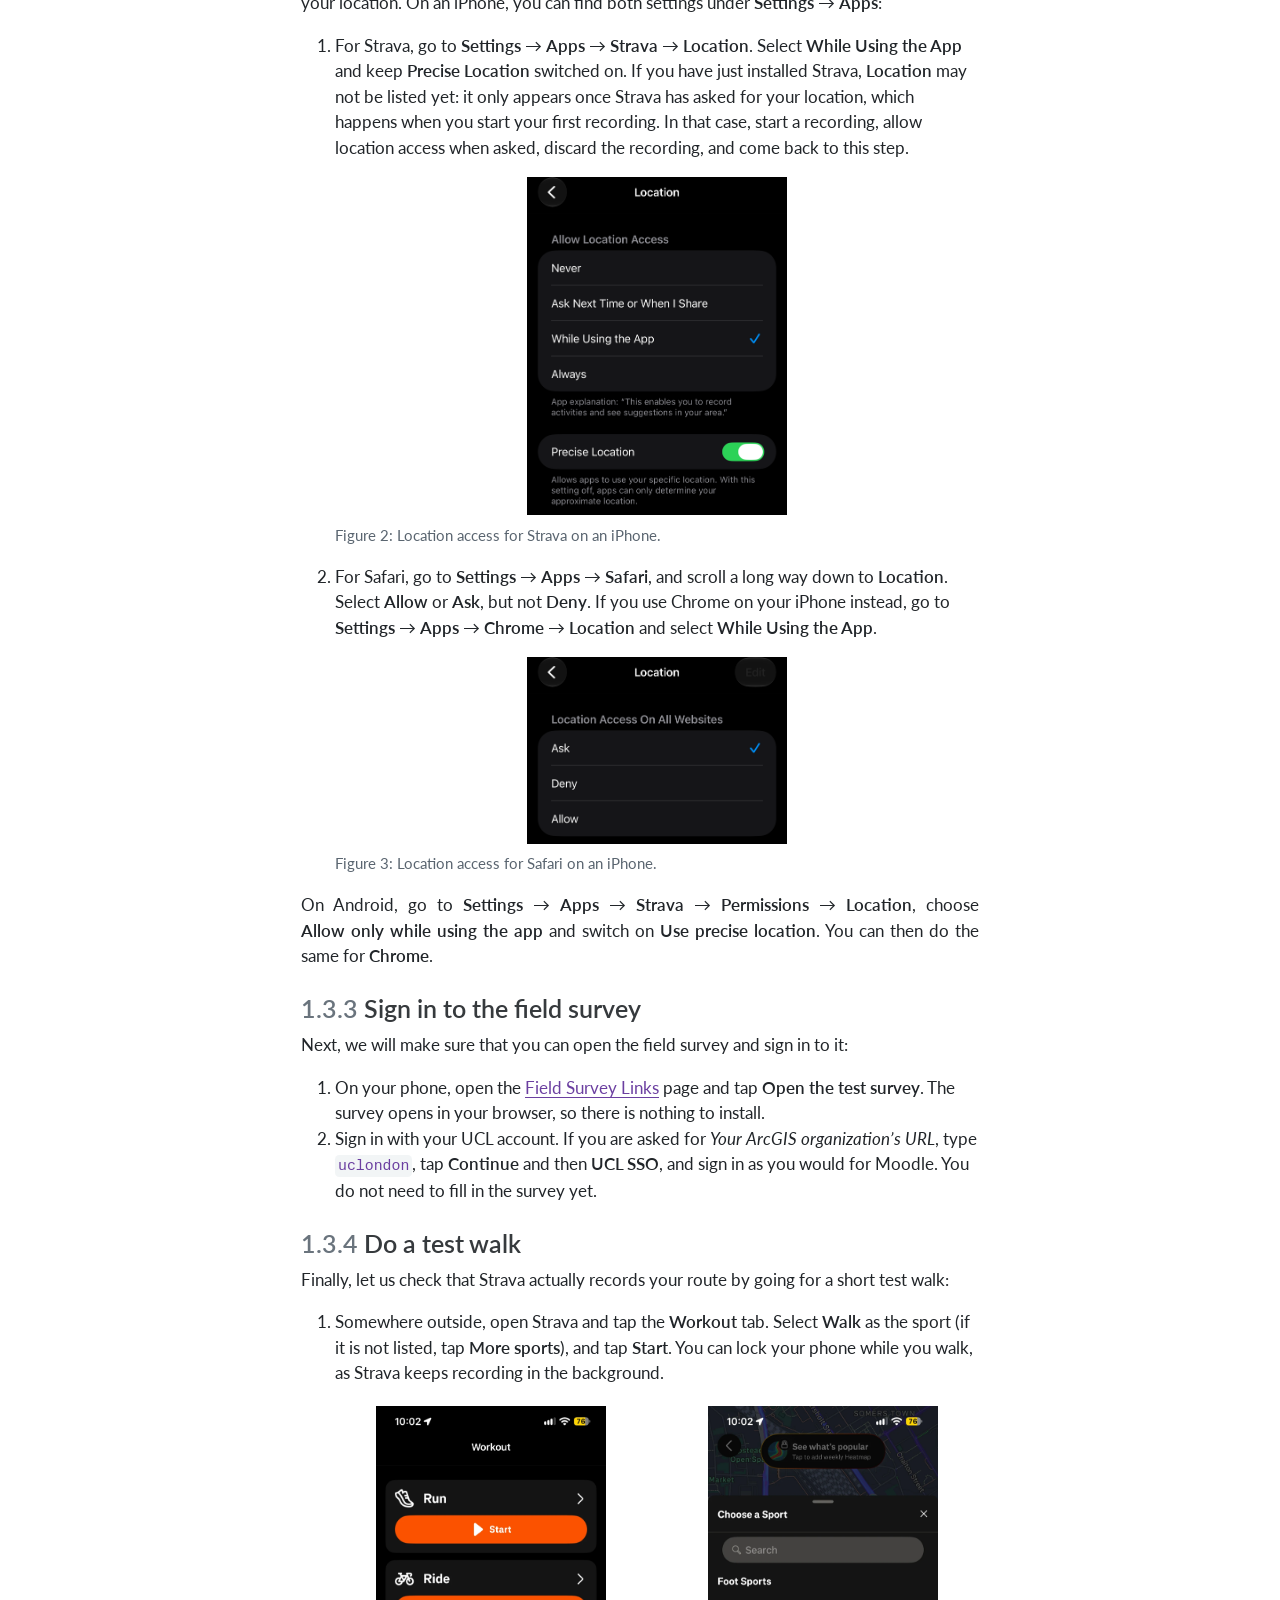
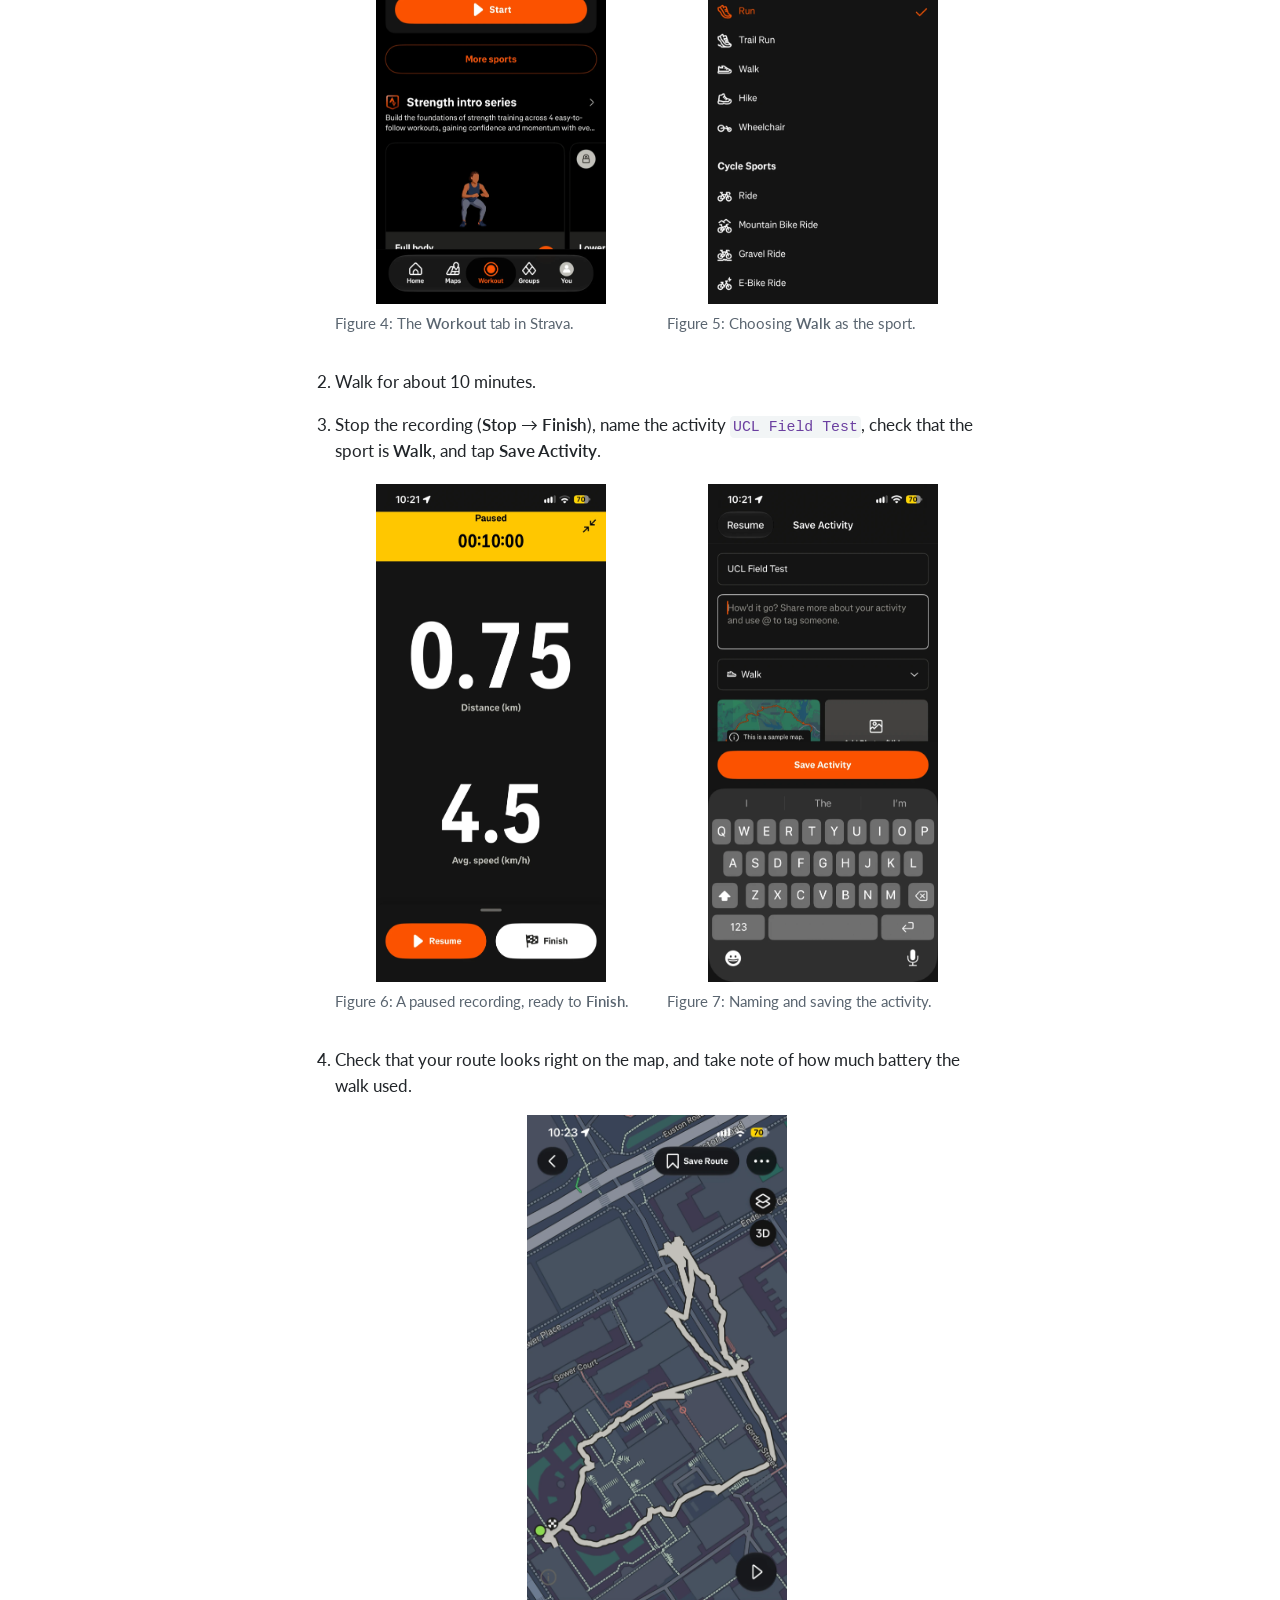
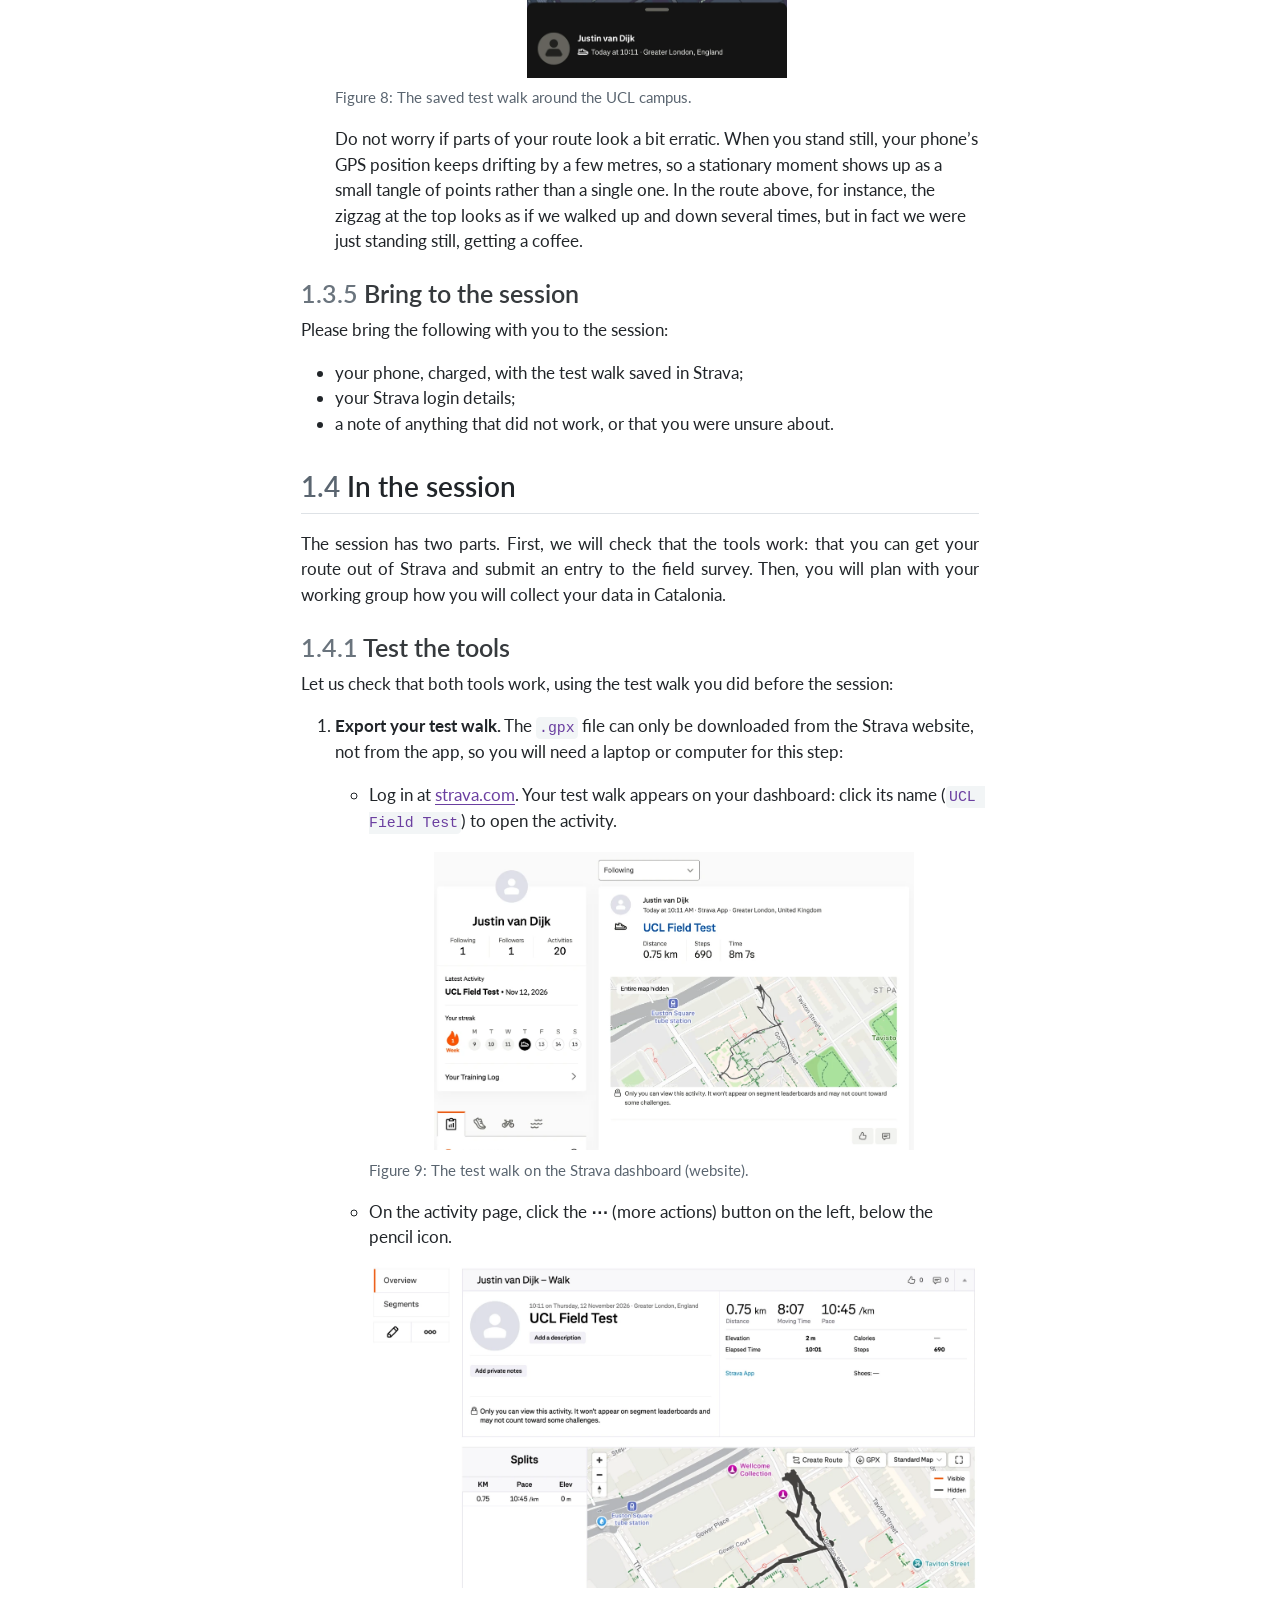
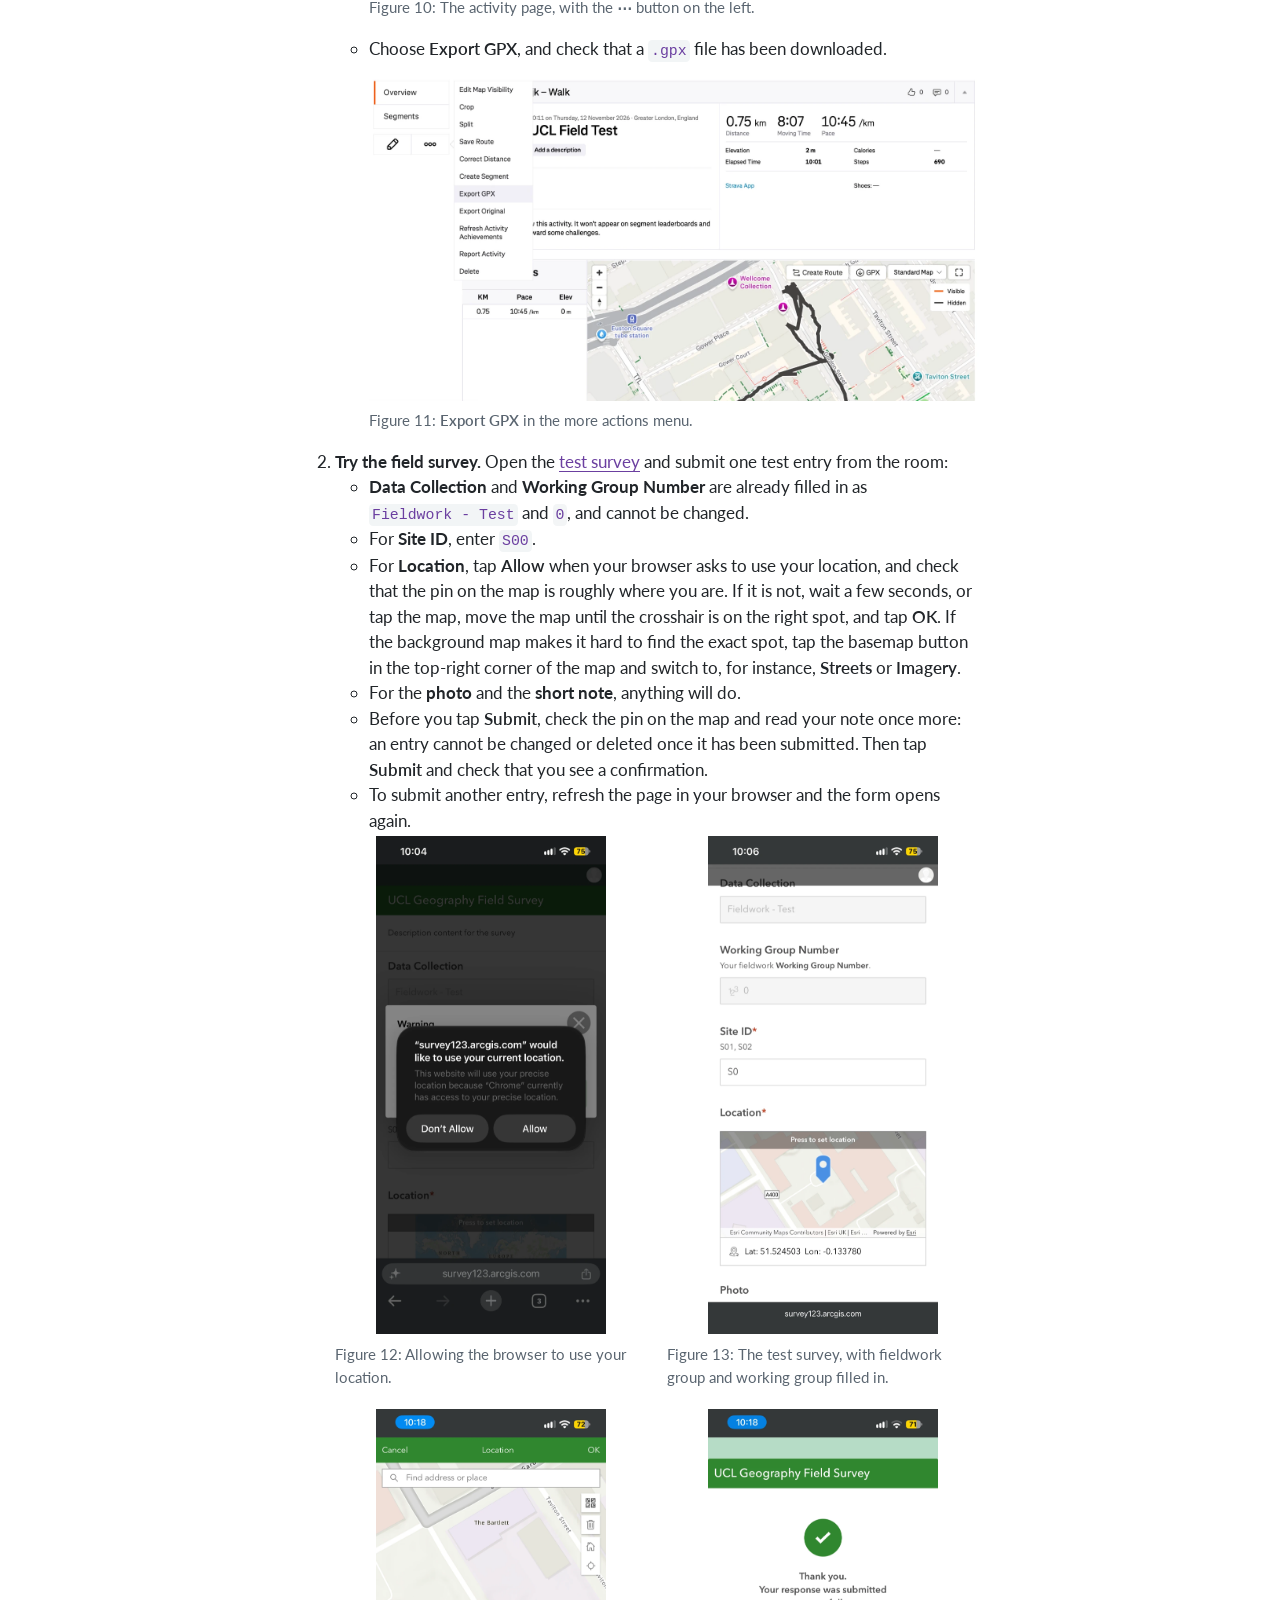
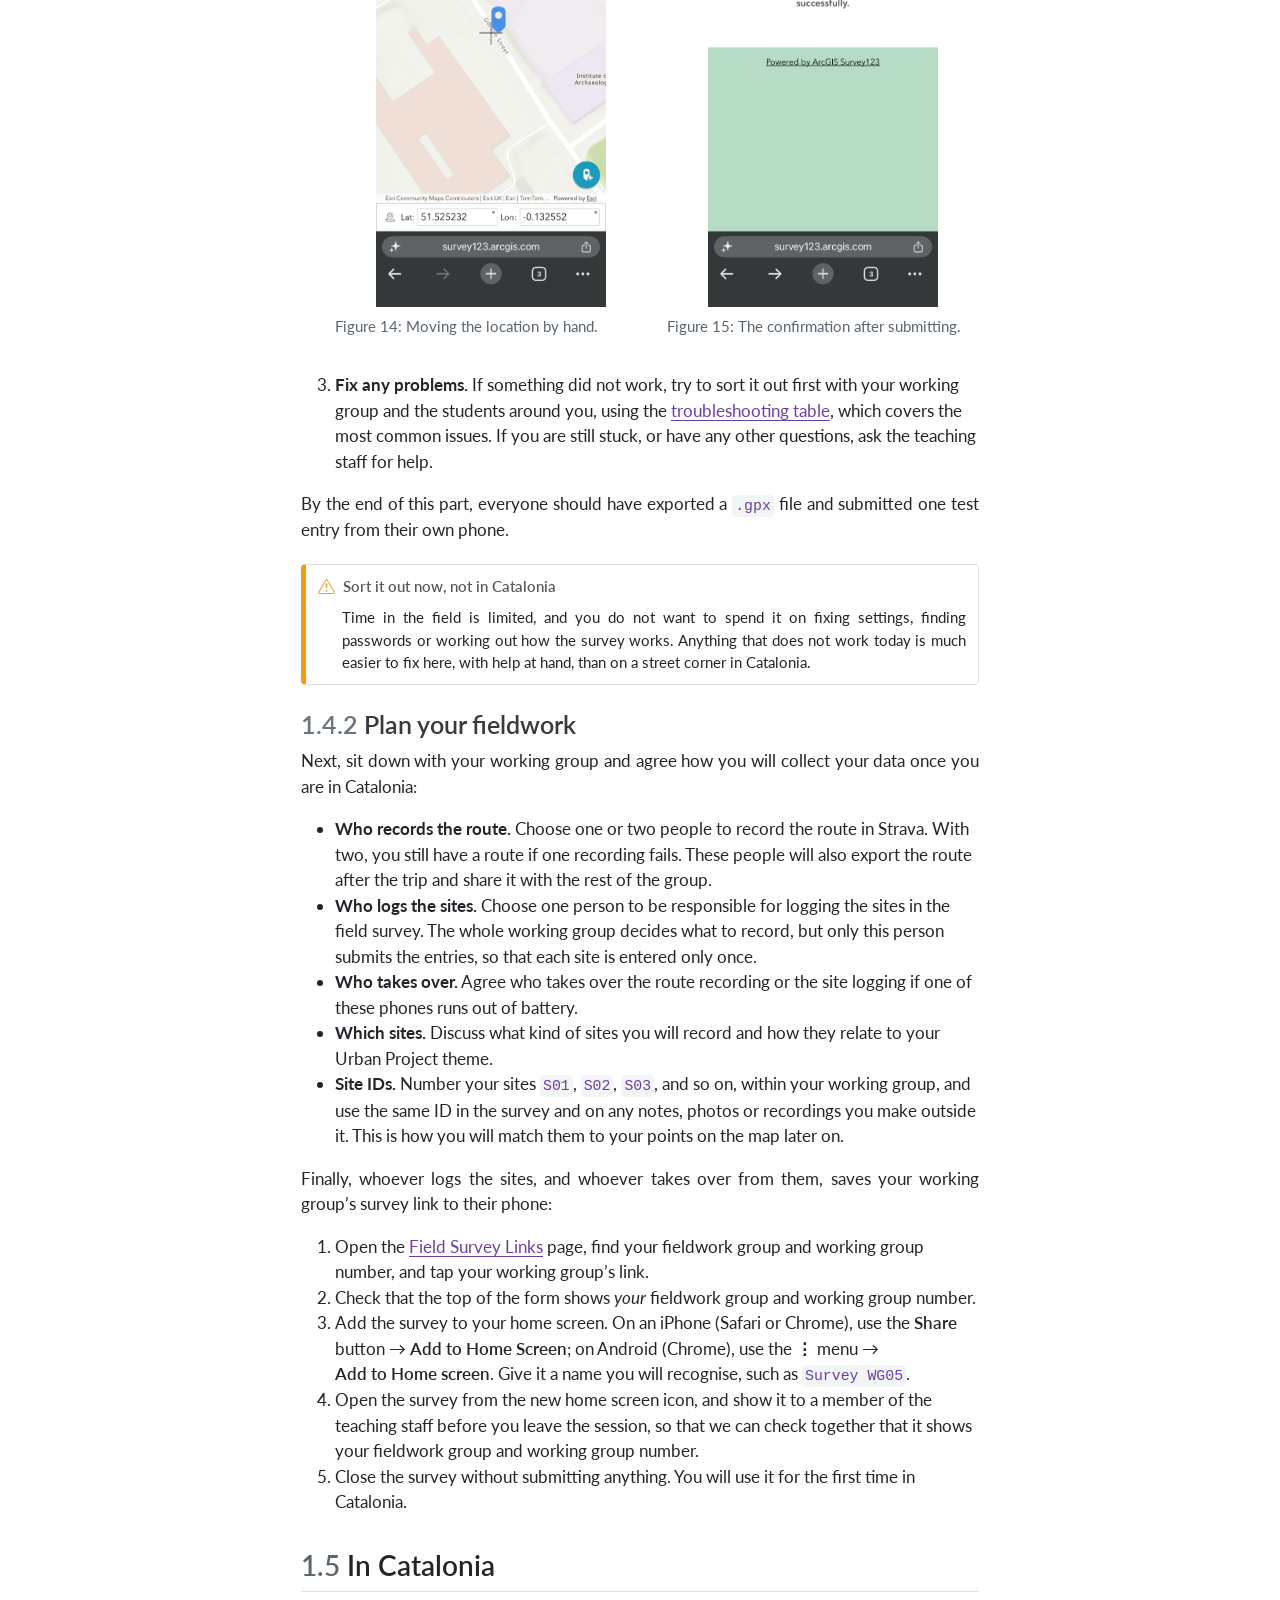
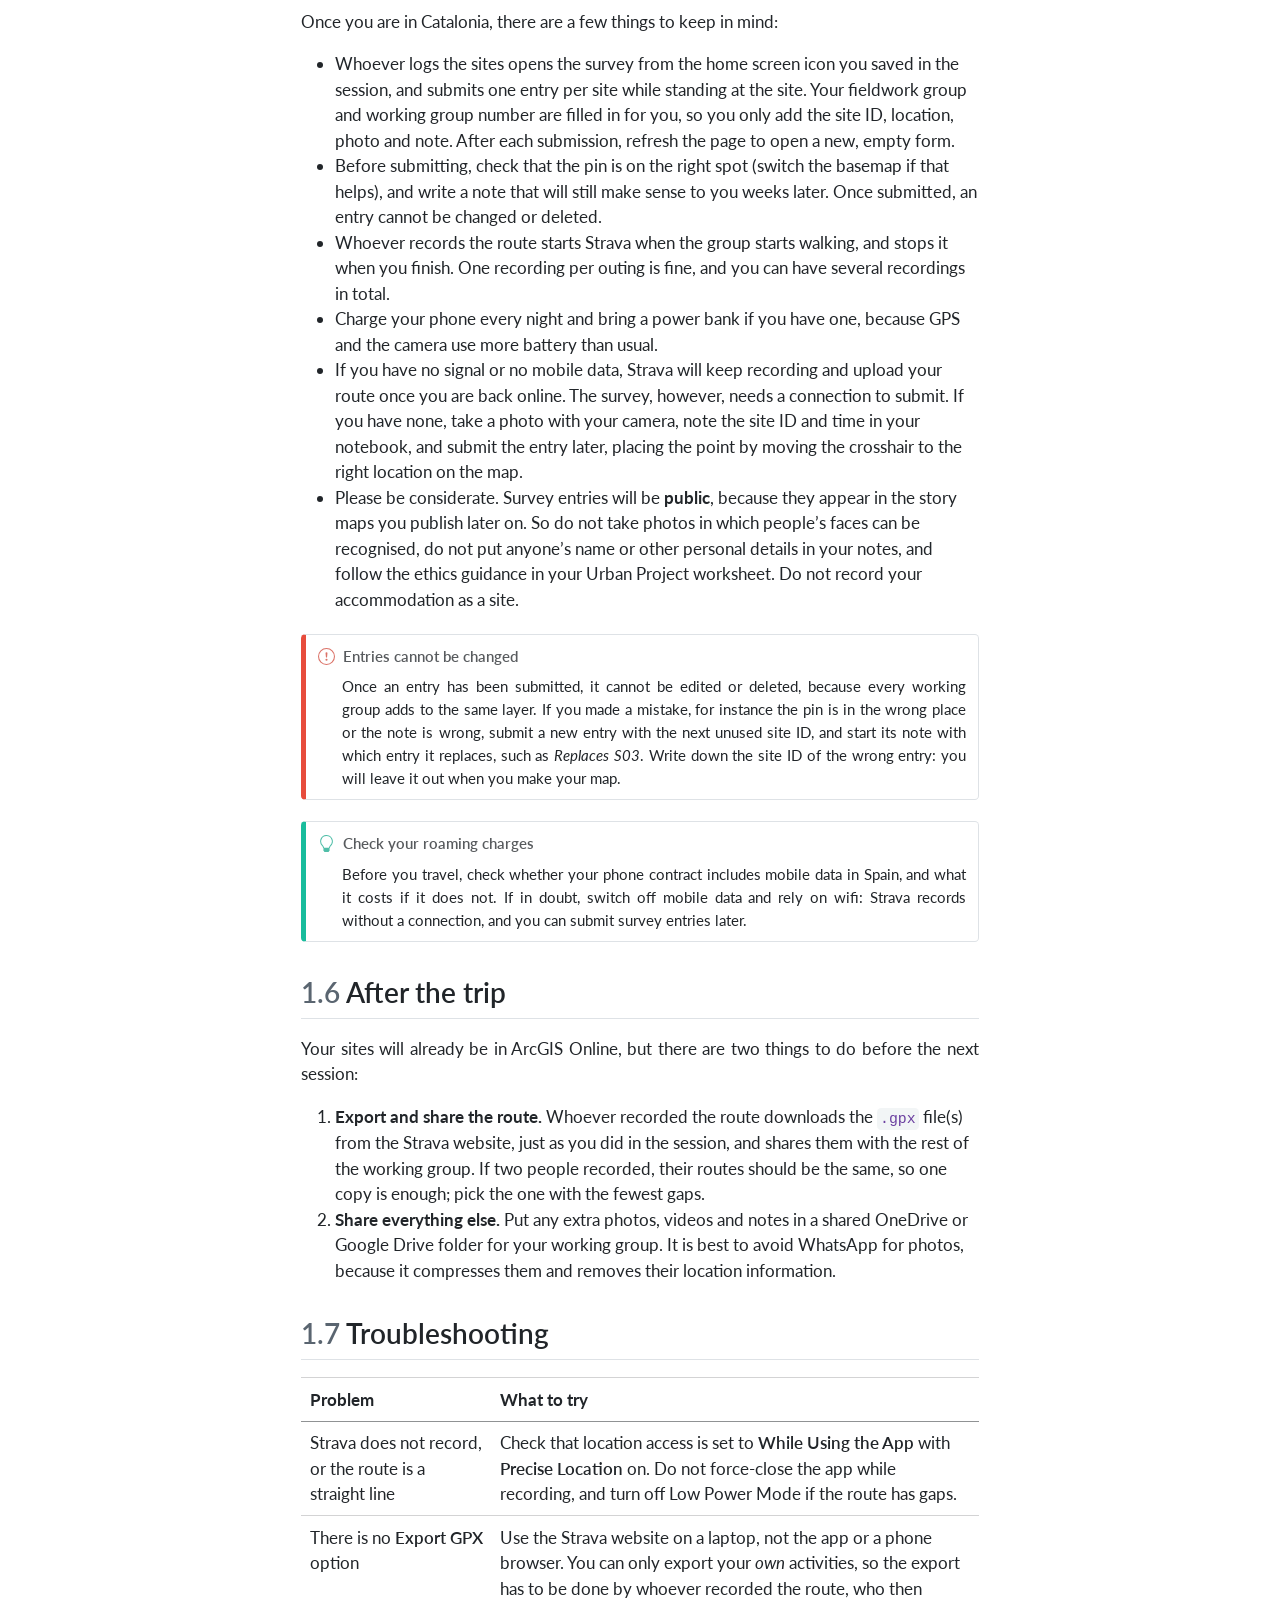
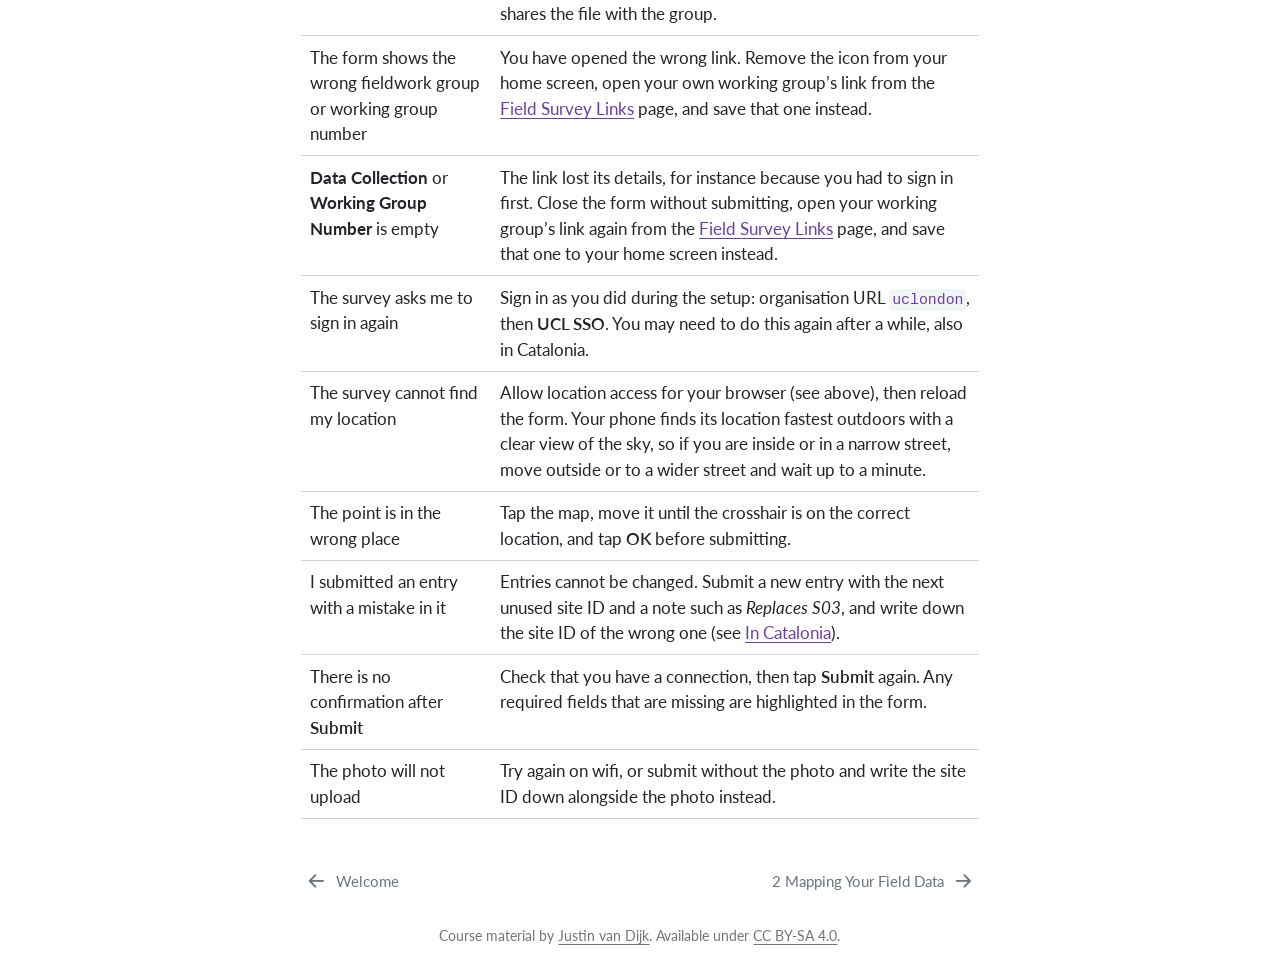
==== commit 322c6d12: "Pages 01-02: entries cannot be edited; check before submitting, replace and filter out mistakes Co-A" ====
--- a/docs/01-fieldwork.html
+++ b/docs/01-fieldwork.html
@@ -418,10 +418,7 @@
   <li><a href="#plan-your-fieldwork" id="toc-plan-your-fieldwork" class="nav-link" data-scroll-target="#plan-your-fieldwork"><span class="header-section-number">1.4.2</span> Plan your fieldwork</a></li>
   </ul></li>
   <li><a href="#in-catalonia" id="toc-in-catalonia" class="nav-link" data-scroll-target="#in-catalonia"><span class="header-section-number">1.5</span> In Catalonia</a></li>
-  <li><a href="#after-the-trip" id="toc-after-the-trip" class="nav-link" data-scroll-target="#after-the-trip"><span class="header-section-number">1.6</span> After the trip</a>
-  <ul class="collapse">
-  <li><a href="#correct-an-entry" id="toc-correct-an-entry" class="nav-link" data-scroll-target="#correct-an-entry"><span class="header-section-number">1.6.1</span> Correct an entry</a></li>
-  </ul></li>
+  <li><a href="#after-the-trip" id="toc-after-the-trip" class="nav-link" data-scroll-target="#after-the-trip"><span class="header-section-number">1.6</span> After the trip</a></li>
   <li><a href="#troubleshooting" id="toc-troubleshooting" class="nav-link" data-scroll-target="#troubleshooting"><span class="header-section-number">1.7</span> Troubleshooting</a></li>
   </ul></li>
   </ul>
@@ -722,7 +719,7 @@
 <li>For <strong>Site ID</strong>, enter <code>S00</code>.</li>
 <li>For <strong>Location</strong>, tap <span class="ui">Allow</span> when your browser asks to use your location, and check that the pin on the map is roughly where you are. If it is not, wait a few seconds, or tap the map, move the map until the crosshair is on the right spot, and tap <span class="ui">OK</span>. If the background map makes it hard to find the exact spot, tap the basemap button in the top-right corner of the map and switch to, for instance, <span class="ui">Streets</span> or <span class="ui">Imagery</span>.</li>
 <li>For the <strong>photo</strong> and the <strong>short note</strong>, anything will do.</li>
-<li>Tap <span class="ui">Submit</span> and check that you see a confirmation.</li>
+<li>Before you tap <span class="ui">Submit</span>, check the pin on the map and read your note once more: an entry cannot be changed or deleted once it has been submitted. Then tap <span class="ui">Submit</span> and check that you see a confirmation.</li>
 <li>To submit another entry, refresh the page in your browser and the form opens again.</li>
 </ul>
 <div class="quarto-layout-panel" data-layout-ncol="2">
@@ -821,11 +818,25 @@
 <p>Once you are in Catalonia, there are a few things to keep in mind:</p>
 <ul>
 <li>Whoever logs the sites opens the survey from the home screen icon you saved in the session, and submits one entry per site while standing at the site. Your fieldwork group and working group number are filled in for you, so you only add the site ID, location, photo and note. After each submission, refresh the page to open a new, empty form.</li>
+<li>Before submitting, check that the pin is on the right spot (switch the basemap if that helps), and write a note that will still make sense to you weeks later. Once submitted, an entry cannot be changed or deleted.</li>
 <li>Whoever records the route starts Strava when the group starts walking, and stops it when you finish. One recording per outing is fine, and you can have several recordings in total.</li>
 <li>Charge your phone every night and bring a power bank if you have one, because GPS and the camera use more battery than usual.</li>
 <li>If you have no signal or no mobile data, Strava will keep recording and upload your route once you are back online. The survey, however, needs a connection to submit. If you have none, take a photo with your camera, note the site ID and time in your notebook, and submit the entry later, placing the point by moving the crosshair to the right location on the map.</li>
 <li>Please be considerate. Survey entries will be <strong>public</strong>, because they appear in the story maps you publish later on. So do not take photos in which people’s faces can be recognised, do not put anyone’s name or other personal details in your notes, and follow the ethics guidance in your Urban Project worksheet. Do not record your accommodation as a site.</li>
 </ul>
+<div class="callout callout-style-simple callout-important callout-titled">
+<div class="callout-header d-flex align-content-center">
+<div class="callout-icon-container">
+<i class="callout-icon"></i>
+</div>
+<div class="callout-title-container flex-fill">
+<span class="screen-reader-only">Important</span>Entries cannot be changed
+</div>
+</div>
+<div class="callout-body-container callout-body">
+<p>Once an entry has been submitted, it cannot be edited or deleted, because every working group adds to the same layer. If you made a mistake, for instance the pin is in the wrong place or the note is wrong, submit a new entry with the next unused site ID, and start its note with which entry it replaces, such as <em>Replaces S03</em>. Write down the site ID of the wrong entry: you will leave it out when you make your map.</p>
+</div>
+</div>
 <div class="callout callout-style-simple callout-tip callout-titled">
 <div class="callout-header d-flex align-content-center">
 <div class="callout-icon-container">
@@ -842,24 +853,11 @@
 </section>
 <section id="after-the-trip" class="level2" data-number="1.6">
 <h2 data-number="1.6" class="anchored" data-anchor-id="after-the-trip"><span class="header-section-number">1.6</span> After the trip</h2>
-<p>Your sites will already be in ArcGIS Online, but there are three things to do before the next session:</p>
+<p>Your sites will already be in ArcGIS Online, but there are two things to do before the next session:</p>
 <ol type="1">
 <li><strong>Export and share the route.</strong> Whoever recorded the route downloads the <code>.gpx</code> file(s) from the Strava website, just as you did in the session, and shares them with the rest of the working group. If two people recorded, their routes should be the same, so one copy is enough; pick the one with the fewest gaps.</li>
 <li><strong>Share everything else.</strong> Put any extra photos, videos and notes in a shared OneDrive or Google Drive folder for your working group. It is best to avoid WhatsApp for photos, because it compresses them and removes their location information.</li>
-<li><strong>Check your sites.</strong> Whoever logged the sites checks that every site is there, in the right place, with the right site ID and note, and corrects any mistakes as described below.</li>
 </ol>
-<section id="correct-an-entry" class="level3" data-number="1.6.1">
-<h3 data-number="1.6.1" class="anchored" data-anchor-id="correct-an-entry"><span class="header-section-number">1.6.1</span> Correct an entry</h3>
-<p>If an entry has a mistake in it, for instance a point in the wrong place or a typo in the note, you can correct it afterwards. Only the person who submitted an entry can change it, so this is a job for whoever logged your working group’s sites. Please use a laptop or computer for this:</p>
-<ol type="1">
-<li>Go to <a href="https://survey123.arcgis.com">survey123.arcgis.com</a> and sign in with your UCL account: organisation URL <code>uclondon</code>, then <span class="ui">UCL SSO</span>.</li>
-<li>On the <span class="ui">My surveys</span> page, switch to the <span class="ui">Surveys I can view results for</span> tab, and open <span class="ui">UCL Geography Field Survey</span>.</li>
-<li>Open the <span class="ui">Data</span> tab, and switch on <span class="ui">Form view</span> in the toolbar above the map.</li>
-<li>The table at the bottom lists the entries of every working group, so there may be hundreds of them. Sort the table by <strong>Data Collection</strong> with the arrows next to the column name, scroll down to your fieldwork group, and find your working group number and site ID. Click on the entry: it opens in a panel on the right.</li>
-<li>Click the pencil at the top of the panel (<span class="ui">Edit this record</span>). Correct the entry: change the site ID or note, replace the photo, or move the point. The small location map starts zoomed out to the whole world, so zoom in to your site and click on the right spot. Then click <span class="ui">Submit</span>.</li>
-</ol>
-<p>Entries cannot be deleted. If you submitted the same site twice, change the site ID of the extra entry to <code>X</code>, so that you can leave it out of your map later on.</p>
-</section>
 </section>
 <section id="troubleshooting" class="level2" data-number="1.7">
 <h2 data-number="1.7" class="anchored" data-anchor-id="troubleshooting"><span class="header-section-number">1.7</span> Troubleshooting</h2>
@@ -901,7 +899,7 @@
 </tr>
 <tr class="even">
 <td style="text-align: left;">I submitted an entry with a mistake in it</td>
-<td style="text-align: left;">Correct it after the trip, on a laptop (see <a href="#correct-an-entry">Correct an entry</a>). If you have no connection in the field, this can wait: carry on with the next site.</td>
+<td style="text-align: left;">Entries cannot be changed. Submit a new entry with the next unused site ID and a note such as <em>Replaces S03</em>, and write down the site ID of the wrong one (see <a href="#in-catalonia">In Catalonia</a>).</td>
 </tr>
 <tr class="odd">
 <td style="text-align: left;">There is no confirmation after <span class="ui">Submit</span></td>
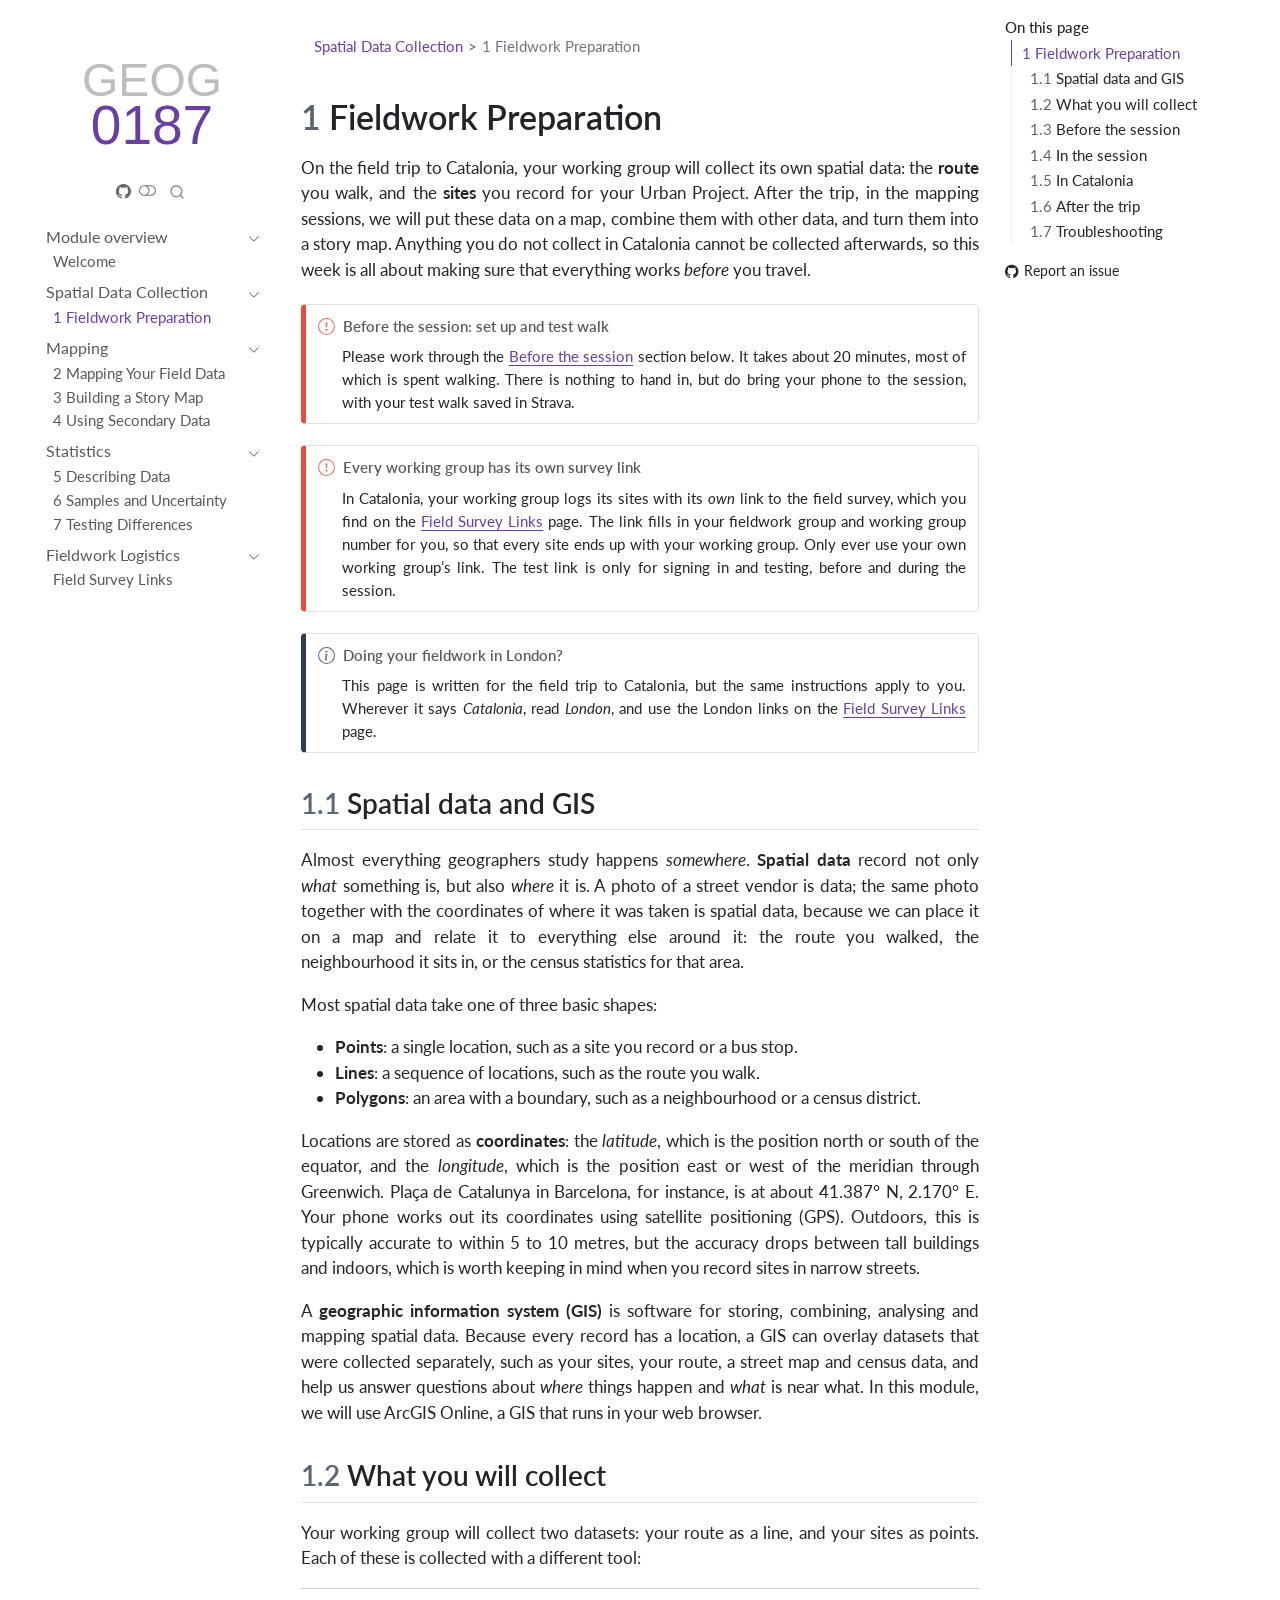
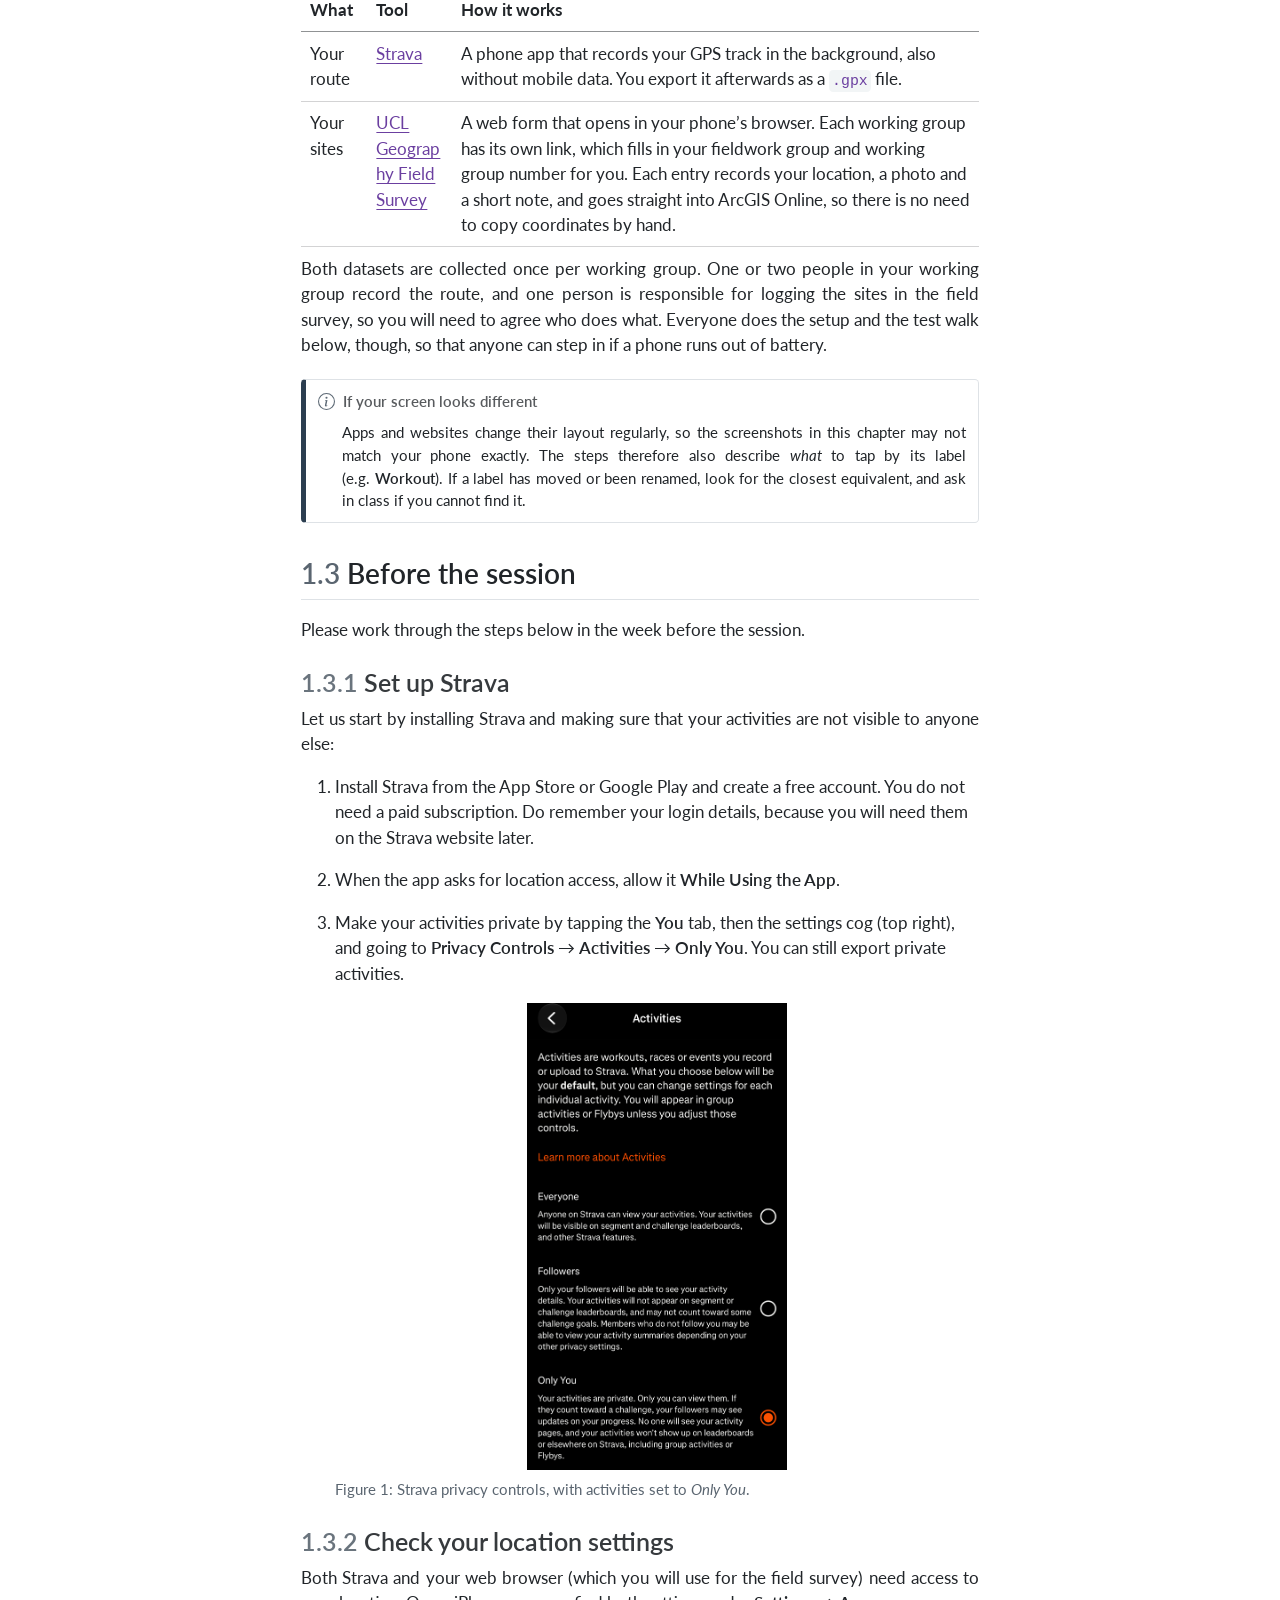
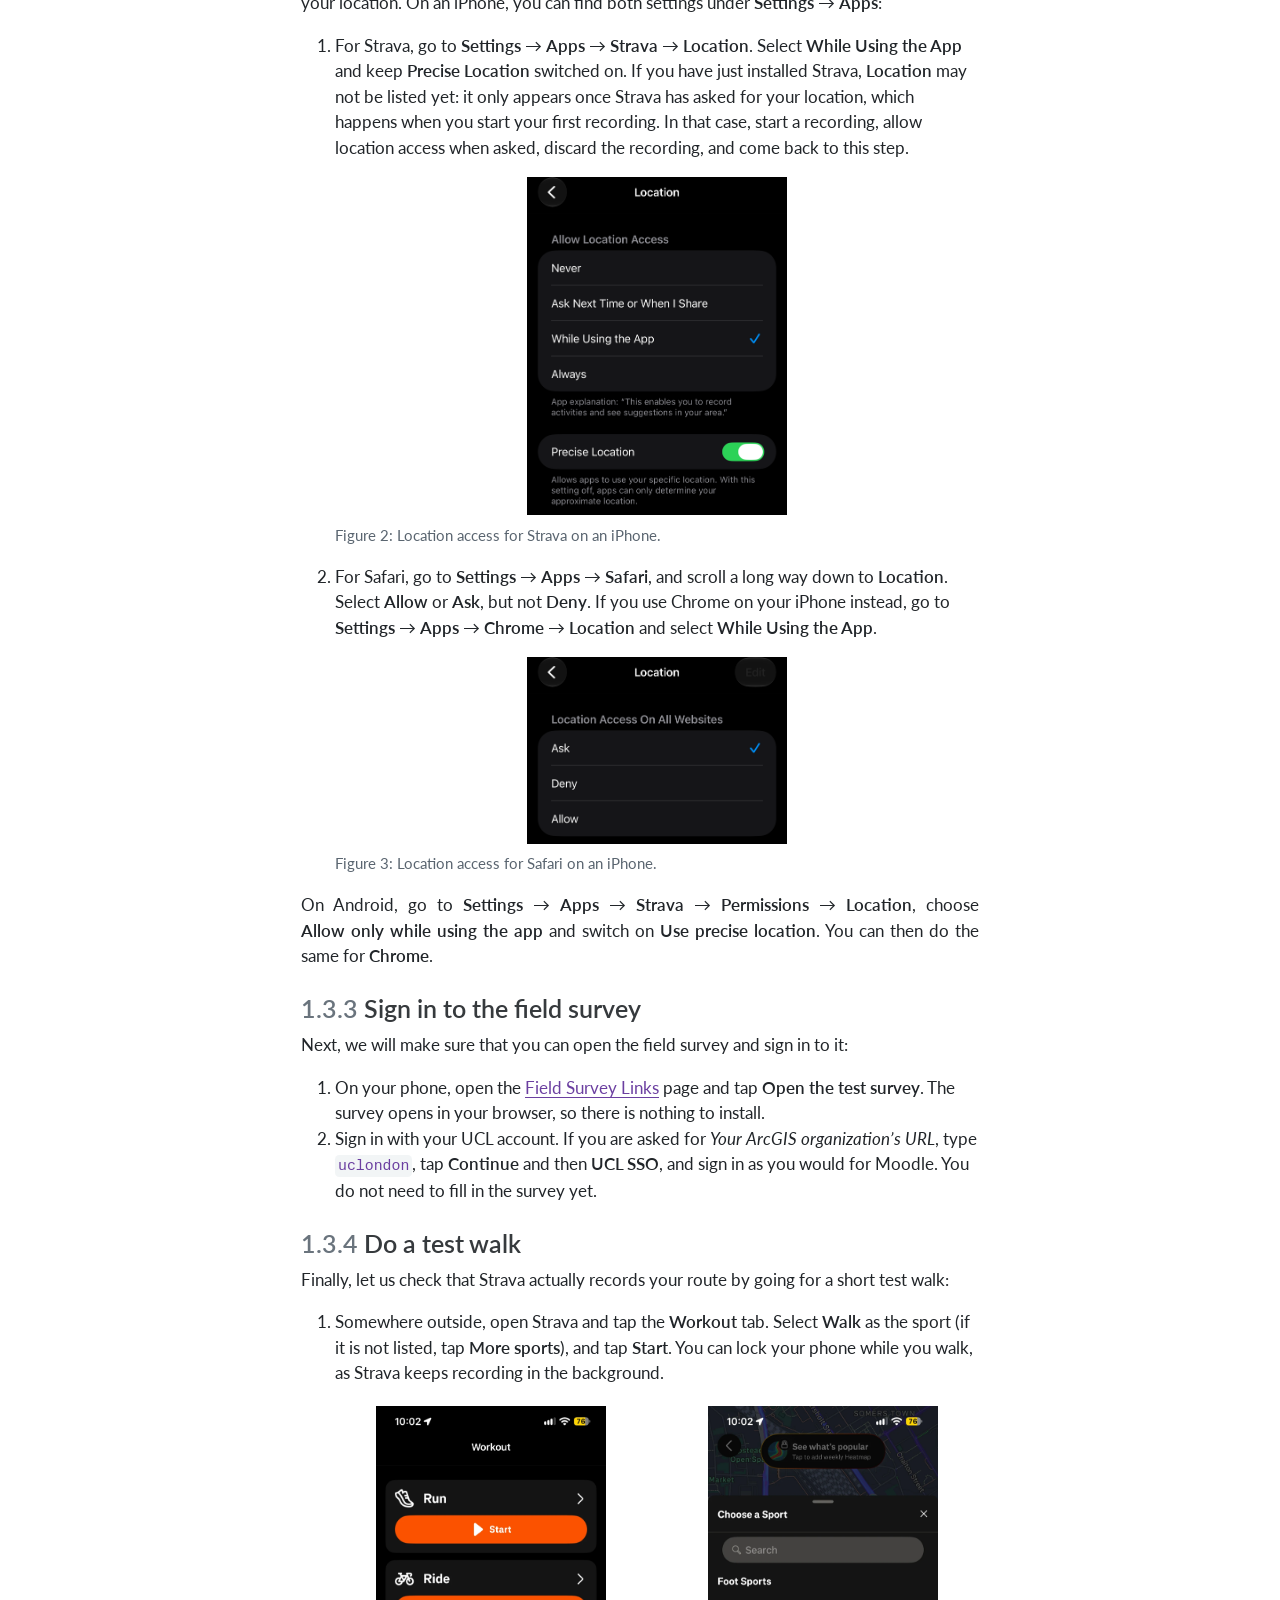
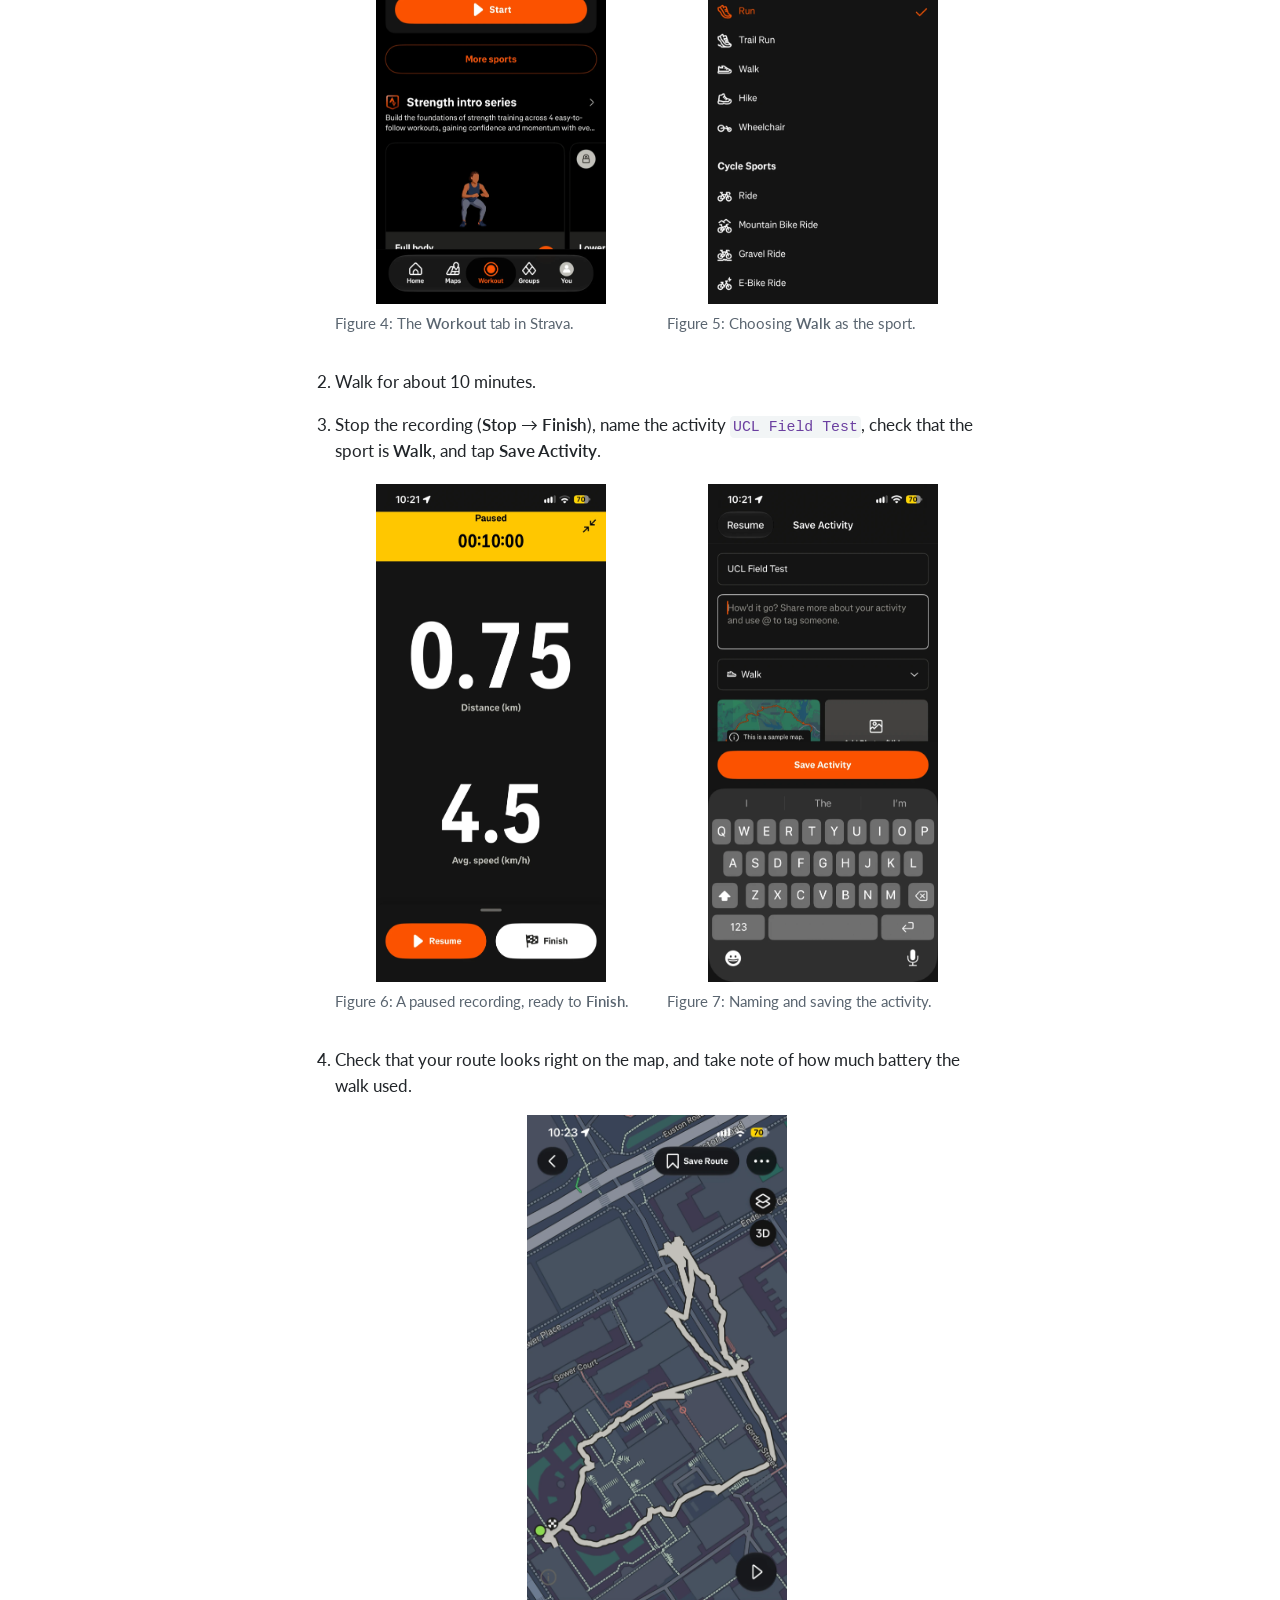
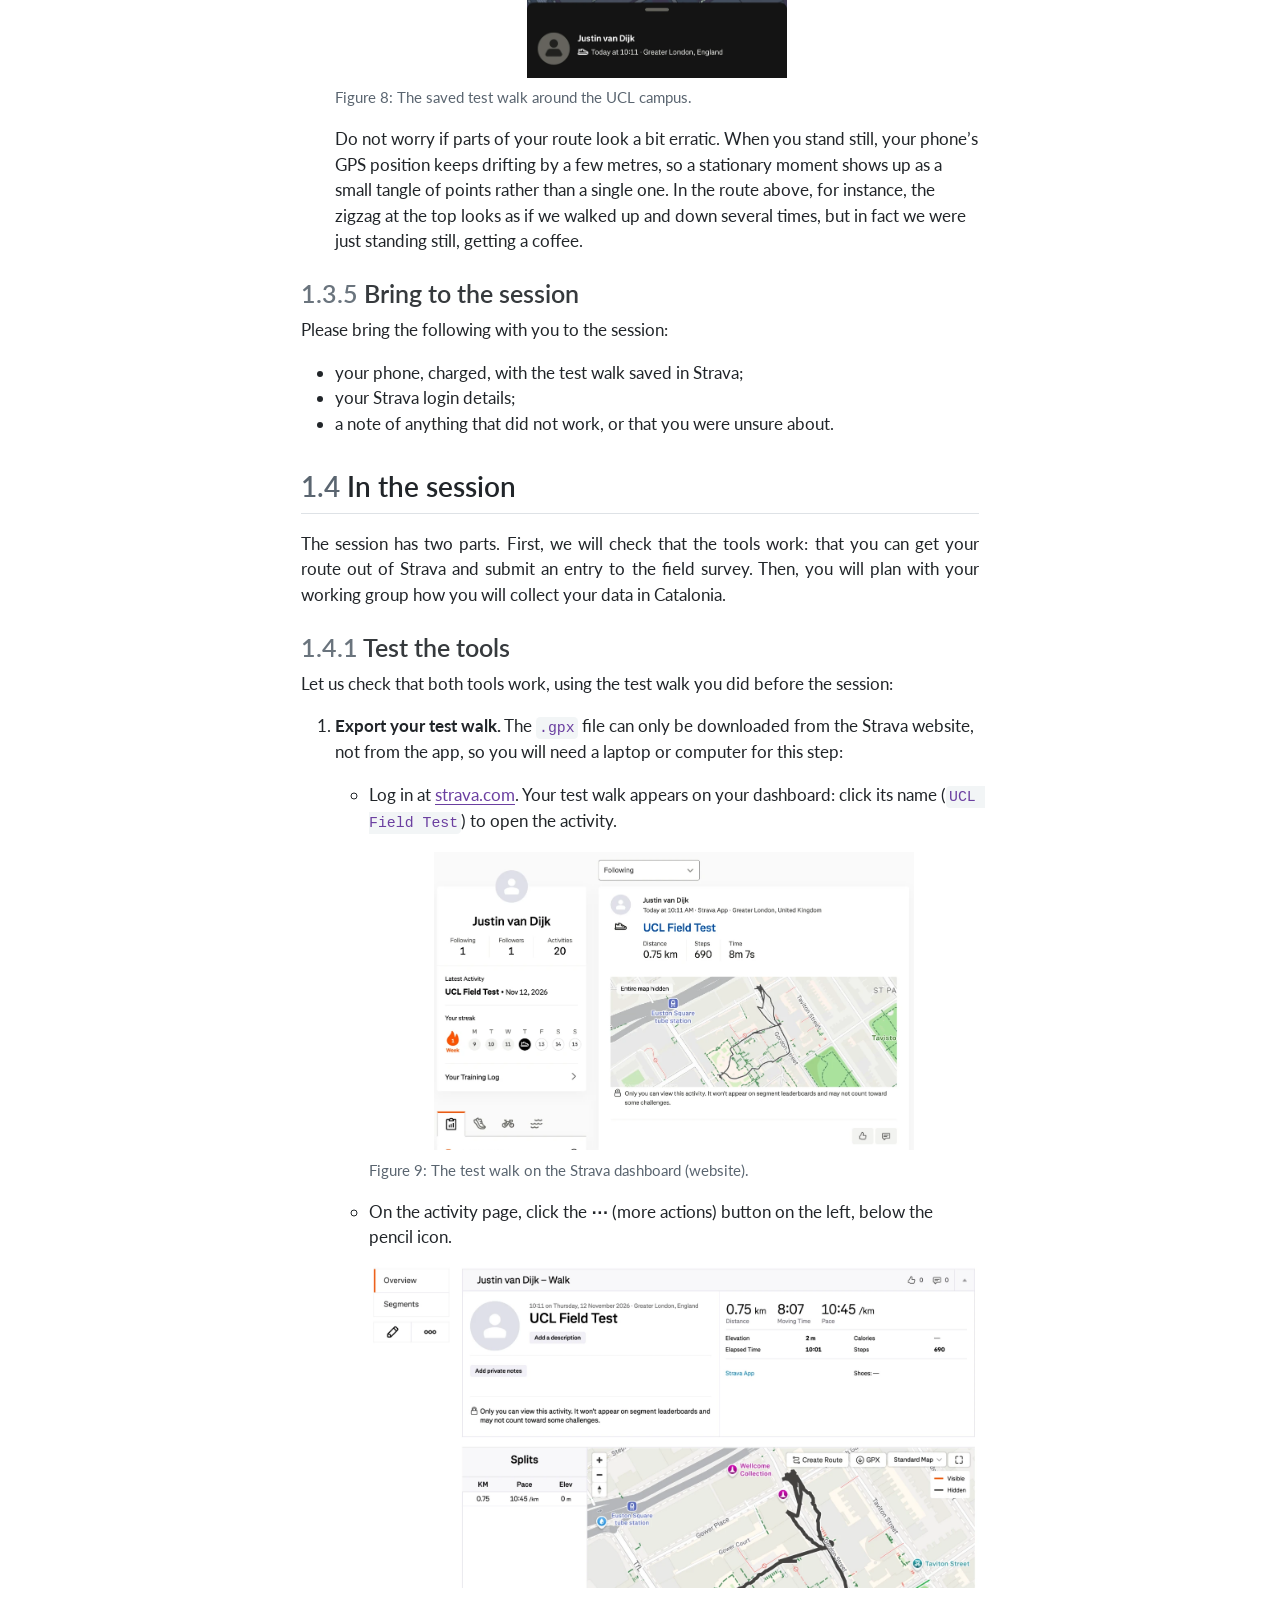
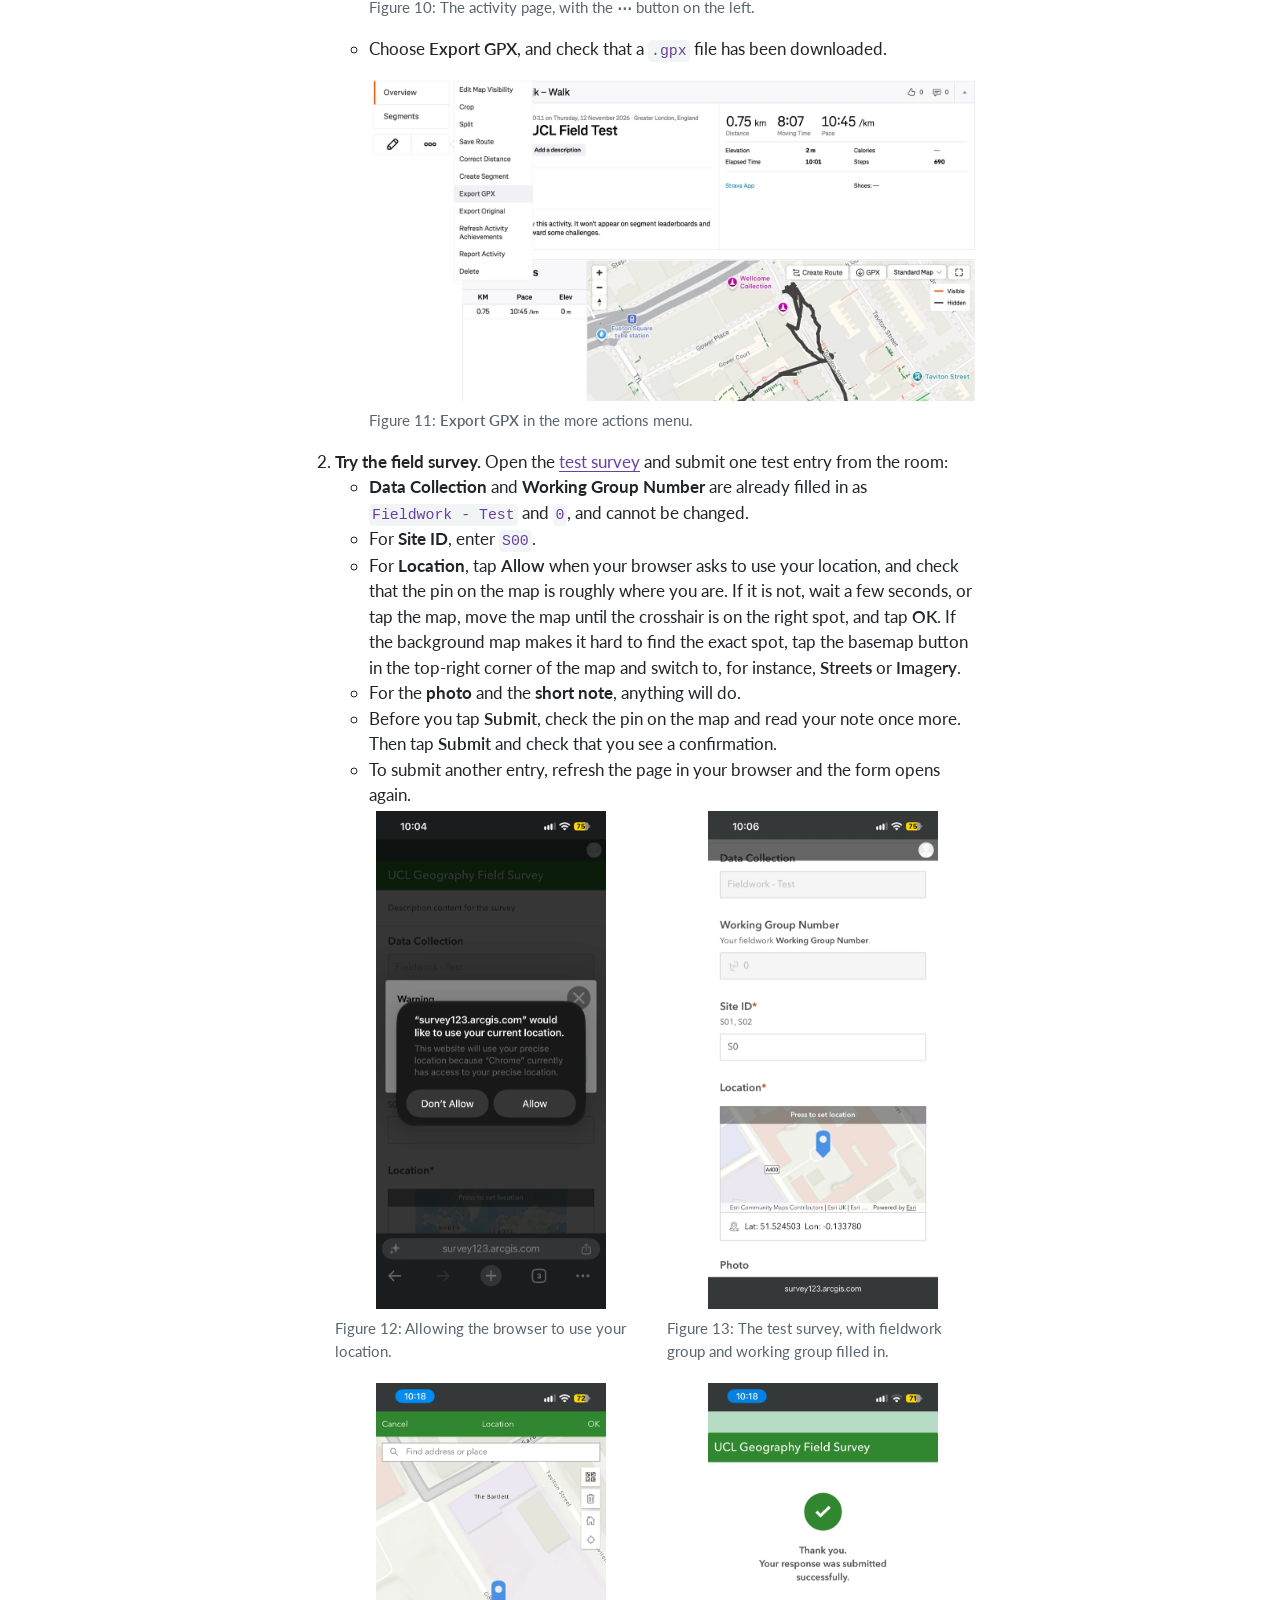
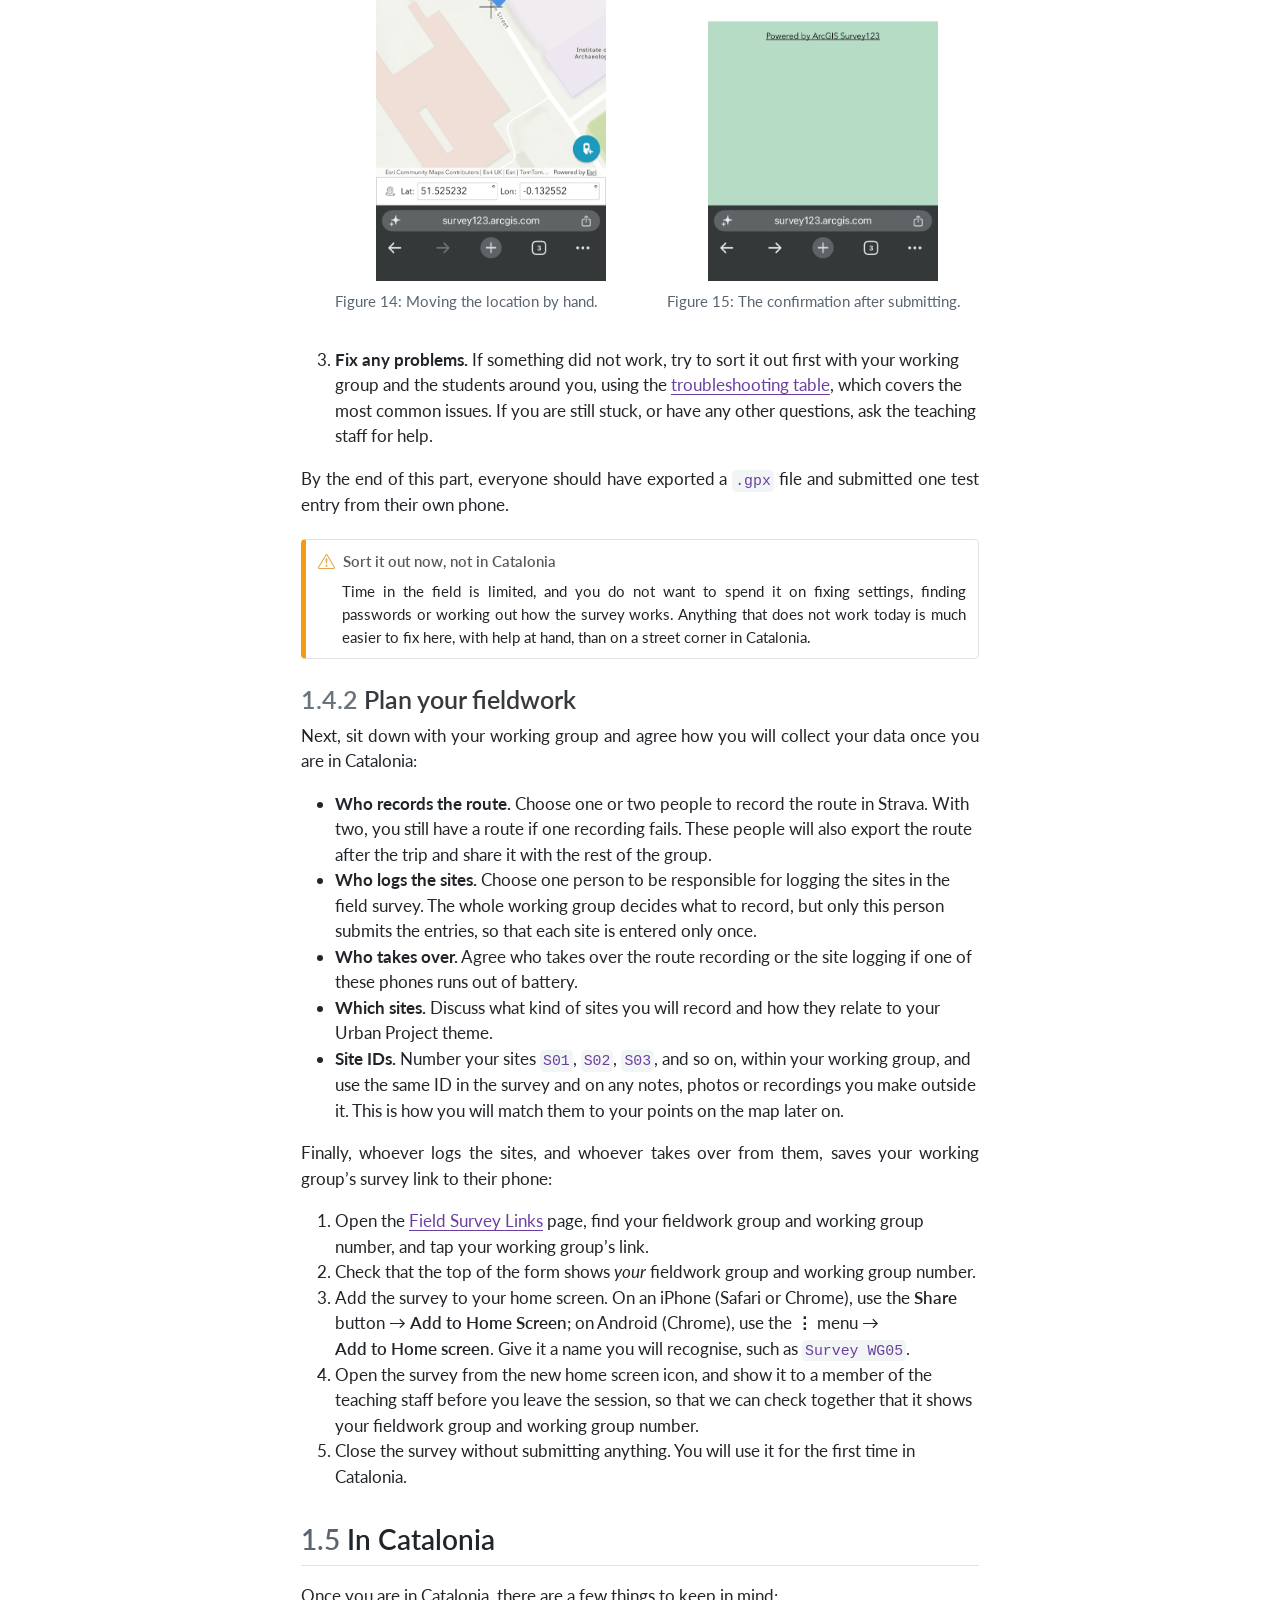
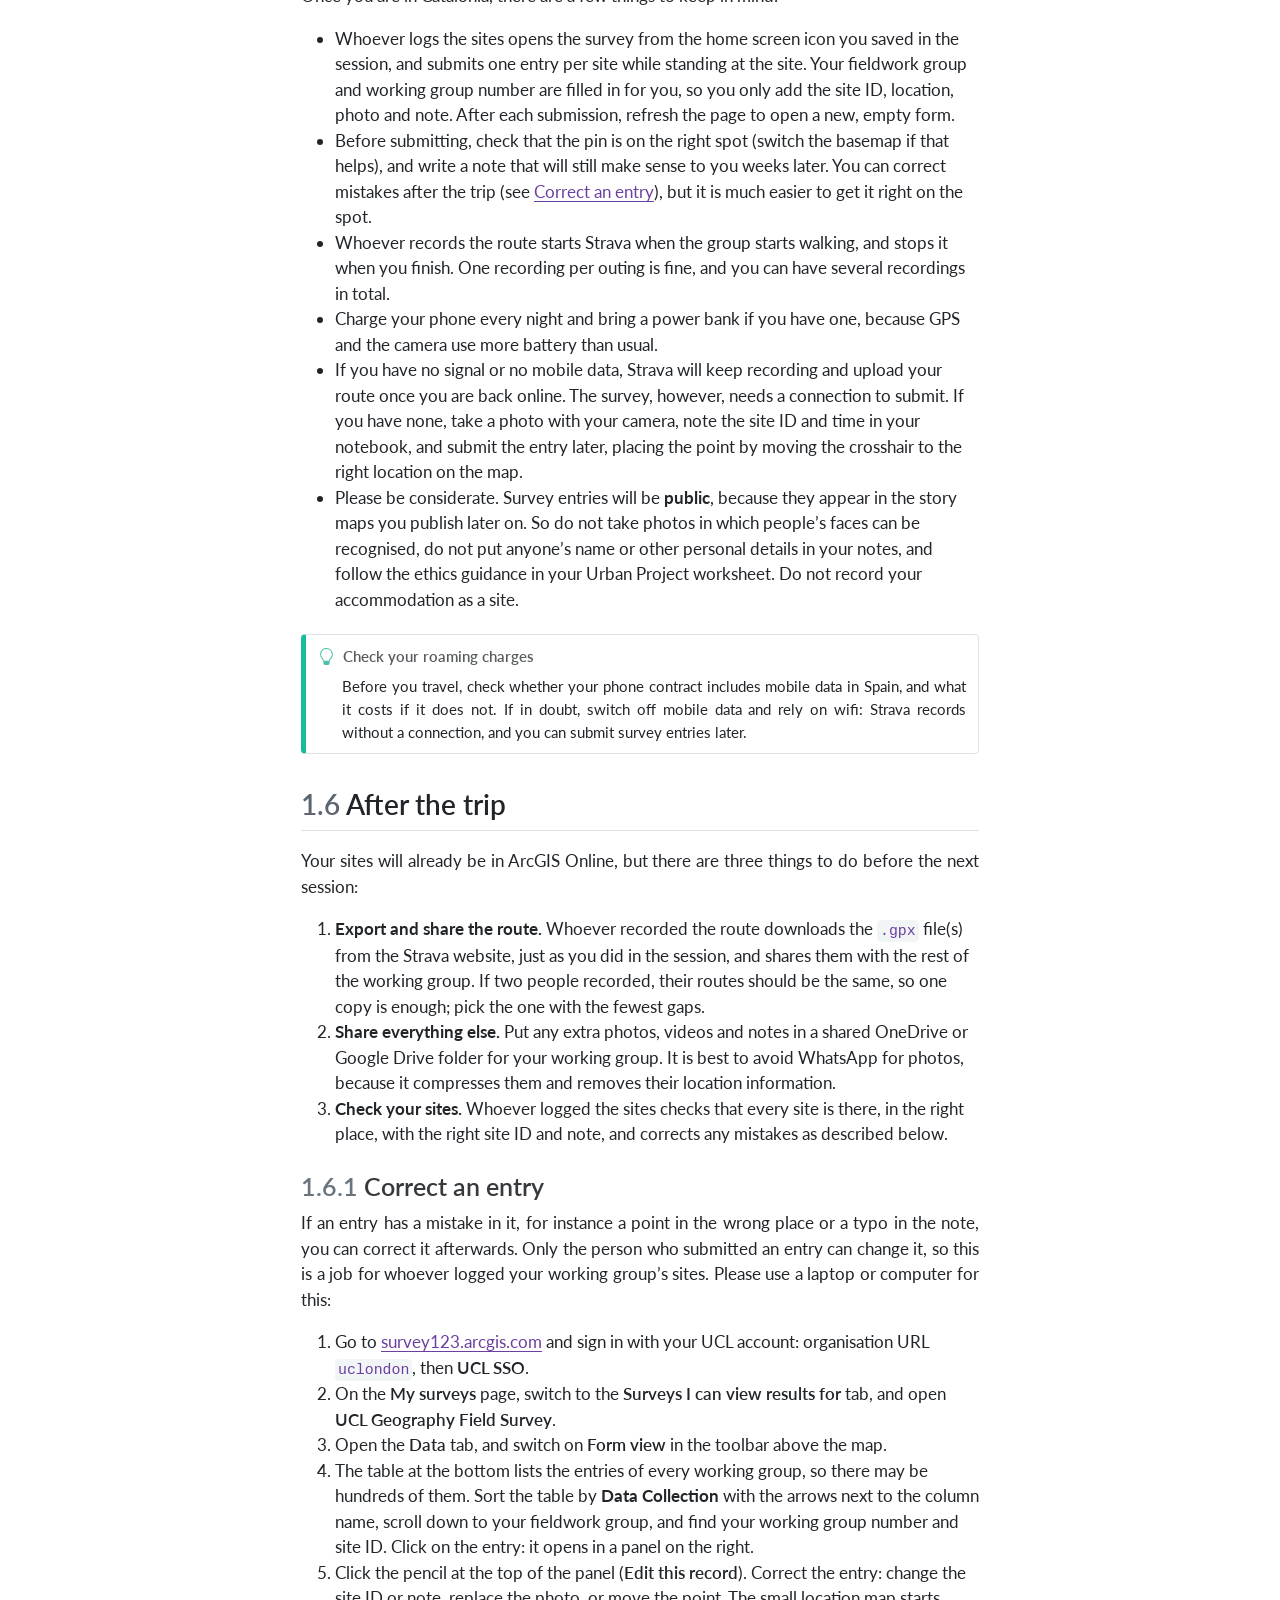
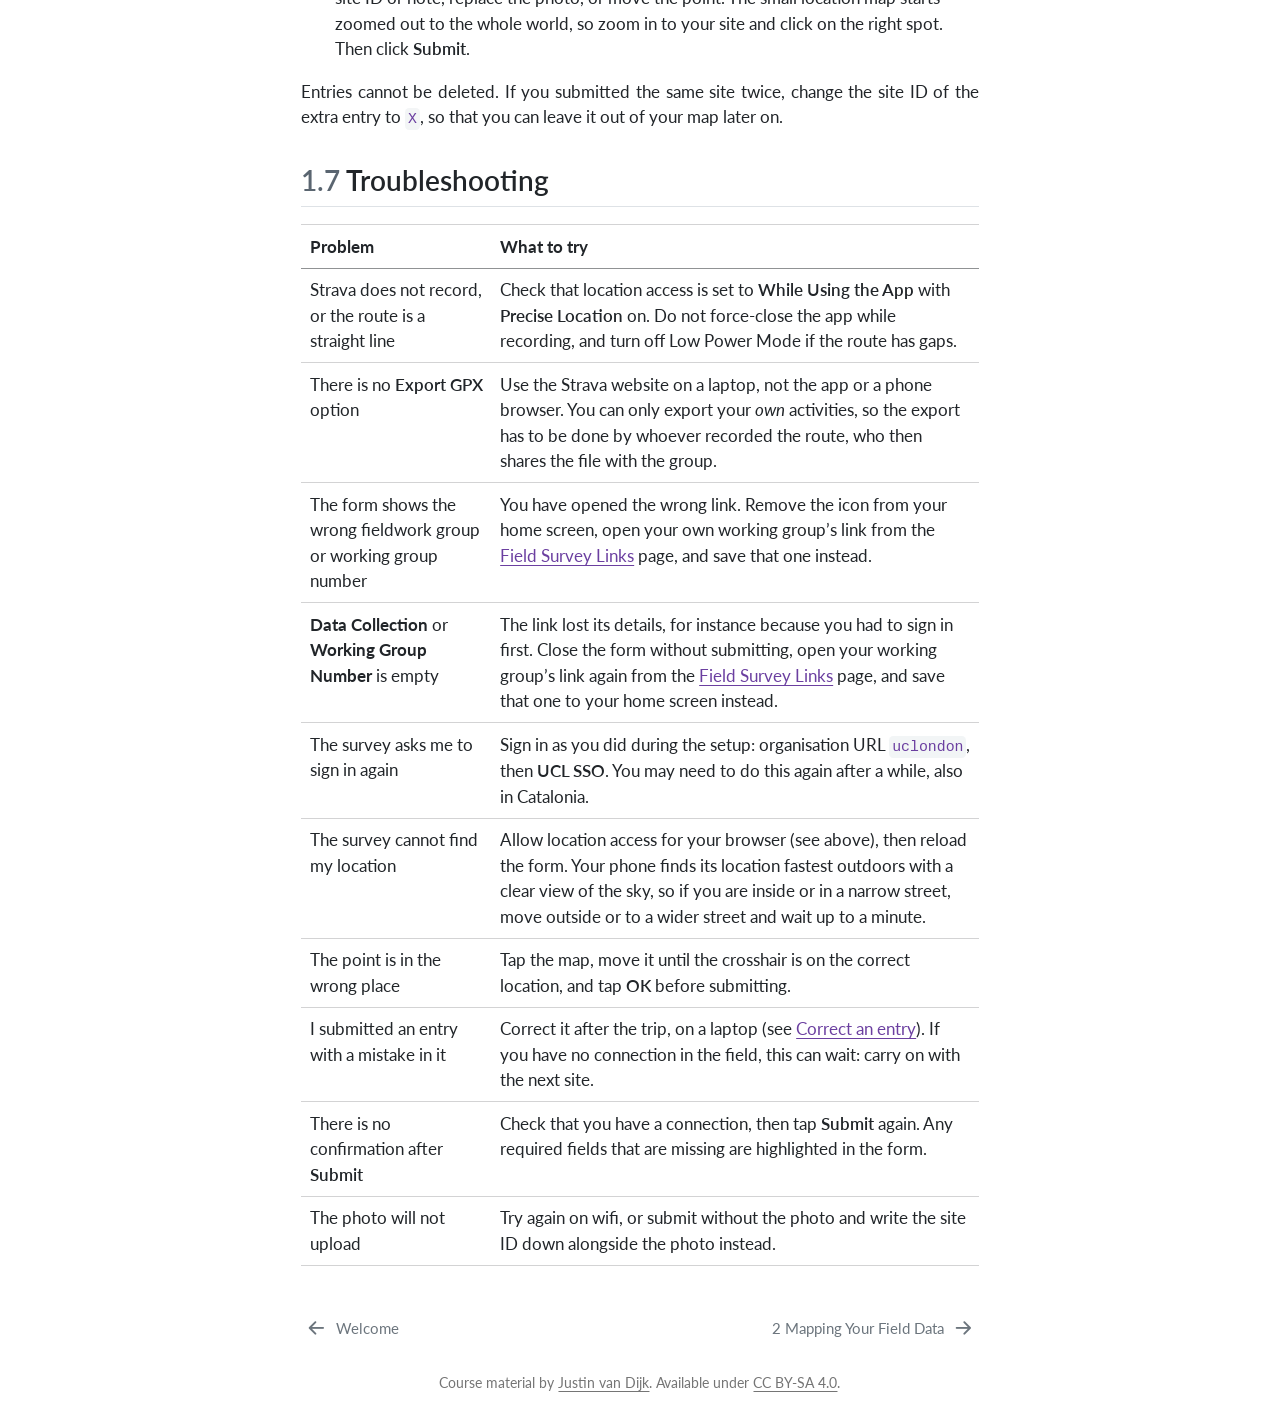
==== commit 68f20547: "Pages 01-02: editing works after all; restore Correct an entry, keep check-before-submit advice Co-A" ====
--- a/docs/01-fieldwork.html
+++ b/docs/01-fieldwork.html
@@ -418,7 +418,10 @@
   <li><a href="#plan-your-fieldwork" id="toc-plan-your-fieldwork" class="nav-link" data-scroll-target="#plan-your-fieldwork"><span class="header-section-number">1.4.2</span> Plan your fieldwork</a></li>
   </ul></li>
   <li><a href="#in-catalonia" id="toc-in-catalonia" class="nav-link" data-scroll-target="#in-catalonia"><span class="header-section-number">1.5</span> In Catalonia</a></li>
-  <li><a href="#after-the-trip" id="toc-after-the-trip" class="nav-link" data-scroll-target="#after-the-trip"><span class="header-section-number">1.6</span> After the trip</a></li>
+  <li><a href="#after-the-trip" id="toc-after-the-trip" class="nav-link" data-scroll-target="#after-the-trip"><span class="header-section-number">1.6</span> After the trip</a>
+  <ul class="collapse">
+  <li><a href="#correct-an-entry" id="toc-correct-an-entry" class="nav-link" data-scroll-target="#correct-an-entry"><span class="header-section-number">1.6.1</span> Correct an entry</a></li>
+  </ul></li>
   <li><a href="#troubleshooting" id="toc-troubleshooting" class="nav-link" data-scroll-target="#troubleshooting"><span class="header-section-number">1.7</span> Troubleshooting</a></li>
   </ul></li>
   </ul>
@@ -719,7 +722,7 @@
 <li>For <strong>Site ID</strong>, enter <code>S00</code>.</li>
 <li>For <strong>Location</strong>, tap <span class="ui">Allow</span> when your browser asks to use your location, and check that the pin on the map is roughly where you are. If it is not, wait a few seconds, or tap the map, move the map until the crosshair is on the right spot, and tap <span class="ui">OK</span>. If the background map makes it hard to find the exact spot, tap the basemap button in the top-right corner of the map and switch to, for instance, <span class="ui">Streets</span> or <span class="ui">Imagery</span>.</li>
 <li>For the <strong>photo</strong> and the <strong>short note</strong>, anything will do.</li>
-<li>Before you tap <span class="ui">Submit</span>, check the pin on the map and read your note once more: an entry cannot be changed or deleted once it has been submitted. Then tap <span class="ui">Submit</span> and check that you see a confirmation.</li>
+<li>Before you tap <span class="ui">Submit</span>, check the pin on the map and read your note once more. Then tap <span class="ui">Submit</span> and check that you see a confirmation.</li>
 <li>To submit another entry, refresh the page in your browser and the form opens again.</li>
 </ul>
 <div class="quarto-layout-panel" data-layout-ncol="2">
@@ -818,25 +821,12 @@
 <p>Once you are in Catalonia, there are a few things to keep in mind:</p>
 <ul>
 <li>Whoever logs the sites opens the survey from the home screen icon you saved in the session, and submits one entry per site while standing at the site. Your fieldwork group and working group number are filled in for you, so you only add the site ID, location, photo and note. After each submission, refresh the page to open a new, empty form.</li>
-<li>Before submitting, check that the pin is on the right spot (switch the basemap if that helps), and write a note that will still make sense to you weeks later. Once submitted, an entry cannot be changed or deleted.</li>
+<li>Before submitting, check that the pin is on the right spot (switch the basemap if that helps), and write a note that will still make sense to you weeks later. You can correct mistakes after the trip (see <a href="#correct-an-entry">Correct an entry</a>), but it is much easier to get it right on the spot.</li>
 <li>Whoever records the route starts Strava when the group starts walking, and stops it when you finish. One recording per outing is fine, and you can have several recordings in total.</li>
 <li>Charge your phone every night and bring a power bank if you have one, because GPS and the camera use more battery than usual.</li>
 <li>If you have no signal or no mobile data, Strava will keep recording and upload your route once you are back online. The survey, however, needs a connection to submit. If you have none, take a photo with your camera, note the site ID and time in your notebook, and submit the entry later, placing the point by moving the crosshair to the right location on the map.</li>
 <li>Please be considerate. Survey entries will be <strong>public</strong>, because they appear in the story maps you publish later on. So do not take photos in which people’s faces can be recognised, do not put anyone’s name or other personal details in your notes, and follow the ethics guidance in your Urban Project worksheet. Do not record your accommodation as a site.</li>
 </ul>
-<div class="callout callout-style-simple callout-important callout-titled">
-<div class="callout-header d-flex align-content-center">
-<div class="callout-icon-container">
-<i class="callout-icon"></i>
-</div>
-<div class="callout-title-container flex-fill">
-<span class="screen-reader-only">Important</span>Entries cannot be changed
-</div>
-</div>
-<div class="callout-body-container callout-body">
-<p>Once an entry has been submitted, it cannot be edited or deleted, because every working group adds to the same layer. If you made a mistake, for instance the pin is in the wrong place or the note is wrong, submit a new entry with the next unused site ID, and start its note with which entry it replaces, such as <em>Replaces S03</em>. Write down the site ID of the wrong entry: you will leave it out when you make your map.</p>
-</div>
-</div>
 <div class="callout callout-style-simple callout-tip callout-titled">
 <div class="callout-header d-flex align-content-center">
 <div class="callout-icon-container">
@@ -853,11 +843,24 @@
 </section>
 <section id="after-the-trip" class="level2" data-number="1.6">
 <h2 data-number="1.6" class="anchored" data-anchor-id="after-the-trip"><span class="header-section-number">1.6</span> After the trip</h2>
-<p>Your sites will already be in ArcGIS Online, but there are two things to do before the next session:</p>
+<p>Your sites will already be in ArcGIS Online, but there are three things to do before the next session:</p>
 <ol type="1">
 <li><strong>Export and share the route.</strong> Whoever recorded the route downloads the <code>.gpx</code> file(s) from the Strava website, just as you did in the session, and shares them with the rest of the working group. If two people recorded, their routes should be the same, so one copy is enough; pick the one with the fewest gaps.</li>
 <li><strong>Share everything else.</strong> Put any extra photos, videos and notes in a shared OneDrive or Google Drive folder for your working group. It is best to avoid WhatsApp for photos, because it compresses them and removes their location information.</li>
+<li><strong>Check your sites.</strong> Whoever logged the sites checks that every site is there, in the right place, with the right site ID and note, and corrects any mistakes as described below.</li>
 </ol>
+<section id="correct-an-entry" class="level3" data-number="1.6.1">
+<h3 data-number="1.6.1" class="anchored" data-anchor-id="correct-an-entry"><span class="header-section-number">1.6.1</span> Correct an entry</h3>
+<p>If an entry has a mistake in it, for instance a point in the wrong place or a typo in the note, you can correct it afterwards. Only the person who submitted an entry can change it, so this is a job for whoever logged your working group’s sites. Please use a laptop or computer for this:</p>
+<ol type="1">
+<li>Go to <a href="https://survey123.arcgis.com">survey123.arcgis.com</a> and sign in with your UCL account: organisation URL <code>uclondon</code>, then <span class="ui">UCL SSO</span>.</li>
+<li>On the <span class="ui">My surveys</span> page, switch to the <span class="ui">Surveys I can view results for</span> tab, and open <span class="ui">UCL Geography Field Survey</span>.</li>
+<li>Open the <span class="ui">Data</span> tab, and switch on <span class="ui">Form view</span> in the toolbar above the map.</li>
+<li>The table at the bottom lists the entries of every working group, so there may be hundreds of them. Sort the table by <strong>Data Collection</strong> with the arrows next to the column name, scroll down to your fieldwork group, and find your working group number and site ID. Click on the entry: it opens in a panel on the right.</li>
+<li>Click the pencil at the top of the panel (<span class="ui">Edit this record</span>). Correct the entry: change the site ID or note, replace the photo, or move the point. The small location map starts zoomed out to the whole world, so zoom in to your site and click on the right spot. Then click <span class="ui">Submit</span>.</li>
+</ol>
+<p>Entries cannot be deleted. If you submitted the same site twice, change the site ID of the extra entry to <code>X</code>, so that you can leave it out of your map later on.</p>
+</section>
 </section>
 <section id="troubleshooting" class="level2" data-number="1.7">
 <h2 data-number="1.7" class="anchored" data-anchor-id="troubleshooting"><span class="header-section-number">1.7</span> Troubleshooting</h2>
@@ -899,7 +902,7 @@
 </tr>
 <tr class="even">
 <td style="text-align: left;">I submitted an entry with a mistake in it</td>
-<td style="text-align: left;">Entries cannot be changed. Submit a new entry with the next unused site ID and a note such as <em>Replaces S03</em>, and write down the site ID of the wrong one (see <a href="#in-catalonia">In Catalonia</a>).</td>
+<td style="text-align: left;">Correct it after the trip, on a laptop (see <a href="#correct-an-entry">Correct an entry</a>). If you have no connection in the field, this can wait: carry on with the next site.</td>
 </tr>
 <tr class="odd">
 <td style="text-align: left;">There is no confirmation after <span class="ui">Submit</span></td>
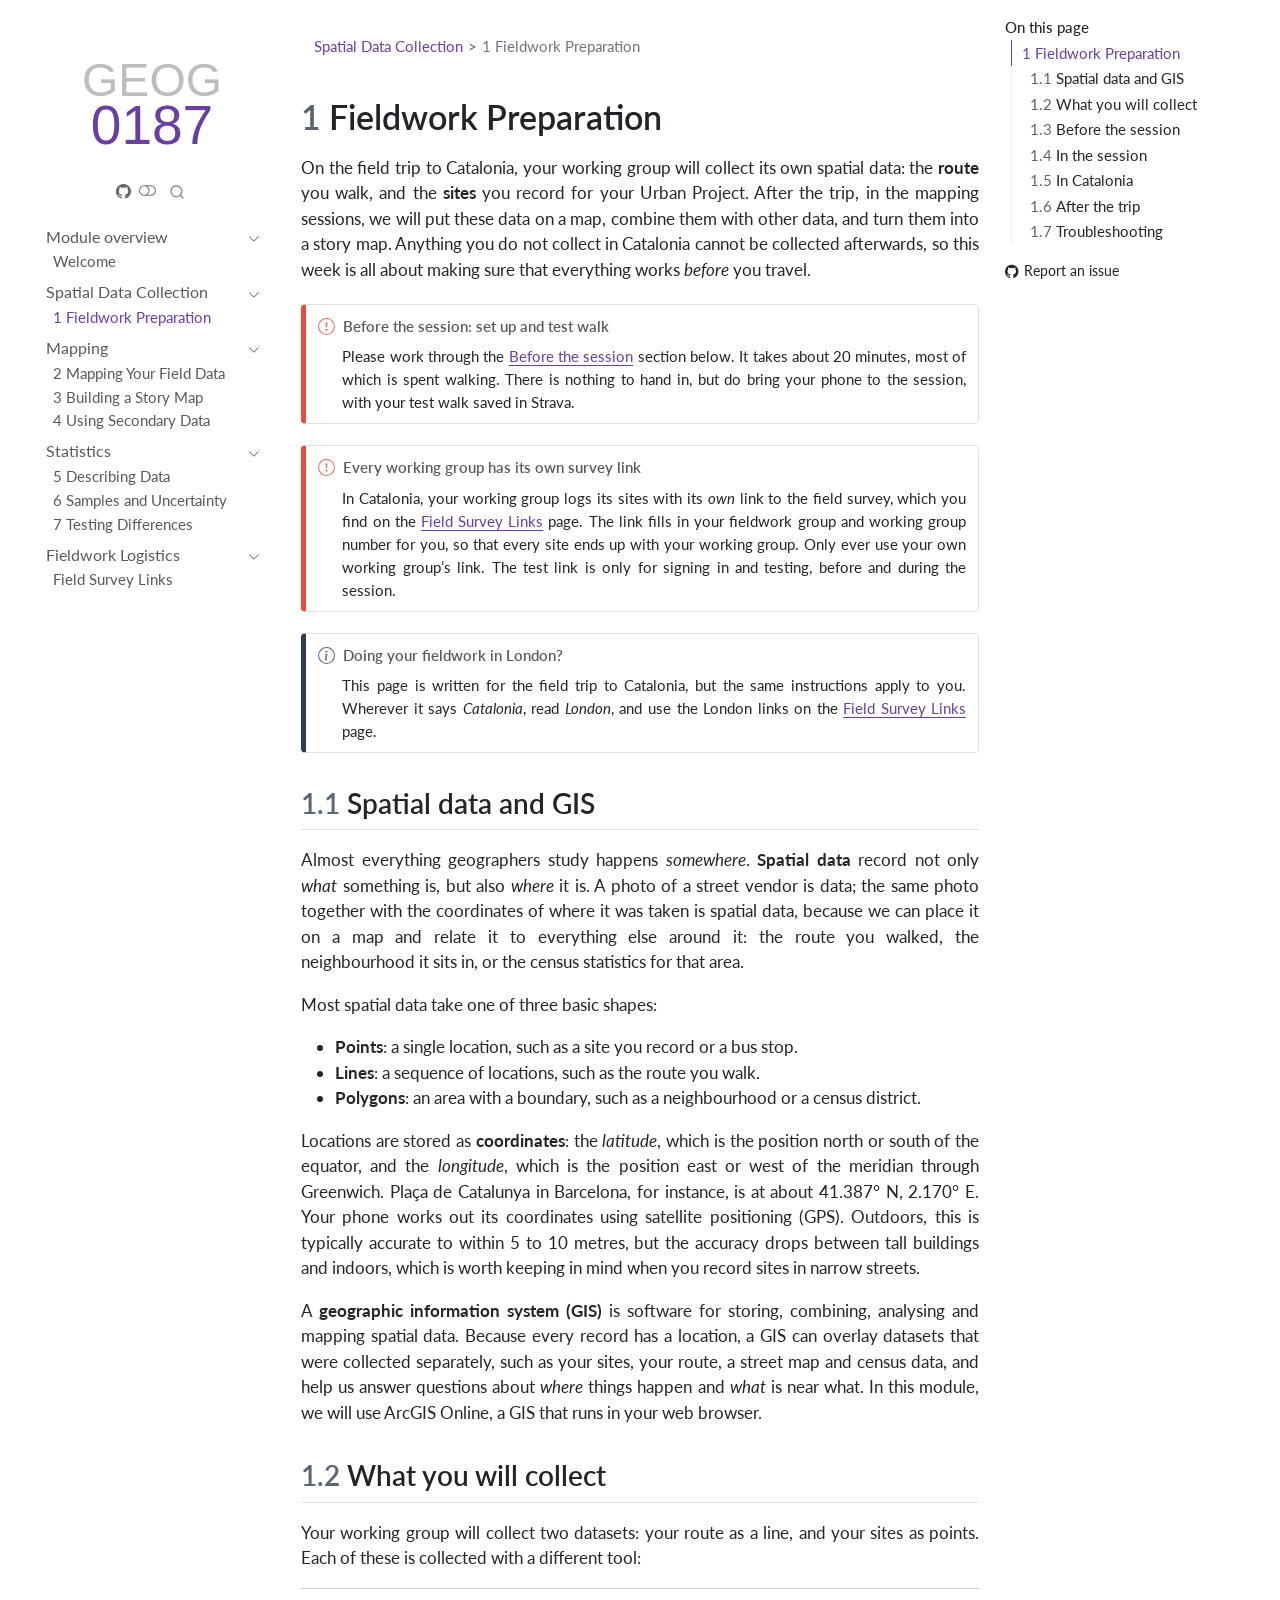
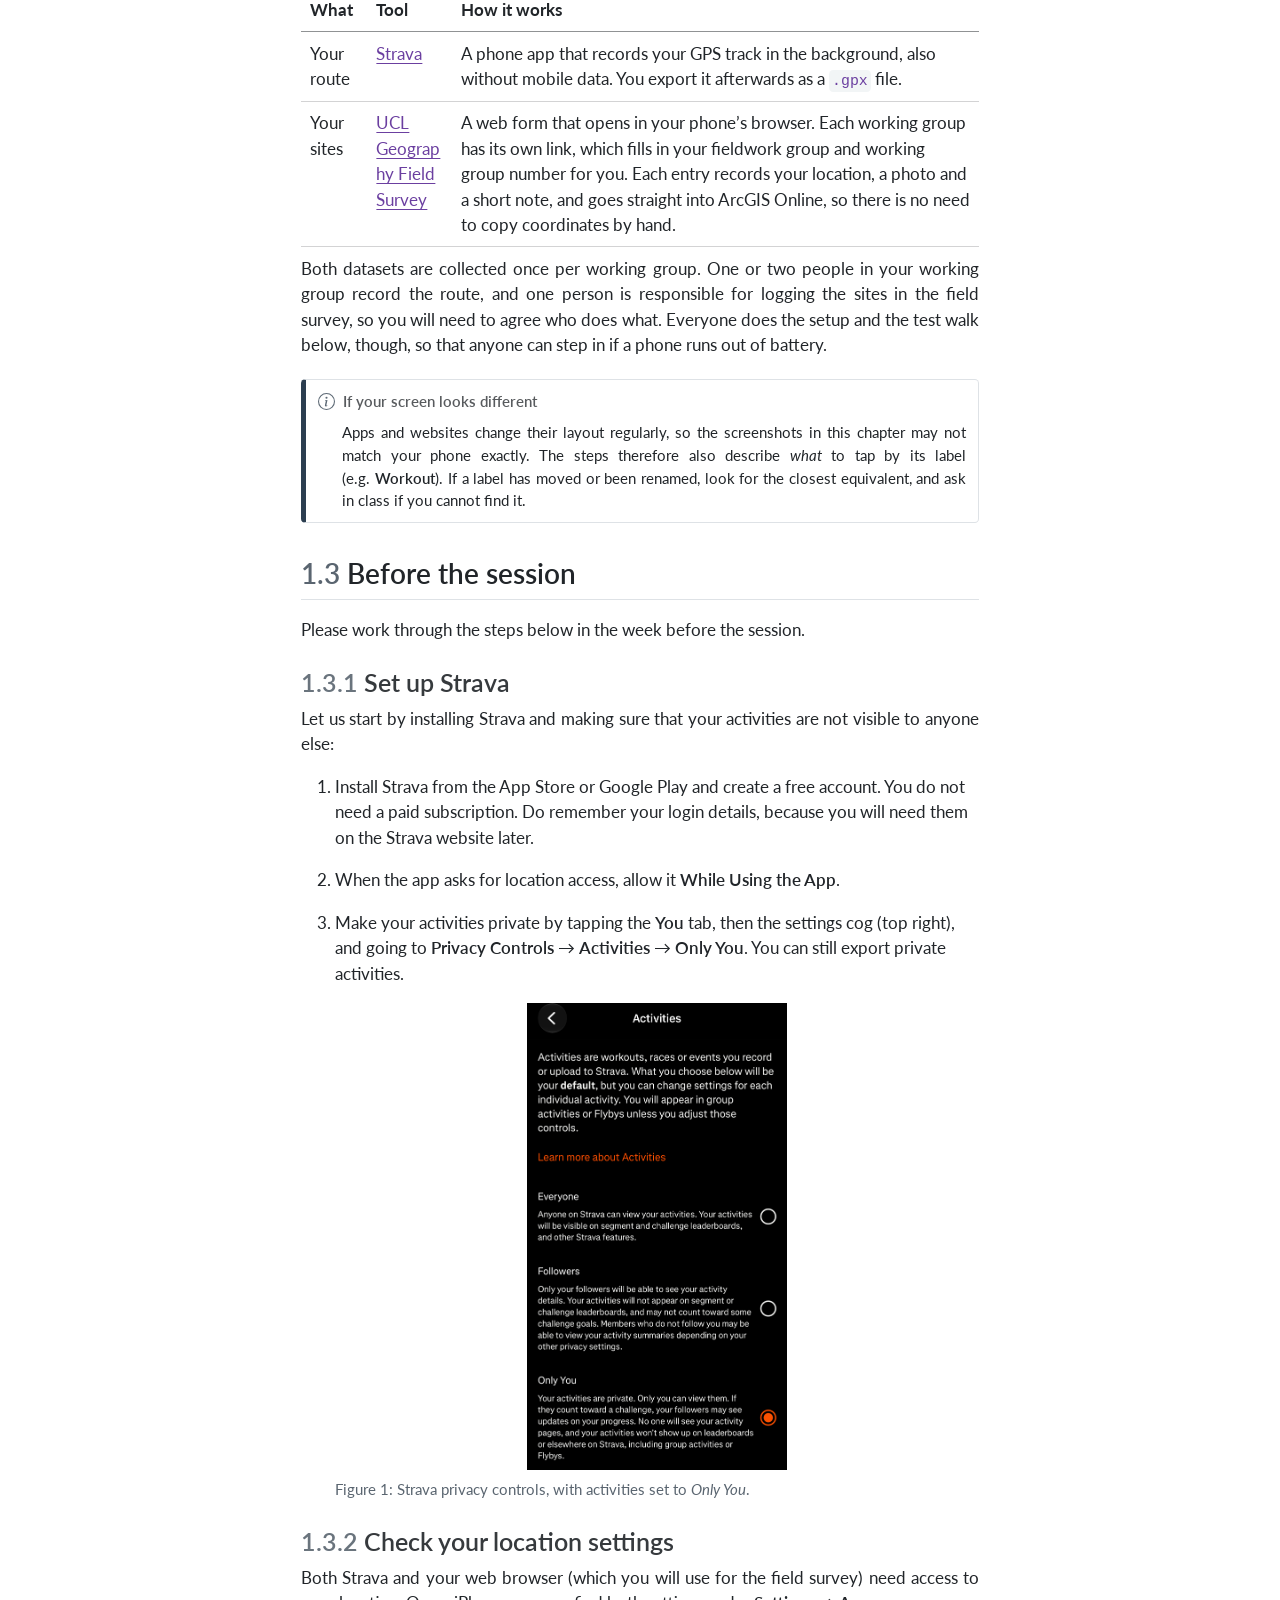
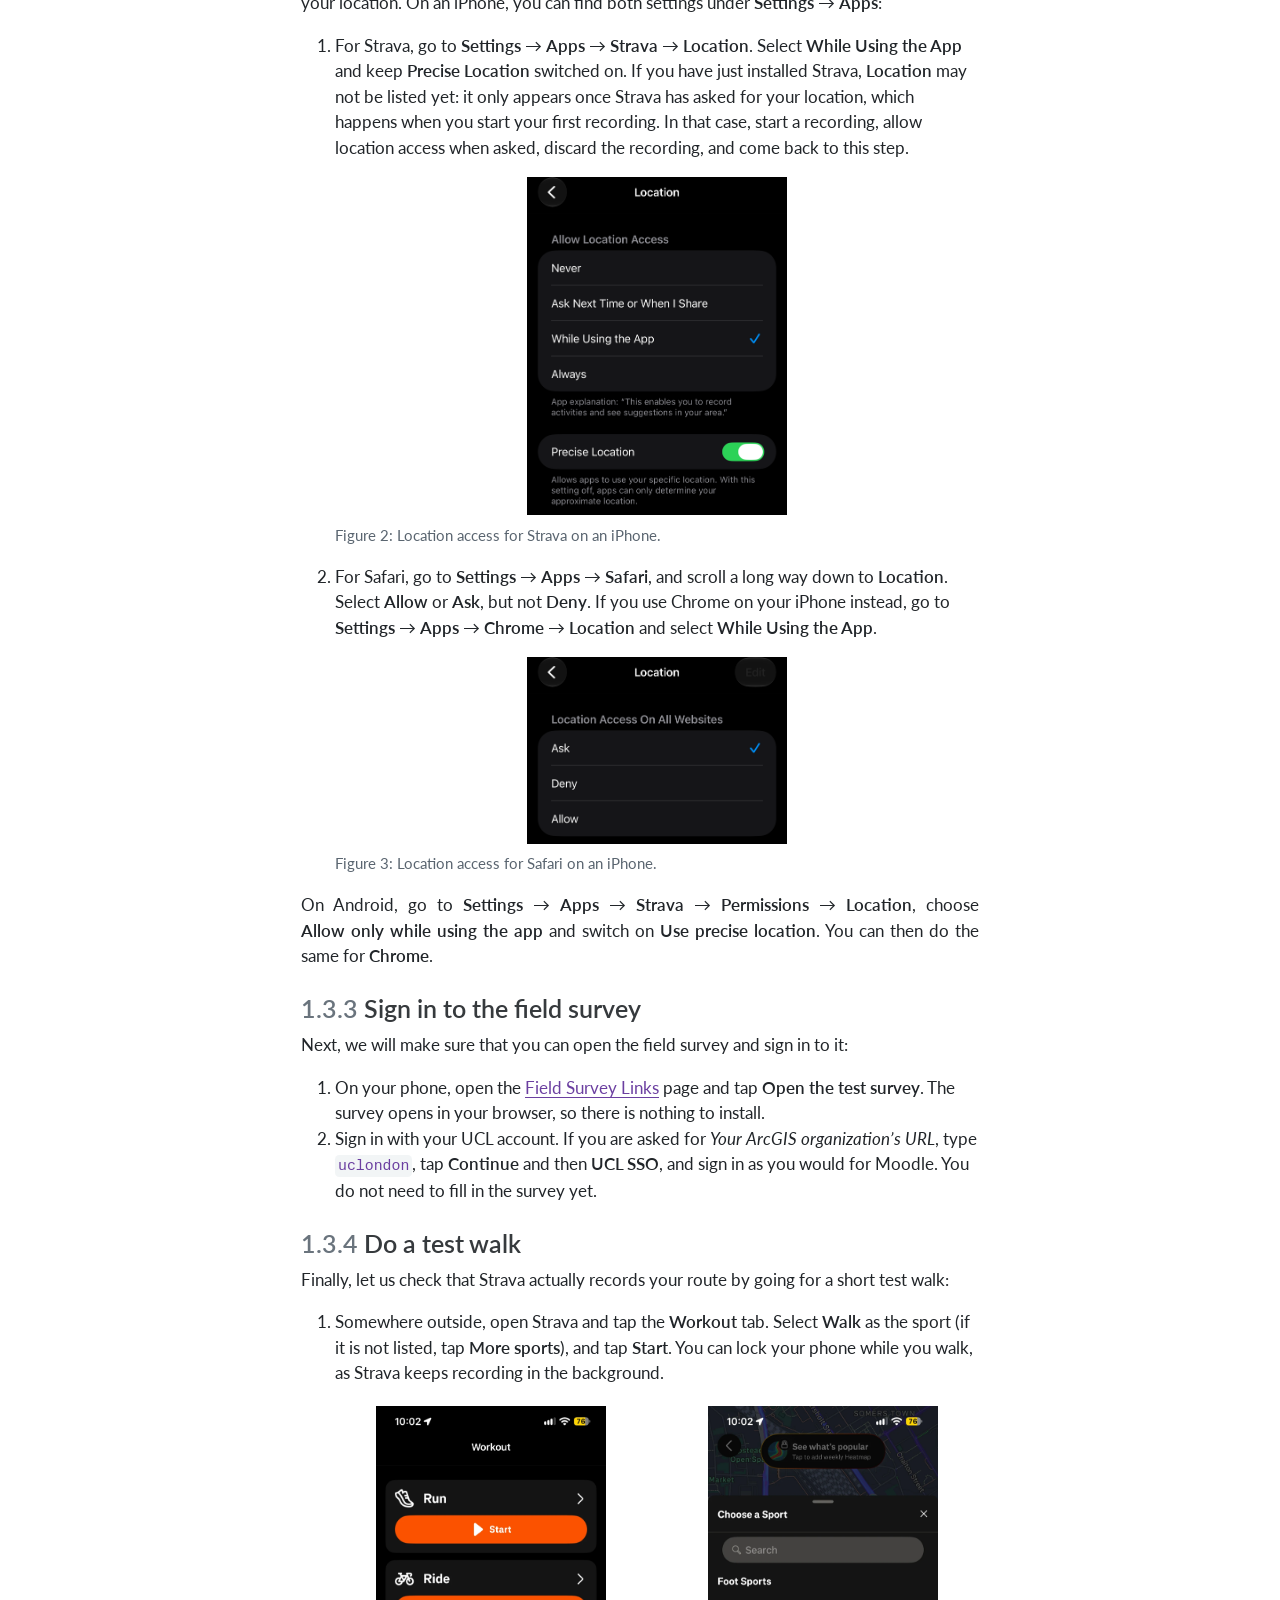
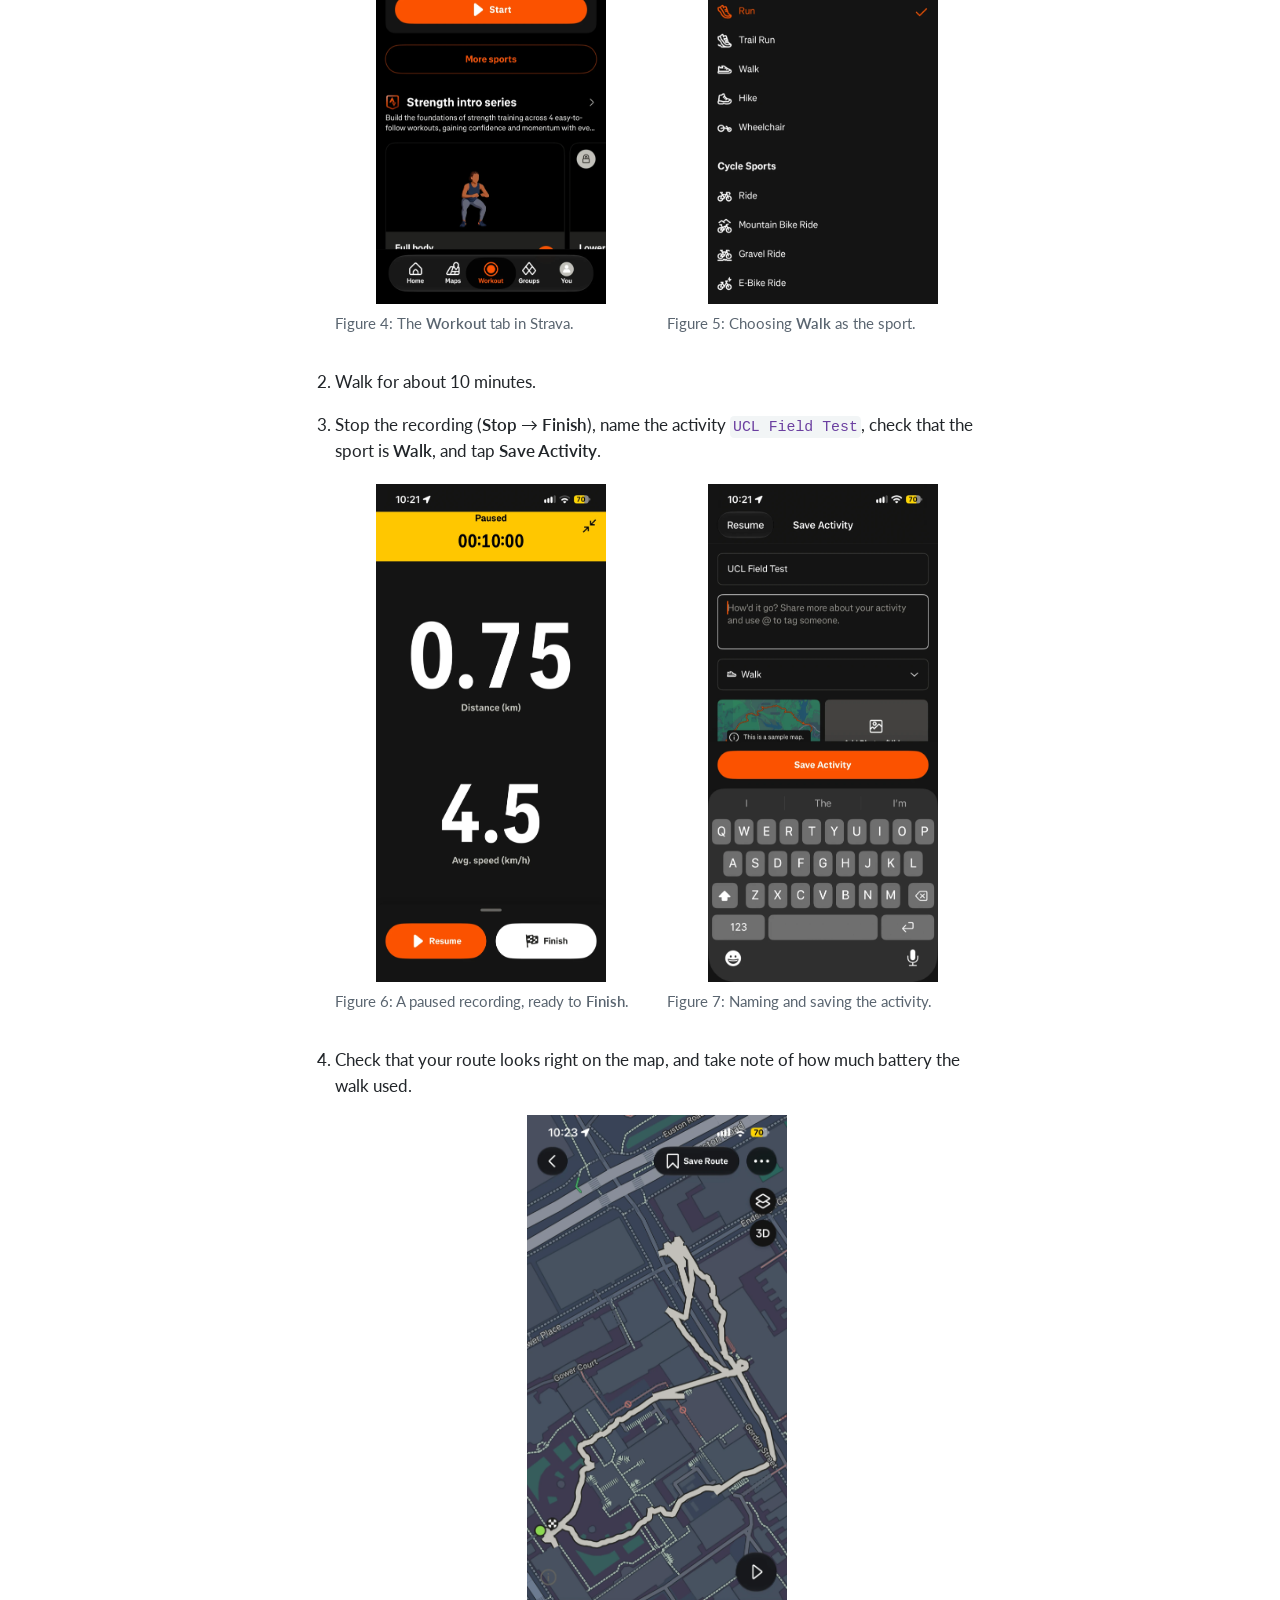
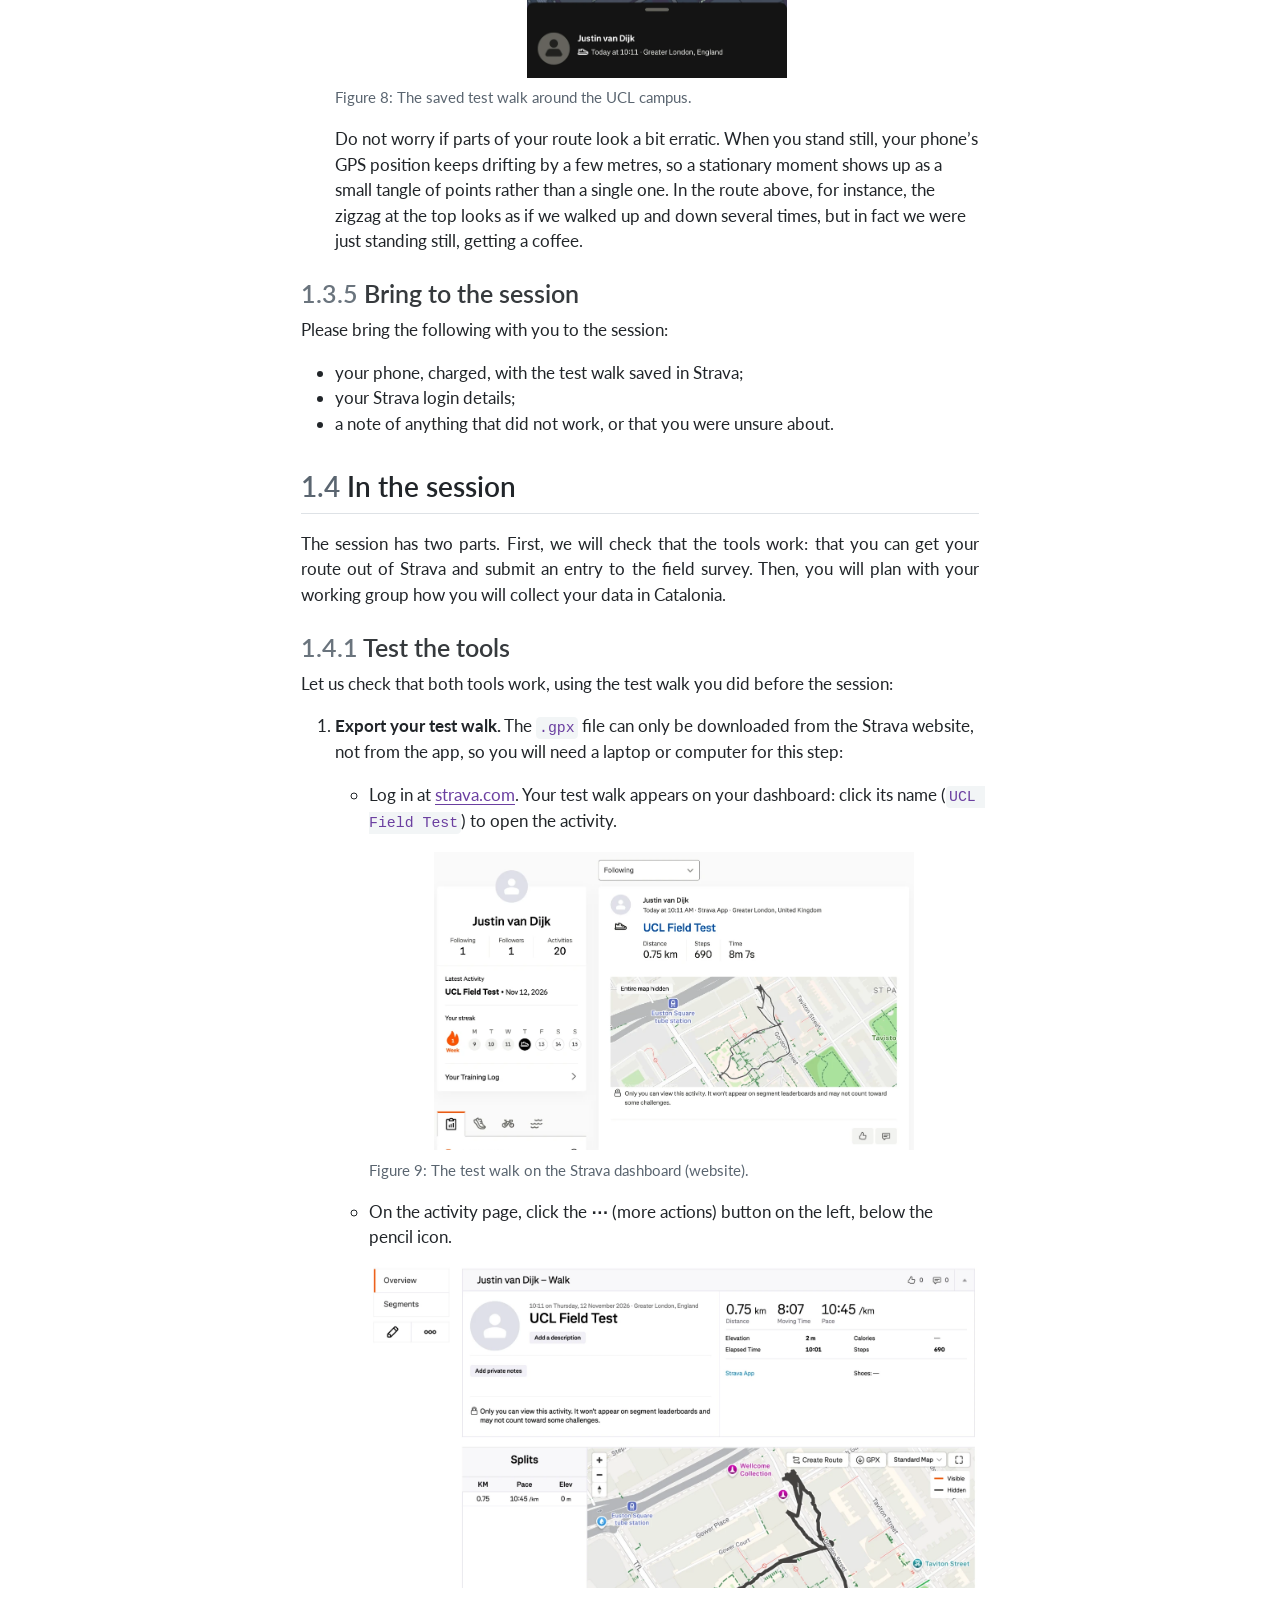
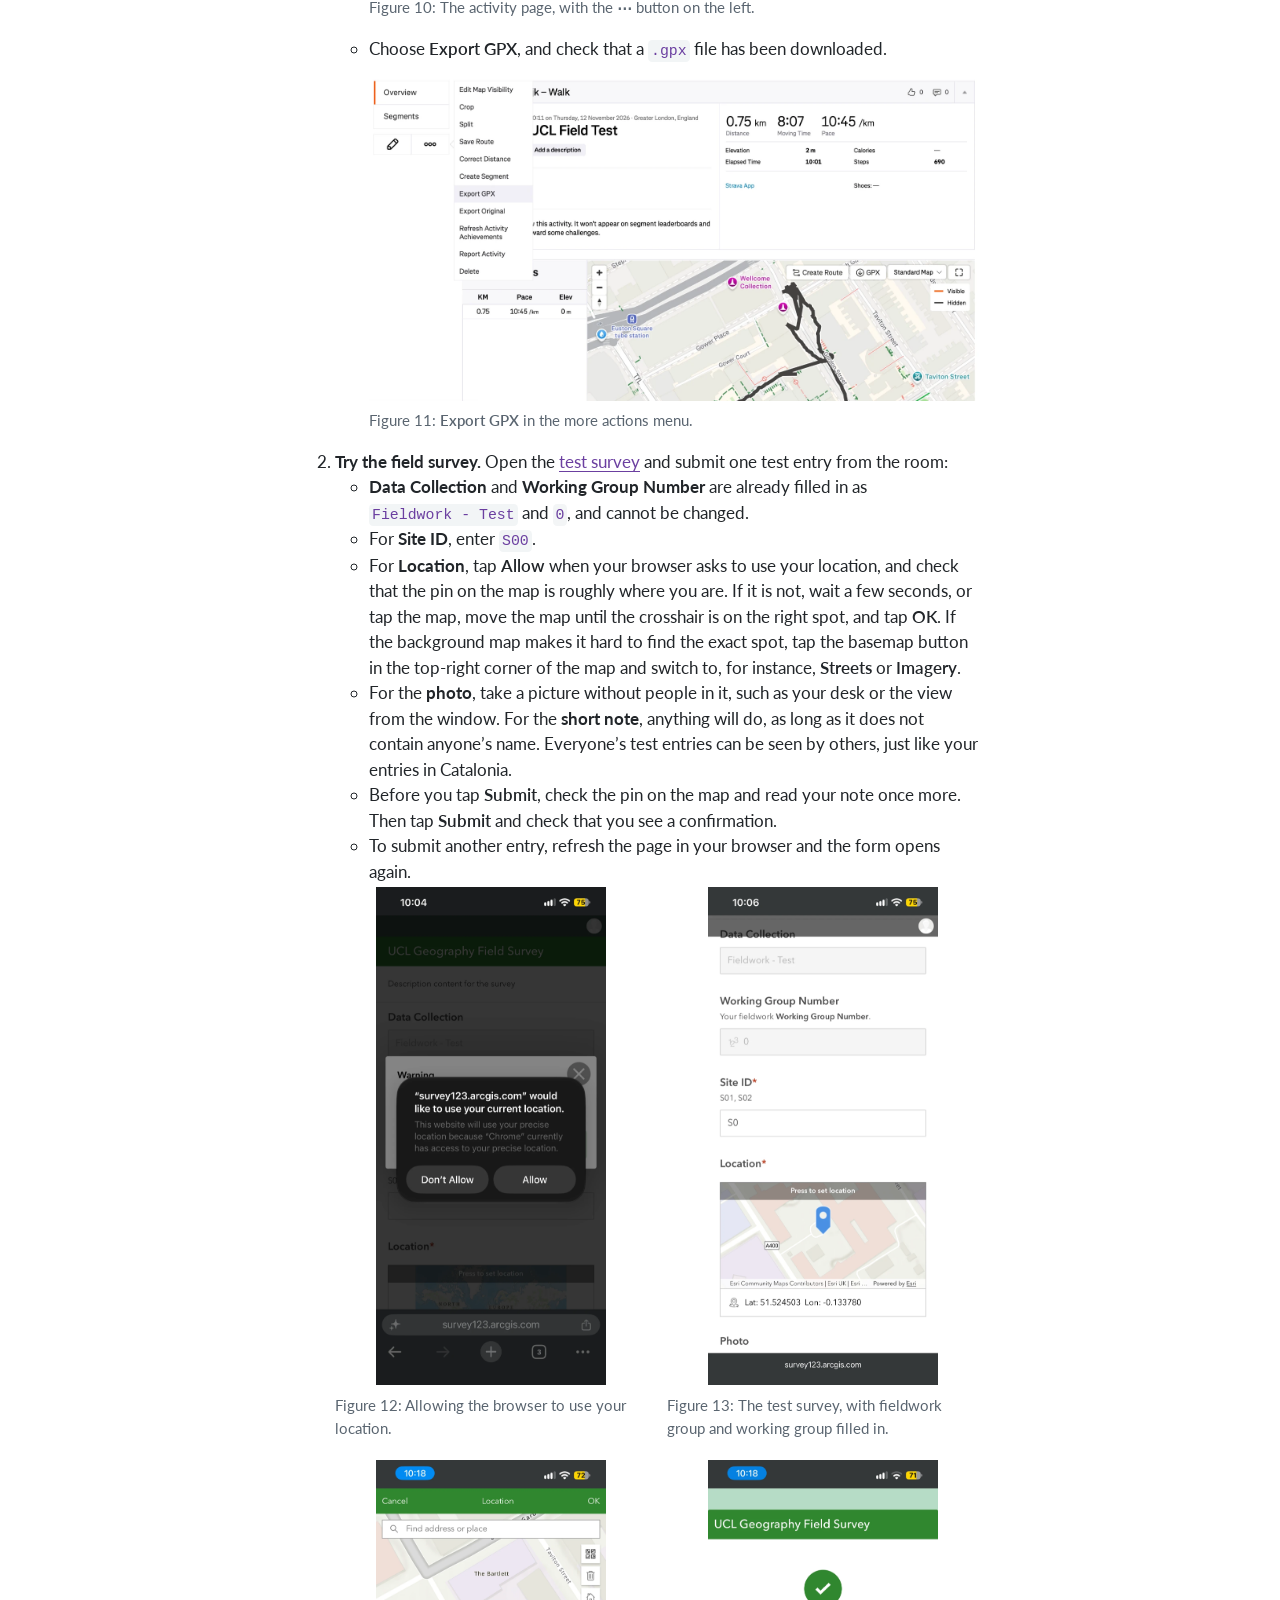
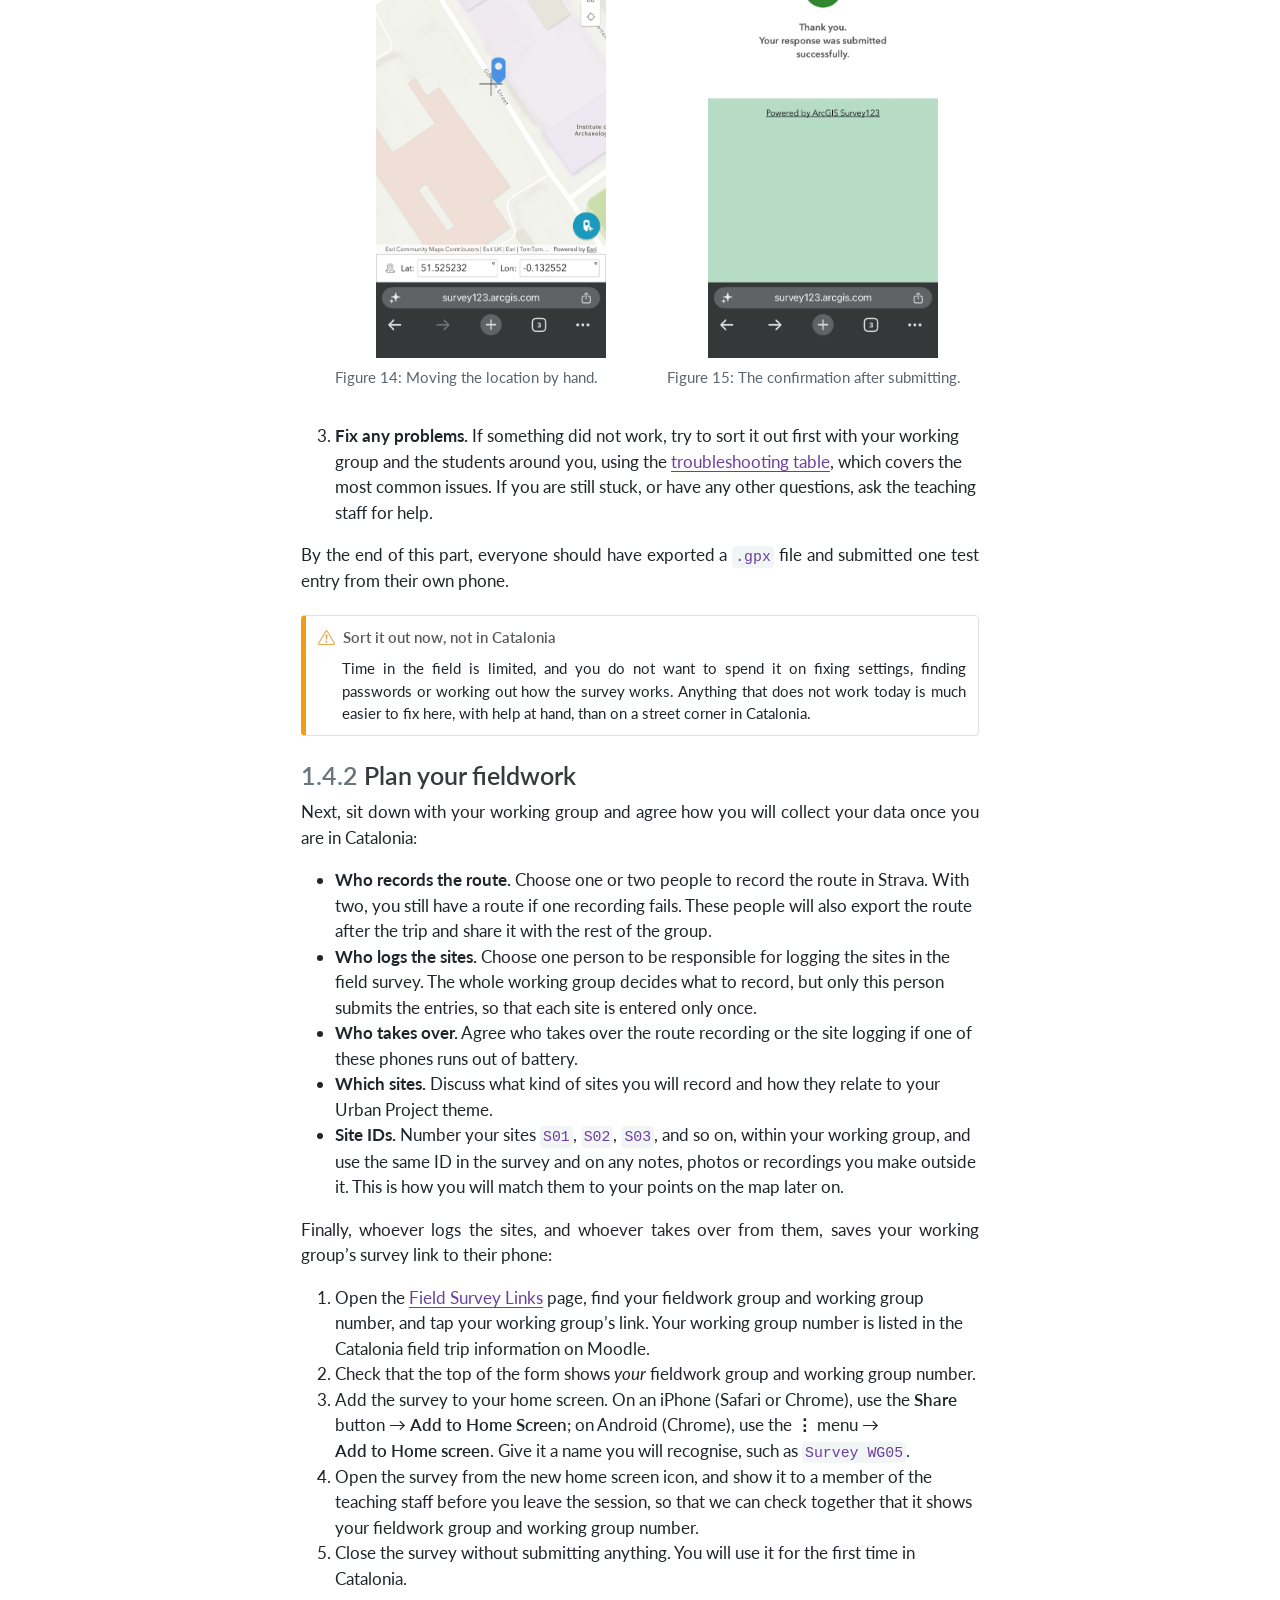
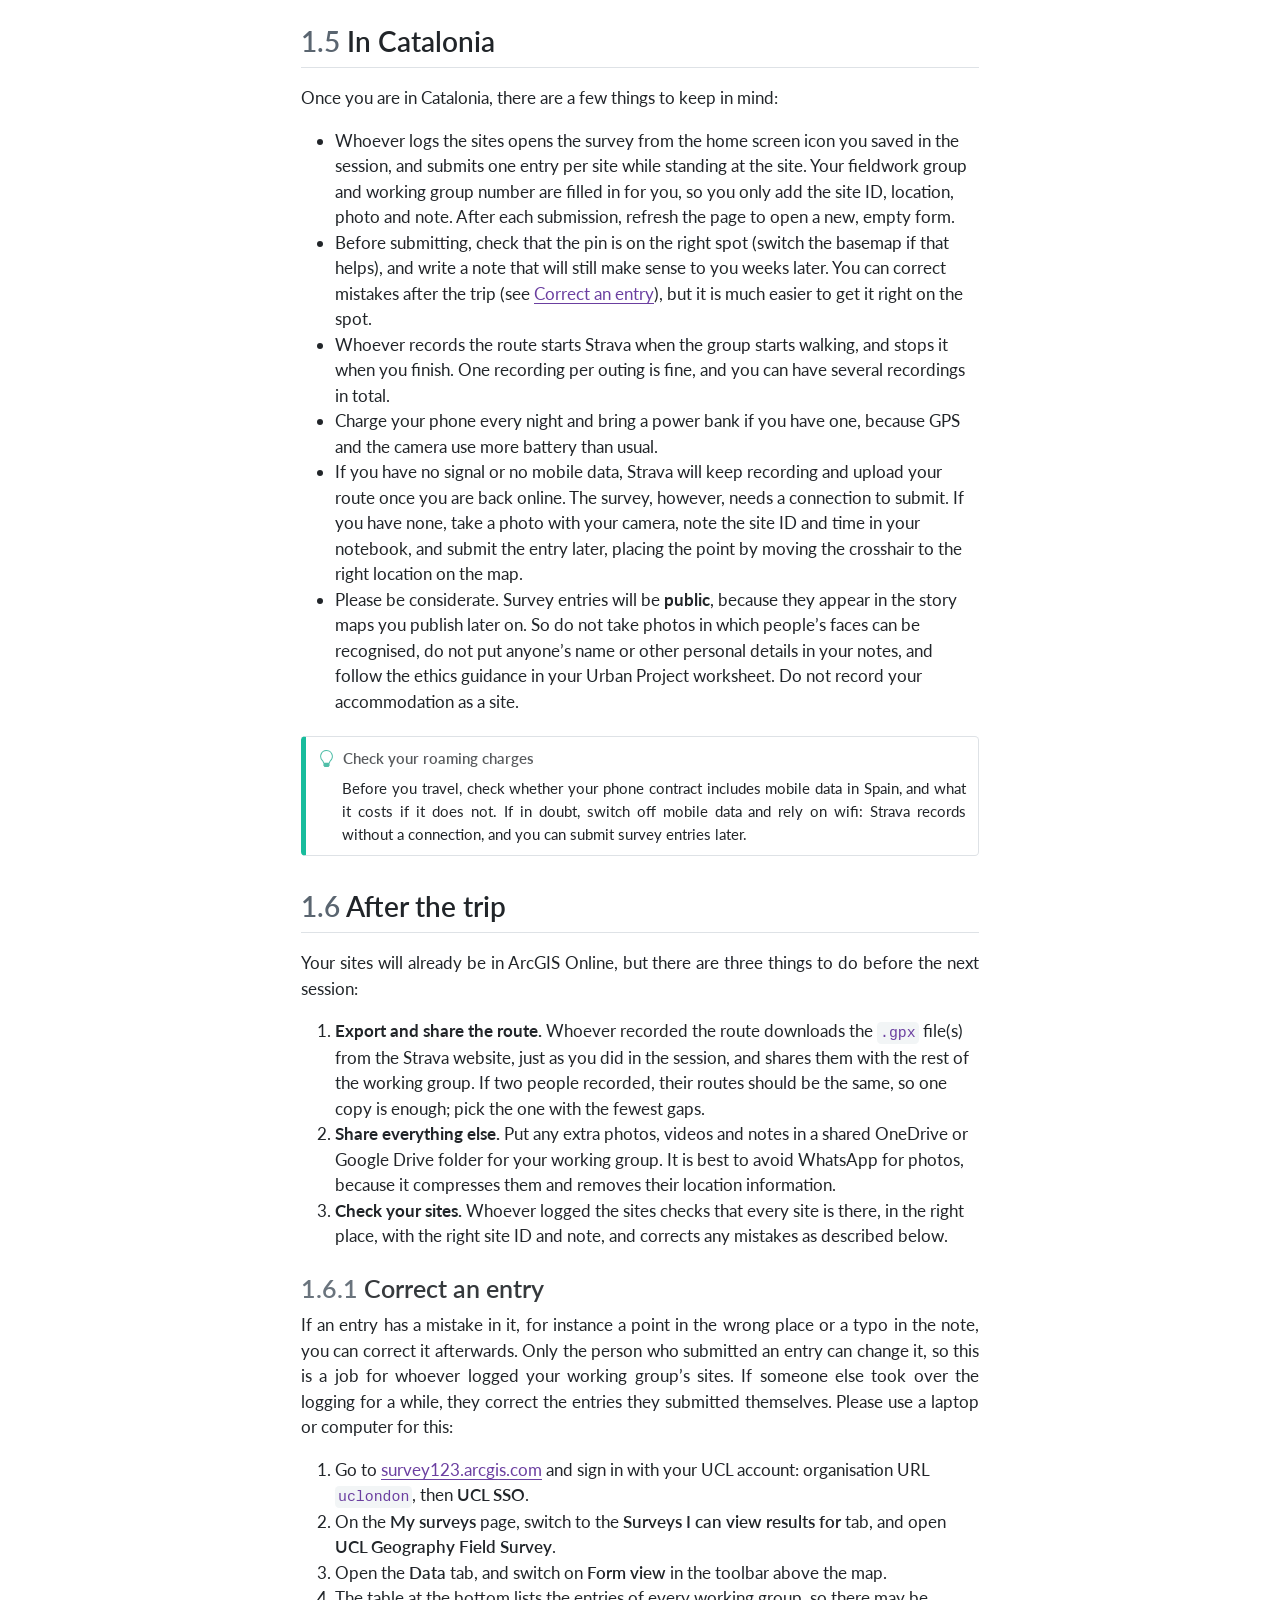
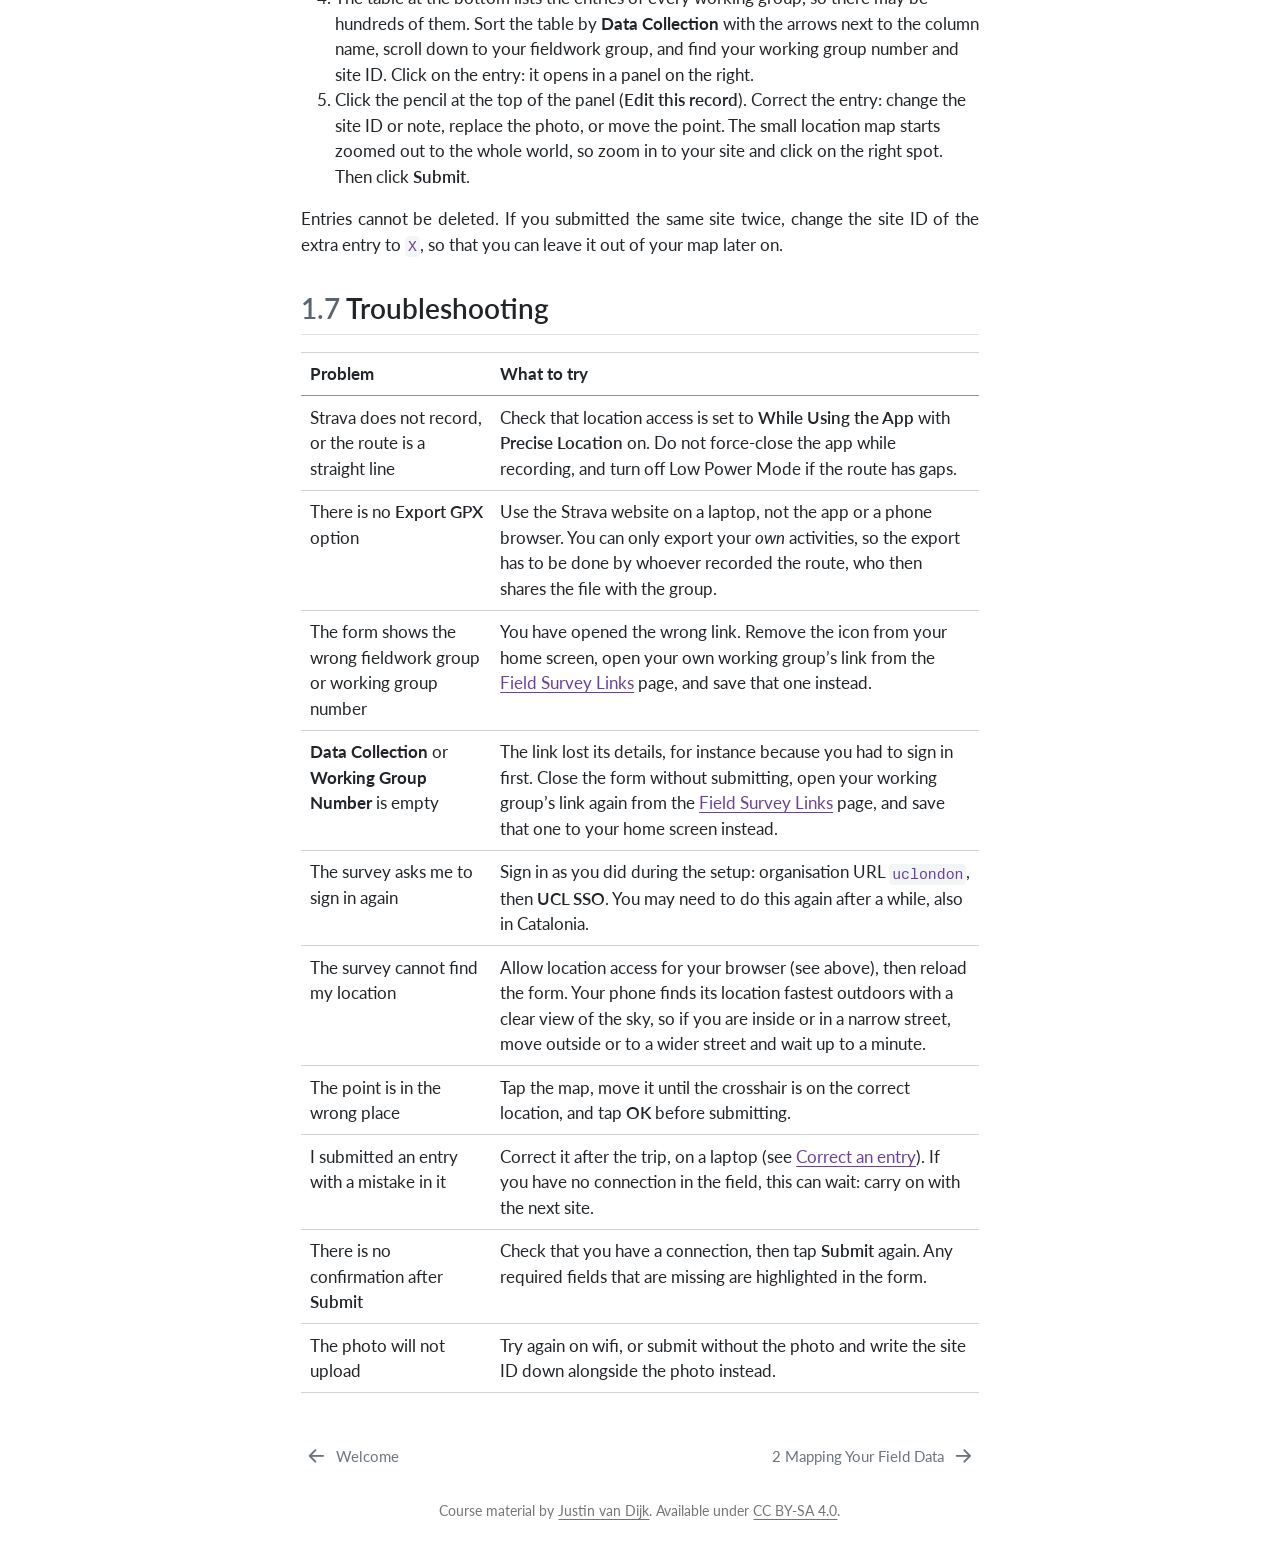
==== commit 3bd67043: "Pages 01-02: test entries without people or names, group number from Moodle, route pop-ups off, back" ====
--- a/docs/01-fieldwork.html
+++ b/docs/01-fieldwork.html
@@ -721,7 +721,7 @@
 <li><strong>Data Collection</strong> and <strong>Working Group Number</strong> are already filled in as <code>Fieldwork - Test</code> and <code>0</code>, and cannot be changed.</li>
 <li>For <strong>Site ID</strong>, enter <code>S00</code>.</li>
 <li>For <strong>Location</strong>, tap <span class="ui">Allow</span> when your browser asks to use your location, and check that the pin on the map is roughly where you are. If it is not, wait a few seconds, or tap the map, move the map until the crosshair is on the right spot, and tap <span class="ui">OK</span>. If the background map makes it hard to find the exact spot, tap the basemap button in the top-right corner of the map and switch to, for instance, <span class="ui">Streets</span> or <span class="ui">Imagery</span>.</li>
-<li>For the <strong>photo</strong> and the <strong>short note</strong>, anything will do.</li>
+<li>For the <strong>photo</strong>, take a picture without people in it, such as your desk or the view from the window. For the <strong>short note</strong>, anything will do, as long as it does not contain anyone’s name. Everyone’s test entries can be seen by others, just like your entries in Catalonia.</li>
 <li>Before you tap <span class="ui">Submit</span>, check the pin on the map and read your note once more. Then tap <span class="ui">Submit</span> and check that you see a confirmation.</li>
 <li>To submit another entry, refresh the page in your browser and the form opens again.</li>
 </ul>
@@ -808,7 +808,7 @@
 </ul>
 <p>Finally, whoever logs the sites, and whoever takes over from them, saves your working group’s survey link to their phone:</p>
 <ol type="1">
-<li>Open the <a href="survey-links.html">Field Survey Links</a> page, find your fieldwork group and working group number, and tap your working group’s link.</li>
+<li>Open the <a href="survey-links.html">Field Survey Links</a> page, find your fieldwork group and working group number, and tap your working group’s link. Your working group number is listed in the Catalonia field trip information on Moodle.</li>
 <li>Check that the top of the form shows <em>your</em> fieldwork group and working group number.</li>
 <li>Add the survey to your home screen. On an iPhone (Safari or Chrome), use the <span class="ui">Share</span> button → <span class="ui">Add to Home Screen</span>; on Android (Chrome), use the <span class="ui">⋮</span> menu → <span class="ui">Add to Home screen</span>. Give it a name you will recognise, such as <code>Survey WG05</code>.</li>
 <li>Open the survey from the new home screen icon, and show it to a member of the teaching staff before you leave the session, so that we can check together that it shows your fieldwork group and working group number.</li>
@@ -851,7 +851,7 @@
 </ol>
 <section id="correct-an-entry" class="level3" data-number="1.6.1">
 <h3 data-number="1.6.1" class="anchored" data-anchor-id="correct-an-entry"><span class="header-section-number">1.6.1</span> Correct an entry</h3>
-<p>If an entry has a mistake in it, for instance a point in the wrong place or a typo in the note, you can correct it afterwards. Only the person who submitted an entry can change it, so this is a job for whoever logged your working group’s sites. Please use a laptop or computer for this:</p>
+<p>If an entry has a mistake in it, for instance a point in the wrong place or a typo in the note, you can correct it afterwards. Only the person who submitted an entry can change it, so this is a job for whoever logged your working group’s sites. If someone else took over the logging for a while, they correct the entries they submitted themselves. Please use a laptop or computer for this:</p>
 <ol type="1">
 <li>Go to <a href="https://survey123.arcgis.com">survey123.arcgis.com</a> and sign in with your UCL account: organisation URL <code>uclondon</code>, then <span class="ui">UCL SSO</span>.</li>
 <li>On the <span class="ui">My surveys</span> page, switch to the <span class="ui">Surveys I can view results for</span> tab, and open <span class="ui">UCL Geography Field Survey</span>.</li>
